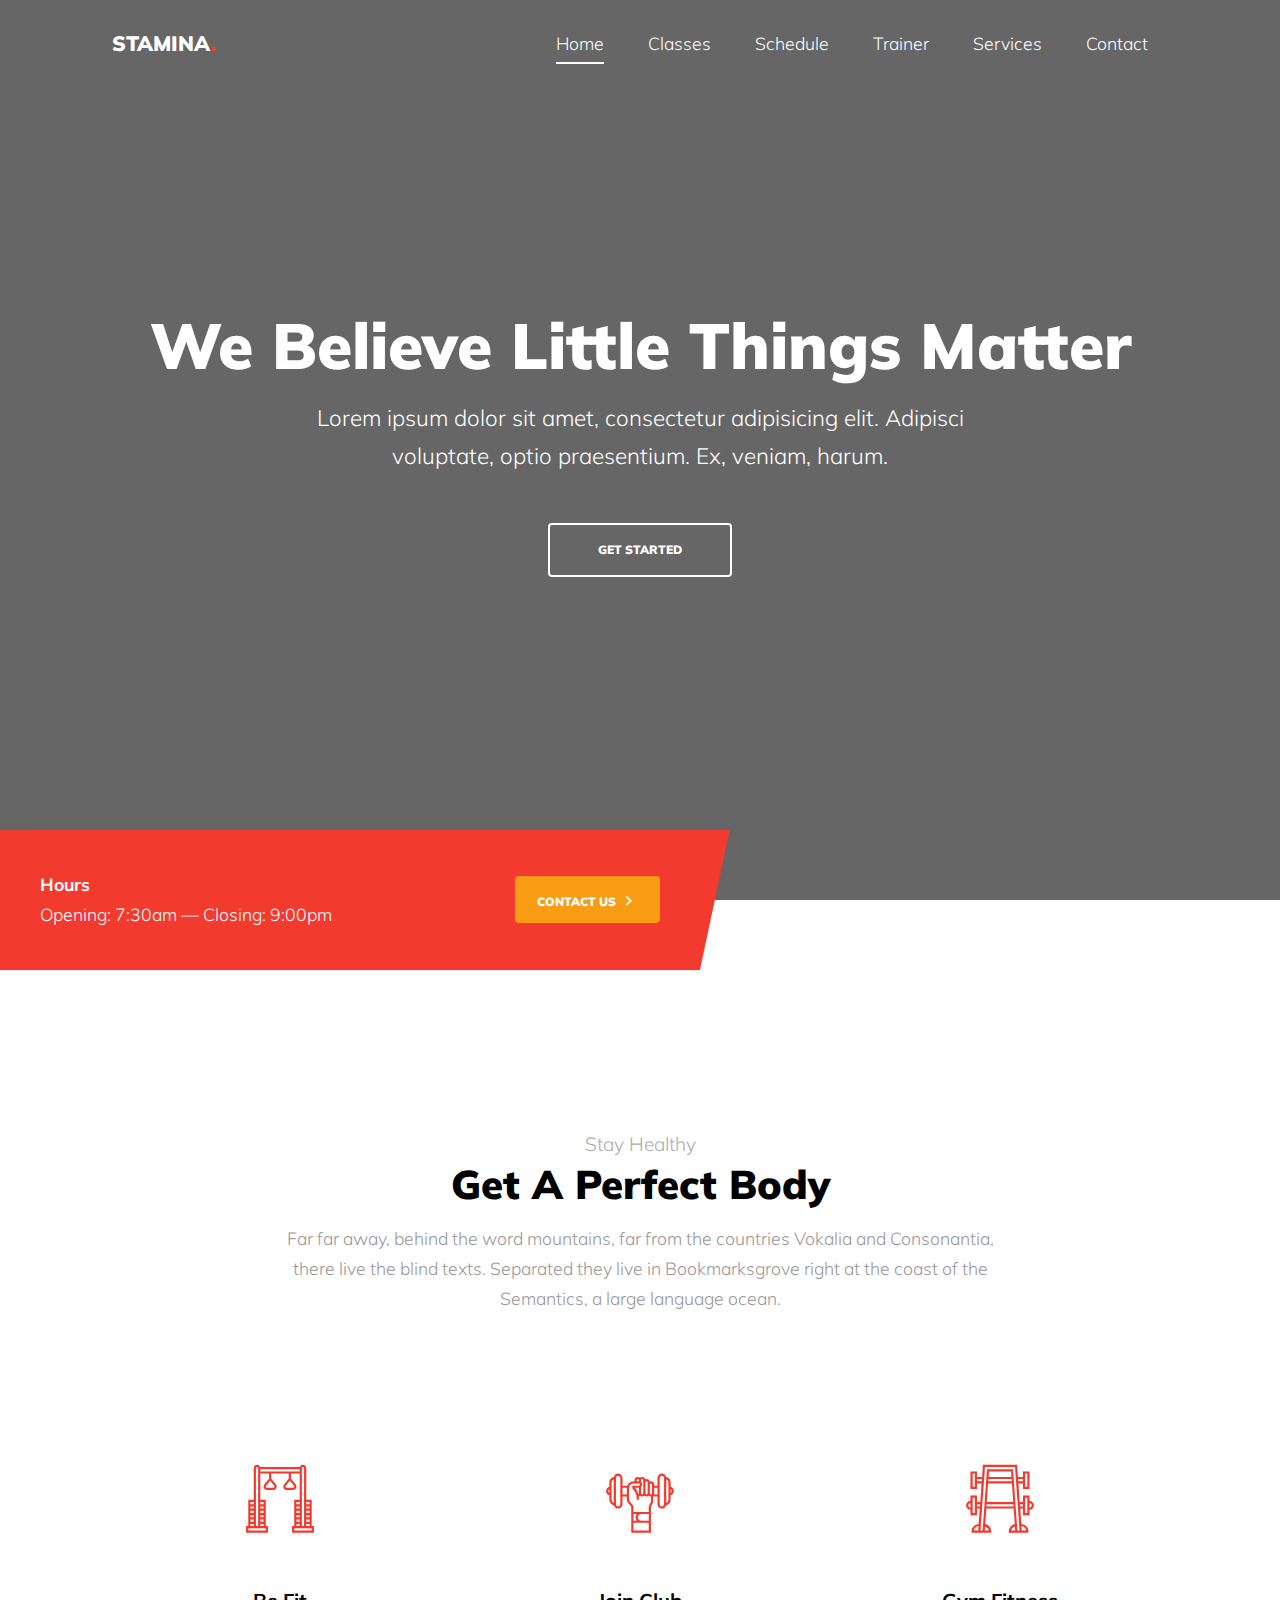
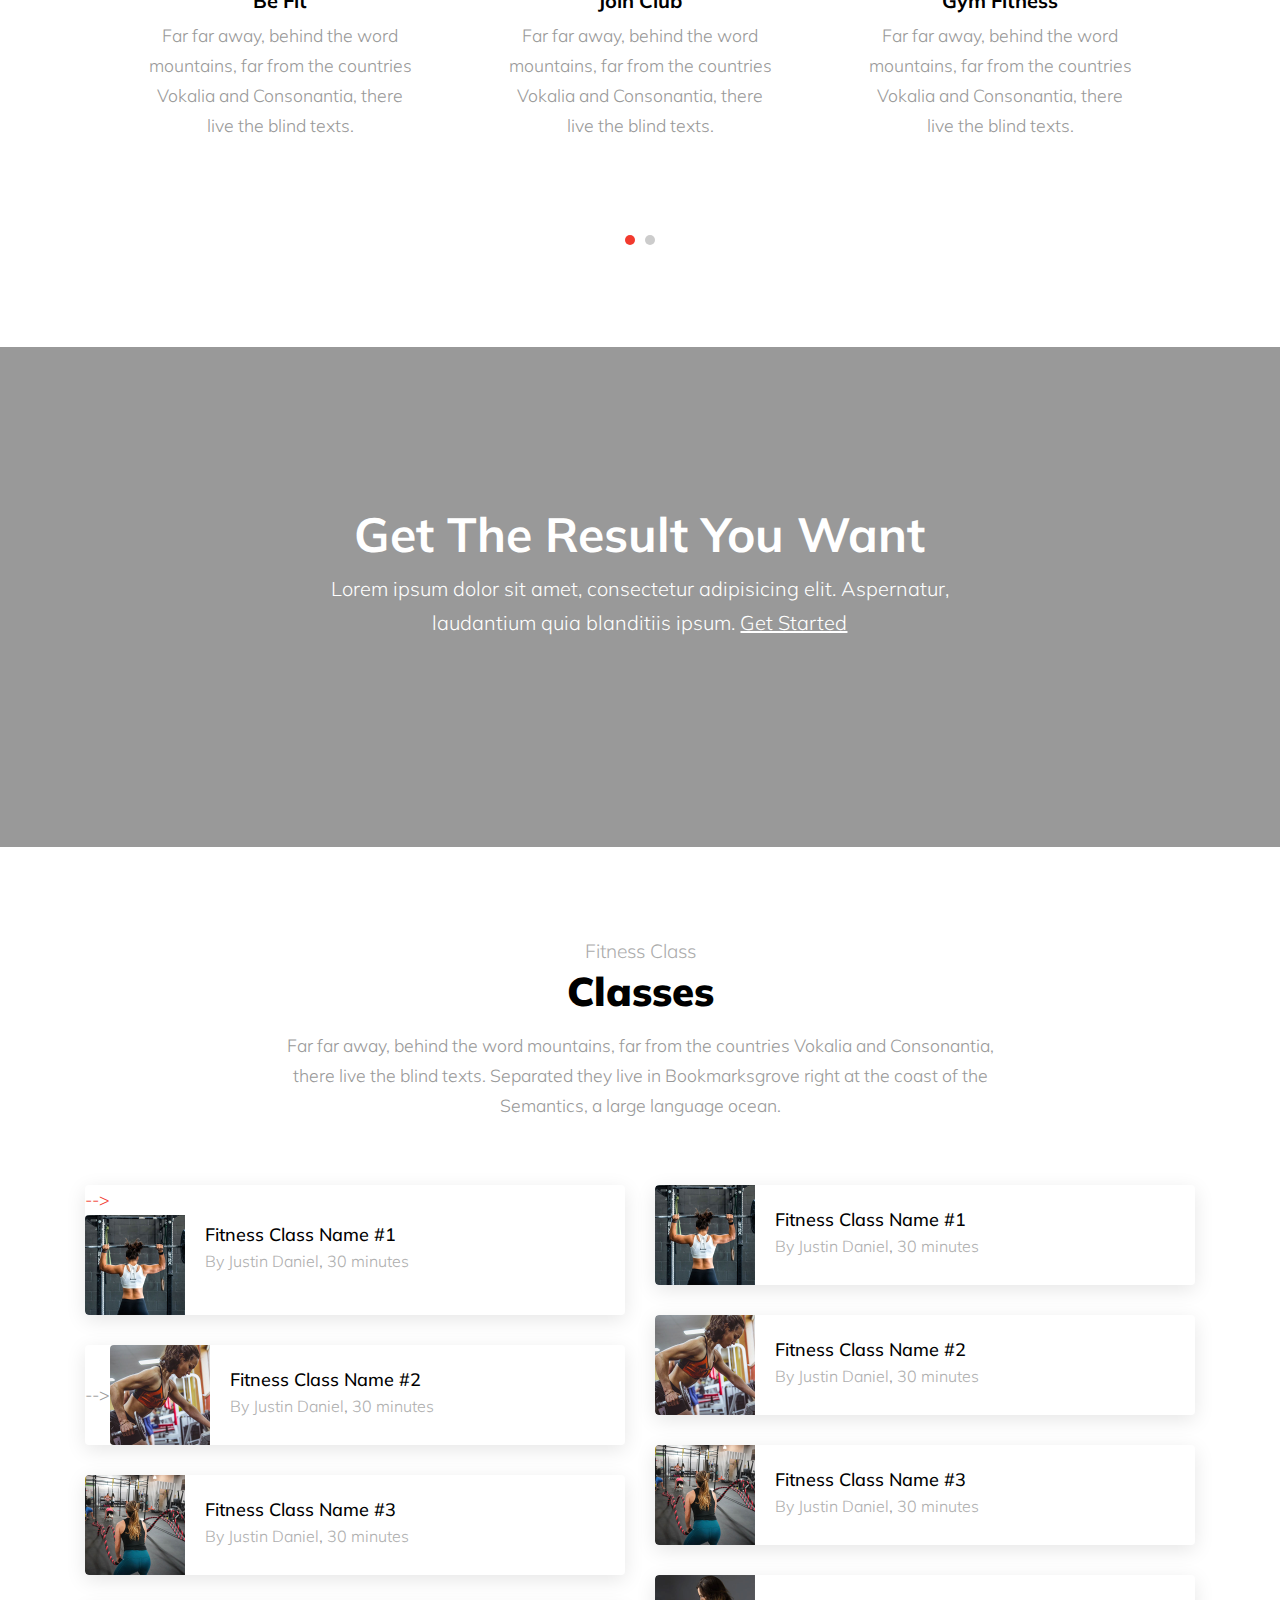
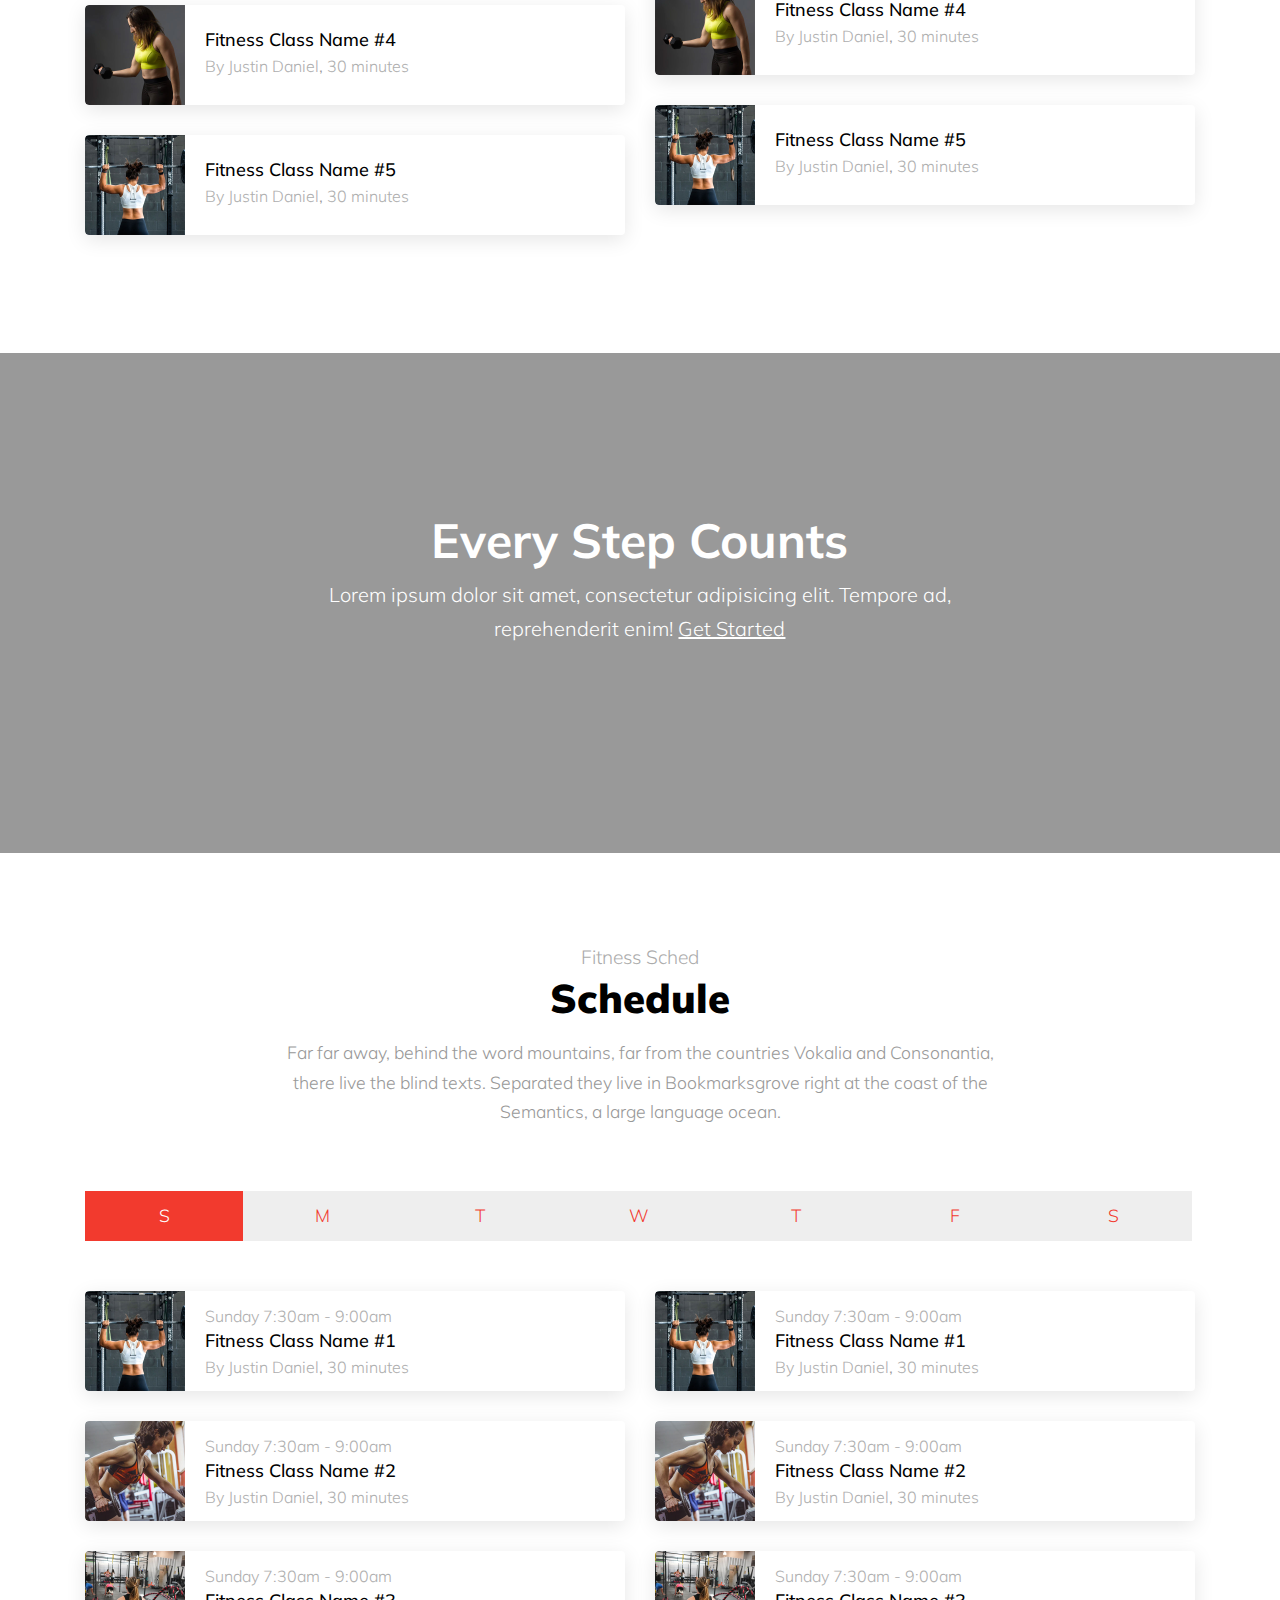
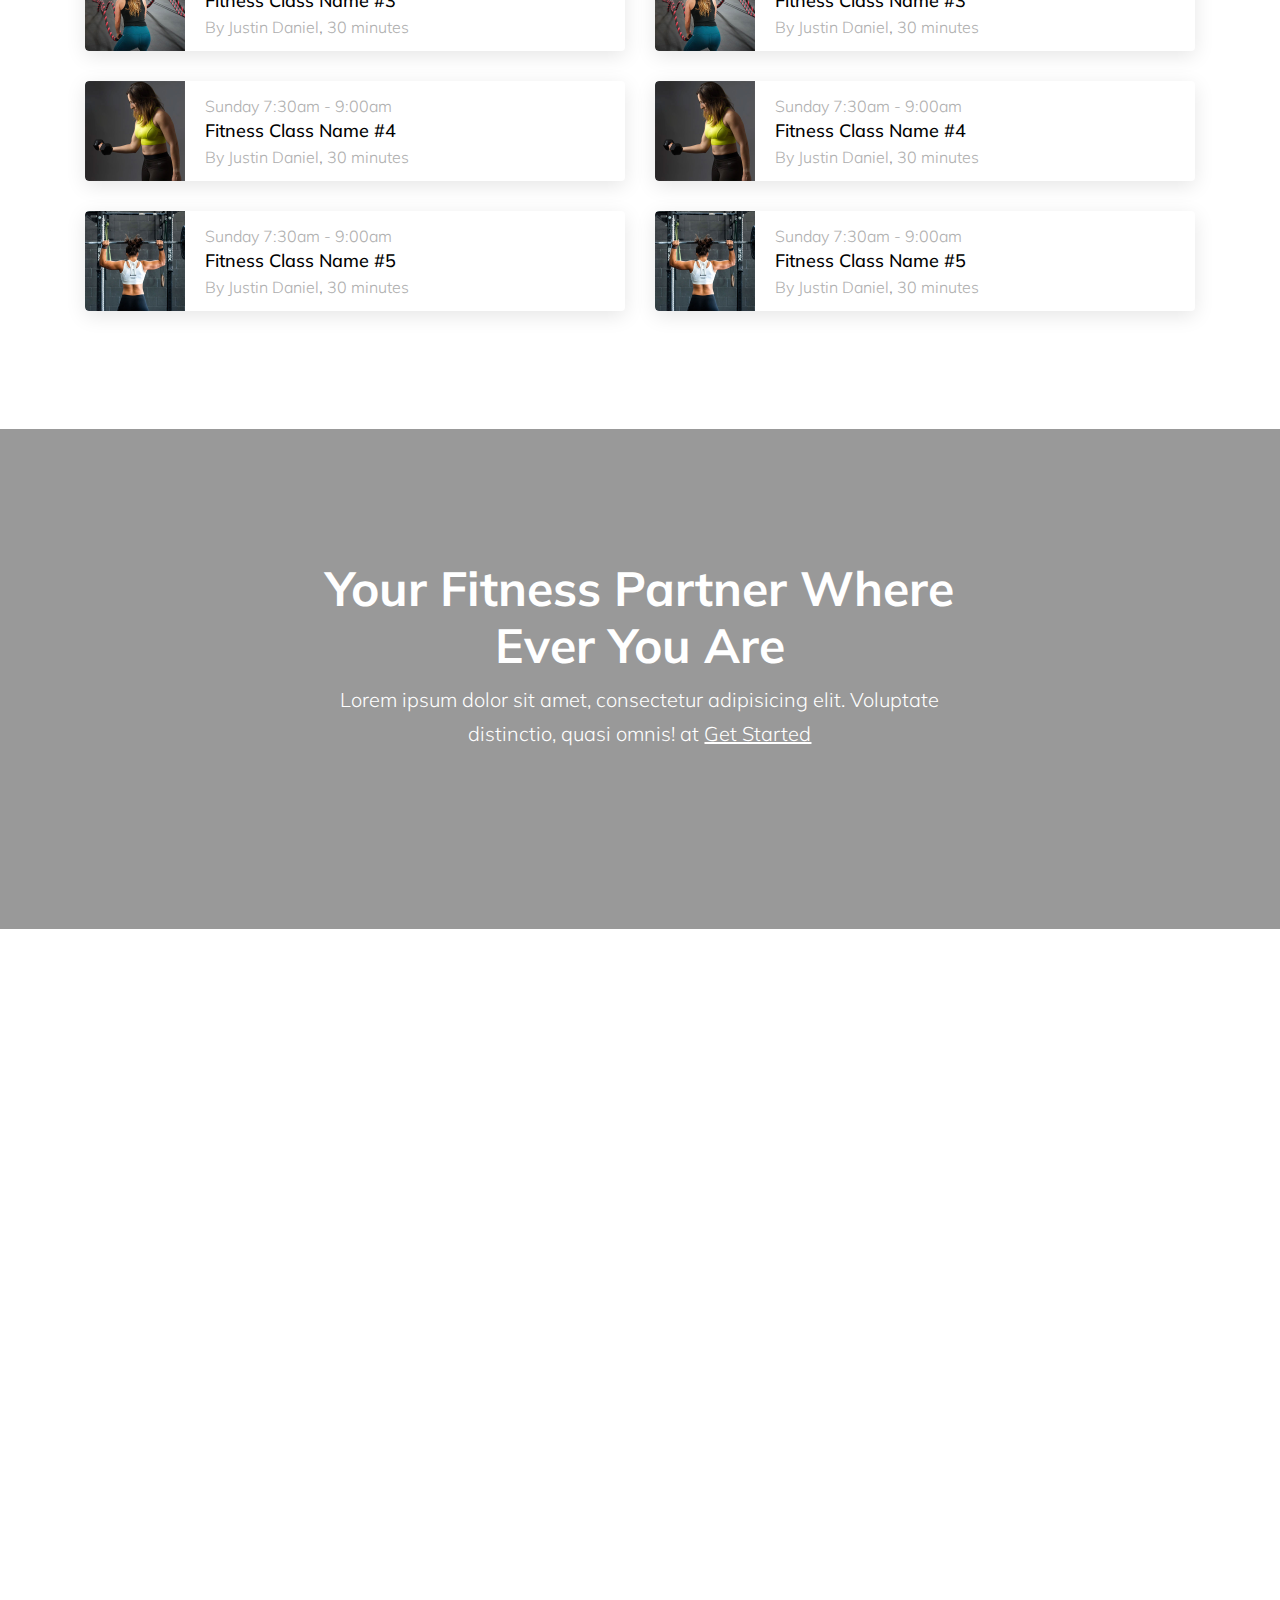
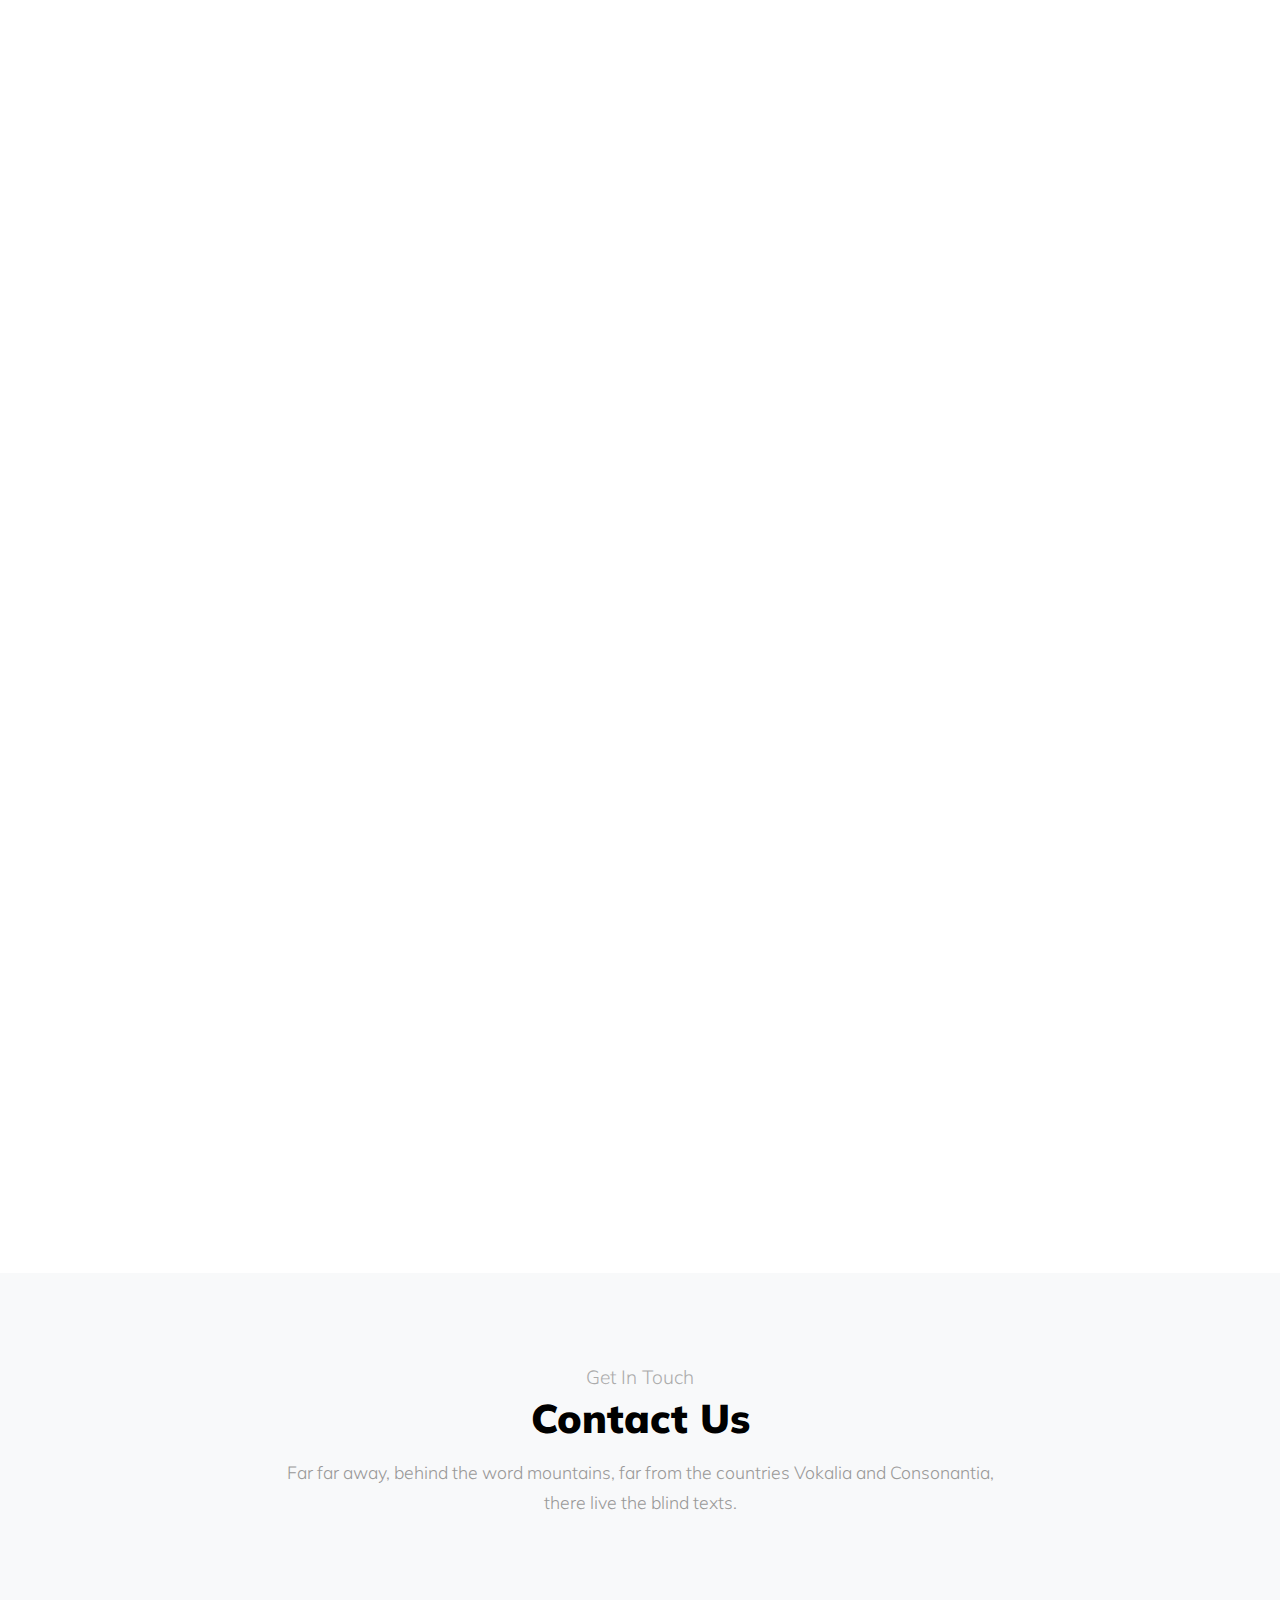
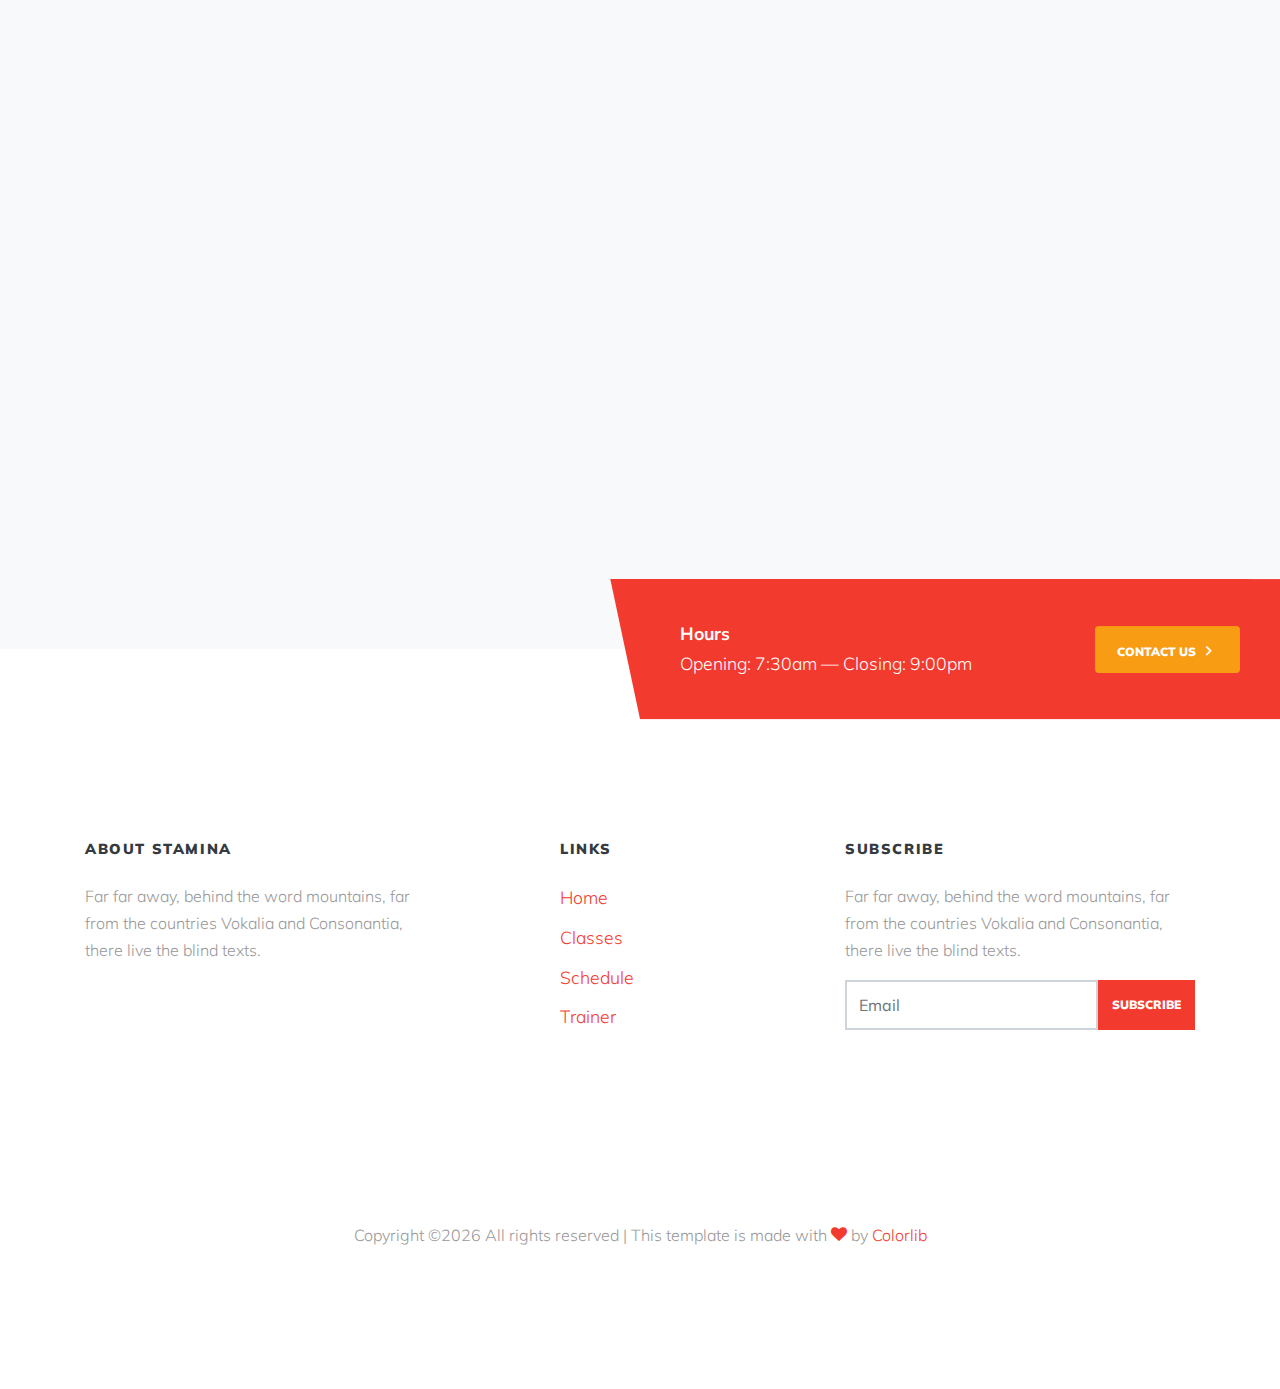
==== site/index.html @ a5b4591b "сайт" ====
<!DOCTYPE html>
<html lang="en">

<head>
  <title>Stamina &mdash; Website Template by Colorlib</title>
  <meta charset="utf-8">
  <meta name="viewport" content="width=device-width, initial-scale=1, shrink-to-fit=no">

  <link href="https://fonts.googleapis.com/css?family=Muli:300,400,700,900" rel="stylesheet">
  <link rel="stylesheet" href="fonts/icomoon/style.css">

  <link rel="stylesheet" href="css/bootstrap.min.css">
  <link rel="stylesheet" href="css/jquery-ui.css">
  <link rel="stylesheet" href="css/owl.carousel.min.css">
  <link rel="stylesheet" href="css/owl.theme.default.min.css">
  <link rel="stylesheet" href="css/owl.theme.default.min.css">

  <link rel="stylesheet" href="css/jquery.fancybox.min.css">

  <link rel="stylesheet" href="css/bootstrap-datepicker.css">

  <link rel="stylesheet" href="fonts/flaticon/font/flaticon.css">

  <link rel="stylesheet" href="css/aos.css">
  <link href="css/jquery.mb.YTPlayer.min.css" media="all" rel="stylesheet" type="text/css">

  <link rel="stylesheet" href="css/style.css">



</head>

<body data-spy="scroll" data-target=".site-navbar-target" data-offset="300">

  <div class="site-wrap">

    <div class="site-mobile-menu site-navbar-target">
      <div class="site-mobile-menu-header">
        <div class="site-mobile-menu-close mt-3">
          <span class="icon-close2 js-menu-toggle"></span>
        </div>
      </div>
      <div class="site-mobile-menu-body"></div>
    </div>


    <header class="site-navbar py-4 js-sticky-header site-navbar-target" role="banner">

      <div class="container-fluid">
        <div class="d-flex align-items-center">
          <div class="site-logo"><a href="index.html">Stamina<span>.</span> </a></div>
          <div class="ml-auto">
            <nav class="site-navigation position-relative text-right" role="navigation">
              <ul class="site-menu main-menu js-clone-nav mr-auto d-none d-lg-block">
                <li><a href="#home-section" class="nav-link">Home</a></li>
                <li><a href="#classes-section" class="nav-link">Classes</a></li>
                <li><a href="#schedule-section" class="nav-link">Schedule</a></li>
                <li><a href="#trainer-section" class="nav-link">Trainer</a></li>
                <li><a href="#services-section" class="nav-link">Services</a></li>
                <li><a href="#contact-section" class="nav-link">Contact</a></li>
              </ul>
            </nav>
            <a href="#" class="d-inline-block d-lg-none site-menu-toggle js-menu-toggle float-right"><span class="icon-menu h3"></span></a>
          </div>

        </div>
      </div>

    </header>

    <a id="bgndVideo" class="player"
      data-property="{videoURL:'https://www.youtube.com/watch?v=w-cRWOjlk8c',showYTLogo:false, showAnnotations: false, showControls: false, cc_load_policy: false, containment:'#home-section',autoPlay:true, mute:true, startAt:255, stopAt: 271, opacity:1}">
    </a>

    <div class="intro-section" id="home-section" style="background-color: #ccc;">
      <div class="container">

        <div class="row align-items-center">
          <div class="col-lg-12 mx-auto text-center" data-aos="fade-up">
            <h1 class="mb-3">We Believe Little Things Matter</h1>
            <p class="lead mx-auto desc mb-5">Lorem ipsum dolor sit amet, consectetur adipisicing elit. Adipisci voluptate, optio praesentium. Ex, veniam, harum.</p>
            <p class="text-center">
              <a href="#" class="btn btn-outline-white py-3 px-5">Get Started</a>
            </p>
          </div>
        </div>

      </div>
    </div>

    <div class="schedule-wrap">



      <div class="d-md-flex align-items-center">
        <div class="hours mr-md-4 mb-4 mb-lg-0">
          <strong class="d-block">Hours</strong>
          Opening: 7:30am &mdash;
          Closing: 9:00pm
        </div>
        <div class="cta ml-auto">
          <a href="#contact-section" class="smoothscroll d-flex d-md-flex align-items-center btn">
            <span class="mx-auto">  <span>Contact us</span> <span class="arrow icon-keyboard_arrow_right"></span></span>
          </a>
        </div>
      </div>
    </div>

    <div class="site-section">
      <div class="container">

        <div class="row justify-content-center text-center mb-5">
          <div class="col-md-8 section-heading">
            <span class="subheading">Stay Healthy</span>
            <h2 class="heading mb-3">Get A Perfect Body</h2>
            <p>Far far away, behind the word mountains, far from the countries Vokalia and Consonantia, there live the blind texts.
            Separated they live in Bookmarksgrove right at the coast of the Semantics, a large language ocean.</p>
          </div>
        </div>

        <!-- Slider -->
        <div class="owl-carousel nonloop-block-14 block-14" data-aos="fade">
          <div class="slide">
            <div class="ftco-feature-1">
              <span class="icon flaticon-fit"></span>
              <div class="ftco-feature-1-text">
                <h2>Be Fit</h2>
                <p>Far far away, behind the word mountains, far from the countries Vokalia and Consonantia, there live the blind texts.</p>
              </div>
            </div>
          </div>

          <div class="slide">
            <div class="ftco-feature-1">
              <span class="icon flaticon-gym-1"></span>
              <div class="ftco-feature-1-text">
                <h2>Join Club</h2>
                <p>Far far away, behind the word mountains, far from the countries Vokalia and Consonantia, there live the blind
                  texts.</p>
              </div>
            </div>
          </div>

          <div class="slide">
            <div class="ftco-feature-1">
              <span class="icon flaticon-gym"></span>
              <div class="ftco-feature-1-text">
                <h2>Gym Fitness</h2>
                <p>Far far away, behind the word mountains, far from the countries Vokalia and Consonantia, there live the blind
                  texts.</p>
              </div>
            </div>
          </div>

          <div class="slide">
            <div class="ftco-feature-1">
              <span class="icon flaticon-vegetables"></span>
              <div class="ftco-feature-1-text">
                <h2>Eat Vegie</h2>
                <p>Far far away, behind the word mountains, far from the countries Vokalia and Consonantia, there live the blind
                  texts.</p>
              </div>
            </div>
          </div>

          <div class="slide">
            <div class="ftco-feature-1">
              <span class="icon flaticon-fruit-juice"></span>
              <div class="ftco-feature-1-text">
                <h2>Fruit Juices</h2>
                <p>Far far away, behind the word mountains, far from the countries Vokalia and Consonantia, there live the blind
                  texts.</p>
              </div>
            </div>
          </div>
          
          <div class="slide">
            <div class="ftco-feature-1">
              <span class="icon flaticon-stationary-bike"></span>
              <div class="ftco-feature-1-text">
                <h2>Body Warmup</h2>
                <p>Far far away, behind the word mountains, far from the countries Vokalia and Consonantia, there live the blind
                  texts.</p>
              </div>
            </div>
          </div>

        </div>

      </div>
    </div>

    <div class="bgimg" style="background-image: url('images/bg_2.jpg');"  data-stellar-background-ratio="0.5">

      <div class="container">
        <div class="row align-items-center justify-content-center text-center">
          <div class="col-md-7">
            <h2 class="">Get The Result You Want</h2>
            <p class="lead mx-auto desc mb-5">Lorem ipsum dolor sit amet, consectetur adipisicing elit. Aspernatur, laudantium quia blanditiis ipsum. <a href="#" target="_blank">Get Started</a></p>
          </div>
        </div>
      </div>

    </div>

    <div class="site-section" id="classes-section">
      <div class="container">
        <div class="row justify-content-center text-center mb-5">
          <div class="col-md-8  section-heading">
            <span class="subheading">Fitness Class</span>
            <h2 class="heading mb-3">Classes</h2>
            <p>Far far away, behind the word mountains, far from the countries Vokalia and Consonantia, there live the blind texts.
            Separated they live in Bookmarksgrove right at the coast of the Semantics, a large language ocean.</p>
          </div>
        </div>
        <div class="row">
          <div class="col-lg-6">
            <div class="class-item d-flex align-items-center">
             <a href="single.html" class="class-item-thumbnail">-->
                <img src="images/img_1.jpg" alt="Image">
              </a>
              <div class="class-item-text">
                
                <h2><a href="single.html">Fitness Class Name #1</a></h2>
                <span>By Justin Daniel</span>,
                <span>30 minutes</span>
              </div>
            </div>
            <div class="class-item d-flex align-items-center">-->
              <a href="single.html" class="class-item-thumbnail">
                <img src="images/img_2.jpg" alt="Image">
              </a>
              <div class="class-item-text">
                
                <h2><a href="single.html">Fitness Class Name #2</a></h2>
                <span>By Justin Daniel</span>,
                <span>30 minutes</span>
              </div>
            </div>

            <div class="class-item d-flex align-items-center">
              <a href="single.html" class="class-item-thumbnail">
                <img src="images/img_3.jpg" alt="Image">
              </a>
              <div class="class-item-text">
                
                <h2><a href="single.html">Fitness Class Name #3</a></h2>
                <span>By Justin Daniel</span>,
                <span>30 minutes</span>
              </div>
            </div>
            
            <div class="class-item d-flex align-items-center">
              <a href="single.html" class="class-item-thumbnail">
                <img src="images/img_4.jpg" alt="Image">
              </a>
              <div class="class-item-text">
                
                <h2><a href="single.html">Fitness Class Name #4</a></h2>
                <span>By Justin Daniel</span>,
                <span>30 minutes</span>
              </div>
            </div>

            <div class="class-item d-flex align-items-center">
              <a href="single.html" class="class-item-thumbnail">
                <img src="images/img_1.jpg" alt="Image">
              </a>
              <div class="class-item-text">
                
                <h2><a href="single.html">Fitness Class Name #5</a></h2>
                <span>By Justin Daniel</span>,
                <span>30 minutes</span>
              </div>
            </div>
            
           
          </div>
          <div class="col-lg-6">
            <div class="class-item d-flex align-items-center">
              <a href="single.html" class="class-item-thumbnail">
                <img src="images/img_1.jpg" alt="Image">
              </a>
              <div class="class-item-text">
                
                <h2><a href="single.html">Fitness Class Name #1</a></h2>
                <span>By Justin Daniel</span>,
                <span>30 minutes</span>
              </div>
            </div>
            
            <div class="class-item d-flex align-items-center">
              <a href="single.html" class="class-item-thumbnail">
                <img src="images/img_2.jpg" alt="Image">
              </a>
              <div class="class-item-text">
                
                <h2><a href="single.html">Fitness Class Name #2</a></h2>
                <span>By Justin Daniel</span>,
                <span>30 minutes</span>
              </div>
            </div>
            
            <div class="class-item d-flex align-items-center">
              <a href="single.html" class="class-item-thumbnail">
                <img src="images/img_3.jpg" alt="Image">
              </a>
              <div class="class-item-text">
                
                <h2><a href="single.html">Fitness Class Name #3</a></h2>
                <span>By Justin Daniel</span>,
                <span>30 minutes</span>
              </div>
            </div>
            
            <div class="class-item d-flex align-items-center">
              <a href="single.html" class="class-item-thumbnail">
                <img src="images/img_4.jpg" alt="Image">
              </a>
              <div class="class-item-text">
                
                <h2><a href="single.html">Fitness Class Name #4</a></h2>
                <span>By Justin Daniel</span>,
                <span>30 minutes</span>
              </div>
            </div>
            
            <div class="class-item d-flex align-items-center">
              <a href="single.html" class="class-item-thumbnail">
                <img src="images/img_1.jpg" alt="Image">
              </a>
              <div class="class-item-text">
                
                <h2><a href="single.html">Fitness Class Name #5</a></h2>
                <span>By Justin Daniel</span>,
                <span>30 minutes</span>
              </div>
            </div>
          </div>
        </div>
      </div>
    </div>

    <div class="bgimg" style="background-image: url('images/bg_3.jpg');"  data-stellar-background-ratio="0.5">
      <div class="container">
        <div class="row align-items-center justify-content-center text-center">
          <div class="col-md-7">
            <h2 class="">Every Step Counts</h2>
            <p class="lead mx-auto desc mb-5">Lorem ipsum dolor sit amet, consectetur adipisicing elit. Tempore ad, reprehenderit enim!
               <a href="#" target="_blank">Get Started</a></p>
          </div>
        </div>
      </div>
    </div>

    <div class="site-section" id="schedule-section">
      <div class="container">
        <div class="row justify-content-center text-center mb-5">
          <div class="col-md-8  section-heading">
            <span class="subheading">Fitness Sched</span>
            <h2 class="heading mb-3">Schedule</h2>
            <p>Far far away, behind the word mountains, far from the countries Vokalia and Consonantia, there live the blind
              texts.
              Separated they live in Bookmarksgrove right at the coast of the Semantics, a large language ocean.</p>
          </div>
        </div>

        
        <div class="row">
          <div class="col-12">
            <ul class="nav days d-flex" role="tablist">
              <li class="nav-item">
                <a class="nav-link active" id="sunday-tab" data-toggle="tab" href="#nav-sunday" role="tab" aria-controls="sunday"
                  aria-selected="true">S</a>
              </li>
              <li class="nav-item">
                <a class="nav-link" id="monday-tab" data-toggle="tab" href="#nav-monday" role="tab" aria-controls="monday"
                  aria-selected="false">M</a>
              </li>
              <li class="nav-item">
                <a class="nav-link" id="tuesday-tab" data-toggle="tab" href="#nav-tuesday" role="tab" aria-controls="tuesday"
                  aria-selected="false">T</a>
              </li>
              <li class="nav-item">
                <a class="nav-link" id="wednesday-tab" data-toggle="tab" href="#nav-wednesday" role="tab" aria-controls="wednesday"
                  aria-selected="false">W</a>
              </li>

              <li class="nav-item">
                <a class="nav-link" id="thursday-tab" data-toggle="tab" href="#nav-thursday" role="tab" aria-controls="thursday"
                  aria-selected="false">T</a>
              </li><li class="nav-item">
                <a class="nav-link" id="friday-tab" data-toggle="tab" href="#nav-friday" role="tab" aria-controls="friday"
                  aria-selected="false">F</a>
              </li>
              <li class="nav-item">
                <a class="nav-link" id="saturday-tab" data-toggle="tab" href="#nav-saturday" role="tab" aria-controls="saturday"
                  aria-selected="false">S</a>
              </li>
            </ul>
          </div>
        </div>

        <div class="tab-content">
          <div class="tab-pane fade show active" id="nav-sunday" role="tabpanel" aria-labelledby="nav-sunday-tab">
            <div class="row">
              <div class="col-lg-6">
                <div class="class-item d-flex align-items-center">
                  <a href="single.html" class="class-item-thumbnail">
                    <img src="images/img_1.jpg" alt="Image">
                  </a>
                  <div class="class-item-text">
                    <span>Sunday 7:30am - 9:00am</span>
                    <h2><a href="single.html">Fitness Class Name #1</a></h2>
                    <span>By Justin Daniel</span>,
                    <span>30 minutes</span>
                  </div>
                </div>
            
                <div class="class-item d-flex align-items-center">
                  <a href="single.html" class="class-item-thumbnail">
                    <img src="images/img_2.jpg" alt="Image">
                  </a>
                  <div class="class-item-text">
                    <span>Sunday 7:30am - 9:00am</span>
                    <h2><a href="single.html">Fitness Class Name #2</a></h2>
                    <span>By Justin Daniel</span>,
                    <span>30 minutes</span>
                  </div>
                </div>
            
                <div class="class-item d-flex align-items-center">
                  <a href="single.html" class="class-item-thumbnail">
                    <img src="images/img_3.jpg" alt="Image">
                  </a>
                  <div class="class-item-text">
                    <span>Sunday 7:30am - 9:00am</span>
                    <h2><a href="single.html">Fitness Class Name #3</a></h2>
                    <span>By Justin Daniel</span>,
                    <span>30 minutes</span>
                  </div>
                </div>
            
                <div class="class-item d-flex align-items-center">
                  <a href="single.html" class="class-item-thumbnail">
                    <img src="images/img_4.jpg" alt="Image">
                  </a>
                  <div class="class-item-text">
                    <span>Sunday 7:30am - 9:00am</span>
                    <h2><a href="single.html">Fitness Class Name #4</a></h2>
                    <span>By Justin Daniel</span>,
                    <span>30 minutes</span>
                  </div>
                </div>
            
                <div class="class-item d-flex align-items-center">
                  <a href="single.html" class="class-item-thumbnail">
                    <img src="images/img_1.jpg" alt="Image">
                  </a>
                  <div class="class-item-text">
                    <span>Sunday 7:30am - 9:00am</span>
                    <h2><a href="single.html">Fitness Class Name #5</a></h2>
                    <span>By Justin Daniel</span>,
                    <span>30 minutes</span>
                  </div>
                </div>
            
            
              </div>
              <div class="col-lg-6">
                <div class="class-item d-flex align-items-center">
                  <a href="single.html" class="class-item-thumbnail">
                    <img src="images/img_1.jpg" alt="Image">
                  </a>
                  <div class="class-item-text">
                    <span>Sunday 7:30am - 9:00am</span>
                    <h2><a href="single.html">Fitness Class Name #1</a></h2>
                    <span>By Justin Daniel</span>,
                    <span>30 minutes</span>
                  </div>
                </div>
            
                <div class="class-item d-flex align-items-center">
                  <a href="single.html" class="class-item-thumbnail">
                    <img src="images/img_2.jpg" alt="Image">
                  </a>
                  <div class="class-item-text">
                    <span>Sunday 7:30am - 9:00am</span>
                    <h2><a href="single.html">Fitness Class Name #2</a></h2>
                    <span>By Justin Daniel</span>,
                    <span>30 minutes</span>
                  </div>
                </div>
            
                <div class="class-item d-flex align-items-center">
                  <a href="single.html" class="class-item-thumbnail">
                    <img src="images/img_3.jpg" alt="Image">
                  </a>
                  <div class="class-item-text">
                    <span>Sunday 7:30am - 9:00am</span>
                    <h2><a href="single.html">Fitness Class Name #3</a></h2>
                    <span>By Justin Daniel</span>,
                    <span>30 minutes</span>
                  </div>
                </div>
            
                <div class="class-item d-flex align-items-center">
                  <a href="single.html" class="class-item-thumbnail">
                    <img src="images/img_4.jpg" alt="Image">
                  </a>
                  <div class="class-item-text">
                    <span>Sunday 7:30am - 9:00am</span>
                    <h2><a href="single.html">Fitness Class Name #4</a></h2>
                    <span>By Justin Daniel</span>,
                    <span>30 minutes</span>
                  </div>
                </div>
            
                <div class="class-item d-flex align-items-center">
                  <a href="single.html" class="class-item-thumbnail">
                    <img src="images/img_1.jpg" alt="Image">
                  </a>
                  <div class="class-item-text">
                    <span>Sunday 7:30am - 9:00am</span>
                    <h2><a href="single.html">Fitness Class Name #5</a></h2>
                    <span>By Justin Daniel</span>,
                    <span>30 minutes</span>
                  </div>
                </div>
              </div>
            </div>
          </div>
          <div class="tab-pane fade" id="nav-monday" role="tabpanel" aria-labelledby="nav-monday-tab">
            <div class="row">
              <div class="col-lg-6">
                <div class="class-item d-flex align-items-center">
                  <a href="single.html" class="class-item-thumbnail">
                    <img src="images/img_4.jpg" alt="Image">
                  </a>
                  <div class="class-item-text">
                    <span>Monday 7:30am - 9:00am</span>
                    <h2><a href="single.html">Fitness Class Name #4</a></h2>
                    <span>By Justin Daniel</span>,
                    <span>30 minutes</span>
                  </div>
                </div>
                <div class="class-item d-flex align-items-center">
                  <a href="single.html" class="class-item-thumbnail">
                    <img src="images/img_1.jpg" alt="Image">
                  </a>
                  <div class="class-item-text">
                    <span>Monday 7:30am - 9:00am</span>
                    <h2><a href="single.html">Fitness Class Name #1</a></h2>
                    <span>By Justin Daniel</span>,
                    <span>30 minutes</span>
                  </div>
                </div>
          
                <div class="class-item d-flex align-items-center">
                  <a href="single.html" class="class-item-thumbnail">
                    <img src="images/img_2.jpg" alt="Image">
                  </a>
                  <div class="class-item-text">
                    <span>Monday 7:30am - 9:00am</span>
                    <h2><a href="single.html">Fitness Class Name #2</a></h2>
                    <span>By Justin Daniel</span>,
                    <span>30 minutes</span>
                  </div>
                </div>
          
                <div class="class-item d-flex align-items-center">
                  <a href="single.html" class="class-item-thumbnail">
                    <img src="images/img_3.jpg" alt="Image">
                  </a>
                  <div class="class-item-text">
                    <span>Monday 7:30am - 9:00am</span>
                    <h2><a href="single.html">Fitness Class Name #3</a></h2>
                    <span>By Justin Daniel</span>,
                    <span>30 minutes</span>
                  </div>
                </div>
          
                
          
                <div class="class-item d-flex align-items-center">
                  <a href="single.html" class="class-item-thumbnail">
                    <img src="images/img_1.jpg" alt="Image">
                  </a>
                  <div class="class-item-text">
                    <span>Monday 7:30am - 9:00am</span>
                    <h2><a href="single.html">Fitness Class Name #5</a></h2>
                    <span>By Justin Daniel</span>,
                    <span>30 minutes</span>
                  </div>
                </div>
          
          
              </div>
              <div class="col-lg-6">
                <div class="class-item d-flex align-items-center">
                  <a href="single.html" class="class-item-thumbnail">
                    <img src="images/img_1.jpg" alt="Image">
                  </a>
                  <div class="class-item-text">
                    <span>Monday 7:30am - 9:00am</span>
                    <h2><a href="single.html">Fitness Class Name #1</a></h2>
                    <span>By Justin Daniel</span>,
                    <span>30 minutes</span>
                  </div>
                </div>
          
                <div class="class-item d-flex align-items-center">
                  <a href="single.html" class="class-item-thumbnail">
                    <img src="images/img_2.jpg" alt="Image">
                  </a>
                  <div class="class-item-text">
                    <span>Monday 7:30am - 9:00am</span>
                    <h2><a href="single.html">Fitness Class Name #2</a></h2>
                    <span>By Justin Daniel</span>,
                    <span>30 minutes</span>
                  </div>
                </div>
          
                <div class="class-item d-flex align-items-center">
                  <a href="single.html" class="class-item-thumbnail">
                    <img src="images/img_3.jpg" alt="Image">
                  </a>
                  <div class="class-item-text">
                    <span>Monday 7:30am - 9:00am</span>
                    <h2><a href="single.html">Fitness Class Name #3</a></h2>
                    <span>By Justin Daniel</span>,
                    <span>30 minutes</span>
                  </div>
                </div>
          
                <div class="class-item d-flex align-items-center">
                  <a href="single.html" class="class-item-thumbnail">
                    <img src="images/img_4.jpg" alt="Image">
                  </a>
                  <div class="class-item-text">
                    <span>Monday 7:30am - 9:00am</span>
                    <h2><a href="single.html">Fitness Class Name #4</a></h2>
                    <span>By Justin Daniel</span>,
                    <span>30 minutes</span>
                  </div>
                </div>
          
                <div class="class-item d-flex align-items-center">
                  <a href="single.html" class="class-item-thumbnail">
                    <img src="images/img_1.jpg" alt="Image">
                  </a>
                  <div class="class-item-text">
                    <span>Monday 7:30am - 9:00am</span>
                    <h2><a href="single.html">Fitness Class Name #5</a></h2>
                    <span>By Justin Daniel</span>,
                    <span>30 minutes</span>
                  </div>
                </div>
              </div>
            </div>
          </div>
          <div class="tab-pane fade" id="nav-tuesday" role="tabpanel" aria-labelledby="nav-tuesday-tab">
            <div class="row">
              <div class="col-lg-6">
                <div class="class-item d-flex align-items-center">
                  <a href="single.html" class="class-item-thumbnail">
                    <img src="images/img_2.jpg" alt="Image">
                  </a>
                  <div class="class-item-text">
                    <span>Tuesday 7:30am - 9:00am</span>
                    <h2><a href="single.html">Fitness Class Name #2</a></h2>
                    <span>By Justin Daniel</span>,
                    <span>30 minutes</span>
                  </div>
                </div>
                <div class="class-item d-flex align-items-center">
                  <a href="single.html" class="class-item-thumbnail">
                    <img src="images/img_1.jpg" alt="Image">
                  </a>
                  <div class="class-item-text">
                    <span>Tuesday 7:30am - 9:00am</span>
                    <h2><a href="single.html">Fitness Class Name #1</a></h2>
                    <span>By Justin Daniel</span>,
                    <span>30 minutes</span>
                  </div>
                </div>
          
                
          
                <div class="class-item d-flex align-items-center">
                  <a href="single.html" class="class-item-thumbnail">
                    <img src="images/img_3.jpg" alt="Image">
                  </a>
                  <div class="class-item-text">
                    <span>Tuesday 7:30am - 9:00am</span>
                    <h2><a href="single.html">Fitness Class Name #3</a></h2>
                    <span>By Justin Daniel</span>,
                    <span>30 minutes</span>
                  </div>
                </div>
          
                <div class="class-item d-flex align-items-center">
                  <a href="single.html" class="class-item-thumbnail">
                    <img src="images/img_4.jpg" alt="Image">
                  </a>
                  <div class="class-item-text">
                    <span>Tuesday 7:30am - 9:00am</span>
                    <h2><a href="single.html">Fitness Class Name #4</a></h2>
                    <span>By Justin Daniel</span>,
                    <span>30 minutes</span>
                  </div>
                </div>
          
                <div class="class-item d-flex align-items-center">
                  <a href="single.html" class="class-item-thumbnail">
                    <img src="images/img_1.jpg" alt="Image">
                  </a>
                  <div class="class-item-text">
                    <span>Tuesday 7:30am - 9:00am</span>
                    <h2><a href="single.html">Fitness Class Name #5</a></h2>
                    <span>By Justin Daniel</span>,
                    <span>30 minutes</span>
                  </div>
                </div>
          
          
              </div>
              <div class="col-lg-6">
                <div class="class-item d-flex align-items-center">
                  <a href="single.html" class="class-item-thumbnail">
                    <img src="images/img_3.jpg" alt="Image">
                  </a>
                  <div class="class-item-text">
                    <span>Tuesday 7:30am - 9:00am</span>
                    <h2><a href="single.html">Fitness Class Name #3</a></h2>
                    <span>By Justin Daniel</span>,
                    <span>30 minutes</span>
                  </div>
                </div>
                <div class="class-item d-flex align-items-center">
                  <a href="single.html" class="class-item-thumbnail">
                    <img src="images/img_1.jpg" alt="Image">
                  </a>
                  <div class="class-item-text">
                    <span>Tuesday 7:30am - 9:00am</span>
                    <h2><a href="single.html">Fitness Class Name #1</a></h2>
                    <span>By Justin Daniel</span>,
                    <span>30 minutes</span>
                  </div>
                </div>
          
                <div class="class-item d-flex align-items-center">
                  <a href="single.html" class="class-item-thumbnail">
                    <img src="images/img_2.jpg" alt="Image">
                  </a>
                  <div class="class-item-text">
                    <span>Tuesday 7:30am - 9:00am</span>
                    <h2><a href="single.html">Fitness Class Name #2</a></h2>
                    <span>By Justin Daniel</span>,
                    <span>30 minutes</span>
                  </div>
                </div>
          
                
          
                <div class="class-item d-flex align-items-center">
                  <a href="single.html" class="class-item-thumbnail">
                    <img src="images/img_4.jpg" alt="Image">
                  </a>
                  <div class="class-item-text">
                    <span>Tuesday 7:30am - 9:00am</span>
                    <h2><a href="single.html">Fitness Class Name #4</a></h2>
                    <span>By Justin Daniel</span>,
                    <span>30 minutes</span>
                  </div>
                </div>
          
                <div class="class-item d-flex align-items-center">
                  <a href="single.html" class="class-item-thumbnail">
                    <img src="images/img_1.jpg" alt="Image">
                  </a>
                  <div class="class-item-text">
                    <span>Tuesday 7:30am - 9:00am</span>
                    <h2><a href="single.html">Fitness Class Name #5</a></h2>
                    <span>By Justin Daniel</span>,
                    <span>30 minutes</span>
                  </div>
                </div>
              </div>
            </div>
          </div>
          <div class="tab-pane fade" id="nav-wednesday" role="tabpanel" aria-labelledby="nav-wednesday-tab">
            <div class="row">
              <div class="col-lg-6">
                <div class="class-item d-flex align-items-center">
                  <a href="single.html" class="class-item-thumbnail">
                    <img src="images/img_2.jpg" alt="Image">
                  </a>
                  <div class="class-item-text">
                    <span>Wednesday 7:30am - 9:00am</span>
                    <h2><a href="single.html">Fitness Class Name #2</a></h2>
                    <span>By Justin Daniel</span>,
                    <span>30 minutes</span>
                  </div>
                </div>
                <div class="class-item d-flex align-items-center">
                  <a href="single.html" class="class-item-thumbnail">
                    <img src="images/img_1.jpg" alt="Image">
                  </a>
                  <div class="class-item-text">
                    <span>Wednesday 7:30am - 9:00am</span>
                    <h2><a href="single.html">Fitness Class Name #1</a></h2>
                    <span>By Justin Daniel</span>,
                    <span>30 minutes</span>
                  </div>
                </div>
          
          
          
                <div class="class-item d-flex align-items-center">
                  <a href="single.html" class="class-item-thumbnail">
                    <img src="images/img_3.jpg" alt="Image">
                  </a>
                  <div class="class-item-text">
                    <span>Wednesday 7:30am - 9:00am</span>
                    <h2><a href="single.html">Fitness Class Name #3</a></h2>
                    <span>By Justin Daniel</span>,
                    <span>30 minutes</span>
                  </div>
                </div>
          
                <div class="class-item d-flex align-items-center">
                  <a href="single.html" class="class-item-thumbnail">
                    <img src="images/img_4.jpg" alt="Image">
                  </a>
                  <div class="class-item-text">
                    <span>Wednesday 7:30am - 9:00am</span>
                    <h2><a href="single.html">Fitness Class Name #4</a></h2>
                    <span>By Justin Daniel</span>,
                    <span>30 minutes</span>
                  </div>
                </div>
          
                <div class="class-item d-flex align-items-center">
                  <a href="single.html" class="class-item-thumbnail">
                    <img src="images/img_1.jpg" alt="Image">
                  </a>
                  <div class="class-item-text">
                    <span>Wednesday 7:30am - 9:00am</span>
                    <h2><a href="single.html">Fitness Class Name #5</a></h2>
                    <span>By Justin Daniel</span>,
                    <span>30 minutes</span>
                  </div>
                </div>
          
          
              </div>
              <div class="col-lg-6">
                <div class="class-item d-flex align-items-center">
                  <a href="single.html" class="class-item-thumbnail">
                    <img src="images/img_3.jpg" alt="Image">
                  </a>
                  <div class="class-item-text">
                    <span>Wednesday 7:30am - 9:00am</span>
                    <h2><a href="single.html">Fitness Class Name #3</a></h2>
                    <span>By Justin Daniel</span>,
                    <span>30 minutes</span>
                  </div>
                </div>
                <div class="class-item d-flex align-items-center">
                  <a href="single.html" class="class-item-thumbnail">
                    <img src="images/img_1.jpg" alt="Image">
                  </a>
                  <div class="class-item-text">
                    <span>Wednesday 7:30am - 9:00am</span>
                    <h2><a href="single.html">Fitness Class Name #1</a></h2>
                    <span>By Justin Daniel</span>,
                    <span>30 minutes</span>
                  </div>
                </div>
          
                <div class="class-item d-flex align-items-center">
                  <a href="single.html" class="class-item-thumbnail">
                    <img src="images/img_2.jpg" alt="Image">
                  </a>
                  <div class="class-item-text">
                    <span>Wednesday 7:30am - 9:00am</span>
                    <h2><a href="single.html">Fitness Class Name #2</a></h2>
                    <span>By Justin Daniel</span>,
                    <span>30 minutes</span>
                  </div>
                </div>
          
          
          
                <div class="class-item d-flex align-items-center">
                  <a href="single.html" class="class-item-thumbnail">
                    <img src="images/img_4.jpg" alt="Image">
                  </a>
                  <div class="class-item-text">
                    <span>Wednesday 7:30am - 9:00am</span>
                    <h2><a href="single.html">Fitness Class Name #4</a></h2>
                    <span>By Justin Daniel</span>,
                    <span>30 minutes</span>
                  </div>
                </div>
          
                <div class="class-item d-flex align-items-center">
                  <a href="single.html" class="class-item-thumbnail">
                    <img src="images/img_1.jpg" alt="Image">
                  </a>
                  <div class="class-item-text">
                    <span>Wednesday 7:30am - 9:00am</span>
                    <h2><a href="single.html">Fitness Class Name #5</a></h2>
                    <span>By Justin Daniel</span>,
                    <span>30 minutes</span>
                  </div>
                </div>
              </div>
            </div>
          </div>

          <div class="tab-pane fade" id="nav-thursday" role="tabpanel" aria-labelledby="nav-thursday-tab">
            <div class="row">
              <div class="col-lg-6">
                <div class="class-item d-flex align-items-center">
                  <a href="single.html" class="class-item-thumbnail">
                    <img src="images/img_4.jpg" alt="Image">
                  </a>
                  <div class="class-item-text">
                    <span>Thursday 7:30am - 9:00am</span>
                    <h2><a href="single.html">Fitness Class Name #4</a></h2>
                    <span>By Justin Daniel</span>,
                    <span>30 minutes</span>
                  </div>
                </div>
                <div class="class-item d-flex align-items-center">
                  <a href="single.html" class="class-item-thumbnail">
                    <img src="images/img_1.jpg" alt="Image">
                  </a>
                  <div class="class-item-text">
                    <span>Thursday 7:30am - 9:00am</span>
                    <h2><a href="single.html">Fitness Class Name #1</a></h2>
                    <span>By Justin Daniel</span>,
                    <span>30 minutes</span>
                  </div>
                </div>
          
                <div class="class-item d-flex align-items-center">
                  <a href="single.html" class="class-item-thumbnail">
                    <img src="images/img_2.jpg" alt="Image">
                  </a>
                  <div class="class-item-text">
                    <span>Thursday 7:30am - 9:00am</span>
                    <h2><a href="single.html">Fitness Class Name #2</a></h2>
                    <span>By Justin Daniel</span>,
                    <span>30 minutes</span>
                  </div>
                </div>
          
                <div class="class-item d-flex align-items-center">
                  <a href="single.html" class="class-item-thumbnail">
                    <img src="images/img_3.jpg" alt="Image">
                  </a>
                  <div class="class-item-text">
                    <span>Thursday 7:30am - 9:00am</span>
                    <h2><a href="single.html">Fitness Class Name #3</a></h2>
                    <span>By Justin Daniel</span>,
                    <span>30 minutes</span>
                  </div>
                </div>
          
          
          
                <div class="class-item d-flex align-items-center">
                  <a href="single.html" class="class-item-thumbnail">
                    <img src="images/img_1.jpg" alt="Image">
                  </a>
                  <div class="class-item-text">
                    <span>Thursday 7:30am - 9:00am</span>
                    <h2><a href="single.html">Fitness Class Name #5</a></h2>
                    <span>By Justin Daniel</span>,
                    <span>30 minutes</span>
                  </div>
                </div>
          
          
              </div>
              <div class="col-lg-6">
                <div class="class-item d-flex align-items-center">
                  <a href="single.html" class="class-item-thumbnail">
                    <img src="images/img_1.jpg" alt="Image">
                  </a>
                  <div class="class-item-text">
                    <span>Thursday 7:30am - 9:00am</span>
                    <h2><a href="single.html">Fitness Class Name #1</a></h2>
                    <span>By Justin Daniel</span>,
                    <span>30 minutes</span>
                  </div>
                </div>
          
                <div class="class-item d-flex align-items-center">
                  <a href="single.html" class="class-item-thumbnail">
                    <img src="images/img_2.jpg" alt="Image">
                  </a>
                  <div class="class-item-text">
                    <span>Thursday 7:30am - 9:00am</span>
                    <h2><a href="single.html">Fitness Class Name #2</a></h2>
                    <span>By Justin Daniel</span>,
                    <span>30 minutes</span>
                  </div>
                </div>
          
                <div class="class-item d-flex align-items-center">
                  <a href="single.html" class="class-item-thumbnail">
                    <img src="images/img_3.jpg" alt="Image">
                  </a>
                  <div class="class-item-text">
                    <span>Thursday 7:30am - 9:00am</span>
                    <h2><a href="single.html">Fitness Class Name #3</a></h2>
                    <span>By Justin Daniel</span>,
                    <span>30 minutes</span>
                  </div>
                </div>
          
                <div class="class-item d-flex align-items-center">
                  <a href="single.html" class="class-item-thumbnail">
                    <img src="images/img_4.jpg" alt="Image">
                  </a>
                  <div class="class-item-text">
                    <span>Thursday 7:30am - 9:00am</span>
                    <h2><a href="single.html">Fitness Class Name #4</a></h2>
                    <span>By Justin Daniel</span>,
                    <span>30 minutes</span>
                  </div>
                </div>
          
                <div class="class-item d-flex align-items-center">
                  <a href="single.html" class="class-item-thumbnail">
                    <img src="images/img_1.jpg" alt="Image">
                  </a>
                  <div class="class-item-text">
                    <span>Thursday 7:30am - 9:00am</span>
                    <h2><a href="single.html">Fitness Class Name #5</a></h2>
                    <span>By Justin Daniel</span>,
                    <span>30 minutes</span>
                  </div>
                </div>
              </div>
            </div>
          </div>
          <div class="tab-pane fade" id="nav-friday" role="tabpanel" aria-labelledby="nav-friday-tab">
            <div class="row">
              <div class="col-lg-6">
                <div class="class-item d-flex align-items-center">
                  <a href="single.html" class="class-item-thumbnail">
                    <img src="images/img_2.jpg" alt="Image">
                  </a>
                  <div class="class-item-text">
                    <span>Friday 7:30am - 9:00am</span>
                    <h2><a href="single.html">Fitness Class Name #2</a></h2>
                    <span>By Justin Daniel</span>,
                    <span>30 minutes</span>
                  </div>
                </div>
                <div class="class-item d-flex align-items-center">
                  <a href="single.html" class="class-item-thumbnail">
                    <img src="images/img_1.jpg" alt="Image">
                  </a>
                  <div class="class-item-text">
                    <span>Friday 7:30am - 9:00am</span>
                    <h2><a href="single.html">Fitness Class Name #1</a></h2>
                    <span>By Justin Daniel</span>,
                    <span>30 minutes</span>
                  </div>
                </div>
          
          
          
                <div class="class-item d-flex align-items-center">
                  <a href="single.html" class="class-item-thumbnail">
                    <img src="images/img_3.jpg" alt="Image">
                  </a>
                  <div class="class-item-text">
                    <span>Friday 7:30am - 9:00am</span>
                    <h2><a href="single.html">Fitness Class Name #3</a></h2>
                    <span>By Justin Daniel</span>,
                    <span>30 minutes</span>
                  </div>
                </div>
          
                <div class="class-item d-flex align-items-center">
                  <a href="single.html" class="class-item-thumbnail">
                    <img src="images/img_4.jpg" alt="Image">
                  </a>
                  <div class="class-item-text">
                    <span>Friday 7:30am - 9:00am</span>
                    <h2><a href="single.html">Fitness Class Name #4</a></h2>
                    <span>By Justin Daniel</span>,
                    <span>30 minutes</span>
                  </div>
                </div>
          
                <div class="class-item d-flex align-items-center">
                  <a href="single.html" class="class-item-thumbnail">
                    <img src="images/img_1.jpg" alt="Image">
                  </a>
                  <div class="class-item-text">
                    <span>Friday 7:30am - 9:00am</span>
                    <h2><a href="single.html">Fitness Class Name #5</a></h2>
                    <span>By Justin Daniel</span>,
                    <span>30 minutes</span>
                  </div>
                </div>
          
          
              </div>
              <div class="col-lg-6">
                <div class="class-item d-flex align-items-center">
                  <a href="single.html" class="class-item-thumbnail">
                    <img src="images/img_3.jpg" alt="Image">
                  </a>
                  <div class="class-item-text">
                    <span>Friday 7:30am - 9:00am</span>
                    <h2><a href="single.html">Fitness Class Name #3</a></h2>
                    <span>By Justin Daniel</span>,
                    <span>30 minutes</span>
                  </div>
                </div>
                <div class="class-item d-flex align-items-center">
                  <a href="single.html" class="class-item-thumbnail">
                    <img src="images/img_1.jpg" alt="Image">
                  </a>
                  <div class="class-item-text">
                    <span>Friday 7:30am - 9:00am</span>
                    <h2><a href="single.html">Fitness Class Name #1</a></h2>
                    <span>By Justin Daniel</span>,
                    <span>30 minutes</span>
                  </div>
                </div>
          
                <div class="class-item d-flex align-items-center">
                  <a href="single.html" class="class-item-thumbnail">
                    <img src="images/img_2.jpg" alt="Image">
                  </a>
                  <div class="class-item-text">
                    <span>Friday 7:30am - 9:00am</span>
                    <h2><a href="single.html">Fitness Class Name #2</a></h2>
                    <span>By Justin Daniel</span>,
                    <span>30 minutes</span>
                  </div>
                </div>
          
          
          
                <div class="class-item d-flex align-items-center">
                  <a href="single.html" class="class-item-thumbnail">
                    <img src="images/img_4.jpg" alt="Image">
                  </a>
                  <div class="class-item-text">
                    <span>Friday 7:30am - 9:00am</span>
                    <h2><a href="single.html">Fitness Class Name #4</a></h2>
                    <span>By Justin Daniel</span>,
                    <span>30 minutes</span>
                  </div>
                </div>
          
                <div class="class-item d-flex align-items-center">
                  <a href="single.html" class="class-item-thumbnail">
                    <img src="images/img_1.jpg" alt="Image">
                  </a>
                  <div class="class-item-text">
                    <span>Friday 7:30am - 9:00am</span>
                    <h2><a href="single.html">Fitness Class Name #5</a></h2>
                    <span>By Justin Daniel</span>,
                    <span>30 minutes</span>
                  </div>
                </div>
              </div>
            </div>
          </div>
          <div class="tab-pane fade" id="nav-saturday" role="tabpanel" aria-labelledby="nav-saturday-tab">
            <div class="row">
              <div class="col-lg-6">
                <div class="class-item d-flex align-items-center">
                  <a href="single.html" class="class-item-thumbnail">
                    <img src="images/img_1.jpg" alt="Image">
                  </a>
                  <div class="class-item-text">
                    <span>Saturday 7:30am - 9:00am</span>
                    <h2><a href="single.html">Fitness Class Name #1</a></h2>
                    <span>By Justin Daniel</span>,
                    <span>30 minutes</span>
                  </div>
                </div>
                <div class="class-item d-flex align-items-center">
                  <a href="single.html" class="class-item-thumbnail">
                    <img src="images/img_2.jpg" alt="Image">
                  </a>
                  <div class="class-item-text">
                    <span>Saturday 7:30am - 9:00am</span>
                    <h2><a href="single.html">Fitness Class Name #2</a></h2>
                    <span>By Justin Daniel</span>,
                    <span>30 minutes</span>
                  </div>
                </div>
                
          
          
          
                <div class="class-item d-flex align-items-center">
                  <a href="single.html" class="class-item-thumbnail">
                    <img src="images/img_3.jpg" alt="Image">
                  </a>
                  <div class="class-item-text">
                    <span>Saturday 7:30am - 9:00am</span>
                    <h2><a href="single.html">Fitness Class Name #3</a></h2>
                    <span>By Justin Daniel</span>,
                    <span>30 minutes</span>
                  </div>
                </div>
          
                <div class="class-item d-flex align-items-center">
                  <a href="single.html" class="class-item-thumbnail">
                    <img src="images/img_4.jpg" alt="Image">
                  </a>
                  <div class="class-item-text">
                    <span>Saturday 7:30am - 9:00am</span>
                    <h2><a href="single.html">Fitness Class Name #4</a></h2>
                    <span>By Justin Daniel</span>,
                    <span>30 minutes</span>
                  </div>
                </div>
          
                <div class="class-item d-flex align-items-center">
                  <a href="single.html" class="class-item-thumbnail">
                    <img src="images/img_1.jpg" alt="Image">
                  </a>
                  <div class="class-item-text">
                    <span>Saturday 7:30am - 9:00am</span>
                    <h2><a href="single.html">Fitness Class Name #5</a></h2>
                    <span>By Justin Daniel</span>,
                    <span>30 minutes</span>
                  </div>
                </div>
          
          
              </div>
              <div class="col-lg-6">
                <div class="class-item d-flex align-items-center">
                  <a href="single.html" class="class-item-thumbnail">
                    <img src="images/img_3.jpg" alt="Image">
                  </a>
                  <div class="class-item-text">
                    <span>Saturday 7:30am - 9:00am</span>
                    <h2><a href="single.html">Fitness Class Name #3</a></h2>
                    <span>By Justin Daniel</span>,
                    <span>30 minutes</span>
                  </div>
                </div>
                <div class="class-item d-flex align-items-center">
                  <a href="single.html" class="class-item-thumbnail">
                    <img src="images/img_1.jpg" alt="Image">
                  </a>
                  <div class="class-item-text">
                    <span>Saturday 7:30am - 9:00am</span>
                    <h2><a href="single.html">Fitness Class Name #1</a></h2>
                    <span>By Justin Daniel</span>,
                    <span>30 minutes</span>
                  </div>
                </div>
          
                <div class="class-item d-flex align-items-center">
                  <a href="single.html" class="class-item-thumbnail">
                    <img src="images/img_2.jpg" alt="Image">
                  </a>
                  <div class="class-item-text">
                    <span>Saturday 7:30am - 9:00am</span>
                    <h2><a href="single.html">Fitness Class Name #2</a></h2>
                    <span>By Justin Daniel</span>,
                    <span>30 minutes</span>
                  </div>
                </div>
          
          
          
                <div class="class-item d-flex align-items-center">
                  <a href="single.html" class="class-item-thumbnail">
                    <img src="images/img_4.jpg" alt="Image">
                  </a>
                  <div class="class-item-text">
                    <span>Saturday 7:30am - 9:00am</span>
                    <h2><a href="single.html">Fitness Class Name #4</a></h2>
                    <span>By Justin Daniel</span>,
                    <span>30 minutes</span>
                  </div>
                </div>
          
                <div class="class-item d-flex align-items-center">
                  <a href="single.html" class="class-item-thumbnail">
                    <img src="images/img_1.jpg" alt="Image">
                  </a>
                  <div class="class-item-text">
                    <span>Saturday 7:30am - 9:00am</span>
                    <h2><a href="single.html">Fitness Class Name #5</a></h2>
                    <span>By Justin Daniel</span>,
                    <span>30 minutes</span>
                  </div>
                </div>
              </div>
            </div>
          </div>
        </div>
        
      </div>
    </div>


    <div class="bgimg" style="background-image: url('images/bg_1.jpg');" data-stellar-background-ratio="0.5">
      <div class="container">
        <div class="row align-items-center justify-content-center text-center">
          <div class="col-md-7">
            <h2 class="">Your Fitness Partner Where Ever You Are</h2>
            <p class="lead mx-auto desc mb-5">Lorem ipsum dolor sit amet, consectetur adipisicing elit. Voluptate distinctio, quasi omnis!
              at <a href="#" target="_blank">Get Started</a></p>
          </div>
        </div>
      </div>
    </div>


    
    
    <div class="site-section" id="trainer-section">
      <div class="container">
        <div class="row justify-content-center text-center mb-5" data-aos="fade-up">
          <div class="col-md-8  section-heading">
            <span class="subheading">Trainer</span>
            <h2 class="heading mb-3">Our Trainers</h2>
            <p>Far far away, behind the word mountains, far from the countries Vokalia and Consonantia, there live the blind
              texts.
              Separated they live in Bookmarksgrove right at the coast of the Semantics, a large language ocean.</p>
          </div>
        </div>

        <div class="row">
          <div class="col-lg-3 mb-4 mb-lg-0 col-md-6 text-center" data-aos="fade-up" data-aos-delay="">
            <div class="person">
              <img src="images/person_1.jpg" alt="Image" class="img-fluid">
              <h3>Justin Daniel</h3>
              <p class="position">Trainer</p>
              <p>Far far away, behind the word mountains, far from the countries Vokalia and Consonantia, there live the blind
              texts.</p>
            </div>
          </div>
          <div class="col-lg-3 mb-4 mb-lg-0 col-md-6 text-center" data-aos="fade-up" data-aos-delay="100">
            <div class="person">
              <img src="images/person_3.jpg" alt="Image" class="img-fluid">
              <h3>Matthew Davidson</h3>
              <p class="position">Trainer</p>
              <p>Far far away, behind the word mountains, far from the countries Vokalia and Consonantia, there live the blind
                texts.</p>
            </div>
          </div>
          <div class="col-lg-3 mb-4 mb-lg-0 col-md-6 text-center" data-aos="fade-up" data-aos-delay="200">
            <div class="person">
              <img src="images/person_2.jpg" alt="Image" class="img-fluid">
              <h3>Matthew Davidson</h3>
              <p class="position">Trainer</p>
              <p>Far far away, behind the word mountains, far from the countries Vokalia and Consonantia, there live the blind
                texts.</p>
            </div>
          </div>
          <div class="col-lg-3 mb-4 mb-lg-0 col-md-6 text-center" data-aos="fade-up" data-aos-delay="300">
            <div class="person">
              <img src="images/person_4.jpg" alt="Image" class="img-fluid">
              <h3>Matthew Davidson</h3>
              <p class="position">Trainer</p>
              <p>Far far away, behind the word mountains, far from the countries Vokalia and Consonantia, there live the blind
                texts.</p>
            </div>
          </div>
        
        </div>
      </div>
    </div>

    <div class="site-section" id="services-section">
      <div class="container">
        <div class="row justify-content-center text-center mb-5" data-aos="fade-up">
          <div class="col-md-8  section-heading">
            <span class="subheading">Fitness Services</span>
            <h2 class="heading mb-3">Services</h2>
            <p>Far far away, behind the word mountains, far from the countries Vokalia and Consonantia, there live the blind
              texts.
              </p>
          </div>
        </div>

        <div class="row">
          <div class="col-lg-4 mb-4 col-md-6" data-aos="fade-up" data-aos-delay="">
            <div class="ftco-feature-1">
              <span class="icon flaticon-fit"></span>
              <div class="ftco-feature-1-text">
                <h2>Be Fit</h2>
                <p>Far far away, behind the word mountains, far from the countries Vokalia and Consonantia, there live the blind
                  texts.</p>
              </div>
            </div>
          </div>
          <div class="col-lg-4 mb-4 col-md-6" data-aos="fade-up" data-aos-delay="100">
            <div class="ftco-feature-1">
              <span class="icon flaticon-gym-1"></span>
              <div class="ftco-feature-1-text">
                <h2>Join Club</h2>
                <p>Far far away, behind the word mountains, far from the countries Vokalia and Consonantia, there live the blind
                  texts.</p>
              </div>
            </div>
          </div>
          <div class="col-lg-4 mb-4 col-md-6" data-aos="fade-up" data-aos-delay="200">
            <div class="ftco-feature-1">
              <span class="icon flaticon-gym"></span>
              <div class="ftco-feature-1-text">
                <h2>Gym Fitness</h2>
                <p>Far far away, behind the word mountains, far from the countries Vokalia and Consonantia, there live the blind
                  texts.</p>
              </div>
            </div>
          </div>

          <div class="col-lg-4 mb-4 col-md-6" data-aos="fade-up" data-aos-delay="">
            <div class="ftco-feature-1">
              <span class="icon flaticon-vegetables"></span>
              <div class="ftco-feature-1-text">
                <h2>Eat Vegie</h2>
                <p>Far far away, behind the word mountains, far from the countries Vokalia and Consonantia, there live the blind
                  texts.</p>
              </div>
            </div>
          </div>

          <div class="col-lg-4 mb-4 col-md-6" data-aos="fade-up" data-aos-delay="100">
            <div class="ftco-feature-1">
              <span class="icon flaticon-fruit-juice"></span>
              <div class="ftco-feature-1-text">
                <h2>Fruit Juices</h2>
                <p>Far far away, behind the word mountains, far from the countries Vokalia and Consonantia, there live the blind
                  texts.</p>
              </div>
            </div>
          </div>

          <div class="col-lg-4 mb-4 col-md-6" data-aos="fade-up" data-aos-delay="200">
            <div class="ftco-feature-1">
              <span class="icon flaticon-stationary-bike"></span>
              <div class="ftco-feature-1-text">
                <h2>Body Warmup</h2>
                <p>Far far away, behind the word mountains, far from the countries Vokalia and Consonantia, there live the blind
                  texts.</p>
              </div>
            </div>
          </div>

        </div>
      </div>
    </div>

    <div class="site-section bg-light contact-wrap" id="contact-section">
      <div class="container">
        
        <div class="row justify-content-center text-center mb-5">
          <div class="col-md-8  section-heading">
            <span class="subheading">Get In Touch</span>
            <h2 class="heading mb-3">Contact Us</h2>
            <p>Far far away, behind the word mountains, far from the countries Vokalia and Consonantia, there live the blind
              texts.
            </p>
          </div>
        </div>

        <div class="row justify-content-center">
          <div class="col-md-7">
            <form method="post" data-aos="fade">
              <div class="form-group row">
                <div class="col-md-6 mb-3 mb-lg-0">
                  <input type="text" class="form-control" placeholder="First name">
                </div>
                <div class="col-md-6">
                  <input type="text" class="form-control" placeholder="Last name">
                </div>
              </div>
    
              <div class="form-group row">
                <div class="col-md-12">
                  <input type="text" class="form-control" placeholder="Subject">
                </div>
              </div>
    
              <div class="form-group row">
                <div class="col-md-12">
                  <input type="email" class="form-control" placeholder="Email">
                </div>
              </div>
              <div class="form-group row">
                <div class="col-md-12">
                  <textarea class="form-control" id="" cols="30" rows="10"
                    placeholder="Write your message here."></textarea>
                </div>
              </div>
    
              <div class="form-group row">
                <div class="col-md-6">
    
                  <input type="submit" class="btn btn-primary py-3 px-5 btn-block" value="Send Message">
                </div>
              </div>
    
            </form>
          </div>
        </div>
      </div>
    </div>

    <div class="schedule-wrap2 clearfix">
      <div class="d-md-flex align-items-center">
        <div class="hours mr-md-4 mb-4 mb-lg-0">
          <strong class="d-block">Hours</strong>
          Opening: 7:30am &mdash;
          Closing: 9:00pm
        </div>
        <div class="cta ml-auto">
          <a href="#" class="d-flex d-md-flex align-items-center btn">
            <span class="mx-auto"> <span>Contact us</span> <span class="arrow icon-keyboard_arrow_right"></span></span>
          </a>
        </div>
      </div>
    </div>

    <footer class="footer-section">
      <div class="container">
        <div class="row">
          <div class="col-md-4">
            <h3 class="text-dark">About Stamina</h3>
            <p>Far far away, behind the word mountains, far from the countries Vokalia and Consonantia, there live the blind texts.</p>
          </div>

          <div class="col-md-3 ml-auto">
            <h3 class="text-dark">Links</h3>
            <ul class="list-unstyled footer-links">
              <li><a href="#">Home</a></li>
              <li><a href="#">Classes</a></li>
              <li><a href="#">Schedule</a></li>
              <li><a href="#">Trainer</a></li>
            </ul>
          </div>

          <div class="col-md-4">
            <h3 class="text-dark">Subscribe</h3>
            <p>Far far away, behind the word mountains, far from the countries Vokalia and Consonantia, there live the blind texts.
            </p>
            <form action="#">
              <div class="d-flex mb-5">
                <input type="text" class="form-control rounded-0" placeholder="Email">
                <input type="submit" class="btn btn-primary rounded-0" value="Subscribe">
              </div>
            </form>
          </div>

        </div>

        <div class="row pt-5 mt-5 text-center">
          <div class="col-md-12">
            <div class=" pt-5">
              <p class="copyright">
            <!-- Link back to Colorlib can't be removed. Template is licensed under CC BY 3.0. -->
            Copyright &copy;<script>document.write(new Date().getFullYear());</script> All rights reserved | This template is made with <i class="icon-heart text-danger" aria-hidden="true"></i> by <a href="https://colorlib.com" target="_blank" >Colorlib</a>
            <!-- Link back to Colorlib can't be removed. Template is licensed under CC BY 3.0. -->
            </p>
            </div>
          </div>

        </div>
      </div>
    </footer>



  </div>
  <!-- .site-wrap -->

  <script src="js/jquery-3.3.1.min.js"></script>
  <script src="js/jquery-migrate-3.0.1.min.js"></script>
  <script src="js/jquery-ui.js"></script>
  <script src="js/popper.min.js"></script>
  <script src="js/bootstrap.min.js"></script>
  <script src="js/owl.carousel.min.js"></script>
  <script src="js/jquery.stellar.min.js"></script>
  <script src="js/jquery.countdown.min.js"></script>
  <script src="js/bootstrap-datepicker.min.js"></script>
  <script src="js/jquery.easing.1.3.js"></script>
  <script src="js/aos.js"></script>
  <script src="js/jquery.fancybox.min.js"></script>
  <script src="js/jquery.sticky.js"></script>
  <script src="js/jquery.mb.YTPlayer.min.js"></script>




  <script src="js/main.js"></script>

</body>

</html>
---- site/fonts/icomoon/style.css ----
@font-face {
  font-family: 'icomoon';
  src:  url('fonts/icomoon.eot?10si43');
  src:  url('fonts/icomoon.eot?10si43#iefix') format('embedded-opentype'),
    url('fonts/icomoon.ttf?10si43') format('truetype'),
    url('fonts/icomoon.woff?10si43') format('woff'),
    url('fonts/icomoon.svg?10si43#icomoon') format('svg');
  font-weight: normal;
  font-style: normal;
}

[class^="icon-"], [class*=" icon-"] {
  /* use !important to prevent issues with browser extensions that change fonts */
  font-family: 'icomoon' !important;
  speak: none;
  font-style: normal;
  font-weight: normal;
  font-variant: normal;
  text-transform: none;
  line-height: 1;

  /* Better Font Rendering =========== */
  -webkit-font-smoothing: antialiased;
  -moz-osx-font-smoothing: grayscale;
}

.icon-asterisk:before {
  content: "\f069";
}
.icon-plus:before {
  content: "\f067";
}
.icon-question:before {
  content: "\f128";
}
.icon-minus:before {
  content: "\f068";
}
.icon-glass:before {
  content: "\f000";
}
.icon-music:before {
  content: "\f001";
}
.icon-search:before {
  content: "\f002";
}
.icon-envelope-o:before {
  content: "\f003";
}
.icon-heart:before {
  content: "\f004";
}
.icon-star:before {
  content: "\f005";
}
.icon-star-o:before {
  content: "\f006";
}
.icon-user:before {
  content: "\f007";
}
.icon-film:before {
  content: "\f008";
}
.icon-th-large:before {
  content: "\f009";
}
.icon-th:before {
  content: "\f00a";
}
.icon-th-list:before {
  content: "\f00b";
}
.icon-check:before {
  content: "\f00c";
}
.icon-close:before {
  content: "\f00d";
}
.icon-remove:before {
  content: "\f00d";
}
.icon-times:before {
  content: "\f00d";
}
.icon-search-plus:before {
  content: "\f00e";
}
.icon-search-minus:before {
  content: "\f010";
}
.icon-power-off:before {
  content: "\f011";
}
.icon-signal:before {
  content: "\f012";
}
.icon-cog:before {
  content: "\f013";
}
.icon-gear:before {
  content: "\f013";
}
.icon-trash-o:before {
  content: "\f014";
}
.icon-home:before {
  content: "\f015";
}
.icon-file-o:before {
  content: "\f016";
}
.icon-clock-o:before {
  content: "\f017";
}
.icon-road:before {
  content: "\f018";
}
.icon-download:before {
  content: "\f019";
}
.icon-arrow-circle-o-down:before {
  content: "\f01a";
}
.icon-arrow-circle-o-up:before {
  content: "\f01b";
}
.icon-inbox:before {
  content: "\f01c";
}
.icon-play-circle-o:before {
  content: "\f01d";
}
.icon-repeat:before {
  content: "\f01e";
}
.icon-rotate-right:before {
  content: "\f01e";
}
.icon-refresh:before {
  content: "\f021";
}
.icon-list-alt:before {
  content: "\f022";
}
.icon-lock:before {
  content: "\f023";
}
.icon-flag:before {
  content: "\f024";
}
.icon-headphones:before {
  content: "\f025";
}
.icon-volume-off:before {
  content: "\f026";
}
.icon-volume-down:before {
  content: "\f027";
}
.icon-volume-up:before {
  content: "\f028";
}
.icon-qrcode:before {
  content: "\f029";
}
.icon-barcode:before {
  content: "\f02a";
}
.icon-tag:before {
  content: "\f02b";
}
.icon-tags:before {
  content: "\f02c";
}
.icon-book:before {
  content: "\f02d";
}
.icon-bookmark:before {
  content: "\f02e";
}
.icon-print:before {
  content: "\f02f";
}
.icon-camera:before {
  content: "\f030";
}
.icon-font:before {
  content: "\f031";
}
.icon-bold:before {
  content: "\f032";
}
.icon-italic:before {
  content: "\f033";
}
.icon-text-height:before {
  content: "\f034";
}
.icon-text-width:before {
  content: "\f035";
}
.icon-align-left:before {
  content: "\f036";
}
.icon-align-center:before {
  content: "\f037";
}
.icon-align-right:before {
  content: "\f038";
}
.icon-align-justify:before {
  content: "\f039";
}
.icon-list:before {
  content: "\f03a";
}
.icon-dedent:before {
  content: "\f03b";
}
.icon-outdent:before {
  content: "\f03b";
}
.icon-indent:before {
  content: "\f03c";
}
.icon-video-camera:before {
  content: "\f03d";
}
.icon-image:before {
  content: "\f03e";
}
.icon-photo:before {
  content: "\f03e";
}
.icon-picture-o:before {
  content: "\f03e";
}
.icon-pencil:before {
  content: "\f040";
}
.icon-map-marker:before {
  content: "\f041";
}
.icon-adjust:before {
  content: "\f042";
}
.icon-tint:before {
  content: "\f043";
}
.icon-edit:before {
  content: "\f044";
}
.icon-pencil-square-o:before {
  content: "\f044";
}
.icon-share-square-o:before {
  content: "\f045";
}
.icon-check-square-o:before {
  content: "\f046";
}
.icon-arrows:before {
  content: "\f047";
}
.icon-step-backward:before {
  content: "\f048";
}
.icon-fast-backward:before {
  content: "\f049";
}
.icon-backward:before {
  content: "\f04a";
}
.icon-play:before {
  content: "\f04b";
}
.icon-pause:before {
  content: "\f04c";
}
.icon-stop:before {
  content: "\f04d";
}
.icon-forward:before {
  content: "\f04e";
}
.icon-fast-forward:before {
  content: "\f050";
}
.icon-step-forward:before {
  content: "\f051";
}
.icon-eject:before {
  content: "\f052";
}
.icon-chevron-left:before {
  content: "\f053";
}
.icon-chevron-right:before {
  content: "\f054";
}
.icon-plus-circle:before {
  content: "\f055";
}
.icon-minus-circle:before {
  content: "\f056";
}
.icon-times-circle:before {
  content: "\f057";
}
.icon-check-circle:before {
  content: "\f058";
}
.icon-question-circle:before {
  content: "\f059";
}
.icon-info-circle:before {
  content: "\f05a";
}
.icon-crosshairs:before {
  content: "\f05b";
}
.icon-times-circle-o:before {
  content: "\f05c";
}
.icon-check-circle-o:before {
  content: "\f05d";
}
.icon-ban:before {
  content: "\f05e";
}
.icon-arrow-left:before {
  content: "\f060";
}
.icon-arrow-right:before {
  content: "\f061";
}
.icon-arrow-up:before {
  content: "\f062";
}
.icon-arrow-down:before {
  content: "\f063";
}
.icon-mail-forward:before {
  content: "\f064";
}
.icon-share:before {
  content: "\f064";
}
.icon-expand:before {
  content: "\f065";
}
.icon-compress:before {
  content: "\f066";
}
.icon-exclamation-circle:before {
  content: "\f06a";
}
.icon-gift:before {
  content: "\f06b";
}
.icon-leaf:before {
  content: "\f06c";
}
.icon-fire:before {
  content: "\f06d";
}
.icon-eye:before {
  content: "\f06e";
}
.icon-eye-slash:before {
  content: "\f070";
}
.icon-exclamation-triangle:before {
  content: "\f071";
}
.icon-warning:before {
  content: "\f071";
}
.icon-plane:before {
  content: "\f072";
}
.icon-calendar:before {
  content: "\f073";
}
.icon-random:before {
  content: "\f074";
}
.icon-comment:before {
  content: "\f075";
}
.icon-magnet:before {
  content: "\f076";
}
.icon-chevron-up:before {
  content: "\f077";
}
.icon-chevron-down:before {
  content: "\f078";
}
.icon-retweet:before {
  content: "\f079";
}
.icon-shopping-cart:before {
  content: "\f07a";
}
.icon-folder:before {
  content: "\f07b";
}
.icon-folder-open:before {
  content: "\f07c";
}
.icon-arrows-v:before {
  content: "\f07d";
}
.icon-arrows-h:before {
  content: "\f07e";
}
.icon-bar-chart:before {
  content: "\f080";
}
.icon-bar-chart-o:before {
  content: "\f080";
}
.icon-twitter-square:before {
  content: "\f081";
}
.icon-facebook-square:before {
  content: "\f082";
}
.icon-camera-retro:before {
  content: "\f083";
}
.icon-key:before {
  content: "\f084";
}
.icon-cogs:before {
  content: "\f085";
}
.icon-gears:before {
  content: "\f085";
}
.icon-comments:before {
  content: "\f086";
}
.icon-thumbs-o-up:before {
  content: "\f087";
}
.icon-thumbs-o-down:before {
  content: "\f088";
}
.icon-star-half:before {
  content: "\f089";
}
.icon-heart-o:before {
  content: "\f08a";
}
.icon-sign-out:before {
  content: "\f08b";
}
.icon-linkedin-square:before {
  content: "\f08c";
}
.icon-thumb-tack:before {
  content: "\f08d";
}
.icon-external-link:before {
  content: "\f08e";
}
.icon-sign-in:before {
  content: "\f090";
}
.icon-trophy:before {
  content: "\f091";
}
.icon-github-square:before {
  content: "\f092";
}
.icon-upload:before {
  content: "\f093";
}
.icon-lemon-o:before {
  content: "\f094";
}
.icon-phone:before {
  content: "\f095";
}
.icon-square-o:before {
  content: "\f096";
}
.icon-bookmark-o:before {
  content: "\f097";
}
.icon-phone-square:before {
  content: "\f098";
}
.icon-twitter:before {
  content: "\f099";
}
.icon-facebook:before {
  content: "\f09a";
}
.icon-facebook-f:before {
  content: "\f09a";
}
.icon-github:before {
  content: "\f09b";
}
.icon-unlock:before {
  content: "\f09c";
}
.icon-credit-card:before {
  content: "\f09d";
}
.icon-feed:before {
  content: "\f09e";
}
.icon-rss:before {
  content: "\f09e";
}
.icon-hdd-o:before {
  content: "\f0a0";
}
.icon-bullhorn:before {
  content: "\f0a1";
}
.icon-bell-o:before {
  content: "\f0a2";
}
.icon-certificate:before {
  content: "\f0a3";
}
.icon-hand-o-right:before {
  content: "\f0a4";
}
.icon-hand-o-left:before {
  content: "\f0a5";
}
.icon-hand-o-up:before {
  content: "\f0a6";
}
.icon-hand-o-down:before {
  content: "\f0a7";
}
.icon-arrow-circle-left:before {
  content: "\f0a8";
}
.icon-arrow-circle-right:before {
  content: "\f0a9";
}
.icon-arrow-circle-up:before {
  content: "\f0aa";
}
.icon-arrow-circle-down:before {
  content: "\f0ab";
}
.icon-globe:before {
  content: "\f0ac";
}
.icon-wrench:before {
  content: "\f0ad";
}
.icon-tasks:before {
  content: "\f0ae";
}
.icon-filter:before {
  content: "\f0b0";
}
.icon-briefcase:before {
  content: "\f0b1";
}
.icon-arrows-alt:before {
  content: "\f0b2";
}
.icon-group:before {
  content: "\f0c0";
}
.icon-users:before {
  content: "\f0c0";
}
.icon-chain:before {
  content: "\f0c1";
}
.icon-link:before {
  content: "\f0c1";
}
.icon-cloud:before {
  content: "\f0c2";
}
.icon-flask:before {
  content: "\f0c3";
}
.icon-cut:before {
  content: "\f0c4";
}
.icon-scissors:before {
  content: "\f0c4";
}
.icon-copy:before {
  content: "\f0c5";
}
.icon-files-o:before {
  content: "\f0c5";
}
.icon-paperclip:before {
  content: "\f0c6";
}
.icon-floppy-o:before {
  content: "\f0c7";
}
.icon-save:before {
  content: "\f0c7";
}
.icon-square:before {
  content: "\f0c8";
}
.icon-bars:before {
  content: "\f0c9";
}
.icon-navicon:before {
  content: "\f0c9";
}
.icon-reorder:before {
  content: "\f0c9";
}
.icon-list-ul:before {
  content: "\f0ca";
}
.icon-list-ol:before {
  content: "\f0cb";
}
.icon-strikethrough:before {
  content: "\f0cc";
}
.icon-underline:before {
  content: "\f0cd";
}
.icon-table:before {
  content: "\f0ce";
}
.icon-magic:before {
  content: "\f0d0";
}
.icon-truck:before {
  content: "\f0d1";
}
.icon-pinterest:before {
  content: "\f0d2";
}
.icon-pinterest-square:before {
  content: "\f0d3";
}
.icon-google-plus-square:before {
  content: "\f0d4";
}
.icon-google-plus:before {
  content: "\f0d5";
}
.icon-money:before {
  content: "\f0d6";
}
.icon-caret-down:before {
  content: "\f0d7";
}
.icon-caret-up:before {
  content: "\f0d8";
}
.icon-caret-left:before {
  content: "\f0d9";
}
.icon-caret-right:before {
  content: "\f0da";
}
.icon-columns:before {
  content: "\f0db";
}
.icon-sort:before {
  content: "\f0dc";
}
.icon-unsorted:before {
  content: "\f0dc";
}
.icon-sort-desc:before {
  content: "\f0dd";
}
.icon-sort-down:before {
  content: "\f0dd";
}
.icon-sort-asc:before {
  content: "\f0de";
}
.icon-sort-up:before {
  content: "\f0de";
}
.icon-envelope:before {
  content: "\f0e0";
}
.icon-linkedin:before {
  content: "\f0e1";
}
.icon-rotate-left:before {
  content: "\f0e2";
}
.icon-undo:before {
  content: "\f0e2";
}
.icon-gavel:before {
  content: "\f0e3";
}
.icon-legal:before {
  content: "\f0e3";
}
.icon-dashboard:before {
  content: "\f0e4";
}
.icon-tachometer:before {
  content: "\f0e4";
}
.icon-comment-o:before {
  content: "\f0e5";
}
.icon-comments-o:before {
  content: "\f0e6";
}
.icon-bolt:before {
  content: "\f0e7";
}
.icon-flash:before {
  content: "\f0e7";
}
.icon-sitemap:before {
  content: "\f0e8";
}
.icon-umbrella:before {
  content: "\f0e9";
}
.icon-clipboard:before {
  content: "\f0ea";
}
.icon-paste:before {
  content: "\f0ea";
}
.icon-lightbulb-o:before {
  content: "\f0eb";
}
.icon-exchange:before {
  content: "\f0ec";
}
.icon-cloud-download:before {
  content: "\f0ed";
}
.icon-cloud-upload:before {
  content: "\f0ee";
}
.icon-user-md:before {
  content: "\f0f0";
}
.icon-stethoscope:before {
  content: "\f0f1";
}
.icon-suitcase:before {
  content: "\f0f2";
}
.icon-bell:before {
  content: "\f0f3";
}
.icon-coffee:before {
  content: "\f0f4";
}
.icon-cutlery:before {
  content: "\f0f5";
}
.icon-file-text-o:before {
  content: "\f0f6";
}
.icon-building-o:before {
  content: "\f0f7";
}
.icon-hospital-o:before {
  content: "\f0f8";
}
.icon-ambulance:before {
  content: "\f0f9";
}
.icon-medkit:before {
  content: "\f0fa";
}
.icon-fighter-jet:before {
  content: "\f0fb";
}
.icon-beer:before {
  content: "\f0fc";
}
.icon-h-square:before {
  content: "\f0fd";
}
.icon-plus-square:before {
  content: "\f0fe";
}
.icon-angle-double-left:before {
  content: "\f100";
}
.icon-angle-double-right:before {
  content: "\f101";
}
.icon-angle-double-up:before {
  content: "\f102";
}
.icon-angle-double-down:before {
  content: "\f103";
}
.icon-angle-left:before {
  content: "\f104";
}
.icon-angle-right:before {
  content: "\f105";
}
.icon-angle-up:before {
  content: "\f106";
}
.icon-angle-down:before {
  content: "\f107";
}
.icon-desktop:before {
  content: "\f108";
}
.icon-laptop:before {
  content: "\f109";
}
.icon-tablet:before {
  content: "\f10a";
}
.icon-mobile:before {
  content: "\f10b";
}
.icon-mobile-phone:before {
  content: "\f10b";
}
.icon-circle-o:before {
  content: "\f10c";
}
.icon-quote-left:before {
  content: "\f10d";
}
.icon-quote-right:before {
  content: "\f10e";
}
.icon-spinner:before {
  content: "\f110";
}
.icon-circle:before {
  content: "\f111";
}
.icon-mail-reply:before {
  content: "\f112";
}
.icon-reply:before {
  content: "\f112";
}
.icon-github-alt:before {
  content: "\f113";
}
.icon-folder-o:before {
  content: "\f114";
}
.icon-folder-open-o:before {
  content: "\f115";
}
.icon-smile-o:before {
  content: "\f118";
}
.icon-frown-o:before {
  content: "\f119";
}
.icon-meh-o:before {
  content: "\f11a";
}
.icon-gamepad:before {
  content: "\f11b";
}
.icon-keyboard-o:before {
  content: "\f11c";
}
.icon-flag-o:before {
  content: "\f11d";
}
.icon-flag-checkered:before {
  content: "\f11e";
}
.icon-terminal:before {
  content: "\f120";
}
.icon-code:before {
  content: "\f121";
}
.icon-mail-reply-all:before {
  content: "\f122";
}
.icon-reply-all:before {
  content: "\f122";
}
.icon-star-half-empty:before {
  content: "\f123";
}
.icon-star-half-full:before {
  content: "\f123";
}
.icon-star-half-o:before {
  content: "\f123";
}
.icon-location-arrow:before {
  content: "\f124";
}
.icon-crop:before {
  content: "\f125";
}
.icon-code-fork:before {
  content: "\f126";
}
.icon-chain-broken:before {
  content: "\f127";
}
.icon-unlink:before {
  content: "\f127";
}
.icon-info:before {
  content: "\f129";
}
.icon-exclamation:before {
  content: "\f12a";
}
.icon-superscript:before {
  content: "\f12b";
}
.icon-subscript:before {
  content: "\f12c";
}
.icon-eraser:before {
  content: "\f12d";
}
.icon-puzzle-piece:before {
  content: "\f12e";
}
.icon-microphone:before {
  content: "\f130";
}
.icon-microphone-slash:before {
  content: "\f131";
}
.icon-shield:before {
  content: "\f132";
}
.icon-calendar-o:before {
  content: "\f133";
}
.icon-fire-extinguisher:before {
  content: "\f134";
}
.icon-rocket:before {
  content: "\f135";
}
.icon-maxcdn:before {
  content: "\f136";
}
.icon-chevron-circle-left:before {
  content: "\f137";
}
.icon-chevron-circle-right:before {
  content: "\f138";
}
.icon-chevron-circle-up:before {
  content: "\f139";
}
.icon-chevron-circle-down:before {
  content: "\f13a";
}
.icon-html5:before {
  content: "\f13b";
}
.icon-css3:before {
  content: "\f13c";
}
.icon-anchor:before {
  content: "\f13d";
}
.icon-unlock-alt:before {
  content: "\f13e";
}
.icon-bullseye:before {
  content: "\f140";
}
.icon-ellipsis-h:before {
  content: "\f141";
}
.icon-ellipsis-v:before {
  content: "\f142";
}
.icon-rss-square:before {
  content: "\f143";
}
.icon-play-circle:before {
  content: "\f144";
}
.icon-ticket:before {
  content: "\f145";
}
.icon-minus-square:before {
  content: "\f146";
}
.icon-minus-square-o:before {
  content: "\f147";
}
.icon-level-up:before {
  content: "\f148";
}
.icon-level-down:before {
  content: "\f149";
}
.icon-check-square:before {
  content: "\f14a";
}
.icon-pencil-square:before {
  content: "\f14b";
}
.icon-external-link-square:before {
  content: "\f14c";
}
.icon-share-square:before {
  content: "\f14d";
}
.icon-compass:before {
  content: "\f14e";
}
.icon-caret-square-o-down:before {
  content: "\f150";
}
.icon-toggle-down:before {
  content: "\f150";
}
.icon-caret-square-o-up:before {
  content: "\f151";
}
.icon-toggle-up:before {
  content: "\f151";
}
.icon-caret-square-o-right:before {
  content: "\f152";
}
.icon-toggle-right:before {
  content: "\f152";
}
.icon-eur:before {
  content: "\f153";
}
.icon-euro:before {
  content: "\f153";
}
.icon-gbp:before {
  content: "\f154";
}
.icon-dollar:before {
  content: "\f155";
}
.icon-usd:before {
  content: "\f155";
}
.icon-inr:before {
  content: "\f156";
}
.icon-rupee:before {
  content: "\f156";
}
.icon-cny:before {
  content: "\f157";
}
.icon-jpy:before {
  content: "\f157";
}
.icon-rmb:before {
  content: "\f157";
}
.icon-yen:before {
  content: "\f157";
}
.icon-rouble:before {
  content: "\f158";
}
.icon-rub:before {
  content: "\f158";
}
.icon-ruble:before {
  content: "\f158";
}
.icon-krw:before {
  content: "\f159";
}
.icon-won:before {
  content: "\f159";
}
.icon-bitcoin:before {
  content: "\f15a";
}
.icon-btc:before {
  content: "\f15a";
}
.icon-file:before {
  content: "\f15b";
}
.icon-file-text:before {
  content: "\f15c";
}
.icon-sort-alpha-asc:before {
  content: "\f15d";
}
.icon-sort-alpha-desc:before {
  content: "\f15e";
}
.icon-sort-amount-asc:before {
  content: "\f160";
}
.icon-sort-amount-desc:before {
  content: "\f161";
}
.icon-sort-numeric-asc:before {
  content: "\f162";
}
.icon-sort-numeric-desc:before {
  content: "\f163";
}
.icon-thumbs-up:before {
  content: "\f164";
}
.icon-thumbs-down:before {
  content: "\f165";
}
.icon-youtube-square:before {
  content: "\f166";
}
.icon-youtube:before {
  content: "\f167";
}
.icon-xing:before {
  content: "\f168";
}
.icon-xing-square:before {
  content: "\f169";
}
.icon-youtube-play:before {
  content: "\f16a";
}
.icon-dropbox:before {
  content: "\f16b";
}
.icon-stack-overflow:before {
  content: "\f16c";
}
.icon-instagram:before {
  content: "\f16d";
}
.icon-flickr:before {
  content: "\f16e";
}
.icon-adn:before {
  content: "\f170";
}
.icon-bitbucket:before {
  content: "\f171";
}
.icon-bitbucket-square:before {
  content: "\f172";
}
.icon-tumblr:before {
  content: "\f173";
}
.icon-tumblr-square:before {
  content: "\f174";
}
.icon-long-arrow-down:before {
  content: "\f175";
}
.icon-long-arrow-up:before {
  content: "\f176";
}
.icon-long-arrow-left:before {
  content: "\f177";
}
.icon-long-arrow-right:before {
  content: "\f178";
}
.icon-apple:before {
  content: "\f179";
}
.icon-windows:before {
  content: "\f17a";
}
.icon-android:before {
  content: "\f17b";
}
.icon-linux:before {
  content: "\f17c";
}
.icon-dribbble:before {
  content: "\f17d";
}
.icon-skype:before {
  content: "\f17e";
}
.icon-foursquare:before {
  content: "\f180";
}
.icon-trello:before {
  content: "\f181";
}
.icon-female:before {
  content: "\f182";
}
.icon-male:before {
  content: "\f183";
}
.icon-gittip:before {
  content: "\f184";
}
.icon-gratipay:before {
  content: "\f184";
}
.icon-sun-o:before {
  content: "\f185";
}
.icon-moon-o:before {
  content: "\f186";
}
.icon-archive:before {
  content: "\f187";
}
.icon-bug:before {
  content: "\f188";
}
.icon-vk:before {
  content: "\f189";
}
.icon-weibo:before {
  content: "\f18a";
}
.icon-renren:before {
  content: "\f18b";
}
.icon-pagelines:before {
  content: "\f18c";
}
.icon-stack-exchange:before {
  content: "\f18d";
}
.icon-arrow-circle-o-right:before {
  content: "\f18e";
}
.icon-arrow-circle-o-left:before {
  content: "\f190";
}
.icon-caret-square-o-left:before {
  content: "\f191";
}
.icon-toggle-left:before {
  content: "\f191";
}
.icon-dot-circle-o:before {
  content: "\f192";
}
.icon-wheelchair:before {
  content: "\f193";
}
.icon-vimeo-square:before {
  content: "\f194";
}
.icon-try:before {
  content: "\f195";
}
.icon-turkish-lira:before {
  content: "\f195";
}
.icon-plus-square-o:before {
  content: "\f196";
}
.icon-space-shuttle:before {
  content: "\f197";
}
.icon-slack:before {
  content: "\f198";
}
.icon-envelope-square:before {
  content: "\f199";
}
.icon-wordpress:before {
  content: "\f19a";
}
.icon-openid:before {
  content: "\f19b";
}
.icon-bank:before {
  content: "\f19c";
}
.icon-institution:before {
  content: "\f19c";
}
.icon-university:before {
  content: "\f19c";
}
.icon-graduation-cap:before {
  content: "\f19d";
}
.icon-mortar-board:before {
  content: "\f19d";
}
.icon-yahoo:before {
  content: "\f19e";
}
.icon-google:before {
  content: "\f1a0";
}
.icon-reddit:before {
  content: "\f1a1";
}
.icon-reddit-square:before {
  content: "\f1a2";
}
.icon-stumbleupon-circle:before {
  content: "\f1a3";
}
.icon-stumbleupon:before {
  content: "\f1a4";
}
.icon-delicious:before {
  content: "\f1a5";
}
.icon-digg:before {
  content: "\f1a6";
}
.icon-pied-piper-pp:before {
  content: "\f1a7";
}
.icon-pied-piper-alt:before {
  content: "\f1a8";
}
.icon-drupal:before {
  content: "\f1a9";
}
.icon-joomla:before {
  content: "\f1aa";
}
.icon-language:before {
  content: "\f1ab";
}
.icon-fax:before {
  content: "\f1ac";
}
.icon-building:before {
  content: "\f1ad";
}
.icon-child:before {
  content: "\f1ae";
}
.icon-paw:before {
  content: "\f1b0";
}
.icon-spoon:before {
  content: "\f1b1";
}
.icon-cube:before {
  content: "\f1b2";
}
.icon-cubes:before {
  content: "\f1b3";
}
.icon-behance:before {
  content: "\f1b4";
}
.icon-behance-square:before {
  content: "\f1b5";
}
.icon-steam:before {
  content: "\f1b6";
}
.icon-steam-square:before {
  content: "\f1b7";
}
.icon-recycle:before {
  content: "\f1b8";
}
.icon-automobile:before {
  content: "\f1b9";
}
.icon-car:before {
  content: "\f1b9";
}
.icon-cab:before {
  content: "\f1ba";
}
.icon-taxi:before {
  content: "\f1ba";
}
.icon-tree:before {
  content: "\f1bb";
}
.icon-spotify:before {
  content: "\f1bc";
}
.icon-deviantart:before {
  content: "\f1bd";
}
.icon-soundcloud:before {
  content: "\f1be";
}
.icon-database:before {
  content: "\f1c0";
}
.icon-file-pdf-o:before {
  content: "\f1c1";
}
.icon-file-word-o:before {
  content: "\f1c2";
}
.icon-file-excel-o:before {
  content: "\f1c3";
}
.icon-file-powerpoint-o:before {
  content: "\f1c4";
}
.icon-file-image-o:before {
  content: "\f1c5";
}
.icon-file-photo-o:before {
  content: "\f1c5";
}
.icon-file-picture-o:before {
  content: "\f1c5";
}
.icon-file-archive-o:before {
  content: "\f1c6";
}
.icon-file-zip-o:before {
  content: "\f1c6";
}
.icon-file-audio-o:before {
  content: "\f1c7";
}
.icon-file-sound-o:before {
  content: "\f1c7";
}
.icon-file-movie-o:before {
  content: "\f1c8";
}
.icon-file-video-o:before {
  content: "\f1c8";
}
.icon-file-code-o:before {
  content: "\f1c9";
}
.icon-vine:before {
  content: "\f1ca";
}
.icon-codepen:before {
  content: "\f1cb";
}
.icon-jsfiddle:before {
  content: "\f1cc";
}
.icon-life-bouy:before {
  content: "\f1cd";
}
.icon-life-buoy:before {
  content: "\f1cd";
}
.icon-life-ring:before {
  content: "\f1cd";
}
.icon-life-saver:before {
  content: "\f1cd";
}
.icon-support:before {
  content: "\f1cd";
}
.icon-circle-o-notch:before {
  content: "\f1ce";
}
.icon-ra:before {
  content: "\f1d0";
}
.icon-rebel:before {
  content: "\f1d0";
}
.icon-resistance:before {
  content: "\f1d0";
}
.icon-empire:before {
  content: "\f1d1";
}
.icon-ge:before {
  content: "\f1d1";
}
.icon-git-square:before {
  content: "\f1d2";
}
.icon-git:before {
  content: "\f1d3";
}
.icon-hacker-news:before {
  content: "\f1d4";
}
.icon-y-combinator-square:before {
  content: "\f1d4";
}
.icon-yc-square:before {
  content: "\f1d4";
}
.icon-tencent-weibo:before {
  content: "\f1d5";
}
.icon-qq:before {
  content: "\f1d6";
}
.icon-wechat:before {
  content: "\f1d7";
}
.icon-weixin:before {
  content: "\f1d7";
}
.icon-paper-plane:before {
  content: "\f1d8";
}
.icon-send:before {
  content: "\f1d8";
}
.icon-paper-plane-o:before {
  content: "\f1d9";
}
.icon-send-o:before {
  content: "\f1d9";
}
.icon-history:before {
  content: "\f1da";
}
.icon-circle-thin:before {
  content: "\f1db";
}
.icon-header:before {
  content: "\f1dc";
}
.icon-paragraph:before {
  content: "\f1dd";
}
.icon-sliders:before {
  content: "\f1de";
}
.icon-share-alt:before {
  content: "\f1e0";
}
.icon-share-alt-square:before {
  content: "\f1e1";
}
.icon-bomb:before {
  content: "\f1e2";
}
.icon-futbol-o:before {
  content: "\f1e3";
}
.icon-soccer-ball-o:before {
  content: "\f1e3";
}
.icon-tty:before {
  content: "\f1e4";
}
.icon-binoculars:before {
  content: "\f1e5";
}
.icon-plug:before {
  content: "\f1e6";
}
.icon-slideshare:before {
  content: "\f1e7";
}
.icon-twitch:before {
  content: "\f1e8";
}
.icon-yelp:before {
  content: "\f1e9";
}
.icon-newspaper-o:before {
  content: "\f1ea";
}
.icon-wifi:before {
  content: "\f1eb";
}
.icon-calculator:before {
  content: "\f1ec";
}
.icon-paypal:before {
  content: "\f1ed";
}
.icon-google-wallet:before {
  content: "\f1ee";
}
.icon-cc-visa:before {
  content: "\f1f0";
}
.icon-cc-mastercard:before {
  content: "\f1f1";
}
.icon-cc-discover:before {
  content: "\f1f2";
}
.icon-cc-amex:before {
  content: "\f1f3";
}
.icon-cc-paypal:before {
  content: "\f1f4";
}
.icon-cc-stripe:before {
  content: "\f1f5";
}
.icon-bell-slash:before {
  content: "\f1f6";
}
.icon-bell-slash-o:before {
  content: "\f1f7";
}
.icon-trash:before {
  content: "\f1f8";
}
.icon-copyright:before {
  content: "\f1f9";
}
.icon-at:before {
  content: "\f1fa";
}
.icon-eyedropper:before {
  content: "\f1fb";
}
.icon-paint-brush:before {
  content: "\f1fc";
}
.icon-birthday-cake:before {
  content: "\f1fd";
}
.icon-area-chart:before {
  content: "\f1fe";
}
.icon-pie-chart:before {
  content: "\f200";
}
.icon-line-chart:before {
  content: "\f201";
}
.icon-lastfm:before {
  content: "\f202";
}
.icon-lastfm-square:before {
  content: "\f203";
}
.icon-toggle-off:before {
  content: "\f204";
}
.icon-toggle-on:before {
  content: "\f205";
}
.icon-bicycle:before {
  content: "\f206";
}
.icon-bus:before {
  content: "\f207";
}
.icon-ioxhost:before {
  content: "\f208";
}
.icon-angellist:before {
  content: "\f209";
}
.icon-cc:before {
  content: "\f20a";
}
.icon-ils:before {
  content: "\f20b";
}
.icon-shekel:before {
  content: "\f20b";
}
.icon-sheqel:before {
  content: "\f20b";
}
.icon-meanpath:before {
  content: "\f20c";
}
.icon-buysellads:before {
  content: "\f20d";
}
.icon-connectdevelop:before {
  content: "\f20e";
}
.icon-dashcube:before {
  content: "\f210";
}
.icon-forumbee:before {
  content: "\f211";
}
.icon-leanpub:before {
  content: "\f212";
}
.icon-sellsy:before {
  content: "\f213";
}
.icon-shirtsinbulk:before {
  content: "\f214";
}
.icon-simplybuilt:before {
  content: "\f215";
}
.icon-skyatlas:before {
  content: "\f216";
}
.icon-cart-plus:before {
  content: "\f217";
}
.icon-cart-arrow-down:before {
  content: "\f218";
}
.icon-diamond:before {
  content: "\f219";
}
.icon-ship:before {
  content: "\f21a";
}
.icon-user-secret:before {
  content: "\f21b";
}
.icon-motorcycle:before {
  content: "\f21c";
}
.icon-street-view:before {
  content: "\f21d";
}
.icon-heartbeat:before {
  content: "\f21e";
}
.icon-venus:before {
  content: "\f221";
}
.icon-mars:before {
  content: "\f222";
}
.icon-mercury:before {
  content: "\f223";
}
.icon-intersex:before {
  content: "\f224";
}
.icon-transgender:before {
  content: "\f224";
}
.icon-transgender-alt:before {
  content: "\f225";
}
.icon-venus-double:before {
  content: "\f226";
}
.icon-mars-double:before {
  content: "\f227";
}
.icon-venus-mars:before {
  content: "\f228";
}
.icon-mars-stroke:before {
  content: "\f229";
}
.icon-mars-stroke-v:before {
  content: "\f22a";
}
.icon-mars-stroke-h:before {
  content: "\f22b";
}
.icon-neuter:before {
  content: "\f22c";
}
.icon-genderless:before {
  content: "\f22d";
}
.icon-facebook-official:before {
  content: "\f230";
}
.icon-pinterest-p:before {
  content: "\f231";
}
.icon-whatsapp:before {
  content: "\f232";
}
.icon-server:before {
  content: "\f233";
}
.icon-user-plus:before {
  content: "\f234";
}
.icon-user-times:before {
  content: "\f235";
}
.icon-bed:before {
  content: "\f236";
}
.icon-hotel:before {
  content: "\f236";
}
.icon-viacoin:before {
  content: "\f237";
}
.icon-train:before {
  content: "\f238";
}
.icon-subway:before {
  content: "\f239";
}
.icon-medium:before {
  content: "\f23a";
}
.icon-y-combinator:before {
  content: "\f23b";
}
.icon-yc:before {
  content: "\f23b";
}
.icon-optin-monster:before {
  content: "\f23c";
}
.icon-opencart:before {
  content: "\f23d";
}
.icon-expeditedssl:before {
  content: "\f23e";
}
.icon-battery:before {
  content: "\f240";
}
.icon-battery-4:before {
  content: "\f240";
}
.icon-battery-full:before {
  content: "\f240";
}
.icon-battery-3:before {
  content: "\f241";
}
.icon-battery-three-quarters:before {
  content: "\f241";
}
.icon-battery-2:before {
  content: "\f242";
}
.icon-battery-half:before {
  content: "\f242";
}
.icon-battery-1:before {
  content: "\f243";
}
.icon-battery-quarter:before {
  content: "\f243";
}
.icon-battery-0:before {
  content: "\f244";
}
.icon-battery-empty:before {
  content: "\f244";
}
.icon-mouse-pointer:before {
  content: "\f245";
}
.icon-i-cursor:before {
  content: "\f246";
}
.icon-object-group:before {
  content: "\f247";
}
.icon-object-ungroup:before {
  content: "\f248";
}
.icon-sticky-note:before {
  content: "\f249";
}
.icon-sticky-note-o:before {
  content: "\f24a";
}
.icon-cc-jcb:before {
  content: "\f24b";
}
.icon-cc-diners-club:before {
  content: "\f24c";
}
.icon-clone:before {
  content: "\f24d";
}
.icon-balance-scale:before {
  content: "\f24e";
}
.icon-hourglass-o:before {
  content: "\f250";
}
.icon-hourglass-1:before {
  content: "\f251";
}
.icon-hourglass-start:before {
  content: "\f251";
}
.icon-hourglass-2:before {
  content: "\f252";
}
.icon-hourglass-half:before {
  content: "\f252";
}
.icon-hourglass-3:before {
  content: "\f253";
}
.icon-hourglass-end:before {
  content: "\f253";
}
.icon-hourglass:before {
  content: "\f254";
}
.icon-hand-grab-o:before {
  content: "\f255";
}
.icon-hand-rock-o:before {
  content: "\f255";
}
.icon-hand-paper-o:before {
  content: "\f256";
}
.icon-hand-stop-o:before {
  content: "\f256";
}
.icon-hand-scissors-o:before {
  content: "\f257";
}
.icon-hand-lizard-o:before {
  content: "\f258";
}
.icon-hand-spock-o:before {
  content: "\f259";
}
.icon-hand-pointer-o:before {
  content: "\f25a";
}
.icon-hand-peace-o:before {
  content: "\f25b";
}
.icon-trademark:before {
  content: "\f25c";
}
.icon-registered:before {
  content: "\f25d";
}
.icon-creative-commons:before {
  content: "\f25e";
}
.icon-gg:before {
  content: "\f260";
}
.icon-gg-circle:before {
  content: "\f261";
}
.icon-tripadvisor:before {
  content: "\f262";
}
.icon-odnoklassniki:before {
  content: "\f263";
}
.icon-odnoklassniki-square:before {
  content: "\f264";
}
.icon-get-pocket:before {
  content: "\f265";
}
.icon-wikipedia-w:before {
  content: "\f266";
}
.icon-safari:before {
  content: "\f267";
}
.icon-chrome:before {
  content: "\f268";
}
.icon-firefox:before {
  content: "\f269";
}
.icon-opera:before {
  content: "\f26a";
}
.icon-internet-explorer:before {
  content: "\f26b";
}
.icon-television:before {
  content: "\f26c";
}
.icon-tv:before {
  content: "\f26c";
}
.icon-contao:before {
  content: "\f26d";
}
.icon-500px:before {
  content: "\f26e";
}
.icon-amazon:before {
  content: "\f270";
}
.icon-calendar-plus-o:before {
  content: "\f271";
}
.icon-calendar-minus-o:before {
  content: "\f272";
}
.icon-calendar-times-o:before {
  content: "\f273";
}
.icon-calendar-check-o:before {
  content: "\f274";
}
.icon-industry:before {
  content: "\f275";
}
.icon-map-pin:before {
  content: "\f276";
}
.icon-map-signs:before {
  content: "\f277";
}
.icon-map-o:before {
  content: "\f278";
}
.icon-map:before {
  content: "\f279";
}
.icon-commenting:before {
  content: "\f27a";
}
.icon-commenting-o:before {
  content: "\f27b";
}
.icon-houzz:before {
  content: "\f27c";
}
.icon-vimeo:before {
  content: "\f27d";
}
.icon-black-tie:before {
  content: "\f27e";
}
.icon-fonticons:before {
  content: "\f280";
}
.icon-reddit-alien:before {
  content: "\f281";
}
.icon-edge:before {
  content: "\f282";
}
.icon-credit-card-alt:before {
  content: "\f283";
}
.icon-codiepie:before {
  content: "\f284";
}
.icon-modx:before {
  content: "\f285";
}
.icon-fort-awesome:before {
  content: "\f286";
}
.icon-usb:before {
  content: "\f287";
}
.icon-product-hunt:before {
  content: "\f288";
}
.icon-mixcloud:before {
  content: "\f289";
}
.icon-scribd:before {
  content: "\f28a";
}
.icon-pause-circle:before {
  content: "\f28b";
}
.icon-pause-circle-o:before {
  content: "\f28c";
}
.icon-stop-circle:before {
  content: "\f28d";
}
.icon-stop-circle-o:before {
  content: "\f28e";
}
.icon-shopping-bag:before {
  content: "\f290";
}
.icon-shopping-basket:before {
  content: "\f291";
}
.icon-hashtag:before {
  content: "\f292";
}
.icon-bluetooth:before {
  content: "\f293";
}
.icon-bluetooth-b:before {
  content: "\f294";
}
.icon-percent:before {
  content: "\f295";
}
.icon-gitlab:before {
  content: "\f296";
}
.icon-wpbeginner:before {
  content: "\f297";
}
.icon-wpforms:before {
  content: "\f298";
}
.icon-envira:before {
  content: "\f299";
}
.icon-universal-access:before {
  content: "\f29a";
}
.icon-wheelchair-alt:before {
  content: "\f29b";
}
.icon-question-circle-o:before {
  content: "\f29c";
}
.icon-blind:before {
  content: "\f29d";
}
.icon-audio-description:before {
  content: "\f29e";
}
.icon-volume-control-phone:before {
  content: "\f2a0";
}
.icon-braille:before {
  content: "\f2a1";
}
.icon-assistive-listening-systems:before {
  content: "\f2a2";
}
.icon-american-sign-language-interpreting:before {
  content: "\f2a3";
}
.icon-asl-interpreting:before {
  content: "\f2a3";
}
.icon-deaf:before {
  content: "\f2a4";
}
.icon-deafness:before {
  content: "\f2a4";
}
.icon-hard-of-hearing:before {
  content: "\f2a4";
}
.icon-glide:before {
  content: "\f2a5";
}
.icon-glide-g:before {
  content: "\f2a6";
}
.icon-sign-language:before {
  content: "\f2a7";
}
.icon-signing:before {
  content: "\f2a7";
}
.icon-low-vision:before {
  content: "\f2a8";
}
.icon-viadeo:before {
  content: "\f2a9";
}
.icon-viadeo-square:before {
  content: "\f2aa";
}
.icon-snapchat:before {
  content: "\f2ab";
}
.icon-snapchat-ghost:before {
  content: "\f2ac";
}
.icon-snapchat-square:before {
  content: "\f2ad";
}
.icon-pied-piper:before {
  content: "\f2ae";
}
.icon-first-order:before {
  content: "\f2b0";
}
.icon-yoast:before {
  content: "\f2b1";
}
.icon-themeisle:before {
  content: "\f2b2";
}
.icon-google-plus-circle:before {
  content: "\f2b3";
}
.icon-google-plus-official:before {
  content: "\f2b3";
}
.icon-fa:before {
  content: "\f2b4";
}
.icon-font-awesome:before {
  content: "\f2b4";
}
.icon-handshake-o:before {
  content: "\f2b5";
}
.icon-envelope-open:before {
  content: "\f2b6";
}
.icon-envelope-open-o:before {
  content: "\f2b7";
}
.icon-linode:before {
  content: "\f2b8";
}
.icon-address-book:before {
  content: "\f2b9";
}
.icon-address-book-o:before {
  content: "\f2ba";
}
.icon-address-card:before {
  content: "\f2bb";
}
.icon-vcard:before {
  content: "\f2bb";
}
.icon-address-card-o:before {
  content: "\f2bc";
}
.icon-vcard-o:before {
  content: "\f2bc";
}
.icon-user-circle:before {
  content: "\f2bd";
}
.icon-user-circle-o:before {
  content: "\f2be";
}
.icon-user-o:before {
  content: "\f2c0";
}
.icon-id-badge:before {
  content: "\f2c1";
}
.icon-drivers-license:before {
  content: "\f2c2";
}
.icon-id-card:before {
  content: "\f2c2";
}
.icon-drivers-license-o:before {
  content: "\f2c3";
}
.icon-id-card-o:before {
  content: "\f2c3";
}
.icon-quora:before {
  content: "\f2c4";
}
.icon-free-code-camp:before {
  content: "\f2c5";
}
.icon-telegram:before {
  content: "\f2c6";
}
.icon-thermometer:before {
  content: "\f2c7";
}
.icon-thermometer-4:before {
  content: "\f2c7";
}
.icon-thermometer-full:before {
  content: "\f2c7";
}
.icon-thermometer-3:before {
  content: "\f2c8";
}
.icon-thermometer-three-quarters:before {
  content: "\f2c8";
}
.icon-thermometer-2:before {
  content: "\f2c9";
}
.icon-thermometer-half:before {
  content: "\f2c9";
}
.icon-thermometer-1:before {
  content: "\f2ca";
}
.icon-thermometer-quarter:before {
  content: "\f2ca";
}
.icon-thermometer-0:before {
  content: "\f2cb";
}
.icon-thermometer-empty:before {
  content: "\f2cb";
}
.icon-shower:before {
  content: "\f2cc";
}
.icon-bath:before {
  content: "\f2cd";
}
.icon-bathtub:before {
  content: "\f2cd";
}
.icon-s15:before {
  content: "\f2cd";
}
.icon-podcast:before {
  content: "\f2ce";
}
.icon-window-maximize:before {
  content: "\f2d0";
}
.icon-window-minimize:before {
  content: "\f2d1";
}
.icon-window-restore:before {
  content: "\f2d2";
}
.icon-times-rectangle:before {
  content: "\f2d3";
}
.icon-window-close:before {
  content: "\f2d3";
}
.icon-times-rectangle-o:before {
  content: "\f2d4";
}
.icon-window-close-o:before {
  content: "\f2d4";
}
.icon-bandcamp:before {
  content: "\f2d5";
}
.icon-grav:before {
  content: "\f2d6";
}
.icon-etsy:before {
  content: "\f2d7";
}
.icon-imdb:before {
  content: "\f2d8";
}
.icon-ravelry:before {
  content: "\f2d9";
}
.icon-eercast:before {
  content: "\f2da";
}
.icon-microchip:before {
  content: "\f2db";
}
.icon-snowflake-o:before {
  content: "\f2dc";
}
.icon-superpowers:before {
  content: "\f2dd";
}
.icon-wpexplorer:before {
  content: "\f2de";
}
.icon-meetup:before {
  content: "\f2e0";
}
.icon-3d_rotation:before {
  content: "\e84d";
}
.icon-ac_unit:before {
  content: "\eb3b";
}
.icon-alarm:before {
  content: "\e855";
}
.icon-access_alarms:before {
  content: "\e191";
}
.icon-schedule:before {
  content: "\e8b5";
}
.icon-accessibility:before {
  content: "\e84e";
}
.icon-accessible:before {
  content: "\e914";
}
.icon-account_balance:before {
  content: "\e84f";
}
.icon-account_balance_wallet:before {
  content: "\e850";
}
.icon-account_box:before {
  content: "\e851";
}
.icon-account_circle:before {
  content: "\e853";
}
.icon-adb:before {
  content: "\e60e";
}
.icon-add:before {
  content: "\e145";
}
.icon-add_a_photo:before {
  content: "\e439";
}
.icon-alarm_add:before {
  content: "\e856";
}
.icon-add_alert:before {
  content: "\e003";
}
.icon-add_box:before {
  content: "\e146";
}
.icon-add_circle:before {
  content: "\e147";
}
.icon-control_point:before {
  content: "\e3ba";
}
.icon-add_location:before {
  content: "\e567";
}
.icon-add_shopping_cart:before {
  content: "\e854";
}
.icon-queue:before {
  content: "\e03c";
}
.icon-add_to_queue:before {
  content: "\e05c";
}
.icon-adjust2:before {
  content: "\e39e";
}
.icon-airline_seat_flat:before {
  content: "\e630";
}
.icon-airline_seat_flat_angled:before {
  content: "\e631";
}
.icon-airline_seat_individual_suite:before {
  content: "\e632";
}
.icon-airline_seat_legroom_extra:before {
  content: "\e633";
}
.icon-airline_seat_legroom_normal:before {
  content: "\e634";
}
.icon-airline_seat_legroom_reduced:before {
  content: "\e635";
}
.icon-airline_seat_recline_extra:before {
  content: "\e636";
}
.icon-airline_seat_recline_normal:before {
  content: "\e637";
}
.icon-flight:before {
  content: "\e539";
}
.icon-airplanemode_inactive:before {
  content: "\e194";
}
.icon-airplay:before {
  content: "\e055";
}
.icon-airport_shuttle:before {
  content: "\eb3c";
}
.icon-alarm_off:before {
  content: "\e857";
}
.icon-alarm_on:before {
  content: "\e858";
}
.icon-album:before {
  content: "\e019";
}
.icon-all_inclusive:before {
  content: "\eb3d";
}
.icon-all_out:before {
  content: "\e90b";
}
.icon-android2:before {
  content: "\e859";
}
.icon-announcement:before {
  content: "\e85a";
}
.icon-apps:before {
  content: "\e5c3";
}
.icon-archive2:before {
  content: "\e149";
}
.icon-arrow_back:before {
  content: "\e5c4";
}
.icon-arrow_downward:before {
  content: "\e5db";
}
.icon-arrow_drop_down:before {
  content: "\e5c5";
}
.icon-arrow_drop_down_circle:before {
  content: "\e5c6";
}
.icon-arrow_drop_up:before {
  content: "\e5c7";
}
.icon-arrow_forward:before {
  content: "\e5c8";
}
.icon-arrow_upward:before {
  content: "\e5d8";
}
.icon-art_track:before {
  content: "\e060";
}
.icon-aspect_ratio:before {
  content: "\e85b";
}
.icon-poll:before {
  content: "\e801";
}
.icon-assignment:before {
  content: "\e85d";
}
.icon-assignment_ind:before {
  content: "\e85e";
}
.icon-assignment_late:before {
  content: "\e85f";
}
.icon-assignment_return:before {
  content: "\e860";
}
.icon-assignment_returned:before {
  content: "\e861";
}
.icon-assignment_turned_in:before {
  content: "\e862";
}
.icon-assistant:before {
  content: "\e39f";
}
.icon-flag2:before {
  content: "\e153";
}
.icon-attach_file:before {
  content: "\e226";
}
.icon-attach_money:before {
  content: "\e227";
}
.icon-attachment:before {
  content: "\e2bc";
}
.icon-audiotrack:before {
  content: "\e3a1";
}
.icon-autorenew:before {
  content: "\e863";
}
.icon-av_timer:before {
  content: "\e01b";
}
.icon-backspace:before {
  content: "\e14a";
}
.icon-cloud_upload:before {
  content: "\e2c3";
}
.icon-battery_alert:before {
  content: "\e19c";
}
.icon-battery_charging_full:before {
  content: "\e1a3";
}
.icon-battery_std:before {
  content: "\e1a5";
}
.icon-battery_unknown:before {
  content: "\e1a6";
}
.icon-beach_access:before {
  content: "\eb3e";
}
.icon-beenhere:before {
  content: "\e52d";
}
.icon-block:before {
  content: "\e14b";
}
.icon-bluetooth2:before {
  content: "\e1a7";
}
.icon-bluetooth_searching:before {
  content: "\e1aa";
}
.icon-bluetooth_connected:before {
  content: "\e1a8";
}
.icon-bluetooth_disabled:before {
  content: "\e1a9";
}
.icon-blur_circular:before {
  content: "\e3a2";
}
.icon-blur_linear:before {
  content: "\e3a3";
}
.icon-blur_off:before {
  content: "\e3a4";
}
.icon-blur_on:before {
  content: "\e3a5";
}
.icon-class:before {
  content: "\e86e";
}
.icon-turned_in:before {
  content: "\e8e6";
}
.icon-turned_in_not:before {
  content: "\e8e7";
}
.icon-border_all:before {
  content: "\e228";
}
.icon-border_bottom:before {
  content: "\e229";
}
.icon-border_clear:before {
  content: "\e22a";
}
.icon-border_color:before {
  content: "\e22b";
}
.icon-border_horizontal:before {
  content: "\e22c";
}
.icon-border_inner:before {
  content: "\e22d";
}
.icon-border_left:before {
  content: "\e22e";
}
.icon-border_outer:before {
  content: "\e22f";
}
.icon-border_right:before {
  content: "\e230";
}
.icon-border_style:before {
  content: "\e231";
}
.icon-border_top:before {
  content: "\e232";
}
.icon-border_vertical:before {
  content: "\e233";
}
.icon-branding_watermark:before {
  content: "\e06b";
}
.icon-brightness_1:before {
  content: "\e3a6";
}
.icon-brightness_2:before {
  content: "\e3a7";
}
.icon-brightness_3:before {
  content: "\e3a8";
}
.icon-brightness_4:before {
  content: "\e3a9";
}
.icon-brightness_low:before {
  content: "\e1ad";
}
.icon-brightness_medium:before {
  content: "\e1ae";
}
.icon-brightness_high:before {
  content: "\e1ac";
}
.icon-brightness_auto:before {
  content: "\e1ab";
}
.icon-broken_image:before {
  content: "\e3ad";
}
.icon-brush:before {
  content: "\e3ae";
}
.icon-bubble_chart:before {
  content: "\e6dd";
}
.icon-bug_report:before {
  content: "\e868";
}
.icon-build:before {
  content: "\e869";
}
.icon-burst_mode:before {
  content: "\e43c";
}
.icon-domain:before {
  content: "\e7ee";
}
.icon-business_center:before {
  content: "\eb3f";
}
.icon-cached:before {
  content: "\e86a";
}
.icon-cake:before {
  content: "\e7e9";
}
.icon-phone2:before {
  content: "\e0cd";
}
.icon-call_end:before {
  content: "\e0b1";
}
.icon-call_made:before {
  content: "\e0b2";
}
.icon-merge_type:before {
  content: "\e252";
}
.icon-call_missed:before {
  content: "\e0b4";
}
.icon-call_missed_outgoing:before {
  content: "\e0e4";
}
.icon-call_received:before {
  content: "\e0b5";
}
.icon-call_split:before {
  content: "\e0b6";
}
.icon-call_to_action:before {
  content: "\e06c";
}
.icon-camera2:before {
  content: "\e3af";
}
.icon-photo_camera:before {
  content: "\e412";
}
.icon-camera_enhance:before {
  content: "\e8fc";
}
.icon-camera_front:before {
  content: "\e3b1";
}
.icon-camera_rear:before {
  content: "\e3b2";
}
.icon-camera_roll:before {
  content: "\e3b3";
}
.icon-cancel:before {
  content: "\e5c9";
}
.icon-redeem:before {
  content: "\e8b1";
}
.icon-card_membership:before {
  content: "\e8f7";
}
.icon-card_travel:before {
  content: "\e8f8";
}
.icon-casino:before {
  content: "\eb40";
}
.icon-cast:before {
  content: "\e307";
}
.icon-cast_connected:before {
  content: "\e308";
}
.icon-center_focus_strong:before {
  content: "\e3b4";
}
.icon-center_focus_weak:before {
  content: "\e3b5";
}
.icon-change_history:before {
  content: "\e86b";
}
.icon-chat:before {
  content: "\e0b7";
}
.icon-chat_bubble:before {
  content: "\e0ca";
}
.icon-chat_bubble_outline:before {
  content: "\e0cb";
}
.icon-check2:before {
  content: "\e5ca";
}
.icon-check_box:before {
  content: "\e834";
}
.icon-check_box_outline_blank:before {
  content: "\e835";
}
.icon-check_circle:before {
  content: "\e86c";
}
.icon-navigate_before:before {
  content: "\e408";
}
.icon-navigate_next:before {
  content: "\e409";
}
.icon-child_care:before {
  content: "\eb41";
}
.icon-child_friendly:before {
  content: "\eb42";
}
.icon-chrome_reader_mode:before {
  content: "\e86d";
}
.icon-close2:before {
  content: "\e5cd";
}
.icon-clear_all:before {
  content: "\e0b8";
}
.icon-closed_caption:before {
  content: "\e01c";
}
.icon-wb_cloudy:before {
  content: "\e42d";
}
.icon-cloud_circle:before {
  content: "\e2be";
}
.icon-cloud_done:before {
  content: "\e2bf";
}
.icon-cloud_download:before {
  content: "\e2c0";
}
.icon-cloud_off:before {
  content: "\e2c1";
}
.icon-cloud_queue:before {
  content: "\e2c2";
}
.icon-code2:before {
  content: "\e86f";
}
.icon-photo_library:before {
  content: "\e413";
}
.icon-collections_bookmark:before {
  content: "\e431";
}
.icon-palette:before {
  content: "\e40a";
}
.icon-colorize:before {
  content: "\e3b8";
}
.icon-comment2:before {
  content: "\e0b9";
}
.icon-compare:before {
  content: "\e3b9";
}
.icon-compare_arrows:before {
  content: "\e915";
}
.icon-laptop2:before {
  content: "\e31e";
}
.icon-confirmation_number:before {
  content: "\e638";
}
.icon-contact_mail:before {
  content: "\e0d0";
}
.icon-contact_phone:before {
  content: "\e0cf";
}
.icon-contacts:before {
  content: "\e0ba";
}
.icon-content_copy:before {
  content: "\e14d";
}
.icon-content_cut:before {
  content: "\e14e";
}
.icon-content_paste:before {
  content: "\e14f";
}
.icon-control_point_duplicate:before {
  content: "\e3bb";
}
.icon-copyright2:before {
  content: "\e90c";
}
.icon-mode_edit:before {
  content: "\e254";
}
.icon-create_new_folder:before {
  content: "\e2cc";
}
.icon-payment:before {
  content: "\e8a1";
}
.icon-crop2:before {
  content: "\e3be";
}
.icon-crop_16_9:before {
  content: "\e3bc";
}
.icon-crop_3_2:before {
  content: "\e3bd";
}
.icon-crop_landscape:before {
  content: "\e3c3";
}
.icon-crop_7_5:before {
  content: "\e3c0";
}
.icon-crop_din:before {
  content: "\e3c1";
}
.icon-crop_free:before {
  content: "\e3c2";
}
.icon-crop_original:before {
  content: "\e3c4";
}
.icon-crop_portrait:before {
  content: "\e3c5";
}
.icon-crop_rotate:before {
  content: "\e437";
}
.icon-crop_square:before {
  content: "\e3c6";
}
.icon-dashboard2:before {
  content: "\e871";
}
.icon-data_usage:before {
  content: "\e1af";
}
.icon-date_range:before {
  content: "\e916";
}
.icon-dehaze:before {
  content: "\e3c7";
}
.icon-delete:before {
  content: "\e872";
}
.icon-delete_forever:before {
  content: "\e92b";
}
.icon-delete_sweep:before {
  content: "\e16c";
}
.icon-description:before {
  content: "\e873";
}
.icon-desktop_mac:before {
  content: "\e30b";
}
.icon-desktop_windows:before {
  content: "\e30c";
}
.icon-details:before {
  content: "\e3c8";
}
.icon-developer_board:before {
  content: "\e30d";
}
.icon-developer_mode:before {
  content: "\e1b0";
}
.icon-device_hub:before {
  content: "\e335";
}
.icon-phonelink:before {
  content: "\e326";
}
.icon-devices_other:before {
  content: "\e337";
}
.icon-dialer_sip:before {
  content: "\e0bb";
}
.icon-dialpad:before {
  content: "\e0bc";
}
.icon-directions:before {
  content: "\e52e";
}
.icon-directions_bike:before {
  content: "\e52f";
}
.icon-directions_boat:before {
  content: "\e532";
}
.icon-directions_bus:before {
  content: "\e530";
}
.icon-directions_car:before {
  content: "\e531";
}
.icon-directions_railway:before {
  content: "\e534";
}
.icon-directions_run:before {
  content: "\e566";
}
.icon-directions_transit:before {
  content: "\e535";
}
.icon-directions_walk:before {
  content: "\e536";
}
.icon-disc_full:before {
  content: "\e610";
}
.icon-dns:before {
  content: "\e875";
}
.icon-not_interested:before {
  content: "\e033";
}
.icon-do_not_disturb_alt:before {
  content: "\e611";
}
.icon-do_not_disturb_off:before {
  content: "\e643";
}
.icon-remove_circle:before {
  content: "\e15c";
}
.icon-dock:before {
  content: "\e30e";
}
.icon-done:before {
  content: "\e876";
}
.icon-done_all:before {
  content: "\e877";
}
.icon-donut_large:before {
  content: "\e917";
}
.icon-donut_small:before {
  content: "\e918";
}
.icon-drafts:before {
  content: "\e151";
}
.icon-drag_handle:before {
  content: "\e25d";
}
.icon-time_to_leave:before {
  content: "\e62c";
}
.icon-dvr:before {
  content: "\e1b2";
}
.icon-edit_location:before {
  content: "\e568";
}
.icon-eject2:before {
  content: "\e8fb";
}
.icon-markunread:before {
  content: "\e159";
}
.icon-enhanced_encryption:before {
  content: "\e63f";
}
.icon-equalizer:before {
  content: "\e01d";
}
.icon-error:before {
  content: "\e000";
}
.icon-error_outline:before {
  content: "\e001";
}
.icon-euro_symbol:before {
  content: "\e926";
}
.icon-ev_station:before {
  content: "\e56d";
}
.icon-insert_invitation:before {
  content: "\e24f";
}
.icon-event_available:before {
  content: "\e614";
}
.icon-event_busy:before {
  content: "\e615";
}
.icon-event_note:before {
  content: "\e616";
}
.icon-event_seat:before {
  content: "\e903";
}
.icon-exit_to_app:before {
  content: "\e879";
}
.icon-expand_less:before {
  content: "\e5ce";
}
.icon-expand_more:before {
  content: "\e5cf";
}
.icon-explicit:before {
  content: "\e01e";
}
.icon-explore:before {
  content: "\e87a";
}
.icon-exposure:before {
  content: "\e3ca";
}
.icon-exposure_neg_1:before {
  content: "\e3cb";
}
.icon-exposure_neg_2:before {
  content: "\e3cc";
}
.icon-exposure_plus_1:before {
  content: "\e3cd";
}
.icon-exposure_plus_2:before {
  content: "\e3ce";
}
.icon-exposure_zero:before {
  content: "\e3cf";
}
.icon-extension:before {
  content: "\e87b";
}
.icon-face:before {
  content: "\e87c";
}
.icon-fast_forward:before {
  content: "\e01f";
}
.icon-fast_rewind:before {
  content: "\e020";
}
.icon-favorite:before {
  content: "\e87d";
}
.icon-favorite_border:before {
  content: "\e87e";
}
.icon-featured_play_list:before {
  content: "\e06d";
}
.icon-featured_video:before {
  content: "\e06e";
}
.icon-sms_failed:before {
  content: "\e626";
}
.icon-fiber_dvr:before {
  content: "\e05d";
}
.icon-fiber_manual_record:before {
  content: "\e061";
}
.icon-fiber_new:before {
  content: "\e05e";
}
.icon-fiber_pin:before {
  content: "\e06a";
}
.icon-fiber_smart_record:before {
  content: "\e062";
}
.icon-get_app:before {
  content: "\e884";
}
.icon-file_upload:before {
  content: "\e2c6";
}
.icon-filter2:before {
  content: "\e3d3";
}
.icon-filter_1:before {
  content: "\e3d0";
}
.icon-filter_2:before {
  content: "\e3d1";
}
.icon-filter_3:before {
  content: "\e3d2";
}
.icon-filter_4:before {
  content: "\e3d4";
}
.icon-filter_5:before {
  content: "\e3d5";
}
.icon-filter_6:before {
  content: "\e3d6";
}
.icon-filter_7:before {
  content: "\e3d7";
}
.icon-filter_8:before {
  content: "\e3d8";
}
.icon-filter_9:before {
  content: "\e3d9";
}
.icon-filter_9_plus:before {
  content: "\e3da";
}
.icon-filter_b_and_w:before {
  content: "\e3db";
}
.icon-filter_center_focus:before {
  content: "\e3dc";
}
.icon-filter_drama:before {
  content: "\e3dd";
}
.icon-filter_frames:before {
  content: "\e3de";
}
.icon-terrain:before {
  content: "\e564";
}
.icon-filter_list:before {
  content: "\e152";
}
.icon-filter_none:before {
  content: "\e3e0";
}
.icon-filter_tilt_shift:before {
  content: "\e3e2";
}
.icon-filter_vintage:before {
  content: "\e3e3";
}
.icon-find_in_page:before {
  content: "\e880";
}
.icon-find_replace:before {
  content: "\e881";
}
.icon-fingerprint:before {
  content: "\e90d";
}
.icon-first_page:before {
  content: "\e5dc";
}
.icon-fitness_center:before {
  content: "\eb43";
}
.icon-flare:before {
  content: "\e3e4";
}
.icon-flash_auto:before {
  content: "\e3e5";
}
.icon-flash_off:before {
  content: "\e3e6";
}
.icon-flash_on:before {
  content: "\e3e7";
}
.icon-flight_land:before {
  content: "\e904";
}
.icon-flight_takeoff:before {
  content: "\e905";
}
.icon-flip:before {
  content: "\e3e8";
}
.icon-flip_to_back:before {
  content: "\e882";
}
.icon-flip_to_front:before {
  content: "\e883";
}
.icon-folder2:before {
  content: "\e2c7";
}
.icon-folder_open:before {
  content: "\e2c8";
}
.icon-folder_shared:before {
  content: "\e2c9";
}
.icon-folder_special:before {
  content: "\e617";
}
.icon-font_download:before {
  content: "\e167";
}
.icon-format_align_center:before {
  content: "\e234";
}
.icon-format_align_justify:before {
  content: "\e235";
}
.icon-format_align_left:before {
  content: "\e236";
}
.icon-format_align_right:before {
  content: "\e237";
}
.icon-format_bold:before {
  content: "\e238";
}
.icon-format_clear:before {
  content: "\e239";
}
.icon-format_color_fill:before {
  content: "\e23a";
}
.icon-format_color_reset:before {
  content: "\e23b";
}
.icon-format_color_text:before {
  content: "\e23c";
}
.icon-format_indent_decrease:before {
  content: "\e23d";
}
.icon-format_indent_increase:before {
  content: "\e23e";
}
.icon-format_italic:before {
  content: "\e23f";
}
.icon-format_line_spacing:before {
  content: "\e240";
}
.icon-format_list_bulleted:before {
  content: "\e241";
}
.icon-format_list_numbered:before {
  content: "\e242";
}
.icon-format_paint:before {
  content: "\e243";
}
.icon-format_quote:before {
  content: "\e244";
}
.icon-format_shapes:before {
  content: "\e25e";
}
.icon-format_size:before {
  content: "\e245";
}
.icon-format_strikethrough:before {
  content: "\e246";
}
.icon-format_textdirection_l_to_r:before {
  content: "\e247";
}
.icon-format_textdirection_r_to_l:before {
  content: "\e248";
}
.icon-format_underlined:before {
  content: "\e249";
}
.icon-question_answer:before {
  content: "\e8af";
}
.icon-forward2:before {
  content: "\e154";
}
.icon-forward_10:before {
  content: "\e056";
}
.icon-forward_30:before {
  content: "\e057";
}
.icon-forward_5:before {
  content: "\e058";
}
.icon-free_breakfast:before {
  content: "\eb44";
}
.icon-fullscreen:before {
  content: "\e5d0";
}
.icon-fullscreen_exit:before {
  content: "\e5d1";
}
.icon-functions:before {
  content: "\e24a";
}
.icon-g_translate:before {
  content: "\e927";
}
.icon-games:before {
  content: "\e021";
}
.icon-gavel2:before {
  content: "\e90e";
}
.icon-gesture:before {
  content: "\e155";
}
.icon-gif:before {
  content: "\e908";
}
.icon-goat:before {
  content: "\e900";
}
.icon-golf_course:before {
  content: "\eb45";
}
.icon-my_location:before {
  content: "\e55c";
}
.icon-location_searching:before {
  content: "\e1b7";
}
.icon-location_disabled:before {
  content: "\e1b6";
}
.icon-star2:before {
  content: "\e838";
}
.icon-gradient:before {
  content: "\e3e9";
}
.icon-grain:before {
  content: "\e3ea";
}
.icon-graphic_eq:before {
  content: "\e1b8";
}
.icon-grid_off:before {
  content: "\e3eb";
}
.icon-grid_on:before {
  content: "\e3ec";
}
.icon-people:before {
  content: "\e7fb";
}
.icon-group_add:before {
  content: "\e7f0";
}
.icon-group_work:before {
  content: "\e886";
}
.icon-hd:before {
  content: "\e052";
}
.icon-hdr_off:before {
  content: "\e3ed";
}
.icon-hdr_on:before {
  content: "\e3ee";
}
.icon-hdr_strong:before {
  content: "\e3f1";
}
.icon-hdr_weak:before {
  content: "\e3f2";
}
.icon-headset:before {
  content: "\e310";
}
.icon-headset_mic:before {
  content: "\e311";
}
.icon-healing:before {
  content: "\e3f3";
}
.icon-hearing:before {
  content: "\e023";
}
.icon-help:before {
  content: "\e887";
}
.icon-help_outline:before {
  content: "\e8fd";
}
.icon-high_quality:before {
  content: "\e024";
}
.icon-highlight:before {
  content: "\e25f";
}
.icon-highlight_off:before {
  content: "\e888";
}
.icon-restore:before {
  content: "\e8b3";
}
.icon-home2:before {
  content: "\e88a";
}
.icon-hot_tub:before {
  content: "\eb46";
}
.icon-local_hotel:before {
  content: "\e549";
}
.icon-hourglass_empty:before {
  content: "\e88b";
}
.icon-hourglass_full:before {
  content: "\e88c";
}
.icon-http:before {
  content: "\e902";
}
.icon-lock2:before {
  content: "\e897";
}
.icon-photo2:before {
  content: "\e410";
}
.icon-image_aspect_ratio:before {
  content: "\e3f5";
}
.icon-import_contacts:before {
  content: "\e0e0";
}
.icon-import_export:before {
  content: "\e0c3";
}
.icon-important_devices:before {
  content: "\e912";
}
.icon-inbox2:before {
  content: "\e156";
}
.icon-indeterminate_check_box:before {
  content: "\e909";
}
.icon-info2:before {
  content: "\e88e";
}
.icon-info_outline:before {
  content: "\e88f";
}
.icon-input:before {
  content: "\e890";
}
.icon-insert_comment:before {
  content: "\e24c";
}
.icon-insert_drive_file:before {
  content: "\e24d";
}
.icon-tag_faces:before {
  content: "\e420";
}
.icon-link2:before {
  content: "\e157";
}
.icon-invert_colors:before {
  content: "\e891";
}
.icon-invert_colors_off:before {
  content: "\e0c4";
}
.icon-iso:before {
  content: "\e3f6";
}
.icon-keyboard:before {
  content: "\e312";
}
.icon-keyboard_arrow_down:before {
  content: "\e313";
}
.icon-keyboard_arrow_left:before {
  content: "\e314";
}
.icon-keyboard_arrow_right:before {
  content: "\e315";
}
.icon-keyboard_arrow_up:before {
  content: "\e316";
}
.icon-keyboard_backspace:before {
  content: "\e317";
}
.icon-keyboard_capslock:before {
  content: "\e318";
}
.icon-keyboard_hide:before {
  content: "\e31a";
}
.icon-keyboard_return:before {
  content: "\e31b";
}
.icon-keyboard_tab:before {
  content: "\e31c";
}
.icon-keyboard_voice:before {
  content: "\e31d";
}
.icon-kitchen:before {
  content: "\eb47";
}
.icon-label:before {
  content: "\e892";
}
.icon-label_outline:before {
  content: "\e893";
}
.icon-language2:before {
  content: "\e894";
}
.icon-laptop_chromebook:before {
  content: "\e31f";
}
.icon-laptop_mac:before {
  content: "\e320";
}
.icon-laptop_windows:before {
  content: "\e321";
}
.icon-last_page:before {
  content: "\e5dd";
}
.icon-open_in_new:before {
  content: "\e89e";
}
.icon-layers:before {
  content: "\e53b";
}
.icon-layers_clear:before {
  content: "\e53c";
}
.icon-leak_add:before {
  content: "\e3f8";
}
.icon-leak_remove:before {
  content: "\e3f9";
}
.icon-lens:before {
  content: "\e3fa";
}
.icon-library_books:before {
  content: "\e02f";
}
.icon-library_music:before {
  content: "\e030";
}
.icon-lightbulb_outline:before {
  content: "\e90f";
}
.icon-line_style:before {
  content: "\e919";
}
.icon-line_weight:before {
  content: "\e91a";
}
.icon-linear_scale:before {
  content: "\e260";
}
.icon-linked_camera:before {
  content: "\e438";
}
.icon-list2:before {
  content: "\e896";
}
.icon-live_help:before {
  content: "\e0c6";
}
.icon-live_tv:before {
  content: "\e639";
}
.icon-local_play:before {
  content: "\e553";
}
.icon-local_airport:before {
  content: "\e53d";
}
.icon-local_atm:before {
  content: "\e53e";
}
.icon-local_bar:before {
  content: "\e540";
}
.icon-local_cafe:before {
  content: "\e541";
}
.icon-local_car_wash:before {
  content: "\e542";
}
.icon-local_convenience_store:before {
  content: "\e543";
}
.icon-restaurant_menu:before {
  content: "\e561";
}
.icon-local_drink:before {
  content: "\e544";
}
.icon-local_florist:before {
  content: "\e545";
}
.icon-local_gas_station:before {
  content: "\e546";
}
.icon-shopping_cart:before {
  content: "\e8cc";
}
.icon-local_hospital:before {
  content: "\e548";
}
.icon-local_laundry_service:before {
  content: "\e54a";
}
.icon-local_library:before {
  content: "\e54b";
}
.icon-local_mall:before {
  content: "\e54c";
}
.icon-theaters:before {
  content: "\e8da";
}
.icon-local_offer:before {
  content: "\e54e";
}
.icon-local_parking:before {
  content: "\e54f";
}
.icon-local_pharmacy:before {
  content: "\e550";
}
.icon-local_pizza:before {
  content: "\e552";
}
.icon-print2:before {
  content: "\e8ad";
}
.icon-local_shipping:before {
  content: "\e558";
}
.icon-local_taxi:before {
  content: "\e559";
}
.icon-location_city:before {
  content: "\e7f1";
}
.icon-location_off:before {
  content: "\e0c7";
}
.icon-room:before {
  content: "\e8b4";
}
.icon-lock_open:before {
  content: "\e898";
}
.icon-lock_outline:before {
  content: "\e899";
}
.icon-looks:before {
  content: "\e3fc";
}
.icon-looks_3:before {
  content: "\e3fb";
}
.icon-looks_4:before {
  content: "\e3fd";
}
.icon-looks_5:before {
  content: "\e3fe";
}
.icon-looks_6:before {
  content: "\e3ff";
}
.icon-looks_one:before {
  content: "\e400";
}
.icon-looks_two:before {
  content: "\e401";
}
.icon-sync:before {
  content: "\e627";
}
.icon-loupe:before {
  content: "\e402";
}
.icon-low_priority:before {
  content: "\e16d";
}
.icon-loyalty:before {
  content: "\e89a";
}
.icon-mail_outline:before {
  content: "\e0e1";
}
.icon-map2:before {
  content: "\e55b";
}
.icon-markunread_mailbox:before {
  content: "\e89b";
}
.icon-memory:before {
  content: "\e322";
}
.icon-menu:before {
  content: "\e5d2";
}
.icon-message:before {
  content: "\e0c9";
}
.icon-mic:before {
  content: "\e029";
}
.icon-mic_none:before {
  content: "\e02a";
}
.icon-mic_off:before {
  content: "\e02b";
}
.icon-mms:before {
  content: "\e618";
}
.icon-mode_comment:before {
  content: "\e253";
}
.icon-monetization_on:before {
  content: "\e263";
}
.icon-money_off:before {
  content: "\e25c";
}
.icon-monochrome_photos:before {
  content: "\e403";
}
.icon-mood_bad:before {
  content: "\e7f3";
}
.icon-more:before {
  content: "\e619";
}
.icon-more_horiz:before {
  content: "\e5d3";
}
.icon-more_vert:before {
  content: "\e5d4";
}
.icon-motorcycle2:before {
  content: "\e91b";
}
.icon-mouse:before {
  content: "\e323";
}
.icon-move_to_inbox:before {
  content: "\e168";
}
.icon-movie_creation:before {
  content: "\e404";
}
.icon-movie_filter:before {
  content: "\e43a";
}
.icon-multiline_chart:before {
  content: "\e6df";
}
.icon-music_note:before {
  content: "\e405";
}
.icon-music_video:before {
  content: "\e063";
}
.icon-nature:before {
  content: "\e406";
}
.icon-nature_people:before {
  content: "\e407";
}
.icon-navigation:before {
  content: "\e55d";
}
.icon-near_me:before {
  content: "\e569";
}
.icon-network_cell:before {
  content: "\e1b9";
}
.icon-network_check:before {
  content: "\e640";
}
.icon-network_locked:before {
  content: "\e61a";
}
.icon-network_wifi:before {
  content: "\e1ba";
}
.icon-new_releases:before {
  content: "\e031";
}
.icon-next_week:before {
  content: "\e16a";
}
.icon-nfc:before {
  content: "\e1bb";
}
.icon-no_encryption:before {
  content: "\e641";
}
.icon-signal_cellular_no_sim:before {
  content: "\e1ce";
}
.icon-note:before {
  content: "\e06f";
}
.icon-note_add:before {
  content: "\e89c";
}
.icon-notifications:before {
  content: "\e7f4";
}
.icon-notifications_active:before {
  content: "\e7f7";
}
.icon-notifications_none:before {
  content: "\e7f5";
}
.icon-notifications_off:before {
  content: "\e7f6";
}
.icon-notifications_paused:before {
  content: "\e7f8";
}
.icon-offline_pin:before {
  content: "\e90a";
}
.icon-ondemand_video:before {
  content: "\e63a";
}
.icon-opacity:before {
  content: "\e91c";
}
.icon-open_in_browser:before {
  content: "\e89d";
}
.icon-open_with:before {
  content: "\e89f";
}
.icon-pages:before {
  content: "\e7f9";
}
.icon-pageview:before {
  content: "\e8a0";
}
.icon-pan_tool:before {
  content: "\e925";
}
.icon-panorama:before {
  content: "\e40b";
}
.icon-radio_button_unchecked:before {
  content: "\e836";
}
.icon-panorama_horizontal:before {
  content: "\e40d";
}
.icon-panorama_vertical:before {
  content: "\e40e";
}
.icon-panorama_wide_angle:before {
  content: "\e40f";
}
.icon-party_mode:before {
  content: "\e7fa";
}
.icon-pause2:before {
  content: "\e034";
}
.icon-pause_circle_filled:before {
  content: "\e035";
}
.icon-pause_circle_outline:before {
  content: "\e036";
}
.icon-people_outline:before {
  content: "\e7fc";
}
.icon-perm_camera_mic:before {
  content: "\e8a2";
}
.icon-perm_contact_calendar:before {
  content: "\e8a3";
}
.icon-perm_data_setting:before {
  content: "\e8a4";
}
.icon-perm_device_information:before {
  content: "\e8a5";
}
.icon-person_outline:before {
  content: "\e7ff";
}
.icon-perm_media:before {
  content: "\e8a7";
}
.icon-perm_phone_msg:before {
  content: "\e8a8";
}
.icon-perm_scan_wifi:before {
  content: "\e8a9";
}
.icon-person:before {
  content: "\e7fd";
}
.icon-person_add:before {
  content: "\e7fe";
}
.icon-person_pin:before {
  content: "\e55a";
}
.icon-person_pin_circle:before {
  content: "\e56a";
}
.icon-personal_video:before {
  content: "\e63b";
}
.icon-pets:before {
  content: "\e91d";
}
.icon-phone_android:before {
  content: "\e324";
}
.icon-phone_bluetooth_speaker:before {
  content: "\e61b";
}
.icon-phone_forwarded:before {
  content: "\e61c";
}
.icon-phone_in_talk:before {
  content: "\e61d";
}
.icon-phone_iphone:before {
  content: "\e325";
}
.icon-phone_locked:before {
  content: "\e61e";
}
.icon-phone_missed:before {
  content: "\e61f";
}
.icon-phone_paused:before {
  content: "\e620";
}
.icon-phonelink_erase:before {
  content: "\e0db";
}
.icon-phonelink_lock:before {
  content: "\e0dc";
}
.icon-phonelink_off:before {
  content: "\e327";
}
.icon-phonelink_ring:before {
  content: "\e0dd";
}
.icon-phonelink_setup:before {
  content: "\e0de";
}
.icon-photo_album:before {
  content: "\e411";
}
.icon-photo_filter:before {
  content: "\e43b";
}
.icon-photo_size_select_actual:before {
  content: "\e432";
}
.icon-photo_size_select_large:before {
  content: "\e433";
}
.icon-photo_size_select_small:before {
  content: "\e434";
}
.icon-picture_as_pdf:before {
  content: "\e415";
}
.icon-picture_in_picture:before {
  content: "\e8aa";
}
.icon-picture_in_picture_alt:before {
  content: "\e911";
}
.icon-pie_chart:before {
  content: "\e6c4";
}
.icon-pie_chart_outlined:before {
  content: "\e6c5";
}
.icon-pin_drop:before {
  content: "\e55e";
}
.icon-play_arrow:before {
  content: "\e037";
}
.icon-play_circle_filled:before {
  content: "\e038";
}
.icon-play_circle_outline:before {
  content: "\e039";
}
.icon-play_for_work:before {
  content: "\e906";
}
.icon-playlist_add:before {
  content: "\e03b";
}
.icon-playlist_add_check:before {
  content: "\e065";
}
.icon-playlist_play:before {
  content: "\e05f";
}
.icon-plus_one:before {
  content: "\e800";
}
.icon-polymer:before {
  content: "\e8ab";
}
.icon-pool:before {
  content: "\eb48";
}
.icon-portable_wifi_off:before {
  content: "\e0ce";
}
.icon-portrait:before {
  content: "\e416";
}
.icon-power:before {
  content: "\e63c";
}
.icon-power_input:before {
  content: "\e336";
}
.icon-power_settings_new:before {
  content: "\e8ac";
}
.icon-pregnant_woman:before {
  content: "\e91e";
}
.icon-present_to_all:before {
  content: "\e0df";
}
.icon-priority_high:before {
  content: "\e645";
}
.icon-public:before {
  content: "\e80b";
}
.icon-publish:before {
  content: "\e255";
}
.icon-queue_music:before {
  content: "\e03d";
}
.icon-queue_play_next:before {
  content: "\e066";
}
.icon-radio:before {
  content: "\e03e";
}
.icon-radio_button_checked:before {
  content: "\e837";
}
.icon-rate_review:before {
  content: "\e560";
}
.icon-receipt:before {
  content: "\e8b0";
}
.icon-recent_actors:before {
  content: "\e03f";
}
.icon-record_voice_over:before {
  content: "\e91f";
}
.icon-redo:before {
  content: "\e15a";
}
.icon-refresh2:before {
  content: "\e5d5";
}
.icon-remove2:before {
  content: "\e15b";
}
.icon-remove_circle_outline:before {
  content: "\e15d";
}
.icon-remove_from_queue:before {
  content: "\e067";
}
.icon-visibility:before {
  content: "\e8f4";
}
.icon-remove_shopping_cart:before {
  content: "\e928";
}
.icon-reorder2:before {
  content: "\e8fe";
}
.icon-repeat2:before {
  content: "\e040";
}
.icon-repeat_one:before {
  content: "\e041";
}
.icon-replay:before {
  content: "\e042";
}
.icon-replay_10:before {
  content: "\e059";
}
.icon-replay_30:before {
  content: "\e05a";
}
.icon-replay_5:before {
  content: "\e05b";
}
.icon-reply2:before {
  content: "\e15e";
}
.icon-reply_all:before {
  content: "\e15f";
}
.icon-report:before {
  content: "\e160";
}
.icon-warning2:before {
  content: "\e002";
}
.icon-restaurant:before {
  content: "\e56c";
}
.icon-restore_page:before {
  content: "\e929";
}
.icon-ring_volume:before {
  content: "\e0d1";
}
.icon-room_service:before {
  content: "\eb49";
}
.icon-rotate_90_degrees_ccw:before {
  content: "\e418";
}
.icon-rotate_left:before {
  content: "\e419";
}
.icon-rotate_right:before {
  content: "\e41a";
}
.icon-rounded_corner:before {
  content: "\e920";
}
.icon-router:before {
  content: "\e328";
}
.icon-rowing:before {
  content: "\e921";
}
.icon-rss_feed:before {
  content: "\e0e5";
}
.icon-rv_hookup:before {
  content: "\e642";
}
.icon-satellite:before {
  content: "\e562";
}
.icon-save2:before {
  content: "\e161";
}
.icon-scanner:before {
  content: "\e329";
}
.icon-school:before {
  content: "\e80c";
}
.icon-screen_lock_landscape:before {
  content: "\e1be";
}
.icon-screen_lock_portrait:before {
  content: "\e1bf";
}
.icon-screen_lock_rotation:before {
  content: "\e1c0";
}
.icon-screen_rotation:before {
  content: "\e1c1";
}
.icon-screen_share:before {
  content: "\e0e2";
}
.icon-sd_storage:before {
  content: "\e1c2";
}
.icon-search2:before {
  content: "\e8b6";
}
.icon-security:before {
  content: "\e32a";
}
.icon-select_all:before {
  content: "\e162";
}
.icon-send2:before {
  content: "\e163";
}
.icon-sentiment_dissatisfied:before {
  content: "\e811";
}
.icon-sentiment_neutral:before {
  content: "\e812";
}
.icon-sentiment_satisfied:before {
  content: "\e813";
}
.icon-sentiment_very_dissatisfied:before {
  content: "\e814";
}
.icon-sentiment_very_satisfied:before {
  content: "\e815";
}
.icon-settings:before {
  content: "\e8b8";
}
.icon-settings_applications:before {
  content: "\e8b9";
}
.icon-settings_backup_restore:before {
  content: "\e8ba";
}
.icon-settings_bluetooth:before {
  content: "\e8bb";
}
.icon-settings_brightness:before {
  content: "\e8bd";
}
.icon-settings_cell:before {
  content: "\e8bc";
}
.icon-settings_ethernet:before {
  content: "\e8be";
}
.icon-settings_input_antenna:before {
  content: "\e8bf";
}
.icon-settings_input_composite:before {
  content: "\e8c1";
}
.icon-settings_input_hdmi:before {
  content: "\e8c2";
}
.icon-settings_input_svideo:before {
  content: "\e8c3";
}
.icon-settings_overscan:before {
  content: "\e8c4";
}
.icon-settings_phone:before {
  content: "\e8c5";
}
.icon-settings_power:before {
  content: "\e8c6";
}
.icon-settings_remote:before {
  content: "\e8c7";
}
.icon-settings_system_daydream:before {
  content: "\e1c3";
}
.icon-settings_voice:before {
  content: "\e8c8";
}
.icon-share2:before {
  content: "\e80d";
}
.icon-shop:before {
  content: "\e8c9";
}
.icon-shop_two:before {
  content: "\e8ca";
}
.icon-shopping_basket:before {
  content: "\e8cb";
}
.icon-short_text:before {
  content: "\e261";
}
.icon-show_chart:before {
  content: "\e6e1";
}
.icon-shuffle:before {
  content: "\e043";
}
.icon-signal_cellular_4_bar:before {
  content: "\e1c8";
}
.icon-signal_cellular_connected_no_internet_4_bar:before {
  content: "\e1cd";
}
.icon-signal_cellular_null:before {
  content: "\e1cf";
}
.icon-signal_cellular_off:before {
  content: "\e1d0";
}
.icon-signal_wifi_4_bar:before {
  content: "\e1d8";
}
.icon-signal_wifi_4_bar_lock:before {
  content: "\e1d9";
}
.icon-signal_wifi_off:before {
  content: "\e1da";
}
.icon-sim_card:before {
  content: "\e32b";
}
.icon-sim_card_alert:before {
  content: "\e624";
}
.icon-skip_next:before {
  content: "\e044";
}
.icon-skip_previous:before {
  content: "\e045";
}
.icon-slideshow:before {
  content: "\e41b";
}
.icon-slow_motion_video:before {
  content: "\e068";
}
.icon-stay_primary_portrait:before {
  content: "\e0d6";
}
.icon-smoke_free:before {
  content: "\eb4a";
}
.icon-smoking_rooms:before {
  content: "\eb4b";
}
.icon-textsms:before {
  content: "\e0d8";
}
.icon-snooze:before {
  content: "\e046";
}
.icon-sort2:before {
  content: "\e164";
}
.icon-sort_by_alpha:before {
  content: "\e053";
}
.icon-spa:before {
  content: "\eb4c";
}
.icon-space_bar:before {
  content: "\e256";
}
.icon-speaker:before {
  content: "\e32d";
}
.icon-speaker_group:before {
  content: "\e32e";
}
.icon-speaker_notes:before {
  content: "\e8cd";
}
.icon-speaker_notes_off:before {
  content: "\e92a";
}
.icon-speaker_phone:before {
  content: "\e0d2";
}
.icon-spellcheck:before {
  content: "\e8ce";
}
.icon-star_border:before {
  content: "\e83a";
}
.icon-star_half:before {
  content: "\e839";
}
.icon-stars:before {
  content: "\e8d0";
}
.icon-stay_primary_landscape:before {
  content: "\e0d5";
}
.icon-stop2:before {
  content: "\e047";
}
.icon-stop_screen_share:before {
  content: "\e0e3";
}
.icon-storage:before {
  content: "\e1db";
}
.icon-store_mall_directory:before {
  content: "\e563";
}
.icon-straighten:before {
  content: "\e41c";
}
.icon-streetview:before {
  content: "\e56e";
}
.icon-strikethrough_s:before {
  content: "\e257";
}
.icon-style:before {
  content: "\e41d";
}
.icon-subdirectory_arrow_left:before {
  content: "\e5d9";
}
.icon-subdirectory_arrow_right:before {
  content: "\e5da";
}
.icon-subject:before {
  content: "\e8d2";
}
.icon-subscriptions:before {
  content: "\e064";
}
.icon-subtitles:before {
  content: "\e048";
}
.icon-subway2:before {
  content: "\e56f";
}
.icon-supervisor_account:before {
  content: "\e8d3";
}
.icon-surround_sound:before {
  content: "\e049";
}
.icon-swap_calls:before {
  content: "\e0d7";
}
.icon-swap_horiz:before {
  content: "\e8d4";
}
.icon-swap_vert:before {
  content: "\e8d5";
}
.icon-swap_vertical_circle:before {
  content: "\e8d6";
}
.icon-switch_camera:before {
  content: "\e41e";
}
.icon-switch_video:before {
  content: "\e41f";
}
.icon-sync_disabled:before {
  content: "\e628";
}
.icon-sync_problem:before {
  content: "\e629";
}
.icon-system_update:before {
  content: "\e62a";
}
.icon-system_update_alt:before {
  content: "\e8d7";
}
.icon-tab:before {
  content: "\e8d8";
}
.icon-tab_unselected:before {
  content: "\e8d9";
}
.icon-tablet2:before {
  content: "\e32f";
}
.icon-tablet_android:before {
  content: "\e330";
}
.icon-tablet_mac:before {
  content: "\e331";
}
.icon-tap_and_play:before {
  content: "\e62b";
}
.icon-text_fields:before {
  content: "\e262";
}
.icon-text_format:before {
  content: "\e165";
}
.icon-texture:before {
  content: "\e421";
}
.icon-thumb_down:before {
  content: "\e8db";
}
.icon-thumb_up:before {
  content: "\e8dc";
}
.icon-thumbs_up_down:before {
  content: "\e8dd";
}
.icon-timelapse:before {
  content: "\e422";
}
.icon-timeline:before {
  content: "\e922";
}
.icon-timer:before {
  content: "\e425";
}
.icon-timer_10:before {
  content: "\e423";
}
.icon-timer_3:before {
  content: "\e424";
}
.icon-timer_off:before {
  content: "\e426";
}
.icon-title:before {
  content: "\e264";
}
.icon-toc:before {
  content: "\e8de";
}
.icon-today:before {
  content: "\e8df";
}
.icon-toll:before {
  content: "\e8e0";
}
.icon-tonality:before {
  content: "\e427";
}
.icon-touch_app:before {
  content: "\e913";
}
.icon-toys:before {
  content: "\e332";
}
.icon-track_changes:before {
  content: "\e8e1";
}
.icon-traffic:before {
  content: "\e565";
}
.icon-train2:before {
  content: "\e570";
}
.icon-tram:before {
  content: "\e571";
}
.icon-transfer_within_a_station:before {
  content: "\e572";
}
.icon-transform:before {
  content: "\e428";
}
.icon-translate:before {
  content: "\e8e2";
}
.icon-trending_down:before {
  content: "\e8e3";
}
.icon-trending_flat:before {
  content: "\e8e4";
}
.icon-trending_up:before {
  content: "\e8e5";
}
.icon-tune:before {
  content: "\e429";
}
.icon-tv2:before {
  content: "\e333";
}
.icon-unarchive:before {
  content: "\e169";
}
.icon-undo2:before {
  content: "\e166";
}
.icon-unfold_less:before {
  content: "\e5d6";
}
.icon-unfold_more:before {
  content: "\e5d7";
}
.icon-update:before {
  content: "\e923";
}
.icon-usb2:before {
  content: "\e1e0";
}
.icon-verified_user:before {
  content: "\e8e8";
}
.icon-vertical_align_bottom:before {
  content: "\e258";
}
.icon-vertical_align_center:before {
  content: "\e259";
}
.icon-vertical_align_top:before {
  content: "\e25a";
}
.icon-vibration:before {
  content: "\e62d";
}
.icon-video_call:before {
  content: "\e070";
}
.icon-video_label:before {
  content: "\e071";
}
.icon-video_library:before {
  content: "\e04a";
}
.icon-videocam:before {
  content: "\e04b";
}
.icon-videocam_off:before {
  content: "\e04c";
}
.icon-videogame_asset:before {
  content: "\e338";
}
.icon-view_agenda:before {
  content: "\e8e9";
}
.icon-view_array:before {
  content: "\e8ea";
}
.icon-view_carousel:before {
  content: "\e8eb";
}
.icon-view_column:before {
  content: "\e8ec";
}
.icon-view_comfy:before {
  content: "\e42a";
}
.icon-view_compact:before {
  content: "\e42b";
}
.icon-view_day:before {
  content: "\e8ed";
}
.icon-view_headline:before {
  content: "\e8ee";
}
.icon-view_list:before {
  content: "\e8ef";
}
.icon-view_module:before {
  content: "\e8f0";
}
.icon-view_quilt:before {
  content: "\e8f1";
}
.icon-view_stream:before {
  content: "\e8f2";
}
.icon-view_week:before {
  content: "\e8f3";
}
.icon-vignette:before {
  content: "\e435";
}
.icon-visibility_off:before {
  content: "\e8f5";
}
.icon-voice_chat:before {
  content: "\e62e";
}
.icon-voicemail:before {
  content: "\e0d9";
}
.icon-volume_down:before {
  content: "\e04d";
}
.icon-volume_mute:before {
  content: "\e04e";
}
.icon-volume_off:before {
  content: "\e04f";
}
.icon-volume_up:before {
  content: "\e050";
}
.icon-vpn_key:before {
  content: "\e0da";
}
.icon-vpn_lock:before {
  content: "\e62f";
}
.icon-wallpaper:before {
  content: "\e1bc";
}
.icon-watch:before {
  content: "\e334";
}
.icon-watch_later:before {
  content: "\e924";
}
.icon-wb_auto:before {
  content: "\e42c";
}
.icon-wb_incandescent:before {
  content: "\e42e";
}
.icon-wb_iridescent:before {
  content: "\e436";
}
.icon-wb_sunny:before {
  content: "\e430";
}
.icon-wc:before {
  content: "\e63d";
}
.icon-web:before {
  content: "\e051";
}
.icon-web_asset:before {
  content: "\e069";
}
.icon-weekend:before {
  content: "\e16b";
}
.icon-whatshot:before {
  content: "\e80e";
}
.icon-widgets:before {
  content: "\e1bd";
}
.icon-wifi2:before {
  content: "\e63e";
}
.icon-wifi_lock:before {
  content: "\e1e1";
}
.icon-wifi_tethering:before {
  content: "\e1e2";
}
.icon-work:before {
  content: "\e8f9";
}
.icon-wrap_text:before {
  content: "\e25b";
}
.icon-youtube_searched_for:before {
  content: "\e8fa";
}
.icon-zoom_in:before {
  content: "\e8ff";
}
.icon-zoom_out:before {
  content: "\e901";
}
.icon-zoom_out_map:before {
  content: "\e56b";
}
---- site/fonts/flaticon/font/flaticon.css ----
/*
  	Flaticon icon font: Flaticon
  	Creation date: 11/06/2019 12:44
  	*/

@font-face {
  font-family: "Flaticon";
  src: url("./Flaticon.eot");
  src: url("./Flaticon.eot?#iefix") format("embedded-opentype"),
       url("./Flaticon.woff2") format("woff2"),
       url("./Flaticon.woff") format("woff"),
       url("./Flaticon.ttf") format("truetype"),
       url("./Flaticon.svg#Flaticon") format("svg");
  font-weight: normal;
  font-style: normal;
}

@media screen and (-webkit-min-device-pixel-ratio:0) {
  @font-face {
    font-family: "Flaticon";
    src: url("./Flaticon.svg#Flaticon") format("svg");
  }
}

[class^="flaticon-"]:before, [class*=" flaticon-"]:before,
[class^="flaticon-"]:after, [class*=" flaticon-"]:after {   
  font-family: Flaticon;
        font-style: normal;
  font-weight: normal;
  font-variant: normal;
  line-height: 1;
  text-decoration: inherit;
  text-rendering: optimizeLegibility;
  text-transform: none;
  -moz-osx-font-smoothing: grayscale;
  -webkit-font-smoothing: antialiased;
  font-smoothing: antialiased;
}

.flaticon-fit:before { content: "\f100"; }
.flaticon-gym-1:before { content: "\f101"; }
.flaticon-gym:before { content: "\f102"; }
.flaticon-vegetables:before { content: "\f103"; }
.flaticon-fruit-juice:before { content: "\f104"; }
.flaticon-stationary-bike:before { content: "\f105"; }
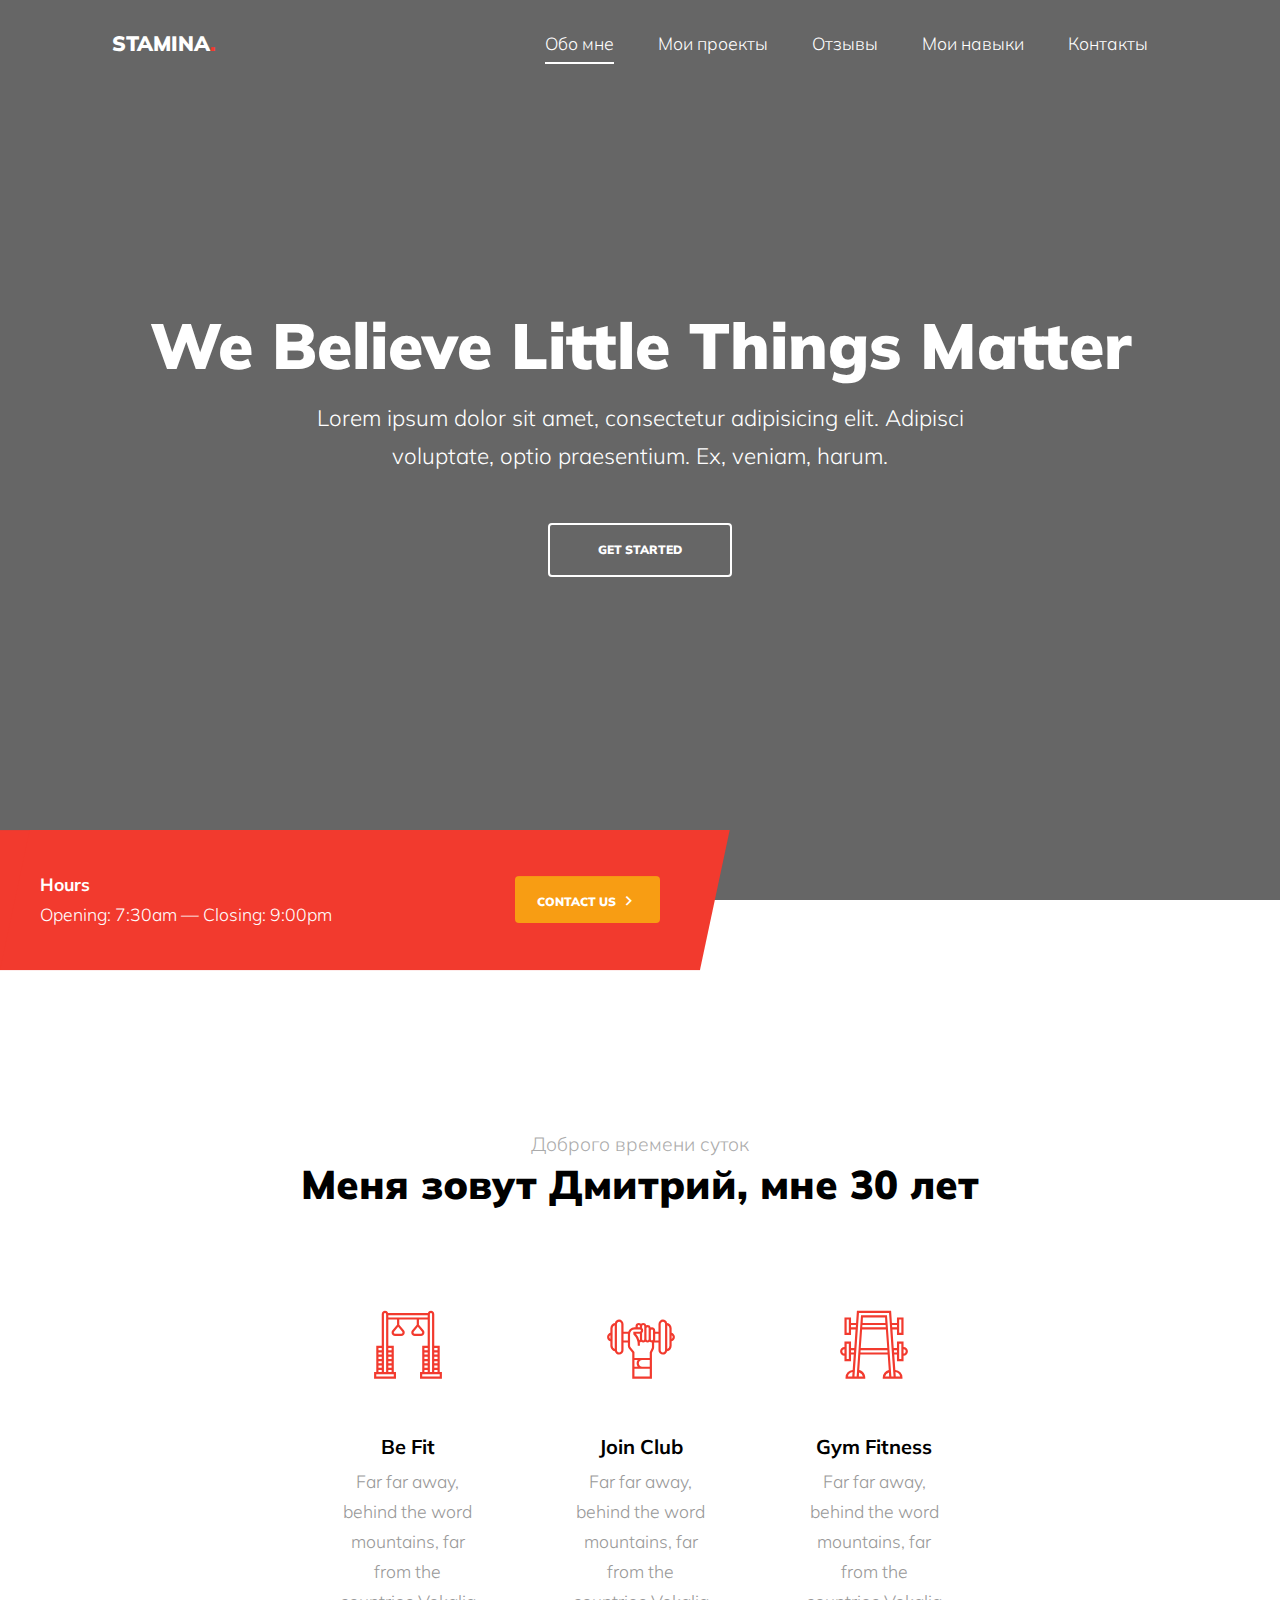
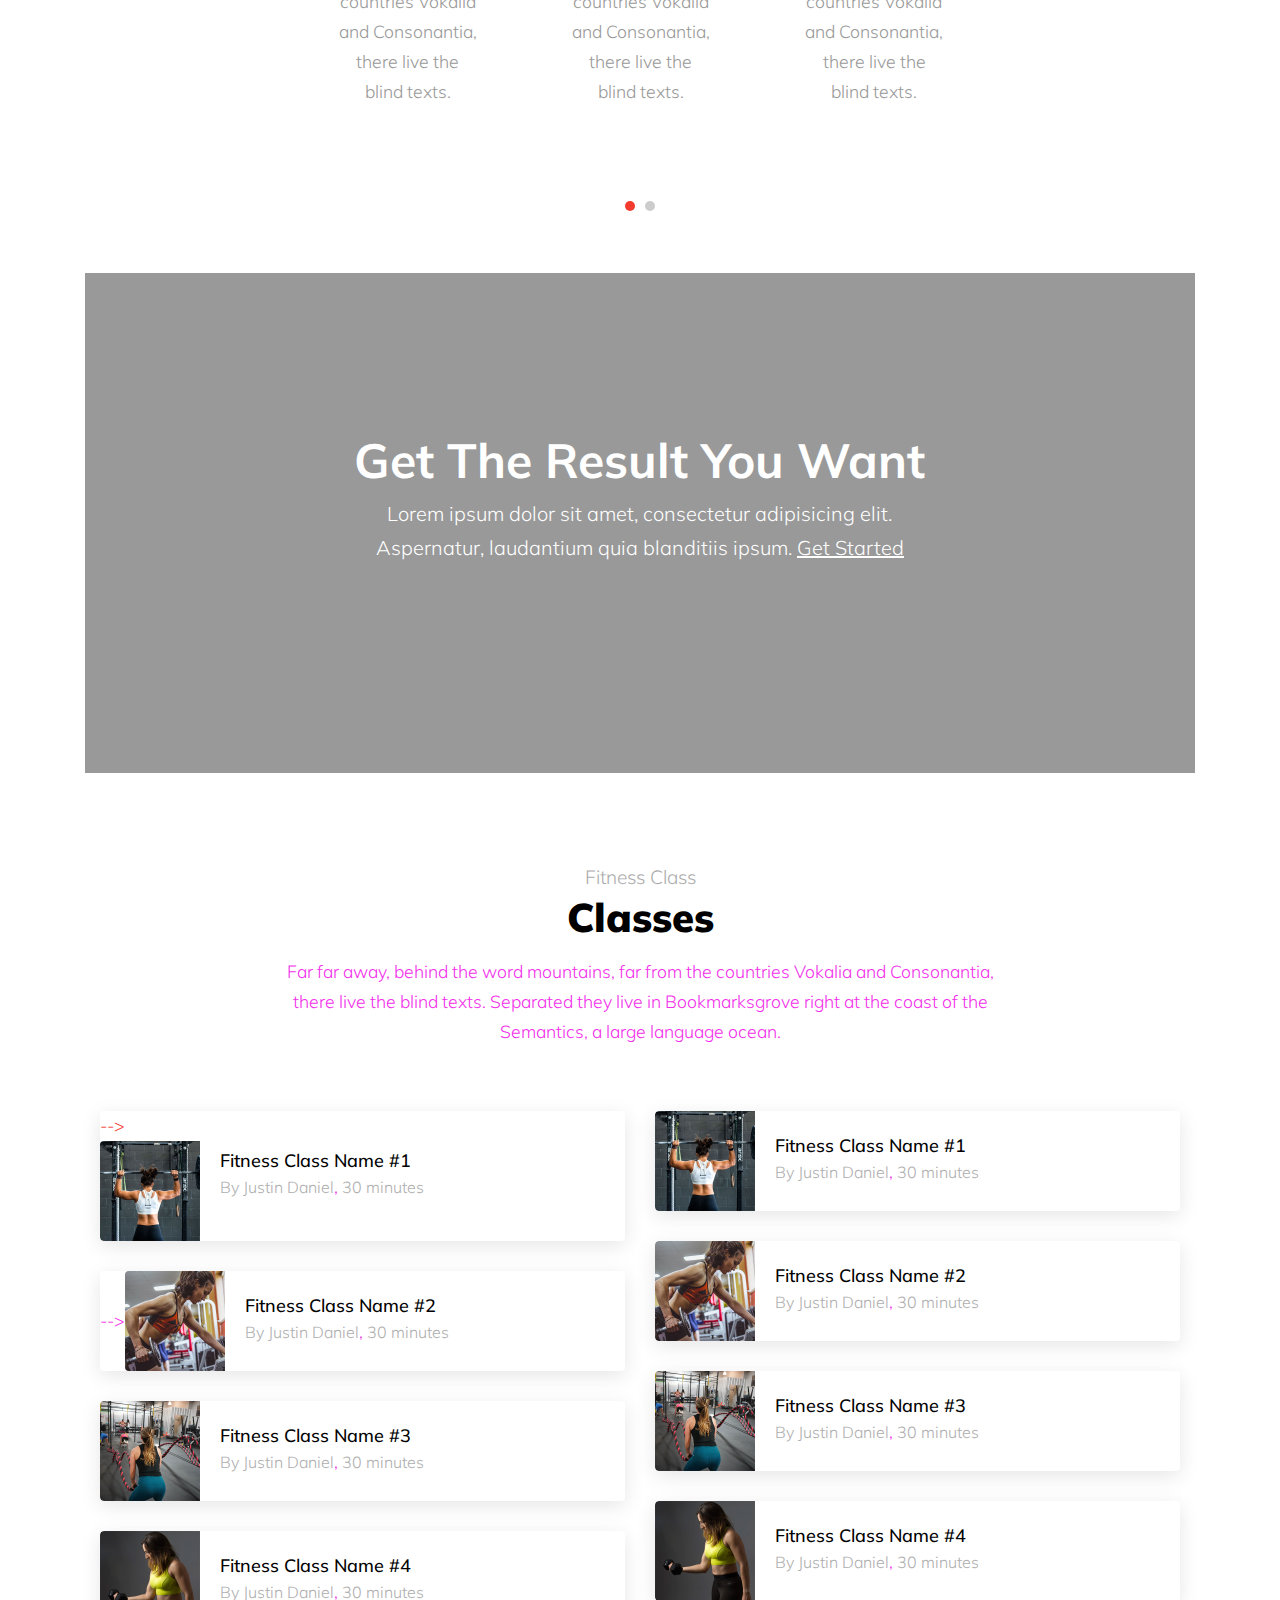
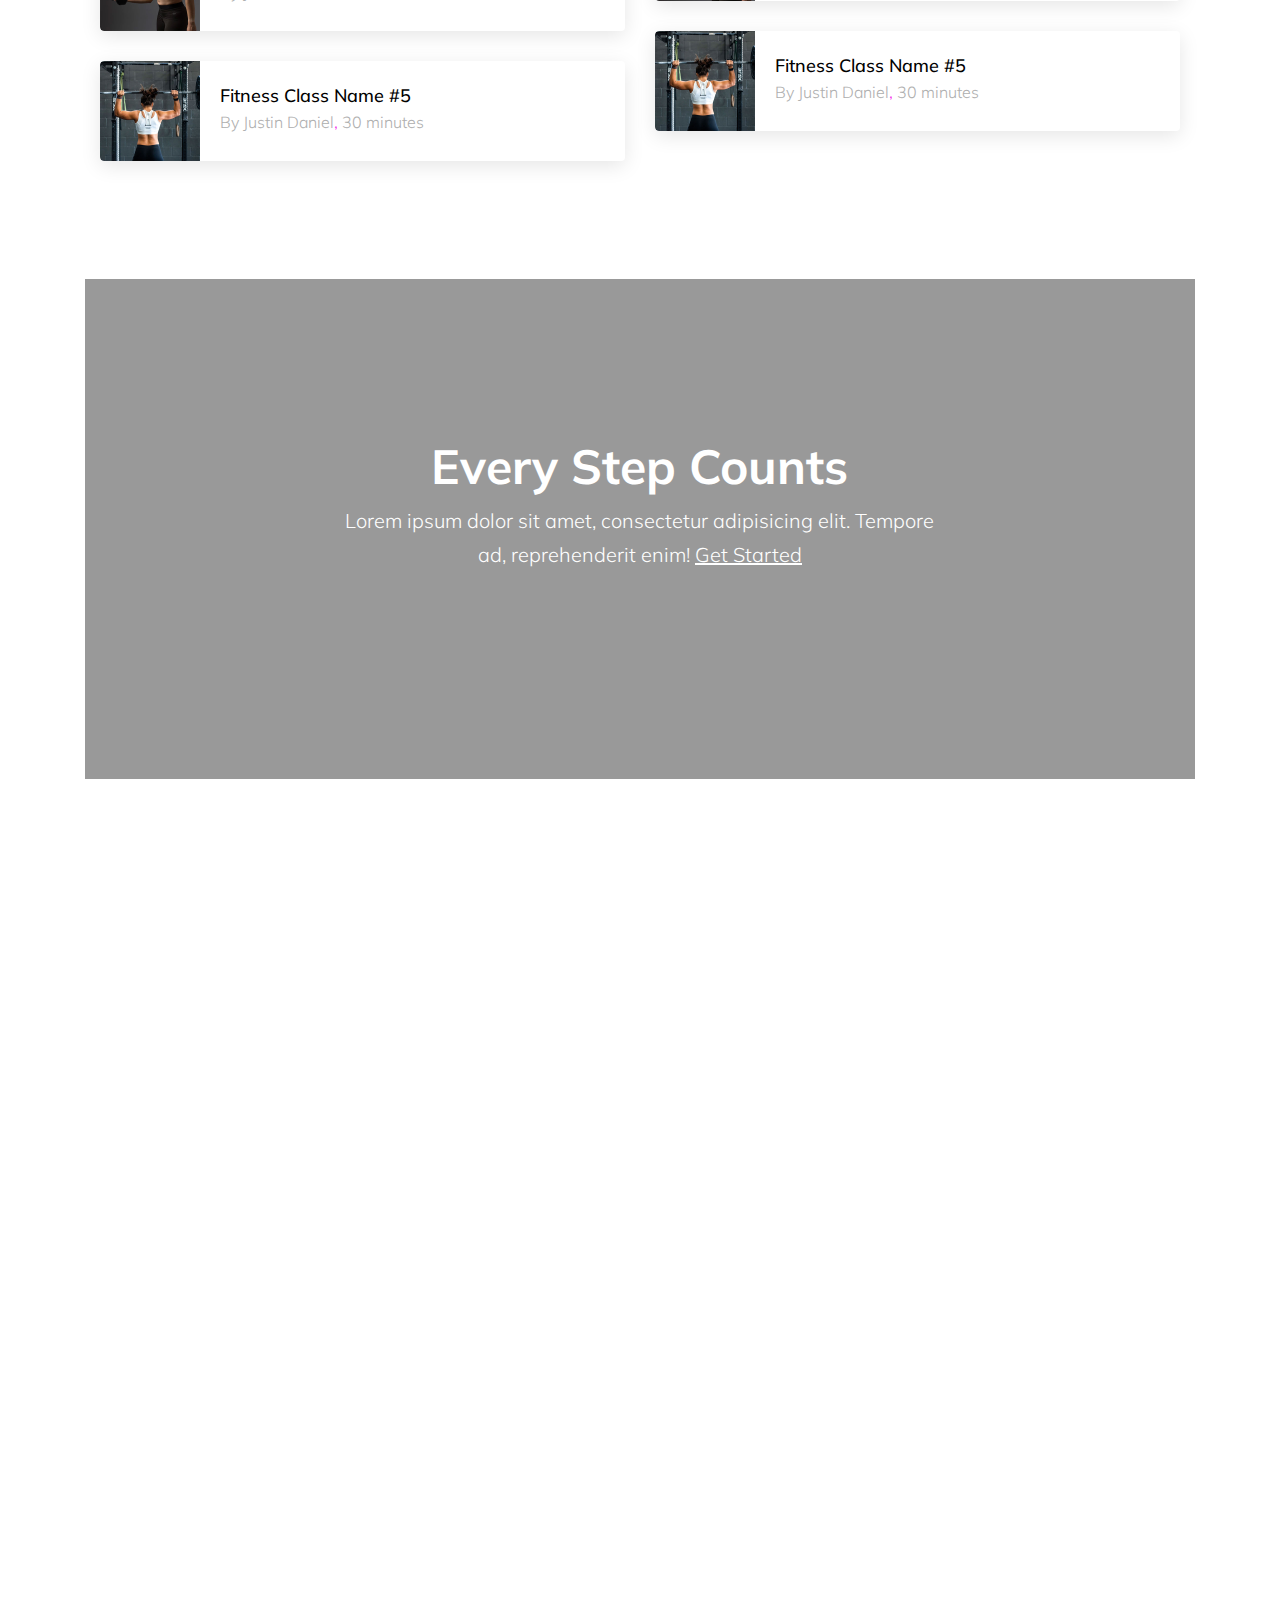
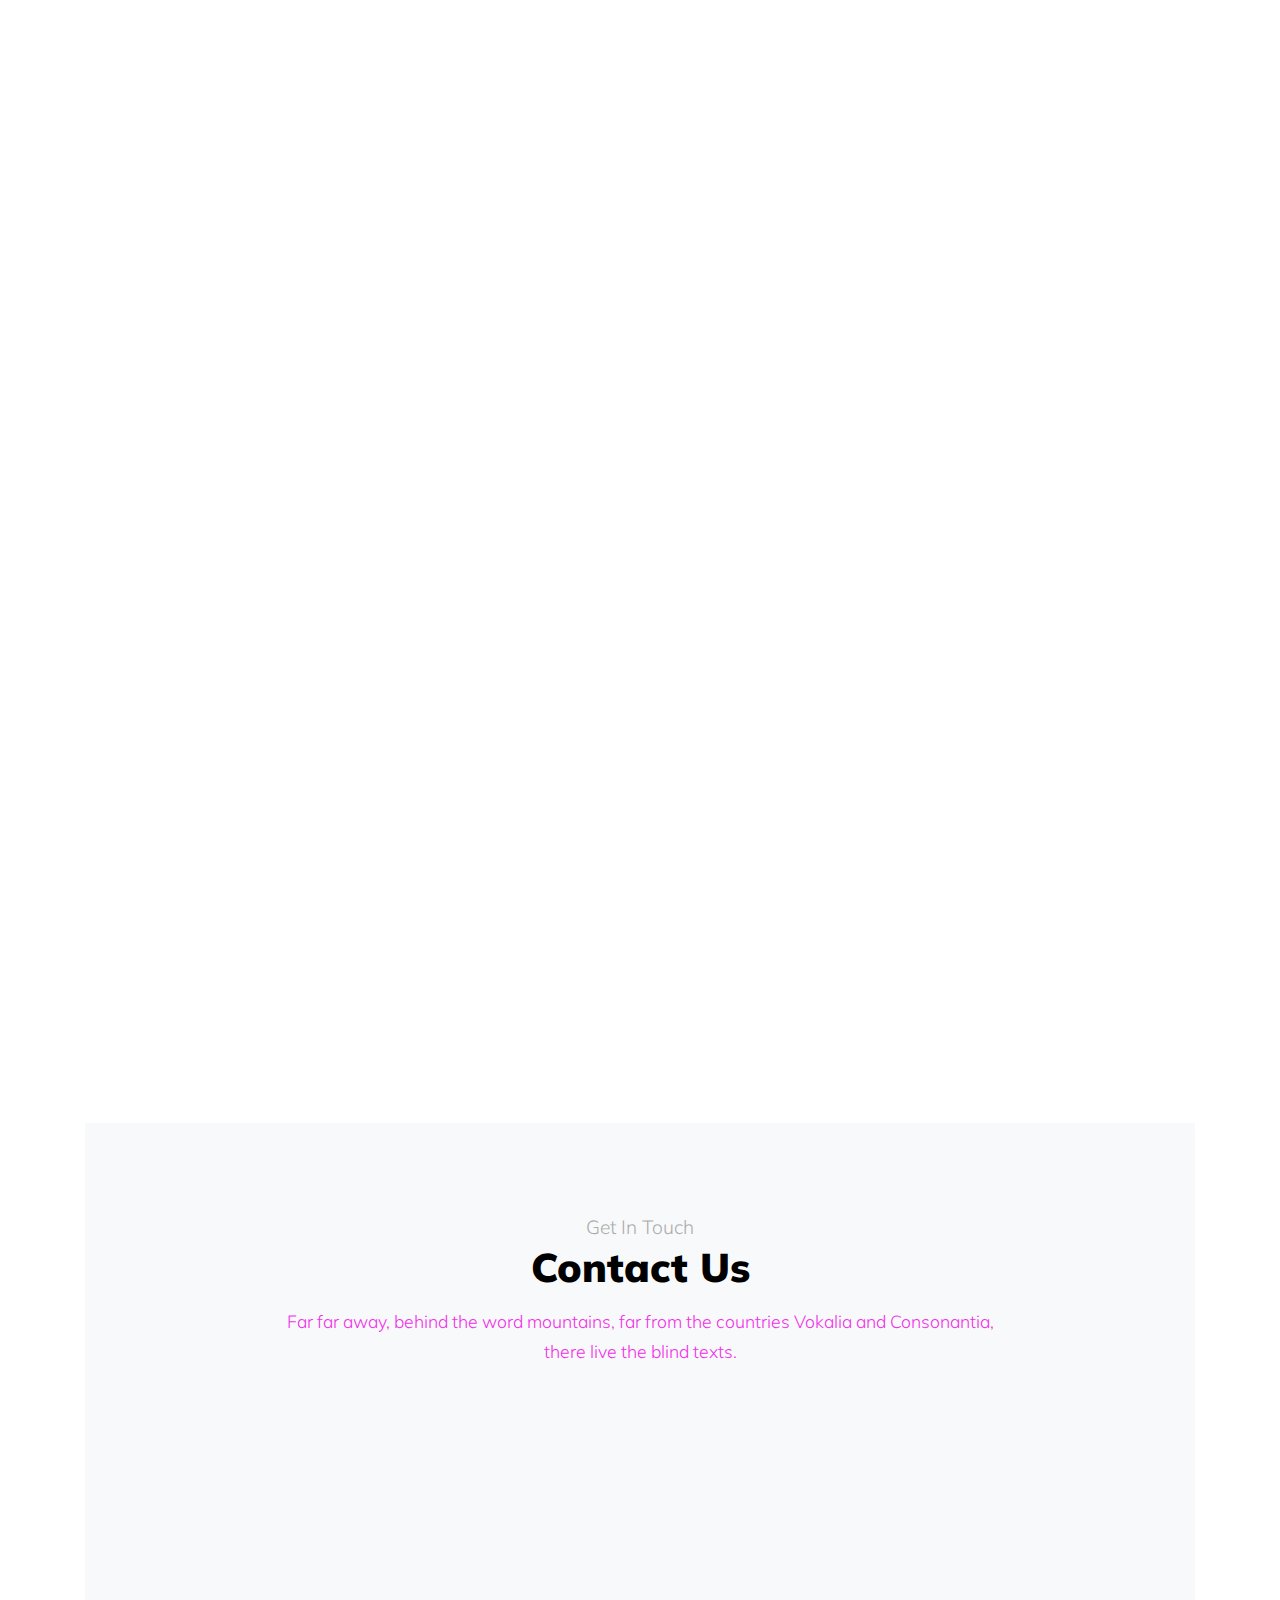
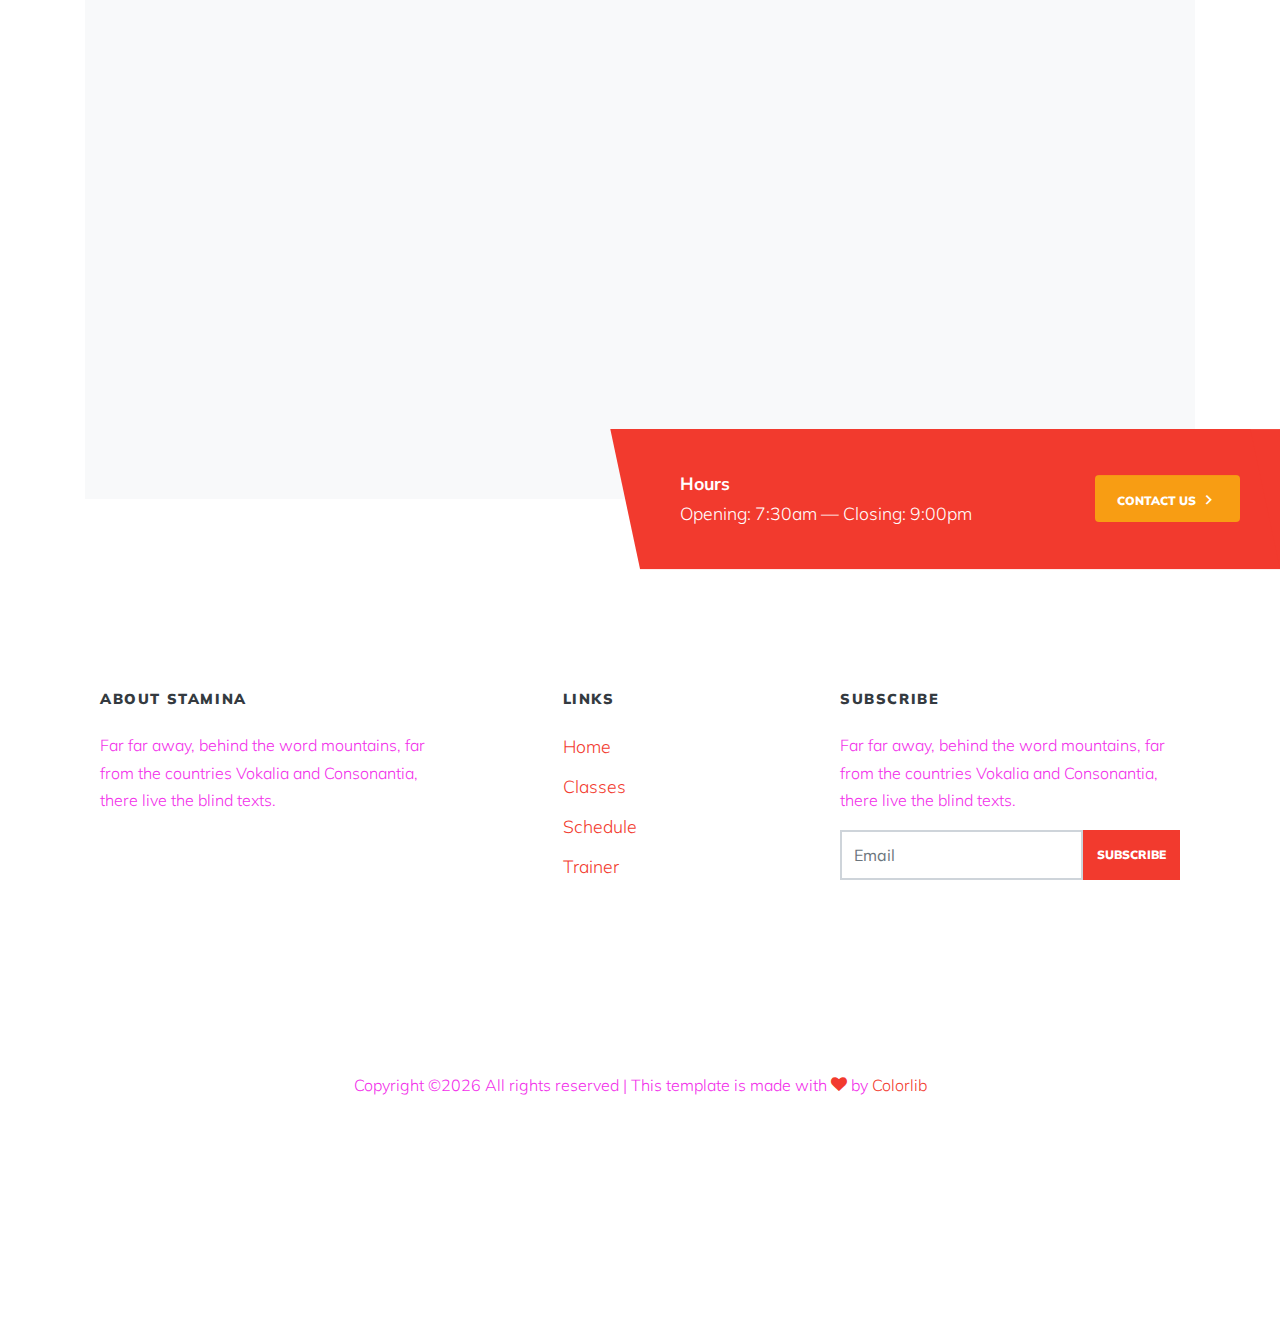
==== commit 1600e7e6: "сайт" ====
--- a/site/index.html
+++ b/site/index.html
@@ -52,12 +52,12 @@
           <div class="ml-auto">
             <nav class="site-navigation position-relative text-right" role="navigation">
               <ul class="site-menu main-menu js-clone-nav mr-auto d-none d-lg-block">
-                <li><a href="#home-section" class="nav-link">Home</a></li>
-                <li><a href="#classes-section" class="nav-link">Classes</a></li>
-                <li><a href="#schedule-section" class="nav-link">Schedule</a></li>
-                <li><a href="#trainer-section" class="nav-link">Trainer</a></li>
-                <li><a href="#services-section" class="nav-link">Services</a></li>
-                <li><a href="#contact-section" class="nav-link">Contact</a></li>
+                <li><a href="#home-section" class="nav-link">Обо мне</a></li>
+                <li><a href="#classes-section" class="nav-link">Мои проекты</a></li>
+<!--                <li><a href="#schedule-section" class="nav-link">Schedule</a></li>-->
+                <li><a href="#trainer-section" class="nav-link">Отзывы</a></li>
+                <li><a href="#services-section" class="nav-link">Мои навыки</a></li>
+                <li><a href="#contact-section" class="nav-link">Контакты</a></li>
               </ul>
             </nav>
             <a href="#" class="d-inline-block d-lg-none site-menu-toggle js-menu-toggle float-right"><span class="icon-menu h3"></span></a>
@@ -111,12 +111,12 @@
 
         <div class="row justify-content-center text-center mb-5">
           <div class="col-md-8 section-heading">
-            <span class="subheading">Stay Healthy</span>
-            <h2 class="heading mb-3">Get A Perfect Body</h2>
-            <p>Far far away, behind the word mountains, far from the countries Vokalia and Consonantia, there live the blind texts.
-            Separated they live in Bookmarksgrove right at the coast of the Semantics, a large language ocean.</p>
-          </div>
-        </div>
+            <span class="subheading">Доброго времени суток</span>
+            <h2 class="heading mb-3">Меня зовут Дмитрий, мне 30 лет</h2>
+<!--            <p>Far far away, behind the word mountains, far from the countries Vokalia and Consonantia, there live the blind texts.-->
+<!--            Separated they live in Bookmarksgrove right at the coast of the Semantics, a large language ocean.</p>-->
+<!--          </div>-->
+<!--        </div>-->
 
         <!-- Slider -->
         <div class="owl-carousel nonloop-block-14 block-14" data-aos="fade">
@@ -353,984 +353,7 @@
       </div>
     </div>
 
-    <div class="site-section" id="schedule-section">
-      <div class="container">
-        <div class="row justify-content-center text-center mb-5">
-          <div class="col-md-8  section-heading">
-            <span class="subheading">Fitness Sched</span>
-            <h2 class="heading mb-3">Schedule</h2>
-            <p>Far far away, behind the word mountains, far from the countries Vokalia and Consonantia, there live the blind
-              texts.
-              Separated they live in Bookmarksgrove right at the coast of the Semantics, a large language ocean.</p>
-          </div>
-        </div>
-
-        
-        <div class="row">
-          <div class="col-12">
-            <ul class="nav days d-flex" role="tablist">
-              <li class="nav-item">
-                <a class="nav-link active" id="sunday-tab" data-toggle="tab" href="#nav-sunday" role="tab" aria-controls="sunday"
-                  aria-selected="true">S</a>
-              </li>
-              <li class="nav-item">
-                <a class="nav-link" id="monday-tab" data-toggle="tab" href="#nav-monday" role="tab" aria-controls="monday"
-                  aria-selected="false">M</a>
-              </li>
-              <li class="nav-item">
-                <a class="nav-link" id="tuesday-tab" data-toggle="tab" href="#nav-tuesday" role="tab" aria-controls="tuesday"
-                  aria-selected="false">T</a>
-              </li>
-              <li class="nav-item">
-                <a class="nav-link" id="wednesday-tab" data-toggle="tab" href="#nav-wednesday" role="tab" aria-controls="wednesday"
-                  aria-selected="false">W</a>
-              </li>
-
-              <li class="nav-item">
-                <a class="nav-link" id="thursday-tab" data-toggle="tab" href="#nav-thursday" role="tab" aria-controls="thursday"
-                  aria-selected="false">T</a>
-              </li><li class="nav-item">
-                <a class="nav-link" id="friday-tab" data-toggle="tab" href="#nav-friday" role="tab" aria-controls="friday"
-                  aria-selected="false">F</a>
-              </li>
-              <li class="nav-item">
-                <a class="nav-link" id="saturday-tab" data-toggle="tab" href="#nav-saturday" role="tab" aria-controls="saturday"
-                  aria-selected="false">S</a>
-              </li>
-            </ul>
-          </div>
-        </div>
-
-        <div class="tab-content">
-          <div class="tab-pane fade show active" id="nav-sunday" role="tabpanel" aria-labelledby="nav-sunday-tab">
-            <div class="row">
-              <div class="col-lg-6">
-                <div class="class-item d-flex align-items-center">
-                  <a href="single.html" class="class-item-thumbnail">
-                    <img src="images/img_1.jpg" alt="Image">
-                  </a>
-                  <div class="class-item-text">
-                    <span>Sunday 7:30am - 9:00am</span>
-                    <h2><a href="single.html">Fitness Class Name #1</a></h2>
-                    <span>By Justin Daniel</span>,
-                    <span>30 minutes</span>
-                  </div>
-                </div>
-            
-                <div class="class-item d-flex align-items-center">
-                  <a href="single.html" class="class-item-thumbnail">
-                    <img src="images/img_2.jpg" alt="Image">
-                  </a>
-                  <div class="class-item-text">
-                    <span>Sunday 7:30am - 9:00am</span>
-                    <h2><a href="single.html">Fitness Class Name #2</a></h2>
-                    <span>By Justin Daniel</span>,
-                    <span>30 minutes</span>
-                  </div>
-                </div>
-            
-                <div class="class-item d-flex align-items-center">
-                  <a href="single.html" class="class-item-thumbnail">
-                    <img src="images/img_3.jpg" alt="Image">
-                  </a>
-                  <div class="class-item-text">
-                    <span>Sunday 7:30am - 9:00am</span>
-                    <h2><a href="single.html">Fitness Class Name #3</a></h2>
-                    <span>By Justin Daniel</span>,
-                    <span>30 minutes</span>
-                  </div>
-                </div>
-            
-                <div class="class-item d-flex align-items-center">
-                  <a href="single.html" class="class-item-thumbnail">
-                    <img src="images/img_4.jpg" alt="Image">
-                  </a>
-                  <div class="class-item-text">
-                    <span>Sunday 7:30am - 9:00am</span>
-                    <h2><a href="single.html">Fitness Class Name #4</a></h2>
-                    <span>By Justin Daniel</span>,
-                    <span>30 minutes</span>
-                  </div>
-                </div>
-            
-                <div class="class-item d-flex align-items-center">
-                  <a href="single.html" class="class-item-thumbnail">
-                    <img src="images/img_1.jpg" alt="Image">
-                  </a>
-                  <div class="class-item-text">
-                    <span>Sunday 7:30am - 9:00am</span>
-                    <h2><a href="single.html">Fitness Class Name #5</a></h2>
-                    <span>By Justin Daniel</span>,
-                    <span>30 minutes</span>
-                  </div>
-                </div>
-            
-            
-              </div>
-              <div class="col-lg-6">
-                <div class="class-item d-flex align-items-center">
-                  <a href="single.html" class="class-item-thumbnail">
-                    <img src="images/img_1.jpg" alt="Image">
-                  </a>
-                  <div class="class-item-text">
-                    <span>Sunday 7:30am - 9:00am</span>
-                    <h2><a href="single.html">Fitness Class Name #1</a></h2>
-                    <span>By Justin Daniel</span>,
-                    <span>30 minutes</span>
-                  </div>
-                </div>
-            
-                <div class="class-item d-flex align-items-center">
-                  <a href="single.html" class="class-item-thumbnail">
-                    <img src="images/img_2.jpg" alt="Image">
-                  </a>
-                  <div class="class-item-text">
-                    <span>Sunday 7:30am - 9:00am</span>
-                    <h2><a href="single.html">Fitness Class Name #2</a></h2>
-                    <span>By Justin Daniel</span>,
-                    <span>30 minutes</span>
-                  </div>
-                </div>
-            
-                <div class="class-item d-flex align-items-center">
-                  <a href="single.html" class="class-item-thumbnail">
-                    <img src="images/img_3.jpg" alt="Image">
-                  </a>
-                  <div class="class-item-text">
-                    <span>Sunday 7:30am - 9:00am</span>
-                    <h2><a href="single.html">Fitness Class Name #3</a></h2>
-                    <span>By Justin Daniel</span>,
-                    <span>30 minutes</span>
-                  </div>
-                </div>
-            
-                <div class="class-item d-flex align-items-center">
-                  <a href="single.html" class="class-item-thumbnail">
-                    <img src="images/img_4.jpg" alt="Image">
-                  </a>
-                  <div class="class-item-text">
-                    <span>Sunday 7:30am - 9:00am</span>
-                    <h2><a href="single.html">Fitness Class Name #4</a></h2>
-                    <span>By Justin Daniel</span>,
-                    <span>30 minutes</span>
-                  </div>
-                </div>
-            
-                <div class="class-item d-flex align-items-center">
-                  <a href="single.html" class="class-item-thumbnail">
-                    <img src="images/img_1.jpg" alt="Image">
-                  </a>
-                  <div class="class-item-text">
-                    <span>Sunday 7:30am - 9:00am</span>
-                    <h2><a href="single.html">Fitness Class Name #5</a></h2>
-                    <span>By Justin Daniel</span>,
-                    <span>30 minutes</span>
-                  </div>
-                </div>
-              </div>
-            </div>
-          </div>
-          <div class="tab-pane fade" id="nav-monday" role="tabpanel" aria-labelledby="nav-monday-tab">
-            <div class="row">
-              <div class="col-lg-6">
-                <div class="class-item d-flex align-items-center">
-                  <a href="single.html" class="class-item-thumbnail">
-                    <img src="images/img_4.jpg" alt="Image">
-                  </a>
-                  <div class="class-item-text">
-                    <span>Monday 7:30am - 9:00am</span>
-                    <h2><a href="single.html">Fitness Class Name #4</a></h2>
-                    <span>By Justin Daniel</span>,
-                    <span>30 minutes</span>
-                  </div>
-                </div>
-                <div class="class-item d-flex align-items-center">
-                  <a href="single.html" class="class-item-thumbnail">
-                    <img src="images/img_1.jpg" alt="Image">
-                  </a>
-                  <div class="class-item-text">
-                    <span>Monday 7:30am - 9:00am</span>
-                    <h2><a href="single.html">Fitness Class Name #1</a></h2>
-                    <span>By Justin Daniel</span>,
-                    <span>30 minutes</span>
-                  </div>
-                </div>
-          
-                <div class="class-item d-flex align-items-center">
-                  <a href="single.html" class="class-item-thumbnail">
-                    <img src="images/img_2.jpg" alt="Image">
-                  </a>
-                  <div class="class-item-text">
-                    <span>Monday 7:30am - 9:00am</span>
-                    <h2><a href="single.html">Fitness Class Name #2</a></h2>
-                    <span>By Justin Daniel</span>,
-                    <span>30 minutes</span>
-                  </div>
-                </div>
-          
-                <div class="class-item d-flex align-items-center">
-                  <a href="single.html" class="class-item-thumbnail">
-                    <img src="images/img_3.jpg" alt="Image">
-                  </a>
-                  <div class="class-item-text">
-                    <span>Monday 7:30am - 9:00am</span>
-                    <h2><a href="single.html">Fitness Class Name #3</a></h2>
-                    <span>By Justin Daniel</span>,
-                    <span>30 minutes</span>
-                  </div>
-                </div>
-          
-                
-          
-                <div class="class-item d-flex align-items-center">
-                  <a href="single.html" class="class-item-thumbnail">
-                    <img src="images/img_1.jpg" alt="Image">
-                  </a>
-                  <div class="class-item-text">
-                    <span>Monday 7:30am - 9:00am</span>
-                    <h2><a href="single.html">Fitness Class Name #5</a></h2>
-                    <span>By Justin Daniel</span>,
-                    <span>30 minutes</span>
-                  </div>
-                </div>
-          
-          
-              </div>
-              <div class="col-lg-6">
-                <div class="class-item d-flex align-items-center">
-                  <a href="single.html" class="class-item-thumbnail">
-                    <img src="images/img_1.jpg" alt="Image">
-                  </a>
-                  <div class="class-item-text">
-                    <span>Monday 7:30am - 9:00am</span>
-                    <h2><a href="single.html">Fitness Class Name #1</a></h2>
-                    <span>By Justin Daniel</span>,
-                    <span>30 minutes</span>
-                  </div>
-                </div>
-          
-                <div class="class-item d-flex align-items-center">
-                  <a href="single.html" class="class-item-thumbnail">
-                    <img src="images/img_2.jpg" alt="Image">
-                  </a>
-                  <div class="class-item-text">
-                    <span>Monday 7:30am - 9:00am</span>
-                    <h2><a href="single.html">Fitness Class Name #2</a></h2>
-                    <span>By Justin Daniel</span>,
-                    <span>30 minutes</span>
-                  </div>
-                </div>
-          
-                <div class="class-item d-flex align-items-center">
-                  <a href="single.html" class="class-item-thumbnail">
-                    <img src="images/img_3.jpg" alt="Image">
-                  </a>
-                  <div class="class-item-text">
-                    <span>Monday 7:30am - 9:00am</span>
-                    <h2><a href="single.html">Fitness Class Name #3</a></h2>
-                    <span>By Justin Daniel</span>,
-                    <span>30 minutes</span>
-                  </div>
-                </div>
-          
-                <div class="class-item d-flex align-items-center">
-                  <a href="single.html" class="class-item-thumbnail">
-                    <img src="images/img_4.jpg" alt="Image">
-                  </a>
-                  <div class="class-item-text">
-                    <span>Monday 7:30am - 9:00am</span>
-                    <h2><a href="single.html">Fitness Class Name #4</a></h2>
-                    <span>By Justin Daniel</span>,
-                    <span>30 minutes</span>
-                  </div>
-                </div>
-          
-                <div class="class-item d-flex align-items-center">
-                  <a href="single.html" class="class-item-thumbnail">
-                    <img src="images/img_1.jpg" alt="Image">
-                  </a>
-                  <div class="class-item-text">
-                    <span>Monday 7:30am - 9:00am</span>
-                    <h2><a href="single.html">Fitness Class Name #5</a></h2>
-                    <span>By Justin Daniel</span>,
-                    <span>30 minutes</span>
-                  </div>
-                </div>
-              </div>
-            </div>
-          </div>
-          <div class="tab-pane fade" id="nav-tuesday" role="tabpanel" aria-labelledby="nav-tuesday-tab">
-            <div class="row">
-              <div class="col-lg-6">
-                <div class="class-item d-flex align-items-center">
-                  <a href="single.html" class="class-item-thumbnail">
-                    <img src="images/img_2.jpg" alt="Image">
-                  </a>
-                  <div class="class-item-text">
-                    <span>Tuesday 7:30am - 9:00am</span>
-                    <h2><a href="single.html">Fitness Class Name #2</a></h2>
-                    <span>By Justin Daniel</span>,
-                    <span>30 minutes</span>
-                  </div>
-                </div>
-                <div class="class-item d-flex align-items-center">
-                  <a href="single.html" class="class-item-thumbnail">
-                    <img src="images/img_1.jpg" alt="Image">
-                  </a>
-                  <div class="class-item-text">
-                    <span>Tuesday 7:30am - 9:00am</span>
-                    <h2><a href="single.html">Fitness Class Name #1</a></h2>
-                    <span>By Justin Daniel</span>,
-                    <span>30 minutes</span>
-                  </div>
-                </div>
-          
-                
-          
-                <div class="class-item d-flex align-items-center">
-                  <a href="single.html" class="class-item-thumbnail">
-                    <img src="images/img_3.jpg" alt="Image">
-                  </a>
-                  <div class="class-item-text">
-                    <span>Tuesday 7:30am - 9:00am</span>
-                    <h2><a href="single.html">Fitness Class Name #3</a></h2>
-                    <span>By Justin Daniel</span>,
-                    <span>30 minutes</span>
-                  </div>
-                </div>
-          
-                <div class="class-item d-flex align-items-center">
-                  <a href="single.html" class="class-item-thumbnail">
-                    <img src="images/img_4.jpg" alt="Image">
-                  </a>
-                  <div class="class-item-text">
-                    <span>Tuesday 7:30am - 9:00am</span>
-                    <h2><a href="single.html">Fitness Class Name #4</a></h2>
-                    <span>By Justin Daniel</span>,
-                    <span>30 minutes</span>
-                  </div>
-                </div>
-          
-                <div class="class-item d-flex align-items-center">
-                  <a href="single.html" class="class-item-thumbnail">
-                    <img src="images/img_1.jpg" alt="Image">
-                  </a>
-                  <div class="class-item-text">
-                    <span>Tuesday 7:30am - 9:00am</span>
-                    <h2><a href="single.html">Fitness Class Name #5</a></h2>
-                    <span>By Justin Daniel</span>,
-                    <span>30 minutes</span>
-                  </div>
-                </div>
-          
-          
-              </div>
-              <div class="col-lg-6">
-                <div class="class-item d-flex align-items-center">
-                  <a href="single.html" class="class-item-thumbnail">
-                    <img src="images/img_3.jpg" alt="Image">
-                  </a>
-                  <div class="class-item-text">
-                    <span>Tuesday 7:30am - 9:00am</span>
-                    <h2><a href="single.html">Fitness Class Name #3</a></h2>
-                    <span>By Justin Daniel</span>,
-                    <span>30 minutes</span>
-                  </div>
-                </div>
-                <div class="class-item d-flex align-items-center">
-                  <a href="single.html" class="class-item-thumbnail">
-                    <img src="images/img_1.jpg" alt="Image">
-                  </a>
-                  <div class="class-item-text">
-                    <span>Tuesday 7:30am - 9:00am</span>
-                    <h2><a href="single.html">Fitness Class Name #1</a></h2>
-                    <span>By Justin Daniel</span>,
-                    <span>30 minutes</span>
-                  </div>
-                </div>
-          
-                <div class="class-item d-flex align-items-center">
-                  <a href="single.html" class="class-item-thumbnail">
-                    <img src="images/img_2.jpg" alt="Image">
-                  </a>
-                  <div class="class-item-text">
-                    <span>Tuesday 7:30am - 9:00am</span>
-                    <h2><a href="single.html">Fitness Class Name #2</a></h2>
-                    <span>By Justin Daniel</span>,
-                    <span>30 minutes</span>
-                  </div>
-                </div>
-          
-                
-          
-                <div class="class-item d-flex align-items-center">
-                  <a href="single.html" class="class-item-thumbnail">
-                    <img src="images/img_4.jpg" alt="Image">
-                  </a>
-                  <div class="class-item-text">
-                    <span>Tuesday 7:30am - 9:00am</span>
-                    <h2><a href="single.html">Fitness Class Name #4</a></h2>
-                    <span>By Justin Daniel</span>,
-                    <span>30 minutes</span>
-                  </div>
-                </div>
-          
-                <div class="class-item d-flex align-items-center">
-                  <a href="single.html" class="class-item-thumbnail">
-                    <img src="images/img_1.jpg" alt="Image">
-                  </a>
-                  <div class="class-item-text">
-                    <span>Tuesday 7:30am - 9:00am</span>
-                    <h2><a href="single.html">Fitness Class Name #5</a></h2>
-                    <span>By Justin Daniel</span>,
-                    <span>30 minutes</span>
-                  </div>
-                </div>
-              </div>
-            </div>
-          </div>
-          <div class="tab-pane fade" id="nav-wednesday" role="tabpanel" aria-labelledby="nav-wednesday-tab">
-            <div class="row">
-              <div class="col-lg-6">
-                <div class="class-item d-flex align-items-center">
-                  <a href="single.html" class="class-item-thumbnail">
-                    <img src="images/img_2.jpg" alt="Image">
-                  </a>
-                  <div class="class-item-text">
-                    <span>Wednesday 7:30am - 9:00am</span>
-                    <h2><a href="single.html">Fitness Class Name #2</a></h2>
-                    <span>By Justin Daniel</span>,
-                    <span>30 minutes</span>
-                  </div>
-                </div>
-                <div class="class-item d-flex align-items-center">
-                  <a href="single.html" class="class-item-thumbnail">
-                    <img src="images/img_1.jpg" alt="Image">
-                  </a>
-                  <div class="class-item-text">
-                    <span>Wednesday 7:30am - 9:00am</span>
-                    <h2><a href="single.html">Fitness Class Name #1</a></h2>
-                    <span>By Justin Daniel</span>,
-                    <span>30 minutes</span>
-                  </div>
-                </div>
-          
-          
-          
-                <div class="class-item d-flex align-items-center">
-                  <a href="single.html" class="class-item-thumbnail">
-                    <img src="images/img_3.jpg" alt="Image">
-                  </a>
-                  <div class="class-item-text">
-                    <span>Wednesday 7:30am - 9:00am</span>
-                    <h2><a href="single.html">Fitness Class Name #3</a></h2>
-                    <span>By Justin Daniel</span>,
-                    <span>30 minutes</span>
-                  </div>
-                </div>
-          
-                <div class="class-item d-flex align-items-center">
-                  <a href="single.html" class="class-item-thumbnail">
-                    <img src="images/img_4.jpg" alt="Image">
-                  </a>
-                  <div class="class-item-text">
-                    <span>Wednesday 7:30am - 9:00am</span>
-                    <h2><a href="single.html">Fitness Class Name #4</a></h2>
-                    <span>By Justin Daniel</span>,
-                    <span>30 minutes</span>
-                  </div>
-                </div>
-          
-                <div class="class-item d-flex align-items-center">
-                  <a href="single.html" class="class-item-thumbnail">
-                    <img src="images/img_1.jpg" alt="Image">
-                  </a>
-                  <div class="class-item-text">
-                    <span>Wednesday 7:30am - 9:00am</span>
-                    <h2><a href="single.html">Fitness Class Name #5</a></h2>
-                    <span>By Justin Daniel</span>,
-                    <span>30 minutes</span>
-                  </div>
-                </div>
-          
-          
-              </div>
-              <div class="col-lg-6">
-                <div class="class-item d-flex align-items-center">
-                  <a href="single.html" class="class-item-thumbnail">
-                    <img src="images/img_3.jpg" alt="Image">
-                  </a>
-                  <div class="class-item-text">
-                    <span>Wednesday 7:30am - 9:00am</span>
-                    <h2><a href="single.html">Fitness Class Name #3</a></h2>
-                    <span>By Justin Daniel</span>,
-                    <span>30 minutes</span>
-                  </div>
-                </div>
-                <div class="class-item d-flex align-items-center">
-                  <a href="single.html" class="class-item-thumbnail">
-                    <img src="images/img_1.jpg" alt="Image">
-                  </a>
-                  <div class="class-item-text">
-                    <span>Wednesday 7:30am - 9:00am</span>
-                    <h2><a href="single.html">Fitness Class Name #1</a></h2>
-                    <span>By Justin Daniel</span>,
-                    <span>30 minutes</span>
-                  </div>
-                </div>
-          
-                <div class="class-item d-flex align-items-center">
-                  <a href="single.html" class="class-item-thumbnail">
-                    <img src="images/img_2.jpg" alt="Image">
-                  </a>
-                  <div class="class-item-text">
-                    <span>Wednesday 7:30am - 9:00am</span>
-                    <h2><a href="single.html">Fitness Class Name #2</a></h2>
-                    <span>By Justin Daniel</span>,
-                    <span>30 minutes</span>
-                  </div>
-                </div>
-          
-          
-          
-                <div class="class-item d-flex align-items-center">
-                  <a href="single.html" class="class-item-thumbnail">
-                    <img src="images/img_4.jpg" alt="Image">
-                  </a>
-                  <div class="class-item-text">
-                    <span>Wednesday 7:30am - 9:00am</span>
-                    <h2><a href="single.html">Fitness Class Name #4</a></h2>
-                    <span>By Justin Daniel</span>,
-                    <span>30 minutes</span>
-                  </div>
-                </div>
-          
-                <div class="class-item d-flex align-items-center">
-                  <a href="single.html" class="class-item-thumbnail">
-                    <img src="images/img_1.jpg" alt="Image">
-                  </a>
-                  <div class="class-item-text">
-                    <span>Wednesday 7:30am - 9:00am</span>
-                    <h2><a href="single.html">Fitness Class Name #5</a></h2>
-                    <span>By Justin Daniel</span>,
-                    <span>30 minutes</span>
-                  </div>
-                </div>
-              </div>
-            </div>
-          </div>
-
-          <div class="tab-pane fade" id="nav-thursday" role="tabpanel" aria-labelledby="nav-thursday-tab">
-            <div class="row">
-              <div class="col-lg-6">
-                <div class="class-item d-flex align-items-center">
-                  <a href="single.html" class="class-item-thumbnail">
-                    <img src="images/img_4.jpg" alt="Image">
-                  </a>
-                  <div class="class-item-text">
-                    <span>Thursday 7:30am - 9:00am</span>
-                    <h2><a href="single.html">Fitness Class Name #4</a></h2>
-                    <span>By Justin Daniel</span>,
-                    <span>30 minutes</span>
-                  </div>
-                </div>
-                <div class="class-item d-flex align-items-center">
-                  <a href="single.html" class="class-item-thumbnail">
-                    <img src="images/img_1.jpg" alt="Image">
-                  </a>
-                  <div class="class-item-text">
-                    <span>Thursday 7:30am - 9:00am</span>
-                    <h2><a href="single.html">Fitness Class Name #1</a></h2>
-                    <span>By Justin Daniel</span>,
-                    <span>30 minutes</span>
-                  </div>
-                </div>
-          
-                <div class="class-item d-flex align-items-center">
-                  <a href="single.html" class="class-item-thumbnail">
-                    <img src="images/img_2.jpg" alt="Image">
-                  </a>
-                  <div class="class-item-text">
-                    <span>Thursday 7:30am - 9:00am</span>
-                    <h2><a href="single.html">Fitness Class Name #2</a></h2>
-                    <span>By Justin Daniel</span>,
-                    <span>30 minutes</span>
-                  </div>
-                </div>
-          
-                <div class="class-item d-flex align-items-center">
-                  <a href="single.html" class="class-item-thumbnail">
-                    <img src="images/img_3.jpg" alt="Image">
-                  </a>
-                  <div class="class-item-text">
-                    <span>Thursday 7:30am - 9:00am</span>
-                    <h2><a href="single.html">Fitness Class Name #3</a></h2>
-                    <span>By Justin Daniel</span>,
-                    <span>30 minutes</span>
-                  </div>
-                </div>
-          
-          
-          
-                <div class="class-item d-flex align-items-center">
-                  <a href="single.html" class="class-item-thumbnail">
-                    <img src="images/img_1.jpg" alt="Image">
-                  </a>
-                  <div class="class-item-text">
-                    <span>Thursday 7:30am - 9:00am</span>
-                    <h2><a href="single.html">Fitness Class Name #5</a></h2>
-                    <span>By Justin Daniel</span>,
-                    <span>30 minutes</span>
-                  </div>
-                </div>
-          
-          
-              </div>
-              <div class="col-lg-6">
-                <div class="class-item d-flex align-items-center">
-                  <a href="single.html" class="class-item-thumbnail">
-                    <img src="images/img_1.jpg" alt="Image">
-                  </a>
-                  <div class="class-item-text">
-                    <span>Thursday 7:30am - 9:00am</span>
-                    <h2><a href="single.html">Fitness Class Name #1</a></h2>
-                    <span>By Justin Daniel</span>,
-                    <span>30 minutes</span>
-                  </div>
-                </div>
-          
-                <div class="class-item d-flex align-items-center">
-                  <a href="single.html" class="class-item-thumbnail">
-                    <img src="images/img_2.jpg" alt="Image">
-                  </a>
-                  <div class="class-item-text">
-                    <span>Thursday 7:30am - 9:00am</span>
-                    <h2><a href="single.html">Fitness Class Name #2</a></h2>
-                    <span>By Justin Daniel</span>,
-                    <span>30 minutes</span>
-                  </div>
-                </div>
-          
-                <div class="class-item d-flex align-items-center">
-                  <a href="single.html" class="class-item-thumbnail">
-                    <img src="images/img_3.jpg" alt="Image">
-                  </a>
-                  <div class="class-item-text">
-                    <span>Thursday 7:30am - 9:00am</span>
-                    <h2><a href="single.html">Fitness Class Name #3</a></h2>
-                    <span>By Justin Daniel</span>,
-                    <span>30 minutes</span>
-                  </div>
-                </div>
-          
-                <div class="class-item d-flex align-items-center">
-                  <a href="single.html" class="class-item-thumbnail">
-                    <img src="images/img_4.jpg" alt="Image">
-                  </a>
-                  <div class="class-item-text">
-                    <span>Thursday 7:30am - 9:00am</span>
-                    <h2><a href="single.html">Fitness Class Name #4</a></h2>
-                    <span>By Justin Daniel</span>,
-                    <span>30 minutes</span>
-                  </div>
-                </div>
-          
-                <div class="class-item d-flex align-items-center">
-                  <a href="single.html" class="class-item-thumbnail">
-                    <img src="images/img_1.jpg" alt="Image">
-                  </a>
-                  <div class="class-item-text">
-                    <span>Thursday 7:30am - 9:00am</span>
-                    <h2><a href="single.html">Fitness Class Name #5</a></h2>
-                    <span>By Justin Daniel</span>,
-                    <span>30 minutes</span>
-                  </div>
-                </div>
-              </div>
-            </div>
-          </div>
-          <div class="tab-pane fade" id="nav-friday" role="tabpanel" aria-labelledby="nav-friday-tab">
-            <div class="row">
-              <div class="col-lg-6">
-                <div class="class-item d-flex align-items-center">
-                  <a href="single.html" class="class-item-thumbnail">
-                    <img src="images/img_2.jpg" alt="Image">
-                  </a>
-                  <div class="class-item-text">
-                    <span>Friday 7:30am - 9:00am</span>
-                    <h2><a href="single.html">Fitness Class Name #2</a></h2>
-                    <span>By Justin Daniel</span>,
-                    <span>30 minutes</span>
-                  </div>
-                </div>
-                <div class="class-item d-flex align-items-center">
-                  <a href="single.html" class="class-item-thumbnail">
-                    <img src="images/img_1.jpg" alt="Image">
-                  </a>
-                  <div class="class-item-text">
-                    <span>Friday 7:30am - 9:00am</span>
-                    <h2><a href="single.html">Fitness Class Name #1</a></h2>
-                    <span>By Justin Daniel</span>,
-                    <span>30 minutes</span>
-                  </div>
-                </div>
-          
-          
-          
-                <div class="class-item d-flex align-items-center">
-                  <a href="single.html" class="class-item-thumbnail">
-                    <img src="images/img_3.jpg" alt="Image">
-                  </a>
-                  <div class="class-item-text">
-                    <span>Friday 7:30am - 9:00am</span>
-                    <h2><a href="single.html">Fitness Class Name #3</a></h2>
-                    <span>By Justin Daniel</span>,
-                    <span>30 minutes</span>
-                  </div>
-                </div>
-          
-                <div class="class-item d-flex align-items-center">
-                  <a href="single.html" class="class-item-thumbnail">
-                    <img src="images/img_4.jpg" alt="Image">
-                  </a>
-                  <div class="class-item-text">
-                    <span>Friday 7:30am - 9:00am</span>
-                    <h2><a href="single.html">Fitness Class Name #4</a></h2>
-                    <span>By Justin Daniel</span>,
-                    <span>30 minutes</span>
-                  </div>
-                </div>
-          
-                <div class="class-item d-flex align-items-center">
-                  <a href="single.html" class="class-item-thumbnail">
-                    <img src="images/img_1.jpg" alt="Image">
-                  </a>
-                  <div class="class-item-text">
-                    <span>Friday 7:30am - 9:00am</span>
-                    <h2><a href="single.html">Fitness Class Name #5</a></h2>
-                    <span>By Justin Daniel</span>,
-                    <span>30 minutes</span>
-                  </div>
-                </div>
-          
-          
-              </div>
-              <div class="col-lg-6">
-                <div class="class-item d-flex align-items-center">
-                  <a href="single.html" class="class-item-thumbnail">
-                    <img src="images/img_3.jpg" alt="Image">
-                  </a>
-                  <div class="class-item-text">
-                    <span>Friday 7:30am - 9:00am</span>
-                    <h2><a href="single.html">Fitness Class Name #3</a></h2>
-                    <span>By Justin Daniel</span>,
-                    <span>30 minutes</span>
-                  </div>
-                </div>
-                <div class="class-item d-flex align-items-center">
-                  <a href="single.html" class="class-item-thumbnail">
-                    <img src="images/img_1.jpg" alt="Image">
-                  </a>
-                  <div class="class-item-text">
-                    <span>Friday 7:30am - 9:00am</span>
-                    <h2><a href="single.html">Fitness Class Name #1</a></h2>
-                    <span>By Justin Daniel</span>,
-                    <span>30 minutes</span>
-                  </div>
-                </div>
-          
-                <div class="class-item d-flex align-items-center">
-                  <a href="single.html" class="class-item-thumbnail">
-                    <img src="images/img_2.jpg" alt="Image">
-                  </a>
-                  <div class="class-item-text">
-                    <span>Friday 7:30am - 9:00am</span>
-                    <h2><a href="single.html">Fitness Class Name #2</a></h2>
-                    <span>By Justin Daniel</span>,
-                    <span>30 minutes</span>
-                  </div>
-                </div>
-          
-          
-          
-                <div class="class-item d-flex align-items-center">
-                  <a href="single.html" class="class-item-thumbnail">
-                    <img src="images/img_4.jpg" alt="Image">
-                  </a>
-                  <div class="class-item-text">
-                    <span>Friday 7:30am - 9:00am</span>
-                    <h2><a href="single.html">Fitness Class Name #4</a></h2>
-                    <span>By Justin Daniel</span>,
-                    <span>30 minutes</span>
-                  </div>
-                </div>
-          
-                <div class="class-item d-flex align-items-center">
-                  <a href="single.html" class="class-item-thumbnail">
-                    <img src="images/img_1.jpg" alt="Image">
-                  </a>
-                  <div class="class-item-text">
-                    <span>Friday 7:30am - 9:00am</span>
-                    <h2><a href="single.html">Fitness Class Name #5</a></h2>
-                    <span>By Justin Daniel</span>,
-                    <span>30 minutes</span>
-                  </div>
-                </div>
-              </div>
-            </div>
-          </div>
-          <div class="tab-pane fade" id="nav-saturday" role="tabpanel" aria-labelledby="nav-saturday-tab">
-            <div class="row">
-              <div class="col-lg-6">
-                <div class="class-item d-flex align-items-center">
-                  <a href="single.html" class="class-item-thumbnail">
-                    <img src="images/img_1.jpg" alt="Image">
-                  </a>
-                  <div class="class-item-text">
-                    <span>Saturday 7:30am - 9:00am</span>
-                    <h2><a href="single.html">Fitness Class Name #1</a></h2>
-                    <span>By Justin Daniel</span>,
-                    <span>30 minutes</span>
-                  </div>
-                </div>
-                <div class="class-item d-flex align-items-center">
-                  <a href="single.html" class="class-item-thumbnail">
-                    <img src="images/img_2.jpg" alt="Image">
-                  </a>
-                  <div class="class-item-text">
-                    <span>Saturday 7:30am - 9:00am</span>
-                    <h2><a href="single.html">Fitness Class Name #2</a></h2>
-                    <span>By Justin Daniel</span>,
-                    <span>30 minutes</span>
-                  </div>
-                </div>
-                
-          
-          
-          
-                <div class="class-item d-flex align-items-center">
-                  <a href="single.html" class="class-item-thumbnail">
-                    <img src="images/img_3.jpg" alt="Image">
-                  </a>
-                  <div class="class-item-text">
-                    <span>Saturday 7:30am - 9:00am</span>
-                    <h2><a href="single.html">Fitness Class Name #3</a></h2>
-                    <span>By Justin Daniel</span>,
-                    <span>30 minutes</span>
-                  </div>
-                </div>
-          
-                <div class="class-item d-flex align-items-center">
-                  <a href="single.html" class="class-item-thumbnail">
-                    <img src="images/img_4.jpg" alt="Image">
-                  </a>
-                  <div class="class-item-text">
-                    <span>Saturday 7:30am - 9:00am</span>
-                    <h2><a href="single.html">Fitness Class Name #4</a></h2>
-                    <span>By Justin Daniel</span>,
-                    <span>30 minutes</span>
-                  </div>
-                </div>
-          
-                <div class="class-item d-flex align-items-center">
-                  <a href="single.html" class="class-item-thumbnail">
-                    <img src="images/img_1.jpg" alt="Image">
-                  </a>
-                  <div class="class-item-text">
-                    <span>Saturday 7:30am - 9:00am</span>
-                    <h2><a href="single.html">Fitness Class Name #5</a></h2>
-                    <span>By Justin Daniel</span>,
-                    <span>30 minutes</span>
-                  </div>
-                </div>
-          
-          
-              </div>
-              <div class="col-lg-6">
-                <div class="class-item d-flex align-items-center">
-                  <a href="single.html" class="class-item-thumbnail">
-                    <img src="images/img_3.jpg" alt="Image">
-                  </a>
-                  <div class="class-item-text">
-                    <span>Saturday 7:30am - 9:00am</span>
-                    <h2><a href="single.html">Fitness Class Name #3</a></h2>
-                    <span>By Justin Daniel</span>,
-                    <span>30 minutes</span>
-                  </div>
-                </div>
-                <div class="class-item d-flex align-items-center">
-                  <a href="single.html" class="class-item-thumbnail">
-                    <img src="images/img_1.jpg" alt="Image">
-                  </a>
-                  <div class="class-item-text">
-                    <span>Saturday 7:30am - 9:00am</span>
-                    <h2><a href="single.html">Fitness Class Name #1</a></h2>
-                    <span>By Justin Daniel</span>,
-                    <span>30 minutes</span>
-                  </div>
-                </div>
-          
-                <div class="class-item d-flex align-items-center">
-                  <a href="single.html" class="class-item-thumbnail">
-                    <img src="images/img_2.jpg" alt="Image">
-                  </a>
-                  <div class="class-item-text">
-                    <span>Saturday 7:30am - 9:00am</span>
-                    <h2><a href="single.html">Fitness Class Name #2</a></h2>
-                    <span>By Justin Daniel</span>,
-                    <span>30 minutes</span>
-                  </div>
-                </div>
-          
-          
-          
-                <div class="class-item d-flex align-items-center">
-                  <a href="single.html" class="class-item-thumbnail">
-                    <img src="images/img_4.jpg" alt="Image">
-                  </a>
-                  <div class="class-item-text">
-                    <span>Saturday 7:30am - 9:00am</span>
-                    <h2><a href="single.html">Fitness Class Name #4</a></h2>
-                    <span>By Justin Daniel</span>,
-                    <span>30 minutes</span>
-                  </div>
-                </div>
-          
-                <div class="class-item d-flex align-items-center">
-                  <a href="single.html" class="class-item-thumbnail">
-                    <img src="images/img_1.jpg" alt="Image">
-                  </a>
-                  <div class="class-item-text">
-                    <span>Saturday 7:30am - 9:00am</span>
-                    <h2><a href="single.html">Fitness Class Name #5</a></h2>
-                    <span>By Justin Daniel</span>,
-                    <span>30 minutes</span>
-                  </div>
-                </div>
-              </div>
-            </div>
-          </div>
-        </div>
-        
-      </div>
-    </div>
-
-
-    <div class="bgimg" style="background-image: url('images/bg_1.jpg');" data-stellar-background-ratio="0.5">
-      <div class="container">
-        <div class="row align-items-center justify-content-center text-center">
-          <div class="col-md-7">
-            <h2 class="">Your Fitness Partner Where Ever You Are</h2>
-            <p class="lead mx-auto desc mb-5">Lorem ipsum dolor sit amet, consectetur adipisicing elit. Voluptate distinctio, quasi omnis!
-              at <a href="#" target="_blank">Get Started</a></p>
-          </div>
-        </div>
-      </div>
-    </div>
-
-
-    
-    
+
     <div class="site-section" id="trainer-section">
       <div class="container">
         <div class="row justify-content-center text-center mb-5" data-aos="fade-up">
--- a/site/css/style.css
+++ b/site/css/style.css
@@ -6,11 +6,11 @@
   line-height: 1.7;
   font-weight: 300;
   font-size: 1.1rem;
-  color: #989898; }
+  color: #f22eea; }
 
 ::-moz-selection {
   background: #000;
-  color: #fff; }
+  color: #0d0cb5; }
 
 ::selection {
   background: #000;
@@ -32,7 +32,7 @@
   border-width: 2px; }
 
 .text-black {
-  color: #000 !important; }
+  color: #343a40!important; }
 
 .bg-black {
   background: #000 !important; }
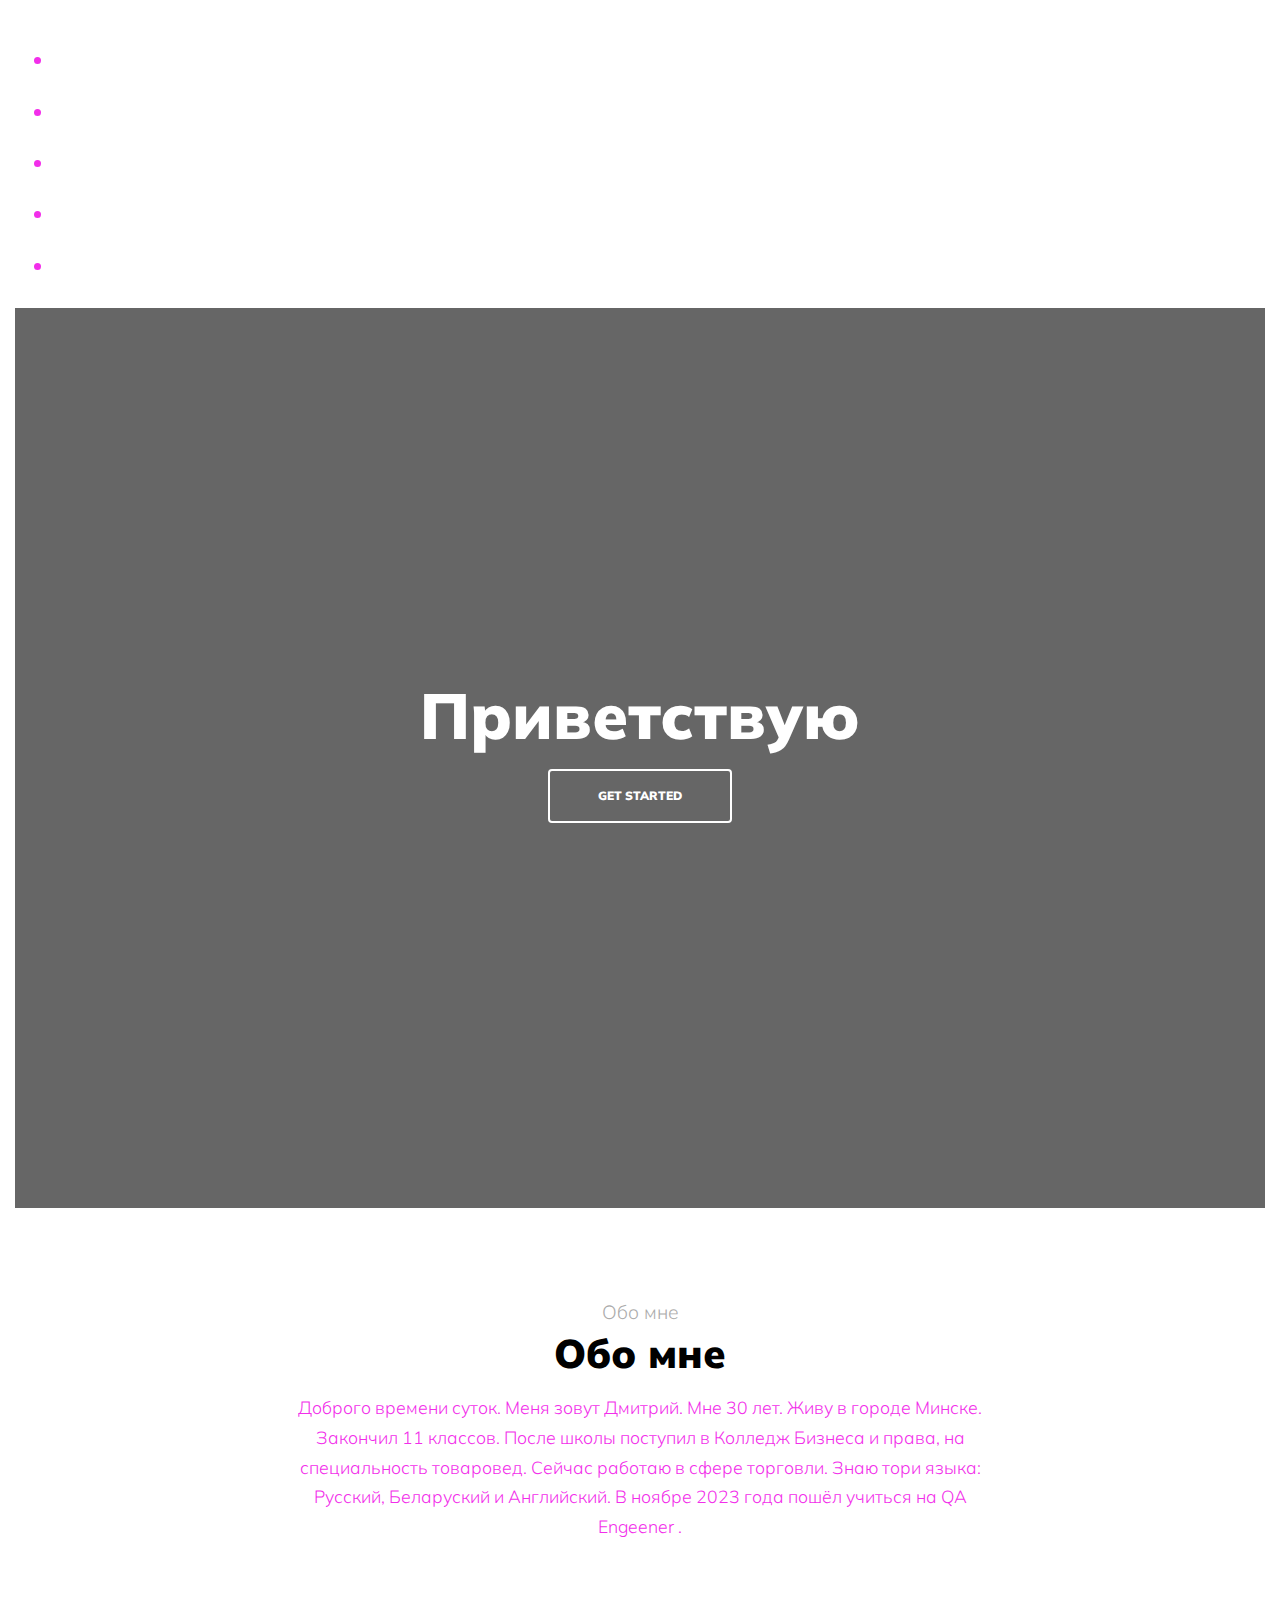
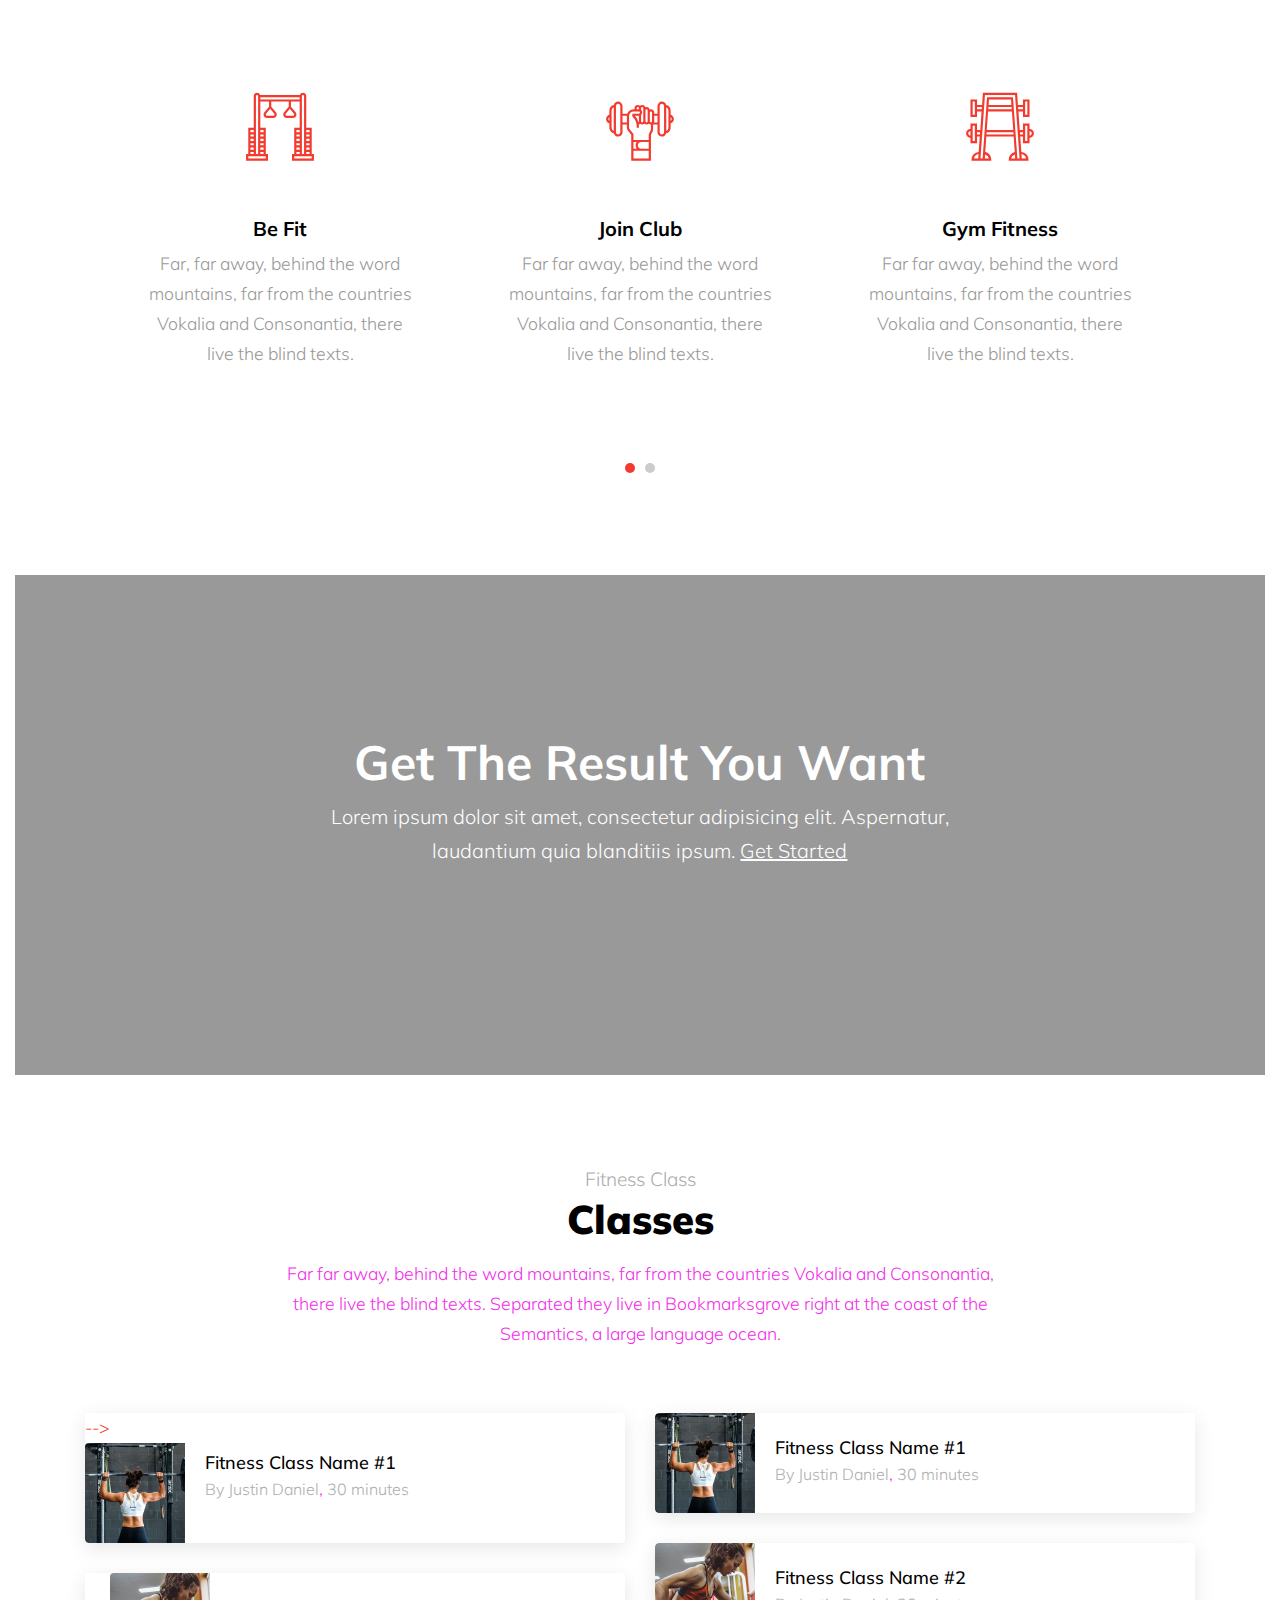
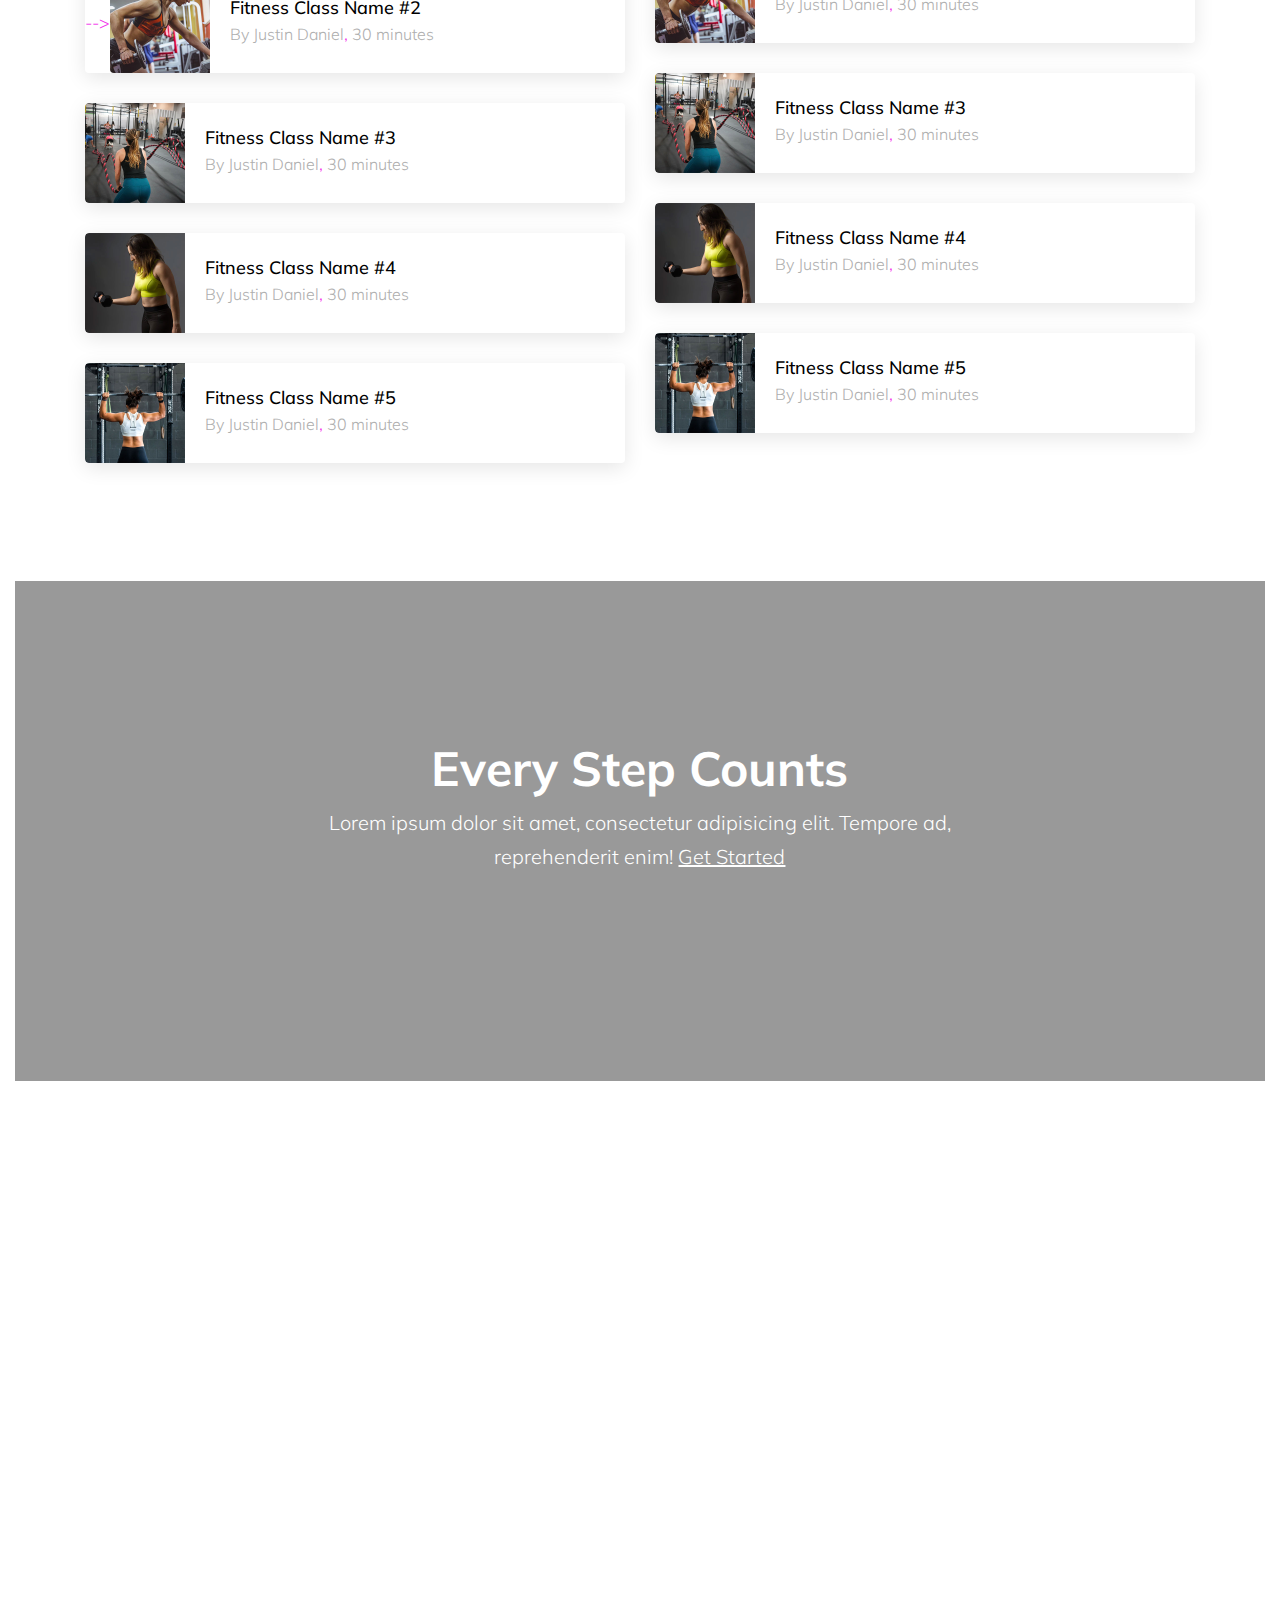
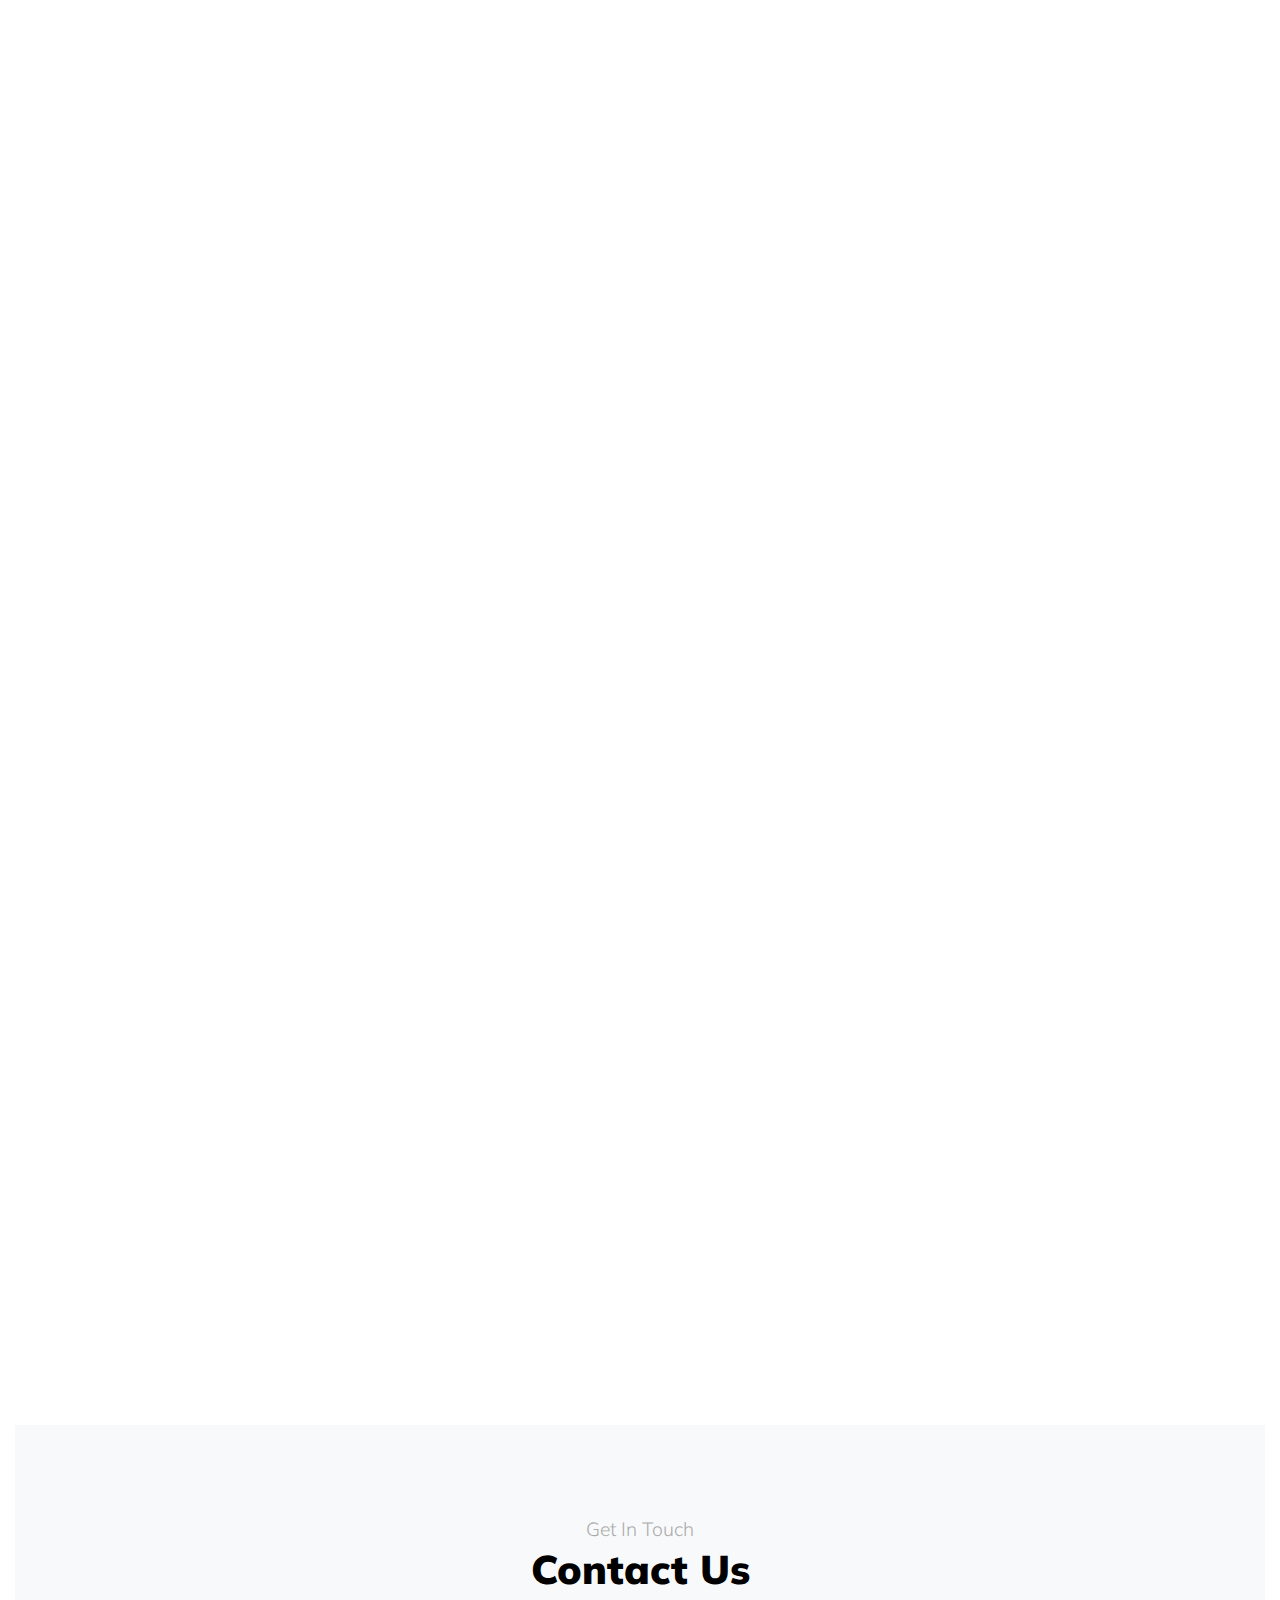
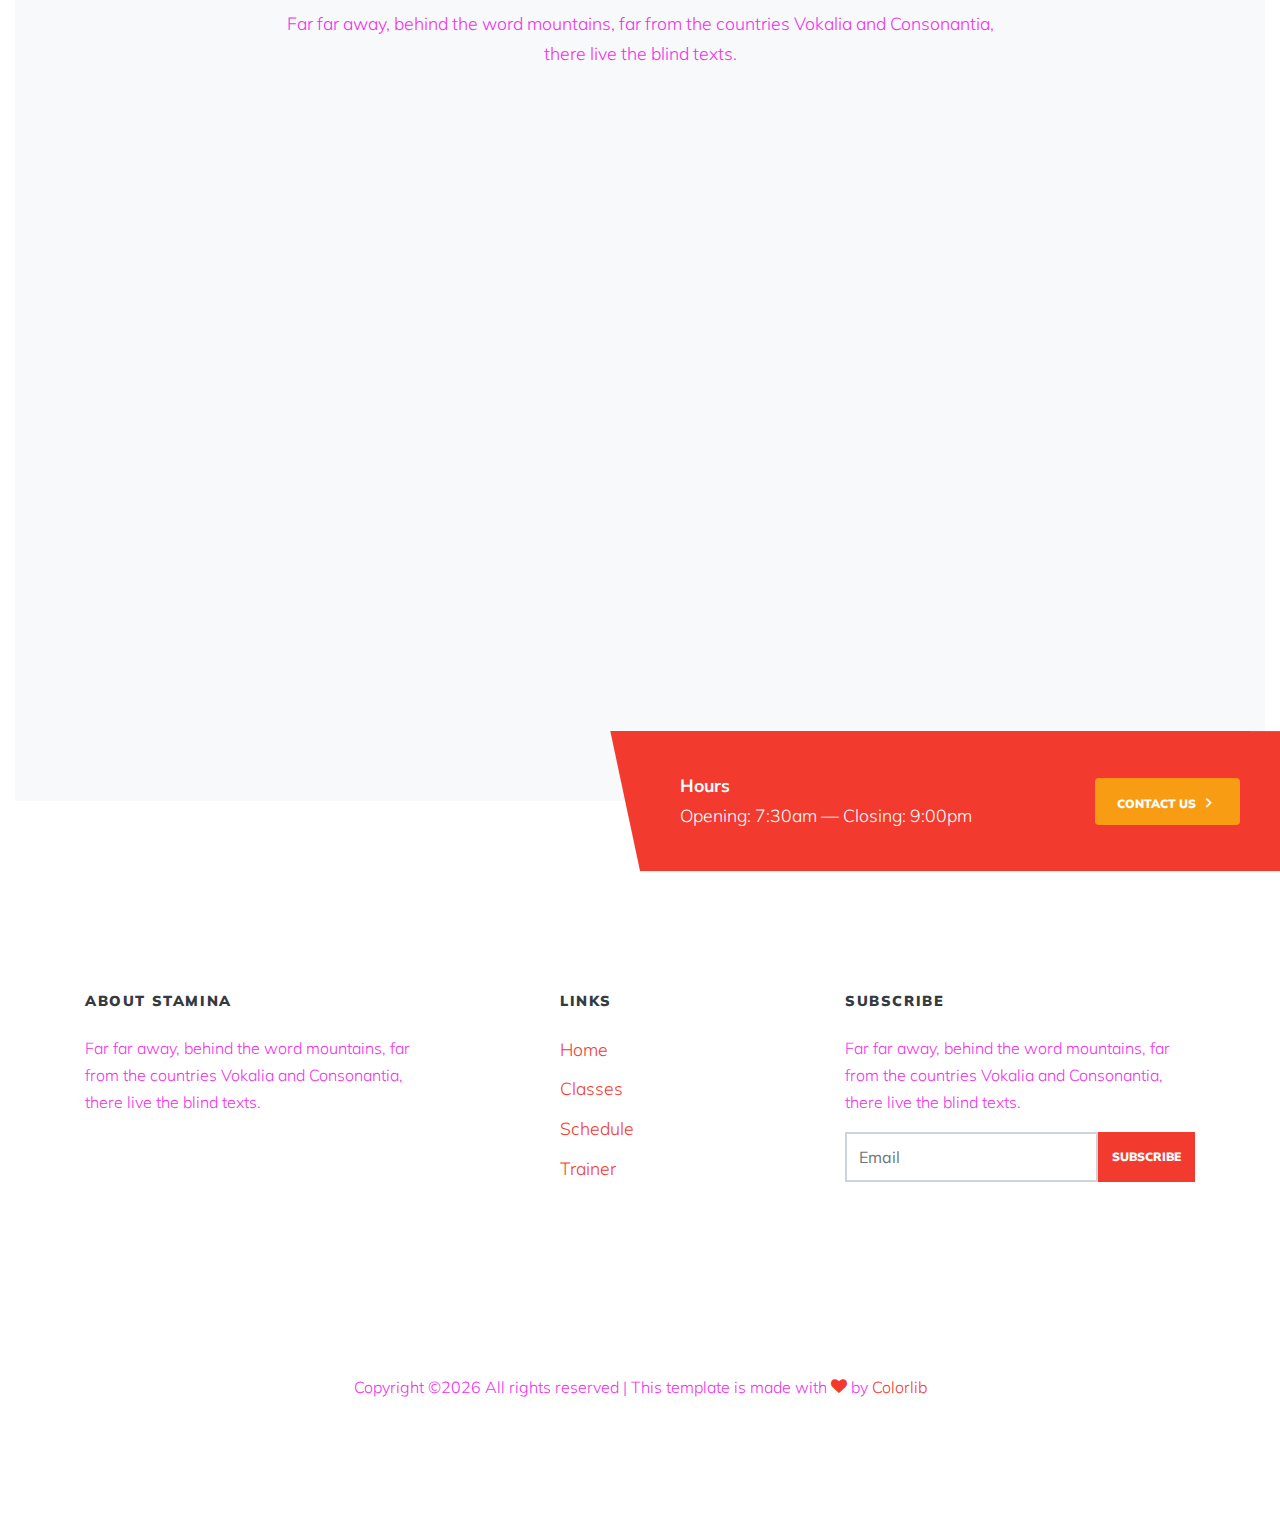
==== commit 20722297: "сайт" ====
--- a/site/index.html
+++ b/site/index.html
@@ -44,17 +44,17 @@
     </div>
 
 
-    <header class="site-navbar py-4 js-sticky-header site-navbar-target" role="banner">
-
-      <div class="container-fluid">
-        <div class="d-flex align-items-center">
-          <div class="site-logo"><a href="index.html">Stamina<span>.</span> </a></div>
+
+    <div class="container-fluid">
+      <div class="d-flex align-items-center">
+        <div class="site-logo"><a href="index.html">Дмитрий Буханов
+          <!--            <span>.</span> </a></div>-->
           <div class="ml-auto">
             <nav class="site-navigation position-relative text-right" role="navigation">
               <ul class="site-menu main-menu js-clone-nav mr-auto d-none d-lg-block">
                 <li><a href="#home-section" class="nav-link">Обо мне</a></li>
                 <li><a href="#classes-section" class="nav-link">Мои проекты</a></li>
-<!--                <li><a href="#schedule-section" class="nav-link">Schedule</a></li>-->
+                <!--                <li><a href="#schedule-section" class="nav-link">Schedule</a></li>-->
                 <li><a href="#trainer-section" class="nav-link">Отзывы</a></li>
                 <li><a href="#services-section" class="nav-link">Мои навыки</a></li>
                 <li><a href="#contact-section" class="nav-link">Контакты</a></li>
@@ -66,9 +66,8 @@
         </div>
       </div>
 
-    </header>
-
-    <a id="bgndVideo" class="player"
+
+      <a id="bgndVideo" class="player"
       data-property="{videoURL:'https://www.youtube.com/watch?v=w-cRWOjlk8c',showYTLogo:false, showAnnotations: false, showControls: false, cc_load_policy: false, containment:'#home-section',autoPlay:true, mute:true, startAt:255, stopAt: 271, opacity:1}">
     </a>
 
@@ -77,8 +76,8 @@
 
         <div class="row align-items-center">
           <div class="col-lg-12 mx-auto text-center" data-aos="fade-up">
-            <h1 class="mb-3">We Believe Little Things Matter</h1>
-            <p class="lead mx-auto desc mb-5">Lorem ipsum dolor sit amet, consectetur adipisicing elit. Adipisci voluptate, optio praesentium. Ex, veniam, harum.</p>
+            <h1 class="mb-3">Приветствую</h1>
+<!--            <p class="lead mx-auto desc mb-5">Lorem ipsum dolor sit amet, consectetur adipisicing elit. Adipisci voluptate, optio praesentium. Ex, veniam, harum.</p>-->
             <p class="text-center">
               <a href="#" class="btn btn-outline-white py-3 px-5">Get Started</a>
             </p>
@@ -88,7 +87,7 @@
       </div>
     </div>
 
-    <div class="schedule-wrap">
+<!--    <div class="schedule-wrap">
 
 
 
@@ -104,19 +103,21 @@
           </a>
         </div>
       </div>
-    </div>
+    </div>-->
 
     <div class="site-section">
       <div class="container">
 
         <div class="row justify-content-center text-center mb-5">
           <div class="col-md-8 section-heading">
-            <span class="subheading">Доброго времени суток</span>
-            <h2 class="heading mb-3">Меня зовут Дмитрий, мне 30 лет</h2>
-<!--            <p>Far far away, behind the word mountains, far from the countries Vokalia and Consonantia, there live the blind texts.-->
-<!--            Separated they live in Bookmarksgrove right at the coast of the Semantics, a large language ocean.</p>-->
-<!--          </div>-->
-<!--        </div>-->
+            <span class="subheading">Обо мне</span>
+            <h2 class="heading mb-3">Обо мне</h2>
+            <p>Доброго времени суток. Меня зовут Дмитрий. Мне 30 лет. Живу в городе Минске. Закончил 11 классов.
+                После школы поступил в Колледж Бизнеса и права, на специальность товаровед. Сейчас работаю в сфере торговли.
+                Знаю тори языка: Русский, Беларуский и Английский. В ноябре 2023 года пошёл учиться на QA Engeener
+            .</p>
+         </div>
+        </div>
 
         <!-- Slider -->
         <div class="owl-carousel nonloop-block-14 block-14" data-aos="fade">
@@ -125,7 +126,7 @@
               <span class="icon flaticon-fit"></span>
               <div class="ftco-feature-1-text">
                 <h2>Be Fit</h2>
-                <p>Far far away, behind the word mountains, far from the countries Vokalia and Consonantia, there live the blind texts.</p>
+                <p>Far, far away, behind the word mountains, far from the countries Vokalia and Consonantia, there live the blind texts.</p>
               </div>
             </div>
           </div>
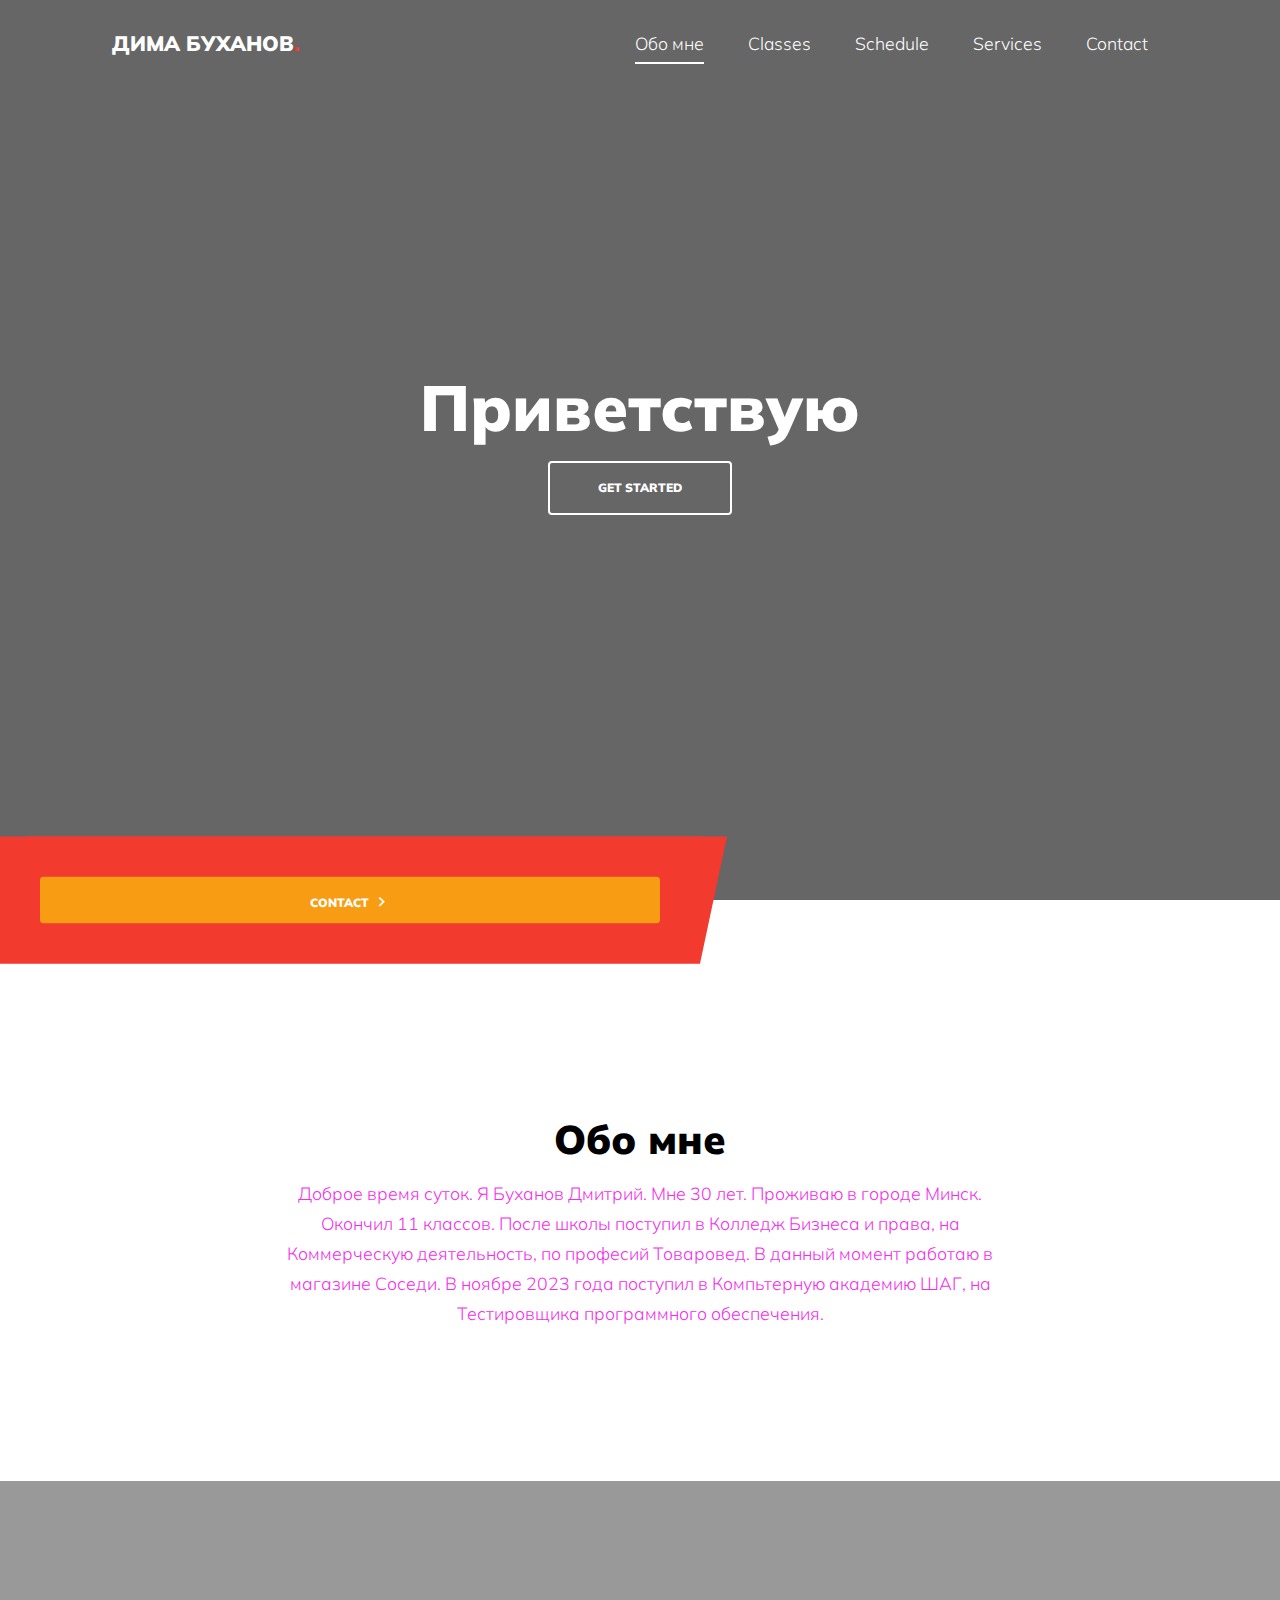
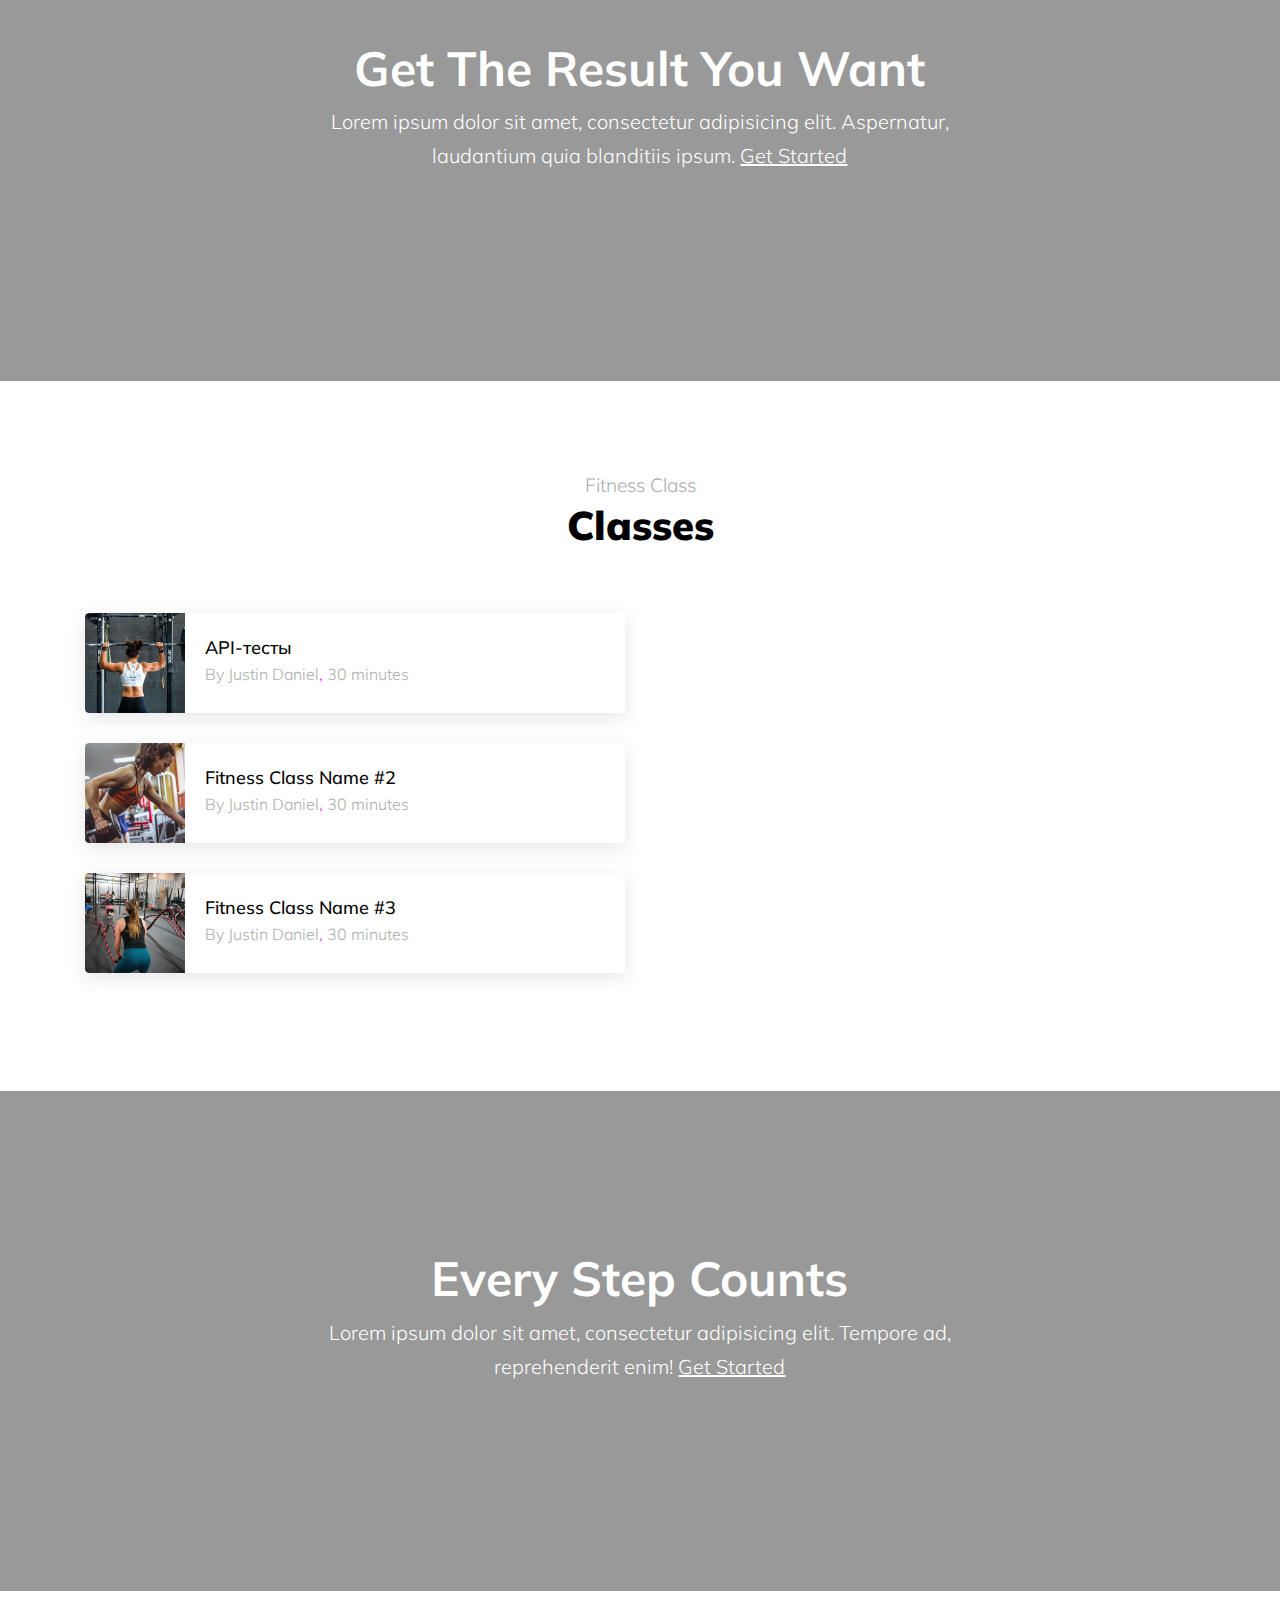
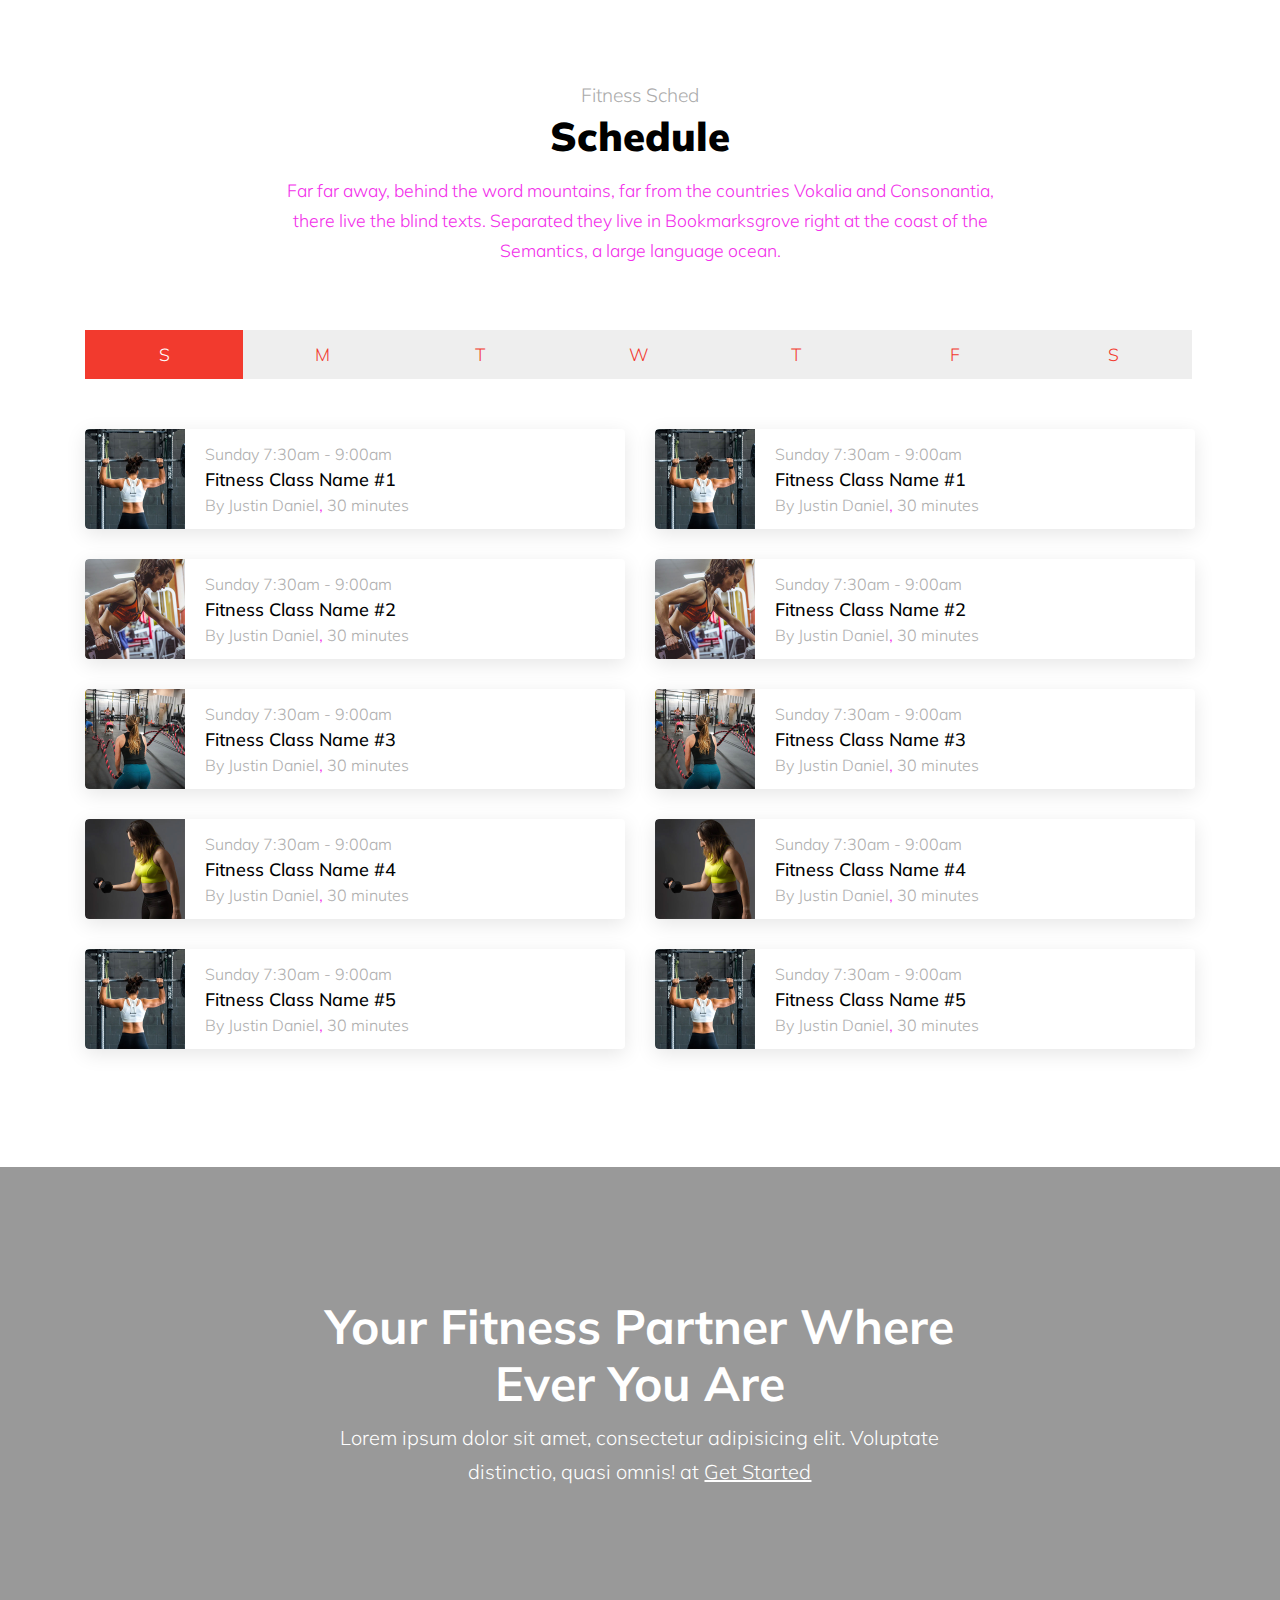
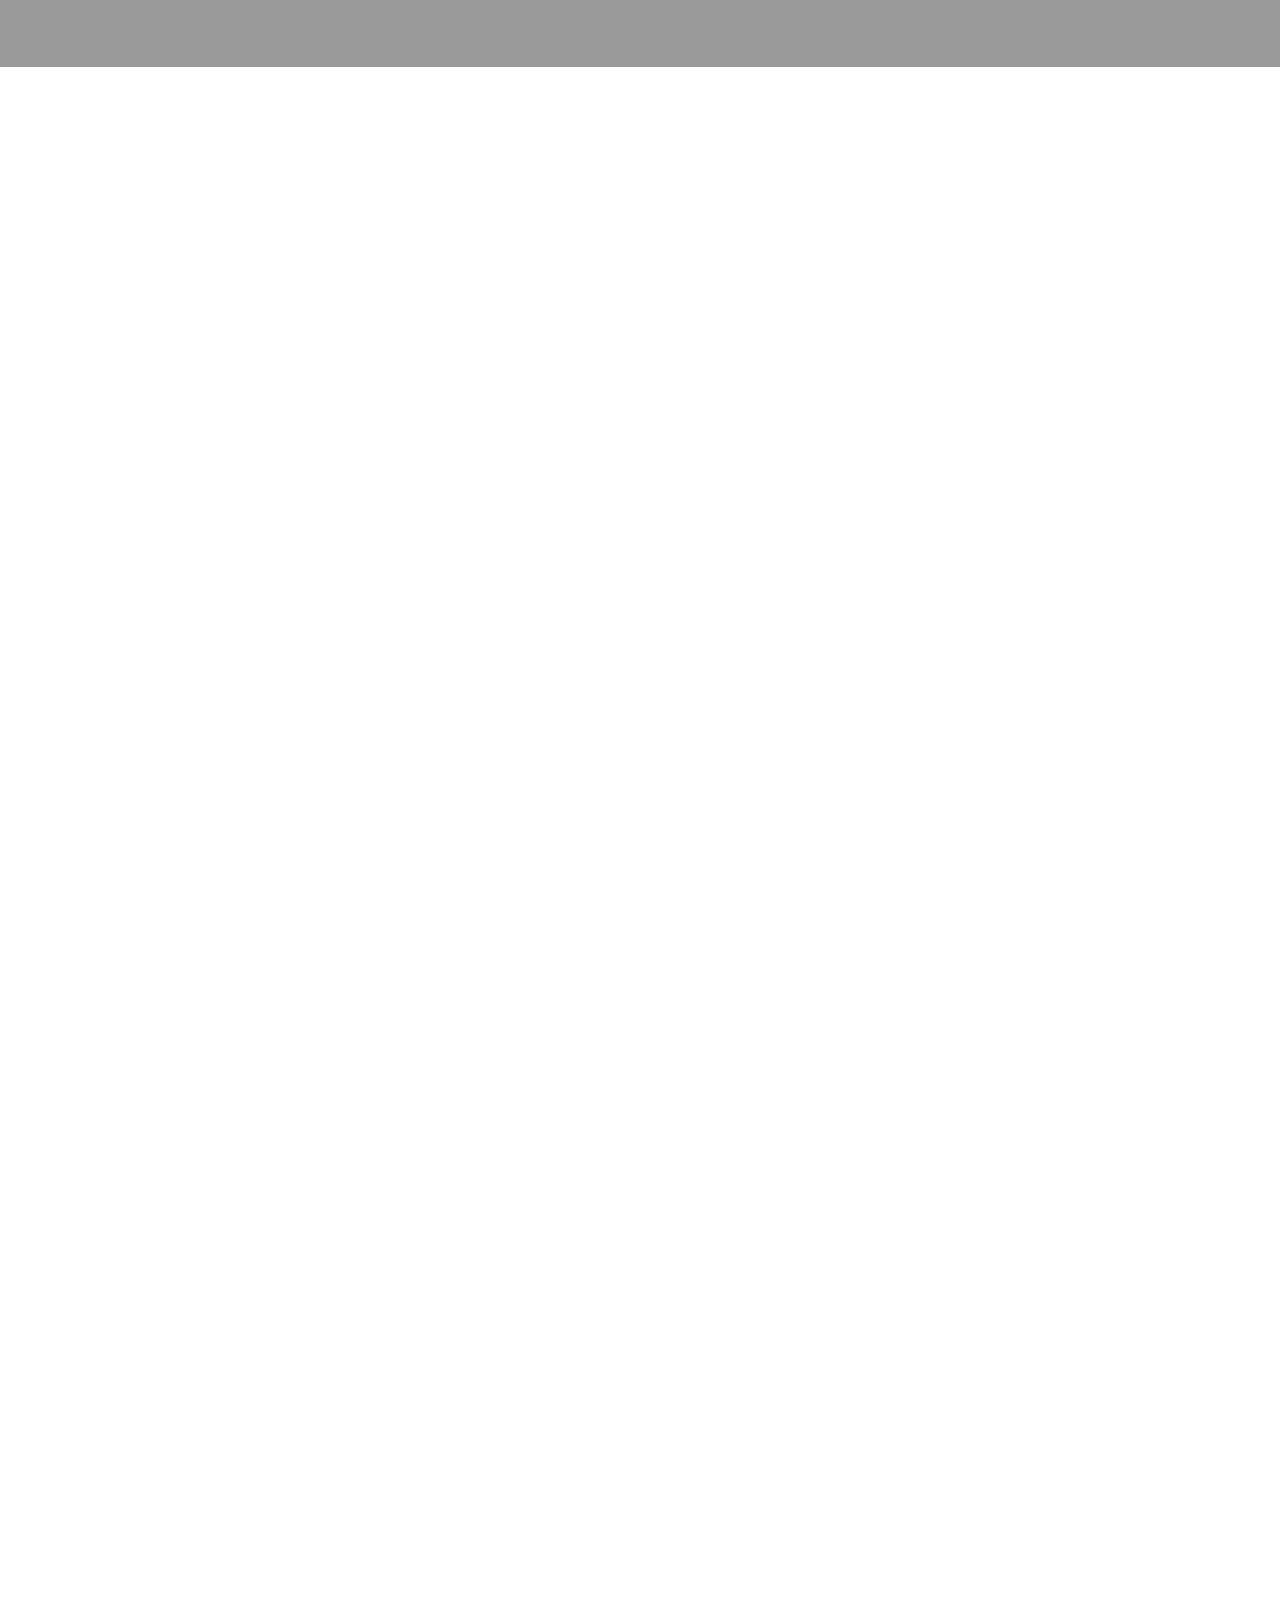
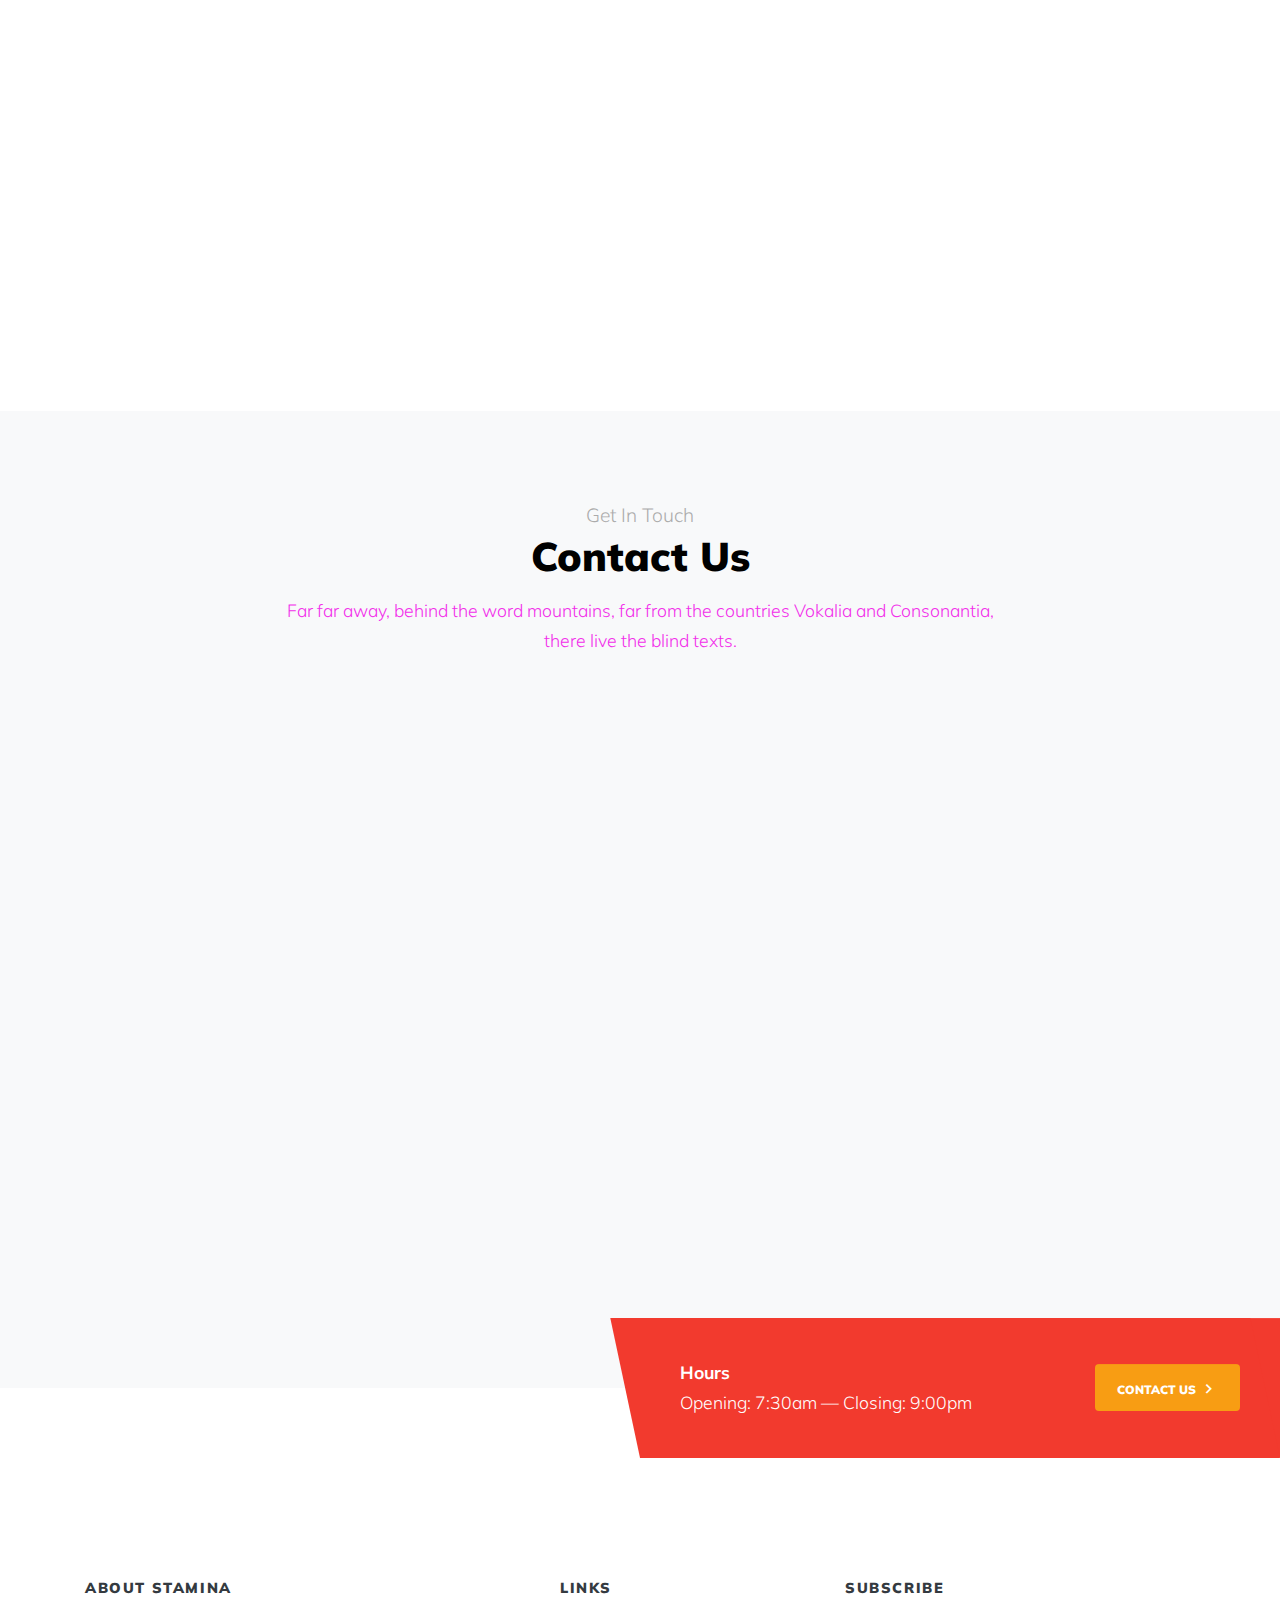
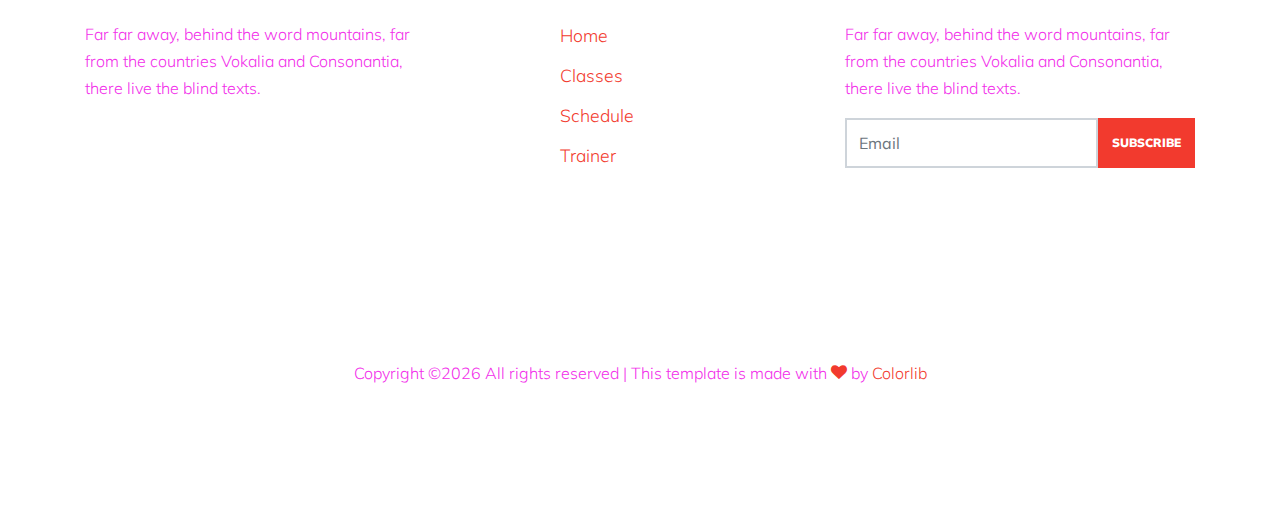
==== commit a4efbef0: "сайт" ====
--- a/site/index.html
+++ b/site/index.html
@@ -44,20 +44,20 @@
     </div>
 
 
-
-    <div class="container-fluid">
-      <div class="d-flex align-items-center">
-        <div class="site-logo"><a href="index.html">Дмитрий Буханов
-          <!--            <span>.</span> </a></div>-->
+    <header class="site-navbar py-4 js-sticky-header site-navbar-target" role="banner">
+
+      <div class="container-fluid">
+        <div class="d-flex align-items-center">
+          <div class="site-logo"><a href="index.html">Дима Буханов<span>.</span> </a></div>
           <div class="ml-auto">
             <nav class="site-navigation position-relative text-right" role="navigation">
               <ul class="site-menu main-menu js-clone-nav mr-auto d-none d-lg-block">
                 <li><a href="#home-section" class="nav-link">Обо мне</a></li>
-                <li><a href="#classes-section" class="nav-link">Мои проекты</a></li>
-                <!--                <li><a href="#schedule-section" class="nav-link">Schedule</a></li>-->
-                <li><a href="#trainer-section" class="nav-link">Отзывы</a></li>
-                <li><a href="#services-section" class="nav-link">Мои навыки</a></li>
-                <li><a href="#contact-section" class="nav-link">Контакты</a></li>
+                <li><a href="#classes-section" class="nav-link">Classes</a></li>
+                <li><a href="#schedule-section" class="nav-link">Schedule</a></li>
+<!--                <li><a href="#trainer-section" class="nav-link">Trainer</a></li>-->
+                <li><a href="#services-section" class="nav-link">Services</a></li>
+                <li><a href="#contact-section" class="nav-link">Contact</a></li>
               </ul>
             </nav>
             <a href="#" class="d-inline-block d-lg-none site-menu-toggle js-menu-toggle float-right"><span class="icon-menu h3"></span></a>
@@ -66,8 +66,9 @@
         </div>
       </div>
 
-
-      <a id="bgndVideo" class="player"
+    </header>
+
+    <a id="bgndVideo" class="player"
       data-property="{videoURL:'https://www.youtube.com/watch?v=w-cRWOjlk8c',showYTLogo:false, showAnnotations: false, showControls: false, cc_load_policy: false, containment:'#home-section',autoPlay:true, mute:true, startAt:255, stopAt: 271, opacity:1}">
     </a>
 
@@ -87,46 +88,46 @@
       </div>
     </div>
 
-<!--    <div class="schedule-wrap">
+    <div class="schedule-wrap">
 
 
 
       <div class="d-md-flex align-items-center">
-        <div class="hours mr-md-4 mb-4 mb-lg-0">
+<!--        <div class="hours mr-md-4 mb-4 mb-lg-0">
           <strong class="d-block">Hours</strong>
           Opening: 7:30am &mdash;
-          Closing: 9:00pm
+          Closing: 9:00pm-->
         </div>
         <div class="cta ml-auto">
           <a href="#contact-section" class="smoothscroll d-flex d-md-flex align-items-center btn">
-            <span class="mx-auto">  <span>Contact us</span> <span class="arrow icon-keyboard_arrow_right"></span></span>
+            <span class="mx-auto">  <span>Contact</span> <span class="arrow icon-keyboard_arrow_right"></span></span>
           </a>
         </div>
       </div>
-    </div>-->
+    </div>
 
     <div class="site-section">
       <div class="container">
 
         <div class="row justify-content-center text-center mb-5">
           <div class="col-md-8 section-heading">
-            <span class="subheading">Обо мне</span>
+<!--            <span class="subheading">Stay Healthy</span>-->
             <h2 class="heading mb-3">Обо мне</h2>
-            <p>Доброго времени суток. Меня зовут Дмитрий. Мне 30 лет. Живу в городе Минске. Закончил 11 классов.
-                После школы поступил в Колледж Бизнеса и права, на специальность товаровед. Сейчас работаю в сфере торговли.
-                Знаю тори языка: Русский, Беларуский и Английский. В ноябре 2023 года пошёл учиться на QA Engeener
-            .</p>
+            <p>Доброе время суток. Я Буханов Дмитрий. Мне 30 лет. Проживаю в городе Минск. Окончил 11 классов. После
+            школы поступил в Колледж Бизнеса и права, на Коммерческую деятельность, по професий Товаровед.
+            В данный момент работаю в магазине Соседи. В ноябре 2023 года поступил в Компьтерную академию ШАГ, на
+            Тестировщика программного обеспечения.</p>
          </div>
         </div>
 
         <!-- Slider -->
-        <div class="owl-carousel nonloop-block-14 block-14" data-aos="fade">
+<!--        <div class="owl-carousel nonloop-block-14 block-14" data-aos="fade">
           <div class="slide">
             <div class="ftco-feature-1">
               <span class="icon flaticon-fit"></span>
               <div class="ftco-feature-1-text">
                 <h2>Be Fit</h2>
-                <p>Far, far away, behind the word mountains, far from the countries Vokalia and Consonantia, there live the blind texts.</p>
+                <p>Far far away, behind the word mountains, far from the countries Vokalia and Consonantia, there live the blind texts.</p>
               </div>
             </div>
           </div>
@@ -181,7 +182,7 @@
               <div class="ftco-feature-1-text">
                 <h2>Body Warmup</h2>
                 <p>Far far away, behind the word mountains, far from the countries Vokalia and Consonantia, there live the blind
-                  texts.</p>
+                  texts.</p>-->
               </div>
             </div>
           </div>
@@ -210,24 +211,25 @@
           <div class="col-md-8  section-heading">
             <span class="subheading">Fitness Class</span>
             <h2 class="heading mb-3">Classes</h2>
-            <p>Far far away, behind the word mountains, far from the countries Vokalia and Consonantia, there live the blind texts.
-            Separated they live in Bookmarksgrove right at the coast of the Semantics, a large language ocean.</p>
+<!--            <p>Far far away, behind the word mountains, far from the countries Vokalia and Consonantia, there live the blind texts.
+            Separated they live in Bookmarksgrove right at the coast of the Semantics, a large language ocean.</p>-->
           </div>
         </div>
         <div class="row">
           <div class="col-lg-6">
             <div class="class-item d-flex align-items-center">
-             <a href="single.html" class="class-item-thumbnail">-->
+              <a href="single.html" class="class-item-thumbnail">
                 <img src="images/img_1.jpg" alt="Image">
               </a>
               <div class="class-item-text">
                 
-                <h2><a href="single.html">Fitness Class Name #1</a></h2>
+                <h2><a href="single.html">API-тесты</a></h2>
                 <span>By Justin Daniel</span>,
                 <span>30 minutes</span>
               </div>
             </div>
-            <div class="class-item d-flex align-items-center">-->
+
+            <div class="class-item d-flex align-items-center">
               <a href="single.html" class="class-item-thumbnail">
                 <img src="images/img_2.jpg" alt="Image">
               </a>
@@ -239,6 +241,69 @@
               </div>
             </div>
 
+            <div class="class-item d-flex align-items-center">
+              <a href="single.html" class="class-item-thumbnail">
+                <img src="images/img_3.jpg" alt="Image">
+              </a>
+              <div class="class-item-text">
+                
+                <h2><a href="single.html">Fitness Class Name #3</a></h2>
+                <span>By Justin Daniel</span>,
+                <span>30 minutes</span>
+              </div>
+            </div>
+            
+<!--            <div class="class-item d-flex align-items-center">
+              <a href="single.html" class="class-item-thumbnail">
+                <img src="images/img_4.jpg" alt="Image">
+              </a>
+              <div class="class-item-text">
+                
+                <h2><a href="single.html">Fitness Class Name #4</a></h2>
+                <span>By Justin Daniel</span>,
+                <span>30 minutes</span>
+              </div>
+            </div>
+
+            <div class="class-item d-flex align-items-center">
+              <a href="single.html" class="class-item-thumbnail">
+                <img src="images/img_1.jpg" alt="Image">
+              </a>
+              <div class="class-item-text">
+                
+                <h2><a href="single.html">Fitness Class Name #5</a></h2>
+                <span>By Justin Daniel</span>,
+                <span>30 minutes</span>-->
+              </div>
+            </div>
+            
+           
+          </div>
+<!--          <div class="col-lg-6">
+            <div class="class-item d-flex align-items-center">
+              <a href="single.html" class="class-item-thumbnail">
+                <img src="images/img_1.jpg" alt="Image">
+              </a>
+              <div class="class-item-text">
+                
+                <h2><a href="single.html">Fitness Class Name #1</a></h2>
+                <span>By Justin Daniel</span>,
+                <span>30 minutes</span>
+              </div>
+            </div>
+            
+            <div class="class-item d-flex align-items-center">
+              <a href="single.html" class="class-item-thumbnail">
+                <img src="images/img_2.jpg" alt="Image">
+              </a>
+              <div class="class-item-text">
+                
+                <h2><a href="single.html">Fitness Class Name #2</a></h2>
+                <span>By Justin Daniel</span>,
+                <span>30 minutes</span>
+              </div>
+            </div>
+            
             <div class="class-item d-flex align-items-center">
               <a href="single.html" class="class-item-thumbnail">
                 <img src="images/img_3.jpg" alt="Image">
@@ -262,69 +327,6 @@
                 <span>30 minutes</span>
               </div>
             </div>
-
-            <div class="class-item d-flex align-items-center">
-              <a href="single.html" class="class-item-thumbnail">
-                <img src="images/img_1.jpg" alt="Image">
-              </a>
-              <div class="class-item-text">
-                
-                <h2><a href="single.html">Fitness Class Name #5</a></h2>
-                <span>By Justin Daniel</span>,
-                <span>30 minutes</span>
-              </div>
-            </div>
-            
-           
-          </div>
-          <div class="col-lg-6">
-            <div class="class-item d-flex align-items-center">
-              <a href="single.html" class="class-item-thumbnail">
-                <img src="images/img_1.jpg" alt="Image">
-              </a>
-              <div class="class-item-text">
-                
-                <h2><a href="single.html">Fitness Class Name #1</a></h2>
-                <span>By Justin Daniel</span>,
-                <span>30 minutes</span>
-              </div>
-            </div>
-            
-            <div class="class-item d-flex align-items-center">
-              <a href="single.html" class="class-item-thumbnail">
-                <img src="images/img_2.jpg" alt="Image">
-              </a>
-              <div class="class-item-text">
-                
-                <h2><a href="single.html">Fitness Class Name #2</a></h2>
-                <span>By Justin Daniel</span>,
-                <span>30 minutes</span>
-              </div>
-            </div>
-            
-            <div class="class-item d-flex align-items-center">
-              <a href="single.html" class="class-item-thumbnail">
-                <img src="images/img_3.jpg" alt="Image">
-              </a>
-              <div class="class-item-text">
-                
-                <h2><a href="single.html">Fitness Class Name #3</a></h2>
-                <span>By Justin Daniel</span>,
-                <span>30 minutes</span>
-              </div>
-            </div>
-            
-            <div class="class-item d-flex align-items-center">
-              <a href="single.html" class="class-item-thumbnail">
-                <img src="images/img_4.jpg" alt="Image">
-              </a>
-              <div class="class-item-text">
-                
-                <h2><a href="single.html">Fitness Class Name #4</a></h2>
-                <span>By Justin Daniel</span>,
-                <span>30 minutes</span>
-              </div>
-            </div>
             
             <div class="class-item d-flex align-items-center">
               <a href="single.html" class="class-item-thumbnail">
@@ -334,7 +336,7 @@
                 
                 <h2><a href="single.html">Fitness Class Name #5</a></h2>
                 <span>By Justin Daniel</span>,
-                <span>30 minutes</span>
+                <span>30 minutes</span>-->
               </div>
             </div>
           </div>
@@ -354,7 +356,984 @@
       </div>
     </div>
 
-
+    <div class="site-section" id="schedule-section">
+      <div class="container">
+        <div class="row justify-content-center text-center mb-5">
+          <div class="col-md-8  section-heading">
+            <span class="subheading">Fitness Sched</span>
+            <h2 class="heading mb-3">Schedule</h2>
+            <p>Far far away, behind the word mountains, far from the countries Vokalia and Consonantia, there live the blind
+              texts.
+              Separated they live in Bookmarksgrove right at the coast of the Semantics, a large language ocean.</p>
+          </div>
+        </div>
+
+        
+        <div class="row">
+          <div class="col-12">
+            <ul class="nav days d-flex" role="tablist">
+              <li class="nav-item">
+                <a class="nav-link active" id="sunday-tab" data-toggle="tab" href="#nav-sunday" role="tab" aria-controls="sunday"
+                  aria-selected="true">S</a>
+              </li>
+              <li class="nav-item">
+                <a class="nav-link" id="monday-tab" data-toggle="tab" href="#nav-monday" role="tab" aria-controls="monday"
+                  aria-selected="false">M</a>
+              </li>
+              <li class="nav-item">
+                <a class="nav-link" id="tuesday-tab" data-toggle="tab" href="#nav-tuesday" role="tab" aria-controls="tuesday"
+                  aria-selected="false">T</a>
+              </li>
+              <li class="nav-item">
+                <a class="nav-link" id="wednesday-tab" data-toggle="tab" href="#nav-wednesday" role="tab" aria-controls="wednesday"
+                  aria-selected="false">W</a>
+              </li>
+
+              <li class="nav-item">
+                <a class="nav-link" id="thursday-tab" data-toggle="tab" href="#nav-thursday" role="tab" aria-controls="thursday"
+                  aria-selected="false">T</a>
+              </li><li class="nav-item">
+                <a class="nav-link" id="friday-tab" data-toggle="tab" href="#nav-friday" role="tab" aria-controls="friday"
+                  aria-selected="false">F</a>
+              </li>
+              <li class="nav-item">
+                <a class="nav-link" id="saturday-tab" data-toggle="tab" href="#nav-saturday" role="tab" aria-controls="saturday"
+                  aria-selected="false">S</a>
+              </li>
+            </ul>
+          </div>
+        </div>
+
+        <div class="tab-content">
+          <div class="tab-pane fade show active" id="nav-sunday" role="tabpanel" aria-labelledby="nav-sunday-tab">
+            <div class="row">
+              <div class="col-lg-6">
+                <div class="class-item d-flex align-items-center">
+                  <a href="single.html" class="class-item-thumbnail">
+                    <img src="images/img_1.jpg" alt="Image">
+                  </a>
+                  <div class="class-item-text">
+                    <span>Sunday 7:30am - 9:00am</span>
+                    <h2><a href="single.html">Fitness Class Name #1</a></h2>
+                    <span>By Justin Daniel</span>,
+                    <span>30 minutes</span>
+                  </div>
+                </div>
+            
+                <div class="class-item d-flex align-items-center">
+                  <a href="single.html" class="class-item-thumbnail">
+                    <img src="images/img_2.jpg" alt="Image">
+                  </a>
+                  <div class="class-item-text">
+                    <span>Sunday 7:30am - 9:00am</span>
+                    <h2><a href="single.html">Fitness Class Name #2</a></h2>
+                    <span>By Justin Daniel</span>,
+                    <span>30 minutes</span>
+                  </div>
+                </div>
+            
+                <div class="class-item d-flex align-items-center">
+                  <a href="single.html" class="class-item-thumbnail">
+                    <img src="images/img_3.jpg" alt="Image">
+                  </a>
+                  <div class="class-item-text">
+                    <span>Sunday 7:30am - 9:00am</span>
+                    <h2><a href="single.html">Fitness Class Name #3</a></h2>
+                    <span>By Justin Daniel</span>,
+                    <span>30 minutes</span>
+                  </div>
+                </div>
+            
+                <div class="class-item d-flex align-items-center">
+                  <a href="single.html" class="class-item-thumbnail">
+                    <img src="images/img_4.jpg" alt="Image">
+                  </a>
+                  <div class="class-item-text">
+                    <span>Sunday 7:30am - 9:00am</span>
+                    <h2><a href="single.html">Fitness Class Name #4</a></h2>
+                    <span>By Justin Daniel</span>,
+                    <span>30 minutes</span>
+                  </div>
+                </div>
+            
+                <div class="class-item d-flex align-items-center">
+                  <a href="single.html" class="class-item-thumbnail">
+                    <img src="images/img_1.jpg" alt="Image">
+                  </a>
+                  <div class="class-item-text">
+                    <span>Sunday 7:30am - 9:00am</span>
+                    <h2><a href="single.html">Fitness Class Name #5</a></h2>
+                    <span>By Justin Daniel</span>,
+                    <span>30 minutes</span>
+                  </div>
+                </div>
+            
+            
+              </div>
+              <div class="col-lg-6">
+                <div class="class-item d-flex align-items-center">
+                  <a href="single.html" class="class-item-thumbnail">
+                    <img src="images/img_1.jpg" alt="Image">
+                  </a>
+                  <div class="class-item-text">
+                    <span>Sunday 7:30am - 9:00am</span>
+                    <h2><a href="single.html">Fitness Class Name #1</a></h2>
+                    <span>By Justin Daniel</span>,
+                    <span>30 minutes</span>
+                  </div>
+                </div>
+            
+                <div class="class-item d-flex align-items-center">
+                  <a href="single.html" class="class-item-thumbnail">
+                    <img src="images/img_2.jpg" alt="Image">
+                  </a>
+                  <div class="class-item-text">
+                    <span>Sunday 7:30am - 9:00am</span>
+                    <h2><a href="single.html">Fitness Class Name #2</a></h2>
+                    <span>By Justin Daniel</span>,
+                    <span>30 minutes</span>
+                  </div>
+                </div>
+            
+                <div class="class-item d-flex align-items-center">
+                  <a href="single.html" class="class-item-thumbnail">
+                    <img src="images/img_3.jpg" alt="Image">
+                  </a>
+                  <div class="class-item-text">
+                    <span>Sunday 7:30am - 9:00am</span>
+                    <h2><a href="single.html">Fitness Class Name #3</a></h2>
+                    <span>By Justin Daniel</span>,
+                    <span>30 minutes</span>
+                  </div>
+                </div>
+            
+                <div class="class-item d-flex align-items-center">
+                  <a href="single.html" class="class-item-thumbnail">
+                    <img src="images/img_4.jpg" alt="Image">
+                  </a>
+                  <div class="class-item-text">
+                    <span>Sunday 7:30am - 9:00am</span>
+                    <h2><a href="single.html">Fitness Class Name #4</a></h2>
+                    <span>By Justin Daniel</span>,
+                    <span>30 minutes</span>
+                  </div>
+                </div>
+            
+                <div class="class-item d-flex align-items-center">
+                  <a href="single.html" class="class-item-thumbnail">
+                    <img src="images/img_1.jpg" alt="Image">
+                  </a>
+                  <div class="class-item-text">
+                    <span>Sunday 7:30am - 9:00am</span>
+                    <h2><a href="single.html">Fitness Class Name #5</a></h2>
+                    <span>By Justin Daniel</span>,
+                    <span>30 minutes</span>
+                  </div>
+                </div>
+              </div>
+            </div>
+          </div>
+          <div class="tab-pane fade" id="nav-monday" role="tabpanel" aria-labelledby="nav-monday-tab">
+            <div class="row">
+              <div class="col-lg-6">
+                <div class="class-item d-flex align-items-center">
+                  <a href="single.html" class="class-item-thumbnail">
+                    <img src="images/img_4.jpg" alt="Image">
+                  </a>
+                  <div class="class-item-text">
+                    <span>Monday 7:30am - 9:00am</span>
+                    <h2><a href="single.html">Fitness Class Name #4</a></h2>
+                    <span>By Justin Daniel</span>,
+                    <span>30 minutes</span>
+                  </div>
+                </div>
+                <div class="class-item d-flex align-items-center">
+                  <a href="single.html" class="class-item-thumbnail">
+                    <img src="images/img_1.jpg" alt="Image">
+                  </a>
+                  <div class="class-item-text">
+                    <span>Monday 7:30am - 9:00am</span>
+                    <h2><a href="single.html">Fitness Class Name #1</a></h2>
+                    <span>By Justin Daniel</span>,
+                    <span>30 minutes</span>
+                  </div>
+                </div>
+          
+                <div class="class-item d-flex align-items-center">
+                  <a href="single.html" class="class-item-thumbnail">
+                    <img src="images/img_2.jpg" alt="Image">
+                  </a>
+                  <div class="class-item-text">
+                    <span>Monday 7:30am - 9:00am</span>
+                    <h2><a href="single.html">Fitness Class Name #2</a></h2>
+                    <span>By Justin Daniel</span>,
+                    <span>30 minutes</span>
+                  </div>
+                </div>
+          
+                <div class="class-item d-flex align-items-center">
+                  <a href="single.html" class="class-item-thumbnail">
+                    <img src="images/img_3.jpg" alt="Image">
+                  </a>
+                  <div class="class-item-text">
+                    <span>Monday 7:30am - 9:00am</span>
+                    <h2><a href="single.html">Fitness Class Name #3</a></h2>
+                    <span>By Justin Daniel</span>,
+                    <span>30 minutes</span>
+                  </div>
+                </div>
+          
+                
+          
+                <div class="class-item d-flex align-items-center">
+                  <a href="single.html" class="class-item-thumbnail">
+                    <img src="images/img_1.jpg" alt="Image">
+                  </a>
+                  <div class="class-item-text">
+                    <span>Monday 7:30am - 9:00am</span>
+                    <h2><a href="single.html">Fitness Class Name #5</a></h2>
+                    <span>By Justin Daniel</span>,
+                    <span>30 minutes</span>
+                  </div>
+                </div>
+          
+          
+              </div>
+              <div class="col-lg-6">
+                <div class="class-item d-flex align-items-center">
+                  <a href="single.html" class="class-item-thumbnail">
+                    <img src="images/img_1.jpg" alt="Image">
+                  </a>
+                  <div class="class-item-text">
+                    <span>Monday 7:30am - 9:00am</span>
+                    <h2><a href="single.html">Fitness Class Name #1</a></h2>
+                    <span>By Justin Daniel</span>,
+                    <span>30 minutes</span>
+                  </div>
+                </div>
+          
+                <div class="class-item d-flex align-items-center">
+                  <a href="single.html" class="class-item-thumbnail">
+                    <img src="images/img_2.jpg" alt="Image">
+                  </a>
+                  <div class="class-item-text">
+                    <span>Monday 7:30am - 9:00am</span>
+                    <h2><a href="single.html">Fitness Class Name #2</a></h2>
+                    <span>By Justin Daniel</span>,
+                    <span>30 minutes</span>
+                  </div>
+                </div>
+          
+                <div class="class-item d-flex align-items-center">
+                  <a href="single.html" class="class-item-thumbnail">
+                    <img src="images/img_3.jpg" alt="Image">
+                  </a>
+                  <div class="class-item-text">
+                    <span>Monday 7:30am - 9:00am</span>
+                    <h2><a href="single.html">Fitness Class Name #3</a></h2>
+                    <span>By Justin Daniel</span>,
+                    <span>30 minutes</span>
+                  </div>
+                </div>
+          
+                <div class="class-item d-flex align-items-center">
+                  <a href="single.html" class="class-item-thumbnail">
+                    <img src="images/img_4.jpg" alt="Image">
+                  </a>
+                  <div class="class-item-text">
+                    <span>Monday 7:30am - 9:00am</span>
+                    <h2><a href="single.html">Fitness Class Name #4</a></h2>
+                    <span>By Justin Daniel</span>,
+                    <span>30 minutes</span>
+                  </div>
+                </div>
+          
+                <div class="class-item d-flex align-items-center">
+                  <a href="single.html" class="class-item-thumbnail">
+                    <img src="images/img_1.jpg" alt="Image">
+                  </a>
+                  <div class="class-item-text">
+                    <span>Monday 7:30am - 9:00am</span>
+                    <h2><a href="single.html">Fitness Class Name #5</a></h2>
+                    <span>By Justin Daniel</span>,
+                    <span>30 minutes</span>
+                  </div>
+                </div>
+              </div>
+            </div>
+          </div>
+          <div class="tab-pane fade" id="nav-tuesday" role="tabpanel" aria-labelledby="nav-tuesday-tab">
+            <div class="row">
+              <div class="col-lg-6">
+                <div class="class-item d-flex align-items-center">
+                  <a href="single.html" class="class-item-thumbnail">
+                    <img src="images/img_2.jpg" alt="Image">
+                  </a>
+                  <div class="class-item-text">
+                    <span>Tuesday 7:30am - 9:00am</span>
+                    <h2><a href="single.html">Fitness Class Name #2</a></h2>
+                    <span>By Justin Daniel</span>,
+                    <span>30 minutes</span>
+                  </div>
+                </div>
+                <div class="class-item d-flex align-items-center">
+                  <a href="single.html" class="class-item-thumbnail">
+                    <img src="images/img_1.jpg" alt="Image">
+                  </a>
+                  <div class="class-item-text">
+                    <span>Tuesday 7:30am - 9:00am</span>
+                    <h2><a href="single.html">Fitness Class Name #1</a></h2>
+                    <span>By Justin Daniel</span>,
+                    <span>30 minutes</span>
+                  </div>
+                </div>
+          
+                
+          
+                <div class="class-item d-flex align-items-center">
+                  <a href="single.html" class="class-item-thumbnail">
+                    <img src="images/img_3.jpg" alt="Image">
+                  </a>
+                  <div class="class-item-text">
+                    <span>Tuesday 7:30am - 9:00am</span>
+                    <h2><a href="single.html">Fitness Class Name #3</a></h2>
+                    <span>By Justin Daniel</span>,
+                    <span>30 minutes</span>
+                  </div>
+                </div>
+          
+                <div class="class-item d-flex align-items-center">
+                  <a href="single.html" class="class-item-thumbnail">
+                    <img src="images/img_4.jpg" alt="Image">
+                  </a>
+                  <div class="class-item-text">
+                    <span>Tuesday 7:30am - 9:00am</span>
+                    <h2><a href="single.html">Fitness Class Name #4</a></h2>
+                    <span>By Justin Daniel</span>,
+                    <span>30 minutes</span>
+                  </div>
+                </div>
+          
+                <div class="class-item d-flex align-items-center">
+                  <a href="single.html" class="class-item-thumbnail">
+                    <img src="images/img_1.jpg" alt="Image">
+                  </a>
+                  <div class="class-item-text">
+                    <span>Tuesday 7:30am - 9:00am</span>
+                    <h2><a href="single.html">Fitness Class Name #5</a></h2>
+                    <span>By Justin Daniel</span>,
+                    <span>30 minutes</span>
+                  </div>
+                </div>
+          
+          
+              </div>
+              <div class="col-lg-6">
+                <div class="class-item d-flex align-items-center">
+                  <a href="single.html" class="class-item-thumbnail">
+                    <img src="images/img_3.jpg" alt="Image">
+                  </a>
+                  <div class="class-item-text">
+                    <span>Tuesday 7:30am - 9:00am</span>
+                    <h2><a href="single.html">Fitness Class Name #3</a></h2>
+                    <span>By Justin Daniel</span>,
+                    <span>30 minutes</span>
+                  </div>
+                </div>
+                <div class="class-item d-flex align-items-center">
+                  <a href="single.html" class="class-item-thumbnail">
+                    <img src="images/img_1.jpg" alt="Image">
+                  </a>
+                  <div class="class-item-text">
+                    <span>Tuesday 7:30am - 9:00am</span>
+                    <h2><a href="single.html">Fitness Class Name #1</a></h2>
+                    <span>By Justin Daniel</span>,
+                    <span>30 minutes</span>
+                  </div>
+                </div>
+          
+                <div class="class-item d-flex align-items-center">
+                  <a href="single.html" class="class-item-thumbnail">
+                    <img src="images/img_2.jpg" alt="Image">
+                  </a>
+                  <div class="class-item-text">
+                    <span>Tuesday 7:30am - 9:00am</span>
+                    <h2><a href="single.html">Fitness Class Name #2</a></h2>
+                    <span>By Justin Daniel</span>,
+                    <span>30 minutes</span>
+                  </div>
+                </div>
+          
+                
+          
+                <div class="class-item d-flex align-items-center">
+                  <a href="single.html" class="class-item-thumbnail">
+                    <img src="images/img_4.jpg" alt="Image">
+                  </a>
+                  <div class="class-item-text">
+                    <span>Tuesday 7:30am - 9:00am</span>
+                    <h2><a href="single.html">Fitness Class Name #4</a></h2>
+                    <span>By Justin Daniel</span>,
+                    <span>30 minutes</span>
+                  </div>
+                </div>
+          
+                <div class="class-item d-flex align-items-center">
+                  <a href="single.html" class="class-item-thumbnail">
+                    <img src="images/img_1.jpg" alt="Image">
+                  </a>
+                  <div class="class-item-text">
+                    <span>Tuesday 7:30am - 9:00am</span>
+                    <h2><a href="single.html">Fitness Class Name #5</a></h2>
+                    <span>By Justin Daniel</span>,
+                    <span>30 minutes</span>
+                  </div>
+                </div>
+              </div>
+            </div>
+          </div>
+          <div class="tab-pane fade" id="nav-wednesday" role="tabpanel" aria-labelledby="nav-wednesday-tab">
+            <div class="row">
+              <div class="col-lg-6">
+                <div class="class-item d-flex align-items-center">
+                  <a href="single.html" class="class-item-thumbnail">
+                    <img src="images/img_2.jpg" alt="Image">
+                  </a>
+                  <div class="class-item-text">
+                    <span>Wednesday 7:30am - 9:00am</span>
+                    <h2><a href="single.html">Fitness Class Name #2</a></h2>
+                    <span>By Justin Daniel</span>,
+                    <span>30 minutes</span>
+                  </div>
+                </div>
+                <div class="class-item d-flex align-items-center">
+                  <a href="single.html" class="class-item-thumbnail">
+                    <img src="images/img_1.jpg" alt="Image">
+                  </a>
+                  <div class="class-item-text">
+                    <span>Wednesday 7:30am - 9:00am</span>
+                    <h2><a href="single.html">Fitness Class Name #1</a></h2>
+                    <span>By Justin Daniel</span>,
+                    <span>30 minutes</span>
+                  </div>
+                </div>
+          
+          
+          
+                <div class="class-item d-flex align-items-center">
+                  <a href="single.html" class="class-item-thumbnail">
+                    <img src="images/img_3.jpg" alt="Image">
+                  </a>
+                  <div class="class-item-text">
+                    <span>Wednesday 7:30am - 9:00am</span>
+                    <h2><a href="single.html">Fitness Class Name #3</a></h2>
+                    <span>By Justin Daniel</span>,
+                    <span>30 minutes</span>
+                  </div>
+                </div>
+          
+                <div class="class-item d-flex align-items-center">
+                  <a href="single.html" class="class-item-thumbnail">
+                    <img src="images/img_4.jpg" alt="Image">
+                  </a>
+                  <div class="class-item-text">
+                    <span>Wednesday 7:30am - 9:00am</span>
+                    <h2><a href="single.html">Fitness Class Name #4</a></h2>
+                    <span>By Justin Daniel</span>,
+                    <span>30 minutes</span>
+                  </div>
+                </div>
+          
+                <div class="class-item d-flex align-items-center">
+                  <a href="single.html" class="class-item-thumbnail">
+                    <img src="images/img_1.jpg" alt="Image">
+                  </a>
+                  <div class="class-item-text">
+                    <span>Wednesday 7:30am - 9:00am</span>
+                    <h2><a href="single.html">Fitness Class Name #5</a></h2>
+                    <span>By Justin Daniel</span>,
+                    <span>30 minutes</span>
+                  </div>
+                </div>
+          
+          
+              </div>
+              <div class="col-lg-6">
+                <div class="class-item d-flex align-items-center">
+                  <a href="single.html" class="class-item-thumbnail">
+                    <img src="images/img_3.jpg" alt="Image">
+                  </a>
+                  <div class="class-item-text">
+                    <span>Wednesday 7:30am - 9:00am</span>
+                    <h2><a href="single.html">Fitness Class Name #3</a></h2>
+                    <span>By Justin Daniel</span>,
+                    <span>30 minutes</span>
+                  </div>
+                </div>
+                <div class="class-item d-flex align-items-center">
+                  <a href="single.html" class="class-item-thumbnail">
+                    <img src="images/img_1.jpg" alt="Image">
+                  </a>
+                  <div class="class-item-text">
+                    <span>Wednesday 7:30am - 9:00am</span>
+                    <h2><a href="single.html">Fitness Class Name #1</a></h2>
+                    <span>By Justin Daniel</span>,
+                    <span>30 minutes</span>
+                  </div>
+                </div>
+          
+                <div class="class-item d-flex align-items-center">
+                  <a href="single.html" class="class-item-thumbnail">
+                    <img src="images/img_2.jpg" alt="Image">
+                  </a>
+                  <div class="class-item-text">
+                    <span>Wednesday 7:30am - 9:00am</span>
+                    <h2><a href="single.html">Fitness Class Name #2</a></h2>
+                    <span>By Justin Daniel</span>,
+                    <span>30 minutes</span>
+                  </div>
+                </div>
+          
+          
+          
+                <div class="class-item d-flex align-items-center">
+                  <a href="single.html" class="class-item-thumbnail">
+                    <img src="images/img_4.jpg" alt="Image">
+                  </a>
+                  <div class="class-item-text">
+                    <span>Wednesday 7:30am - 9:00am</span>
+                    <h2><a href="single.html">Fitness Class Name #4</a></h2>
+                    <span>By Justin Daniel</span>,
+                    <span>30 minutes</span>
+                  </div>
+                </div>
+          
+                <div class="class-item d-flex align-items-center">
+                  <a href="single.html" class="class-item-thumbnail">
+                    <img src="images/img_1.jpg" alt="Image">
+                  </a>
+                  <div class="class-item-text">
+                    <span>Wednesday 7:30am - 9:00am</span>
+                    <h2><a href="single.html">Fitness Class Name #5</a></h2>
+                    <span>By Justin Daniel</span>,
+                    <span>30 minutes</span>
+                  </div>
+                </div>
+              </div>
+            </div>
+          </div>
+
+          <div class="tab-pane fade" id="nav-thursday" role="tabpanel" aria-labelledby="nav-thursday-tab">
+            <div class="row">
+              <div class="col-lg-6">
+                <div class="class-item d-flex align-items-center">
+                  <a href="single.html" class="class-item-thumbnail">
+                    <img src="images/img_4.jpg" alt="Image">
+                  </a>
+                  <div class="class-item-text">
+                    <span>Thursday 7:30am - 9:00am</span>
+                    <h2><a href="single.html">Fitness Class Name #4</a></h2>
+                    <span>By Justin Daniel</span>,
+                    <span>30 minutes</span>
+                  </div>
+                </div>
+                <div class="class-item d-flex align-items-center">
+                  <a href="single.html" class="class-item-thumbnail">
+                    <img src="images/img_1.jpg" alt="Image">
+                  </a>
+                  <div class="class-item-text">
+                    <span>Thursday 7:30am - 9:00am</span>
+                    <h2><a href="single.html">Fitness Class Name #1</a></h2>
+                    <span>By Justin Daniel</span>,
+                    <span>30 minutes</span>
+                  </div>
+                </div>
+          
+                <div class="class-item d-flex align-items-center">
+                  <a href="single.html" class="class-item-thumbnail">
+                    <img src="images/img_2.jpg" alt="Image">
+                  </a>
+                  <div class="class-item-text">
+                    <span>Thursday 7:30am - 9:00am</span>
+                    <h2><a href="single.html">Fitness Class Name #2</a></h2>
+                    <span>By Justin Daniel</span>,
+                    <span>30 minutes</span>
+                  </div>
+                </div>
+          
+                <div class="class-item d-flex align-items-center">
+                  <a href="single.html" class="class-item-thumbnail">
+                    <img src="images/img_3.jpg" alt="Image">
+                  </a>
+                  <div class="class-item-text">
+                    <span>Thursday 7:30am - 9:00am</span>
+                    <h2><a href="single.html">Fitness Class Name #3</a></h2>
+                    <span>By Justin Daniel</span>,
+                    <span>30 minutes</span>
+                  </div>
+                </div>
+          
+          
+          
+                <div class="class-item d-flex align-items-center">
+                  <a href="single.html" class="class-item-thumbnail">
+                    <img src="images/img_1.jpg" alt="Image">
+                  </a>
+                  <div class="class-item-text">
+                    <span>Thursday 7:30am - 9:00am</span>
+                    <h2><a href="single.html">Fitness Class Name #5</a></h2>
+                    <span>By Justin Daniel</span>,
+                    <span>30 minutes</span>
+                  </div>
+                </div>
+          
+          
+              </div>
+              <div class="col-lg-6">
+                <div class="class-item d-flex align-items-center">
+                  <a href="single.html" class="class-item-thumbnail">
+                    <img src="images/img_1.jpg" alt="Image">
+                  </a>
+                  <div class="class-item-text">
+                    <span>Thursday 7:30am - 9:00am</span>
+                    <h2><a href="single.html">Fitness Class Name #1</a></h2>
+                    <span>By Justin Daniel</span>,
+                    <span>30 minutes</span>
+                  </div>
+                </div>
+          
+                <div class="class-item d-flex align-items-center">
+                  <a href="single.html" class="class-item-thumbnail">
+                    <img src="images/img_2.jpg" alt="Image">
+                  </a>
+                  <div class="class-item-text">
+                    <span>Thursday 7:30am - 9:00am</span>
+                    <h2><a href="single.html">Fitness Class Name #2</a></h2>
+                    <span>By Justin Daniel</span>,
+                    <span>30 minutes</span>
+                  </div>
+                </div>
+          
+                <div class="class-item d-flex align-items-center">
+                  <a href="single.html" class="class-item-thumbnail">
+                    <img src="images/img_3.jpg" alt="Image">
+                  </a>
+                  <div class="class-item-text">
+                    <span>Thursday 7:30am - 9:00am</span>
+                    <h2><a href="single.html">Fitness Class Name #3</a></h2>
+                    <span>By Justin Daniel</span>,
+                    <span>30 minutes</span>
+                  </div>
+                </div>
+          
+                <div class="class-item d-flex align-items-center">
+                  <a href="single.html" class="class-item-thumbnail">
+                    <img src="images/img_4.jpg" alt="Image">
+                  </a>
+                  <div class="class-item-text">
+                    <span>Thursday 7:30am - 9:00am</span>
+                    <h2><a href="single.html">Fitness Class Name #4</a></h2>
+                    <span>By Justin Daniel</span>,
+                    <span>30 minutes</span>
+                  </div>
+                </div>
+          
+                <div class="class-item d-flex align-items-center">
+                  <a href="single.html" class="class-item-thumbnail">
+                    <img src="images/img_1.jpg" alt="Image">
+                  </a>
+                  <div class="class-item-text">
+                    <span>Thursday 7:30am - 9:00am</span>
+                    <h2><a href="single.html">Fitness Class Name #5</a></h2>
+                    <span>By Justin Daniel</span>,
+                    <span>30 minutes</span>
+                  </div>
+                </div>
+              </div>
+            </div>
+          </div>
+          <div class="tab-pane fade" id="nav-friday" role="tabpanel" aria-labelledby="nav-friday-tab">
+            <div class="row">
+              <div class="col-lg-6">
+                <div class="class-item d-flex align-items-center">
+                  <a href="single.html" class="class-item-thumbnail">
+                    <img src="images/img_2.jpg" alt="Image">
+                  </a>
+                  <div class="class-item-text">
+                    <span>Friday 7:30am - 9:00am</span>
+                    <h2><a href="single.html">Fitness Class Name #2</a></h2>
+                    <span>By Justin Daniel</span>,
+                    <span>30 minutes</span>
+                  </div>
+                </div>
+                <div class="class-item d-flex align-items-center">
+                  <a href="single.html" class="class-item-thumbnail">
+                    <img src="images/img_1.jpg" alt="Image">
+                  </a>
+                  <div class="class-item-text">
+                    <span>Friday 7:30am - 9:00am</span>
+                    <h2><a href="single.html">Fitness Class Name #1</a></h2>
+                    <span>By Justin Daniel</span>,
+                    <span>30 minutes</span>
+                  </div>
+                </div>
+          
+          
+          
+                <div class="class-item d-flex align-items-center">
+                  <a href="single.html" class="class-item-thumbnail">
+                    <img src="images/img_3.jpg" alt="Image">
+                  </a>
+                  <div class="class-item-text">
+                    <span>Friday 7:30am - 9:00am</span>
+                    <h2><a href="single.html">Fitness Class Name #3</a></h2>
+                    <span>By Justin Daniel</span>,
+                    <span>30 minutes</span>
+                  </div>
+                </div>
+          
+                <div class="class-item d-flex align-items-center">
+                  <a href="single.html" class="class-item-thumbnail">
+                    <img src="images/img_4.jpg" alt="Image">
+                  </a>
+                  <div class="class-item-text">
+                    <span>Friday 7:30am - 9:00am</span>
+                    <h2><a href="single.html">Fitness Class Name #4</a></h2>
+                    <span>By Justin Daniel</span>,
+                    <span>30 minutes</span>
+                  </div>
+                </div>
+          
+                <div class="class-item d-flex align-items-center">
+                  <a href="single.html" class="class-item-thumbnail">
+                    <img src="images/img_1.jpg" alt="Image">
+                  </a>
+                  <div class="class-item-text">
+                    <span>Friday 7:30am - 9:00am</span>
+                    <h2><a href="single.html">Fitness Class Name #5</a></h2>
+                    <span>By Justin Daniel</span>,
+                    <span>30 minutes</span>
+                  </div>
+                </div>
+          
+          
+              </div>
+              <div class="col-lg-6">
+                <div class="class-item d-flex align-items-center">
+                  <a href="single.html" class="class-item-thumbnail">
+                    <img src="images/img_3.jpg" alt="Image">
+                  </a>
+                  <div class="class-item-text">
+                    <span>Friday 7:30am - 9:00am</span>
+                    <h2><a href="single.html">Fitness Class Name #3</a></h2>
+                    <span>By Justin Daniel</span>,
+                    <span>30 minutes</span>
+                  </div>
+                </div>
+                <div class="class-item d-flex align-items-center">
+                  <a href="single.html" class="class-item-thumbnail">
+                    <img src="images/img_1.jpg" alt="Image">
+                  </a>
+                  <div class="class-item-text">
+                    <span>Friday 7:30am - 9:00am</span>
+                    <h2><a href="single.html">Fitness Class Name #1</a></h2>
+                    <span>By Justin Daniel</span>,
+                    <span>30 minutes</span>
+                  </div>
+                </div>
+          
+                <div class="class-item d-flex align-items-center">
+                  <a href="single.html" class="class-item-thumbnail">
+                    <img src="images/img_2.jpg" alt="Image">
+                  </a>
+                  <div class="class-item-text">
+                    <span>Friday 7:30am - 9:00am</span>
+                    <h2><a href="single.html">Fitness Class Name #2</a></h2>
+                    <span>By Justin Daniel</span>,
+                    <span>30 minutes</span>
+                  </div>
+                </div>
+          
+          
+          
+                <div class="class-item d-flex align-items-center">
+                  <a href="single.html" class="class-item-thumbnail">
+                    <img src="images/img_4.jpg" alt="Image">
+                  </a>
+                  <div class="class-item-text">
+                    <span>Friday 7:30am - 9:00am</span>
+                    <h2><a href="single.html">Fitness Class Name #4</a></h2>
+                    <span>By Justin Daniel</span>,
+                    <span>30 minutes</span>
+                  </div>
+                </div>
+          
+                <div class="class-item d-flex align-items-center">
+                  <a href="single.html" class="class-item-thumbnail">
+                    <img src="images/img_1.jpg" alt="Image">
+                  </a>
+                  <div class="class-item-text">
+                    <span>Friday 7:30am - 9:00am</span>
+                    <h2><a href="single.html">Fitness Class Name #5</a></h2>
+                    <span>By Justin Daniel</span>,
+                    <span>30 minutes</span>
+                  </div>
+                </div>
+              </div>
+            </div>
+          </div>
+          <div class="tab-pane fade" id="nav-saturday" role="tabpanel" aria-labelledby="nav-saturday-tab">
+            <div class="row">
+              <div class="col-lg-6">
+                <div class="class-item d-flex align-items-center">
+                  <a href="single.html" class="class-item-thumbnail">
+                    <img src="images/img_1.jpg" alt="Image">
+                  </a>
+                  <div class="class-item-text">
+                    <span>Saturday 7:30am - 9:00am</span>
+                    <h2><a href="single.html">Fitness Class Name #1</a></h2>
+                    <span>By Justin Daniel</span>,
+                    <span>30 minutes</span>
+                  </div>
+                </div>
+                <div class="class-item d-flex align-items-center">
+                  <a href="single.html" class="class-item-thumbnail">
+                    <img src="images/img_2.jpg" alt="Image">
+                  </a>
+                  <div class="class-item-text">
+                    <span>Saturday 7:30am - 9:00am</span>
+                    <h2><a href="single.html">Fitness Class Name #2</a></h2>
+                    <span>By Justin Daniel</span>,
+                    <span>30 minutes</span>
+                  </div>
+                </div>
+                
+          
+          
+          
+                <div class="class-item d-flex align-items-center">
+                  <a href="single.html" class="class-item-thumbnail">
+                    <img src="images/img_3.jpg" alt="Image">
+                  </a>
+                  <div class="class-item-text">
+                    <span>Saturday 7:30am - 9:00am</span>
+                    <h2><a href="single.html">Fitness Class Name #3</a></h2>
+                    <span>By Justin Daniel</span>,
+                    <span>30 minutes</span>
+                  </div>
+                </div>
+          
+                <div class="class-item d-flex align-items-center">
+                  <a href="single.html" class="class-item-thumbnail">
+                    <img src="images/img_4.jpg" alt="Image">
+                  </a>
+                  <div class="class-item-text">
+                    <span>Saturday 7:30am - 9:00am</span>
+                    <h2><a href="single.html">Fitness Class Name #4</a></h2>
+                    <span>By Justin Daniel</span>,
+                    <span>30 minutes</span>
+                  </div>
+                </div>
+          
+                <div class="class-item d-flex align-items-center">
+                  <a href="single.html" class="class-item-thumbnail">
+                    <img src="images/img_1.jpg" alt="Image">
+                  </a>
+                  <div class="class-item-text">
+                    <span>Saturday 7:30am - 9:00am</span>
+                    <h2><a href="single.html">Fitness Class Name #5</a></h2>
+                    <span>By Justin Daniel</span>,
+                    <span>30 minutes</span>
+                  </div>
+                </div>
+          
+          
+              </div>
+              <div class="col-lg-6">
+                <div class="class-item d-flex align-items-center">
+                  <a href="single.html" class="class-item-thumbnail">
+                    <img src="images/img_3.jpg" alt="Image">
+                  </a>
+                  <div class="class-item-text">
+                    <span>Saturday 7:30am - 9:00am</span>
+                    <h2><a href="single.html">Fitness Class Name #3</a></h2>
+                    <span>By Justin Daniel</span>,
+                    <span>30 minutes</span>
+                  </div>
+                </div>
+                <div class="class-item d-flex align-items-center">
+                  <a href="single.html" class="class-item-thumbnail">
+                    <img src="images/img_1.jpg" alt="Image">
+                  </a>
+                  <div class="class-item-text">
+                    <span>Saturday 7:30am - 9:00am</span>
+                    <h2><a href="single.html">Fitness Class Name #1</a></h2>
+                    <span>By Justin Daniel</span>,
+                    <span>30 minutes</span>
+                  </div>
+                </div>
+          
+                <div class="class-item d-flex align-items-center">
+                  <a href="single.html" class="class-item-thumbnail">
+                    <img src="images/img_2.jpg" alt="Image">
+                  </a>
+                  <div class="class-item-text">
+                    <span>Saturday 7:30am - 9:00am</span>
+                    <h2><a href="single.html">Fitness Class Name #2</a></h2>
+                    <span>By Justin Daniel</span>,
+                    <span>30 minutes</span>
+                  </div>
+                </div>
+          
+          
+          
+                <div class="class-item d-flex align-items-center">
+                  <a href="single.html" class="class-item-thumbnail">
+                    <img src="images/img_4.jpg" alt="Image">
+                  </a>
+                  <div class="class-item-text">
+                    <span>Saturday 7:30am - 9:00am</span>
+                    <h2><a href="single.html">Fitness Class Name #4</a></h2>
+                    <span>By Justin Daniel</span>,
+                    <span>30 minutes</span>
+                  </div>
+                </div>
+          
+                <div class="class-item d-flex align-items-center">
+                  <a href="single.html" class="class-item-thumbnail">
+                    <img src="images/img_1.jpg" alt="Image">
+                  </a>
+                  <div class="class-item-text">
+                    <span>Saturday 7:30am - 9:00am</span>
+                    <h2><a href="single.html">Fitness Class Name #5</a></h2>
+                    <span>By Justin Daniel</span>,
+                    <span>30 minutes</span>
+                  </div>
+                </div>
+              </div>
+            </div>
+          </div>
+        </div>
+        
+      </div>
+    </div>
+
+
+    <div class="bgimg" style="background-image: url('images/bg_1.jpg');" data-stellar-background-ratio="0.5">
+      <div class="container">
+        <div class="row align-items-center justify-content-center text-center">
+          <div class="col-md-7">
+            <h2 class="">Your Fitness Partner Where Ever You Are</h2>
+            <p class="lead mx-auto desc mb-5">Lorem ipsum dolor sit amet, consectetur adipisicing elit. Voluptate distinctio, quasi omnis!
+              at <a href="#" target="_blank">Get Started</a></p>
+          </div>
+        </div>
+      </div>
+    </div>
+
+
+    
+    
     <div class="site-section" id="trainer-section">
       <div class="container">
         <div class="row justify-content-center text-center mb-5" data-aos="fade-up">
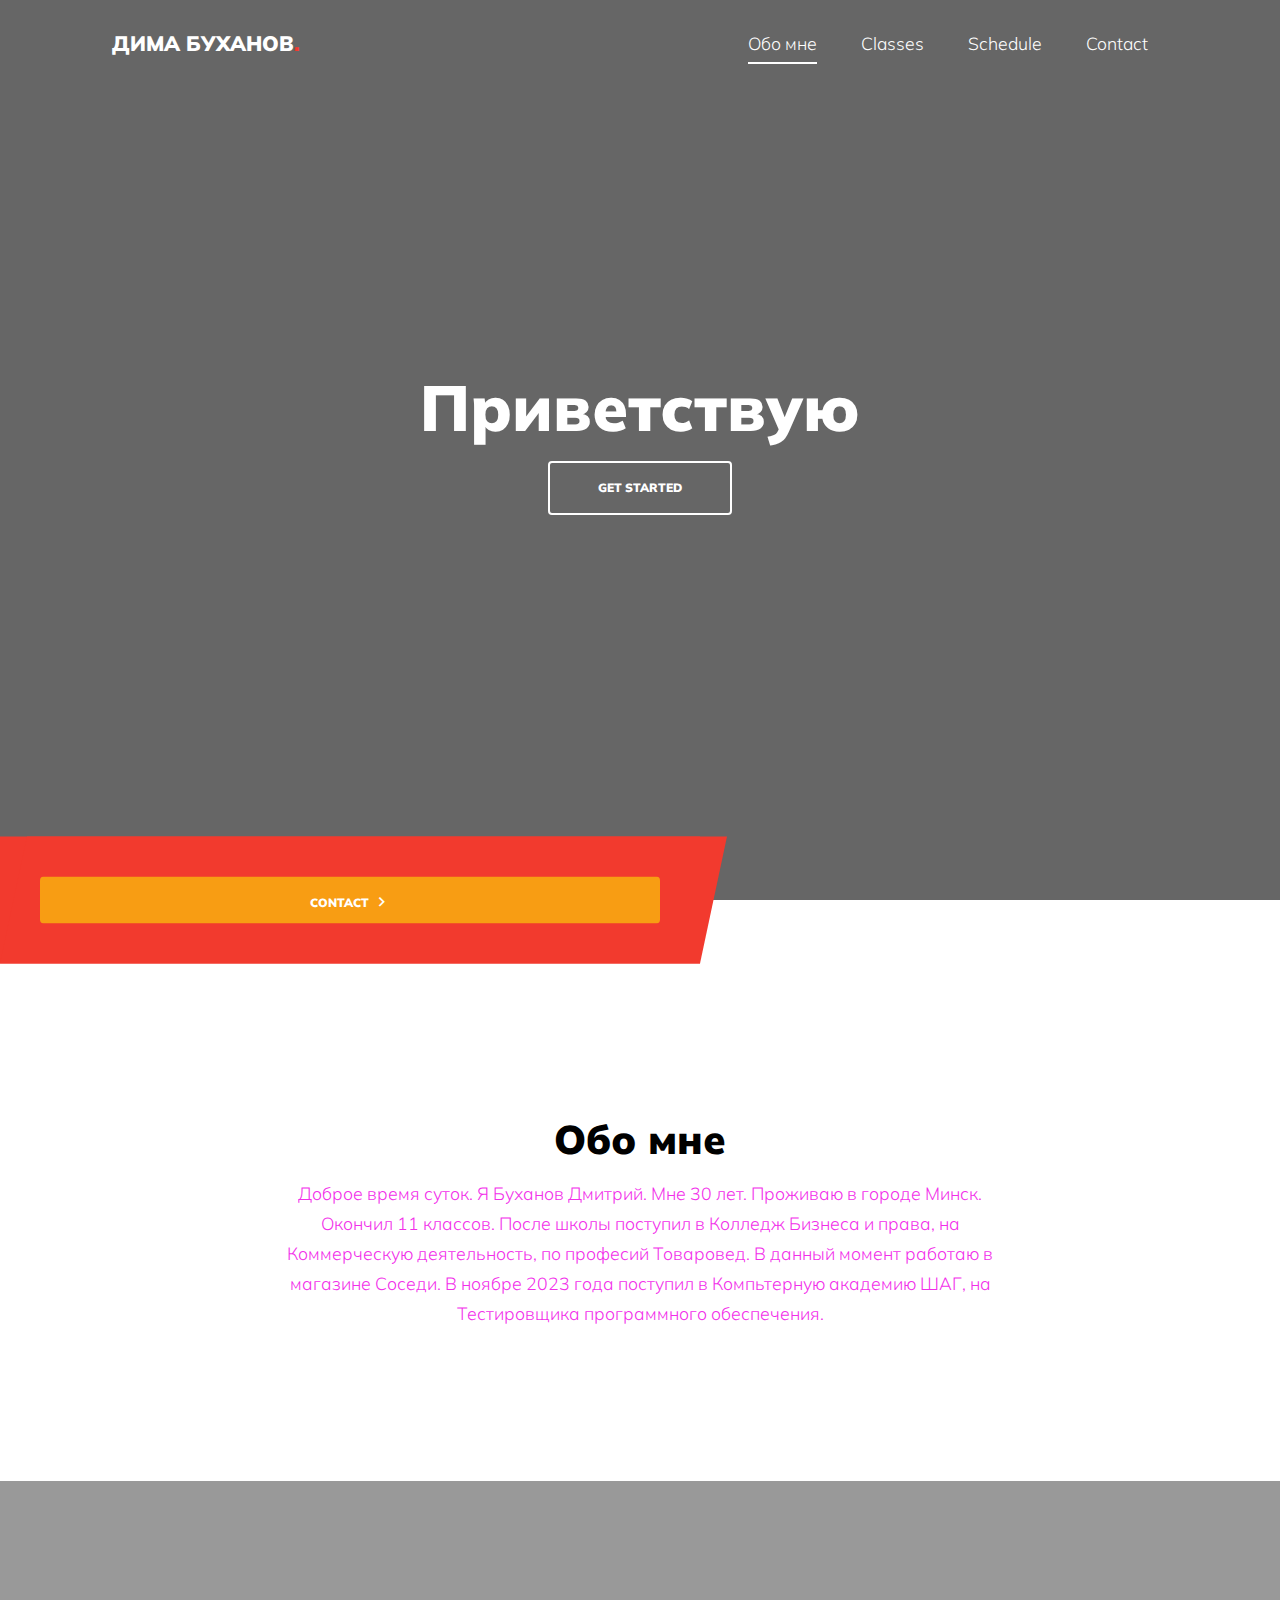
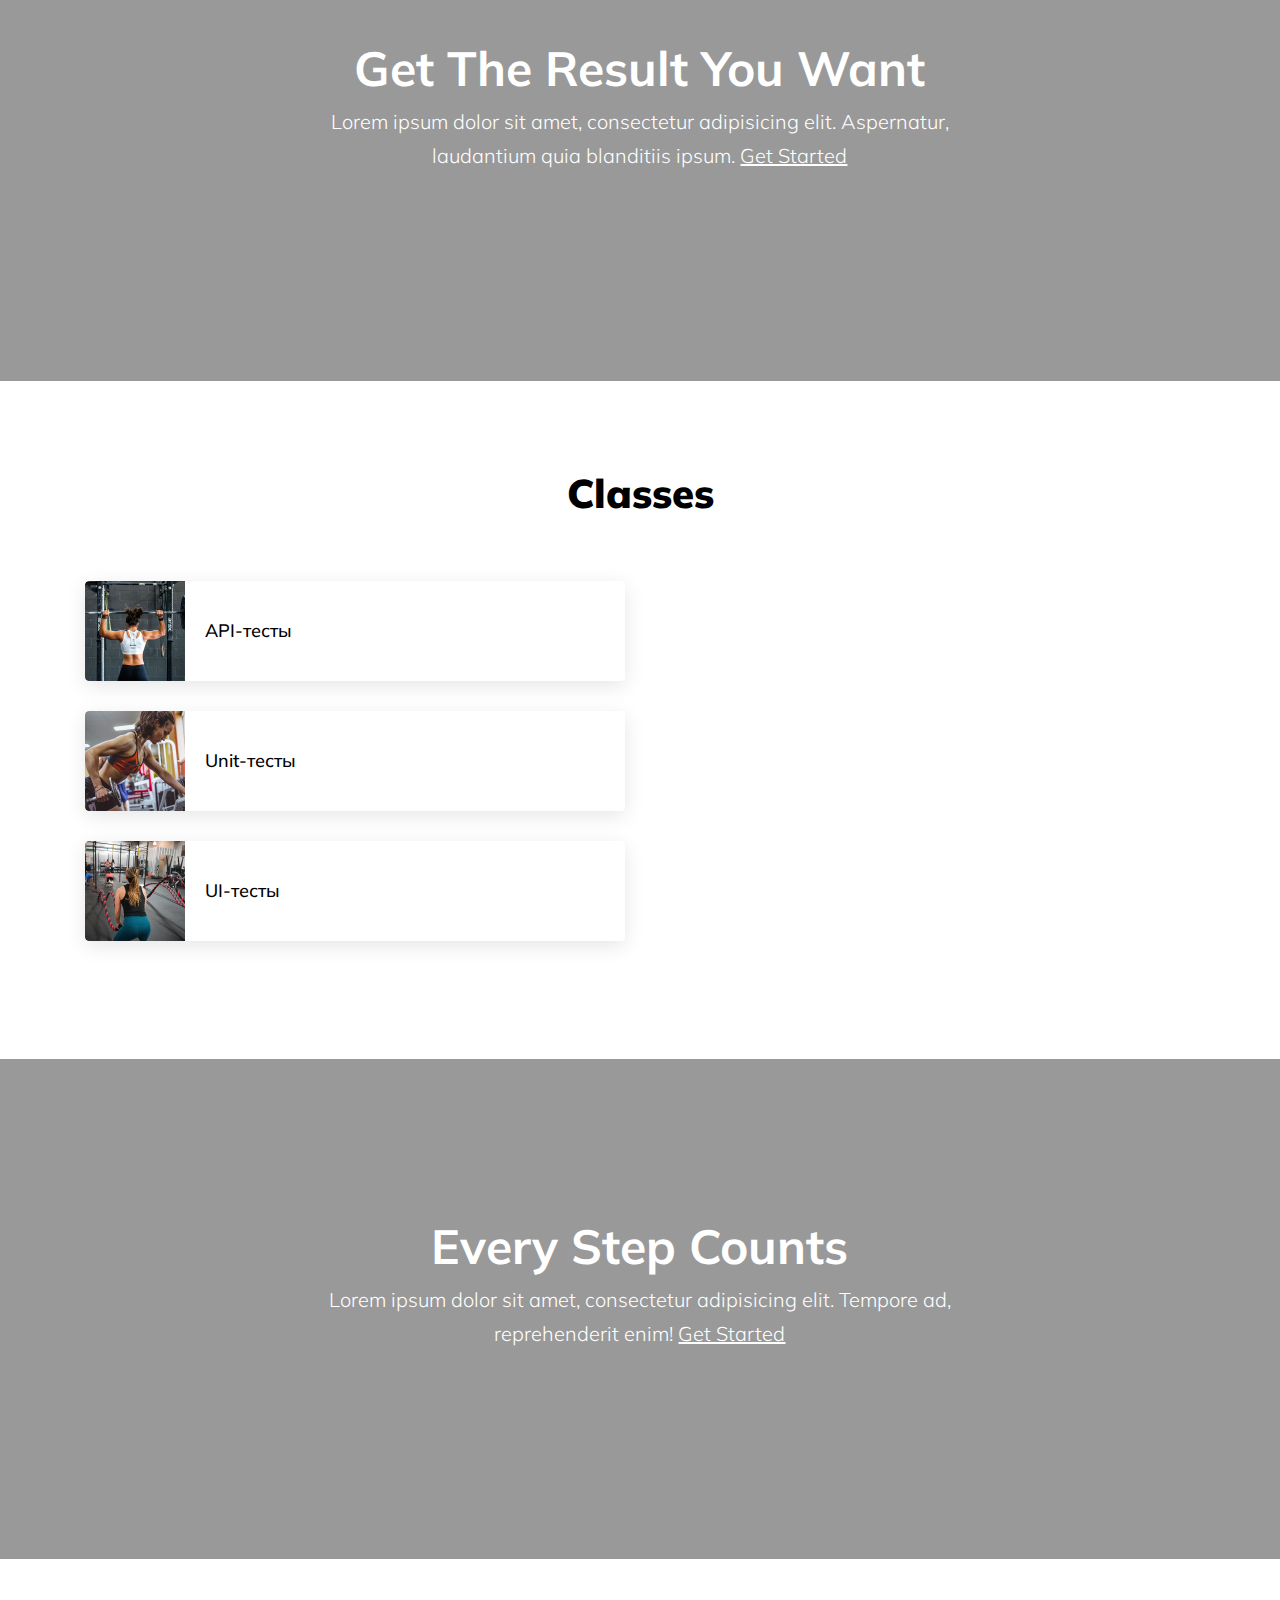
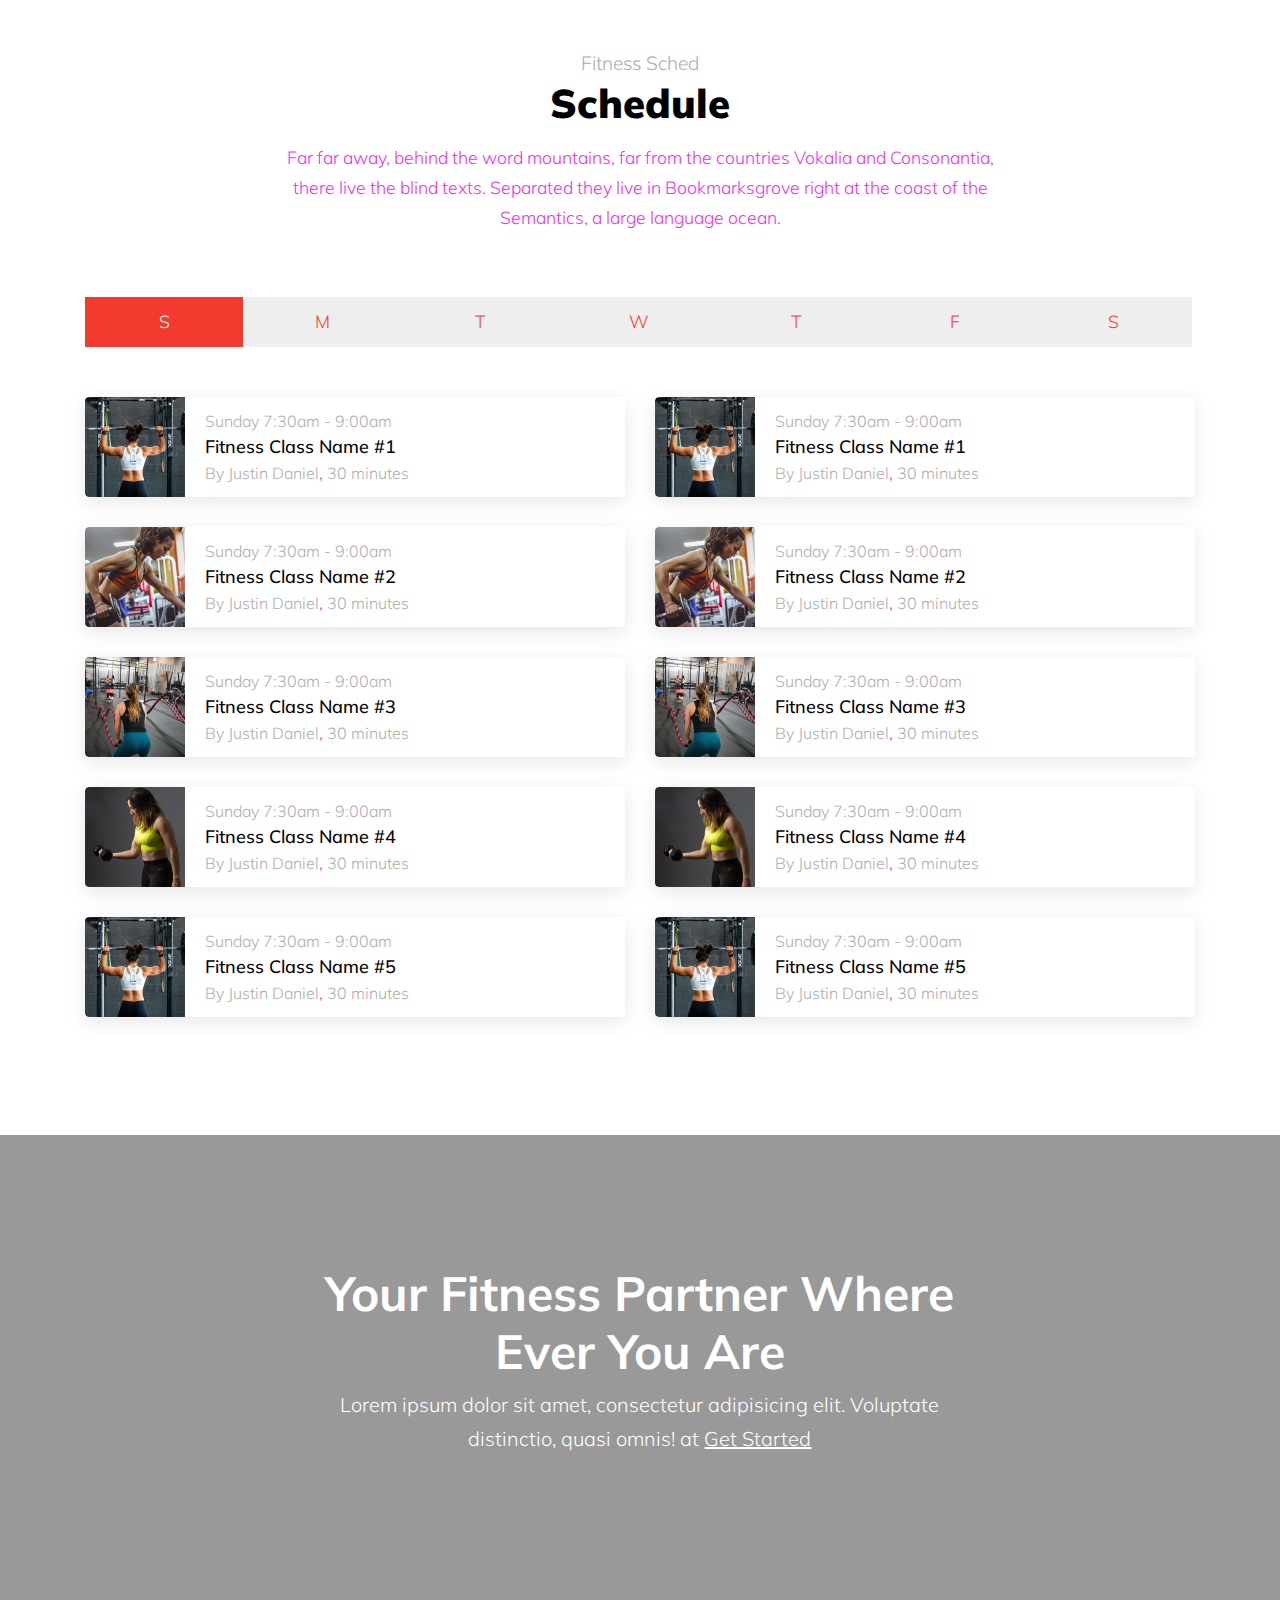
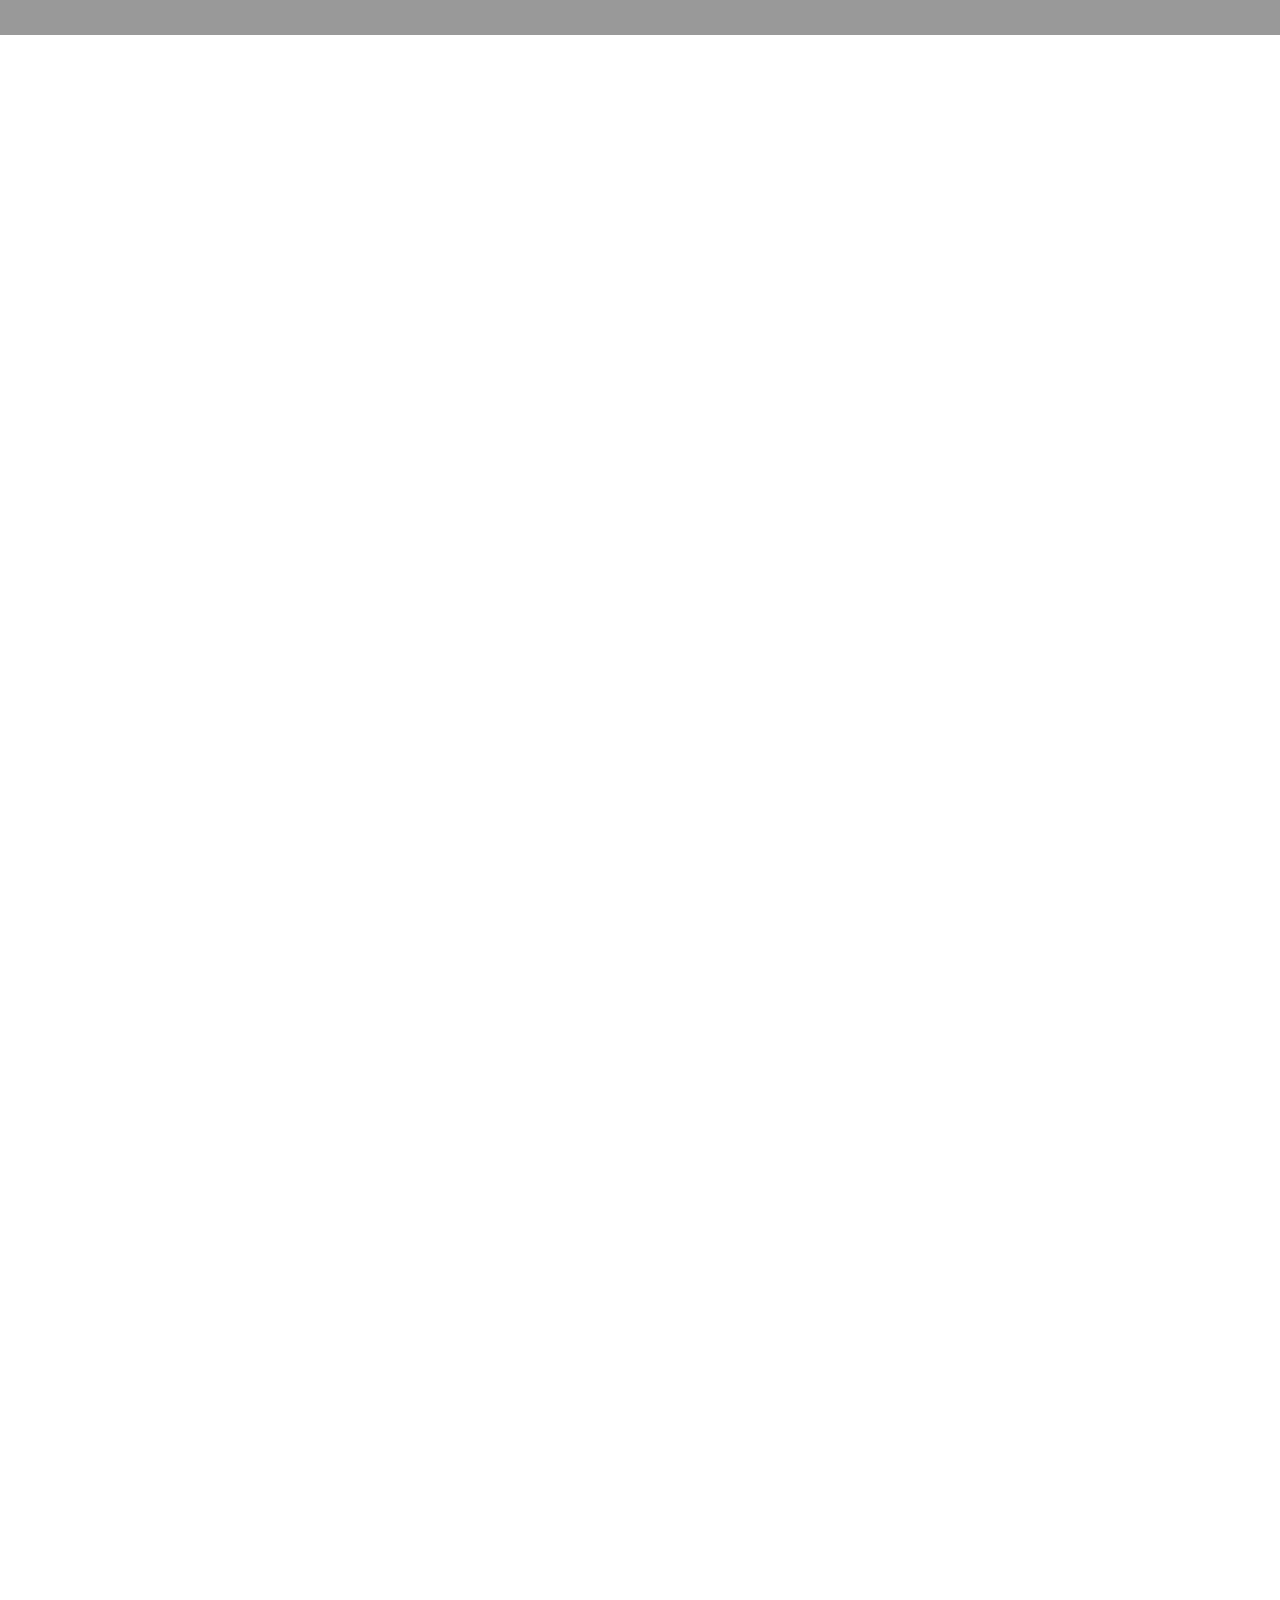
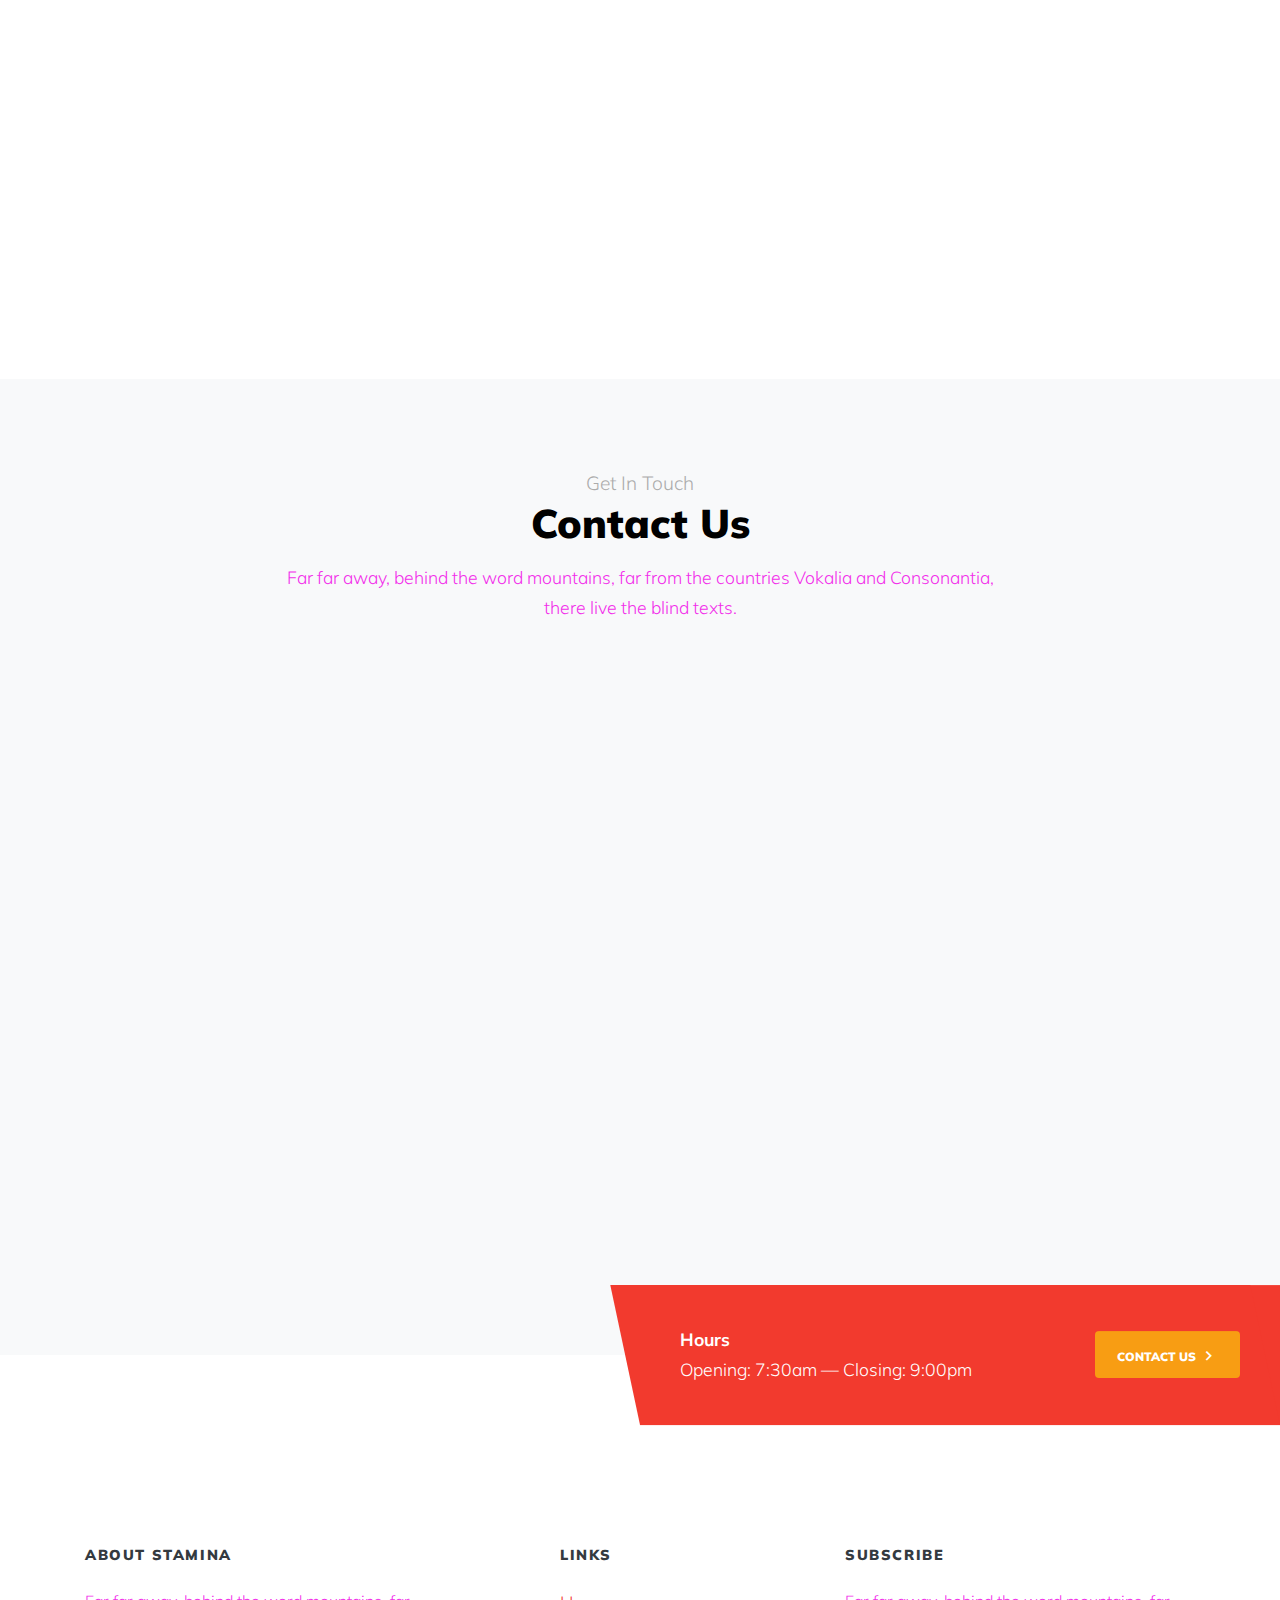
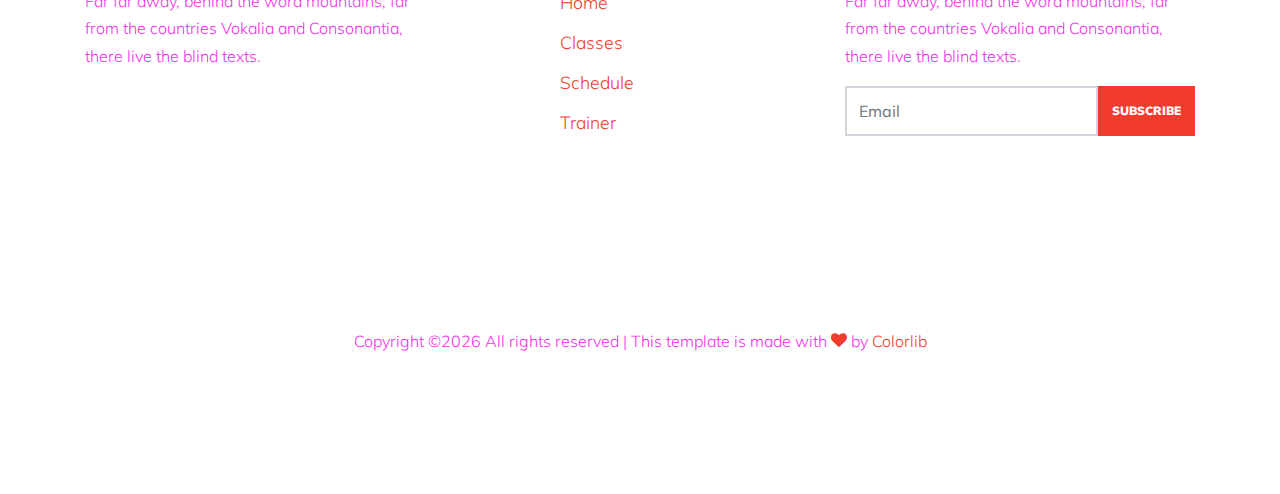
==== commit 40433d18: "сайт" ====
--- a/site/index.html
+++ b/site/index.html
@@ -56,7 +56,7 @@
                 <li><a href="#classes-section" class="nav-link">Classes</a></li>
                 <li><a href="#schedule-section" class="nav-link">Schedule</a></li>
 <!--                <li><a href="#trainer-section" class="nav-link">Trainer</a></li>-->
-                <li><a href="#services-section" class="nav-link">Services</a></li>
+<!--                <li><a href="#services-section" class="nav-link">Services</a></li>-->
                 <li><a href="#contact-section" class="nav-link">Contact</a></li>
               </ul>
             </nav>
@@ -209,7 +209,7 @@
       <div class="container">
         <div class="row justify-content-center text-center mb-5">
           <div class="col-md-8  section-heading">
-            <span class="subheading">Fitness Class</span>
+<!--            <span class="subheading">Fitness Class</span>-->
             <h2 class="heading mb-3">Classes</h2>
 <!--            <p>Far far away, behind the word mountains, far from the countries Vokalia and Consonantia, there live the blind texts.
             Separated they live in Bookmarksgrove right at the coast of the Semantics, a large language ocean.</p>-->
@@ -224,8 +224,8 @@
               <div class="class-item-text">
                 
                 <h2><a href="single.html">API-тесты</a></h2>
-                <span>By Justin Daniel</span>,
-                <span>30 minutes</span>
+<!--                <span>By Justin Daniel</span>,
+                <span>30 minutes</span>-->
               </div>
             </div>
 
@@ -235,9 +235,9 @@
               </a>
               <div class="class-item-text">
                 
-                <h2><a href="single.html">Fitness Class Name #2</a></h2>
-                <span>By Justin Daniel</span>,
-                <span>30 minutes</span>
+                <h2><a href="single.html">Unit-тесты</a></h2>
+<!--                <span>By Justin Daniel</span>,
+                <span>30 minutes</span>-->
               </div>
             </div>
 
@@ -247,9 +247,9 @@
               </a>
               <div class="class-item-text">
                 
-                <h2><a href="single.html">Fitness Class Name #3</a></h2>
-                <span>By Justin Daniel</span>,
-                <span>30 minutes</span>
+                <h2><a href="single.html">UI-тесты</a></h2>
+<!--                <span>By Justin Daniel</span>,
+                <span>30 minutes</span>-->
               </div>
             </div>
             
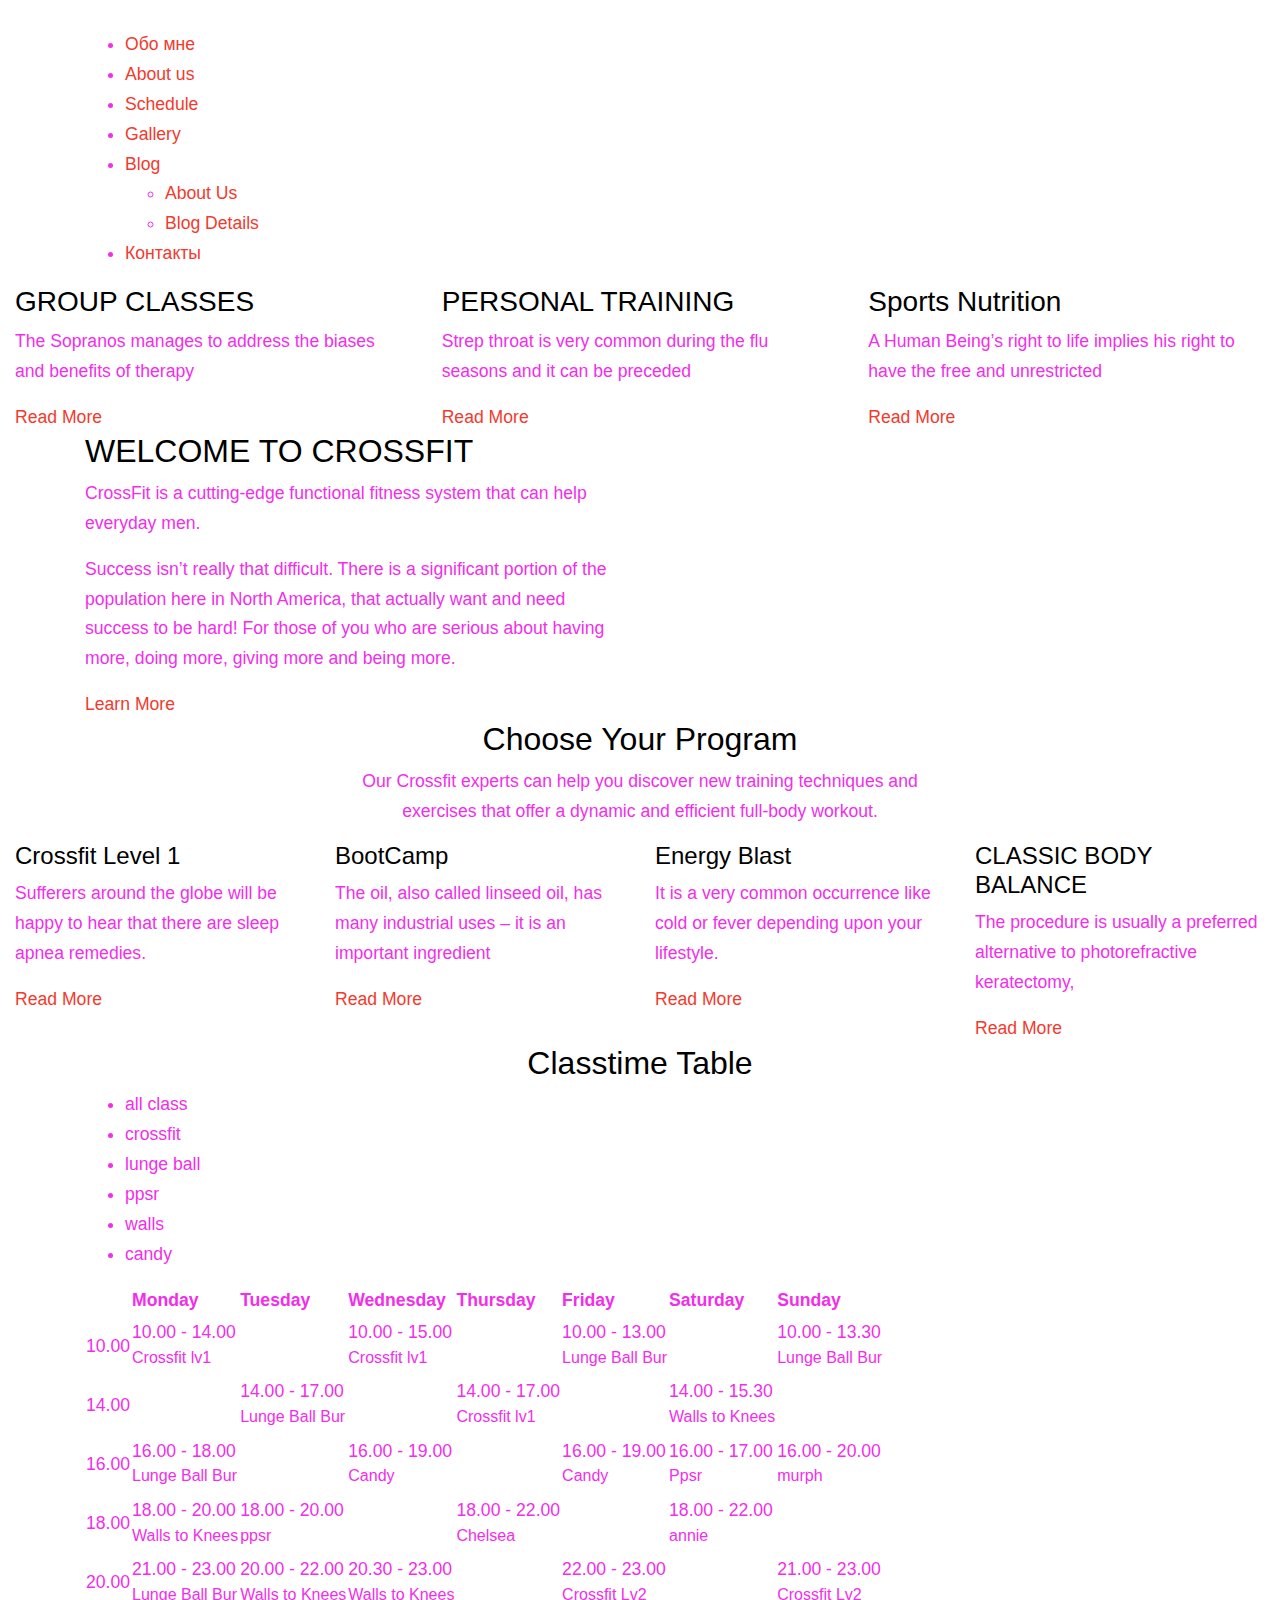
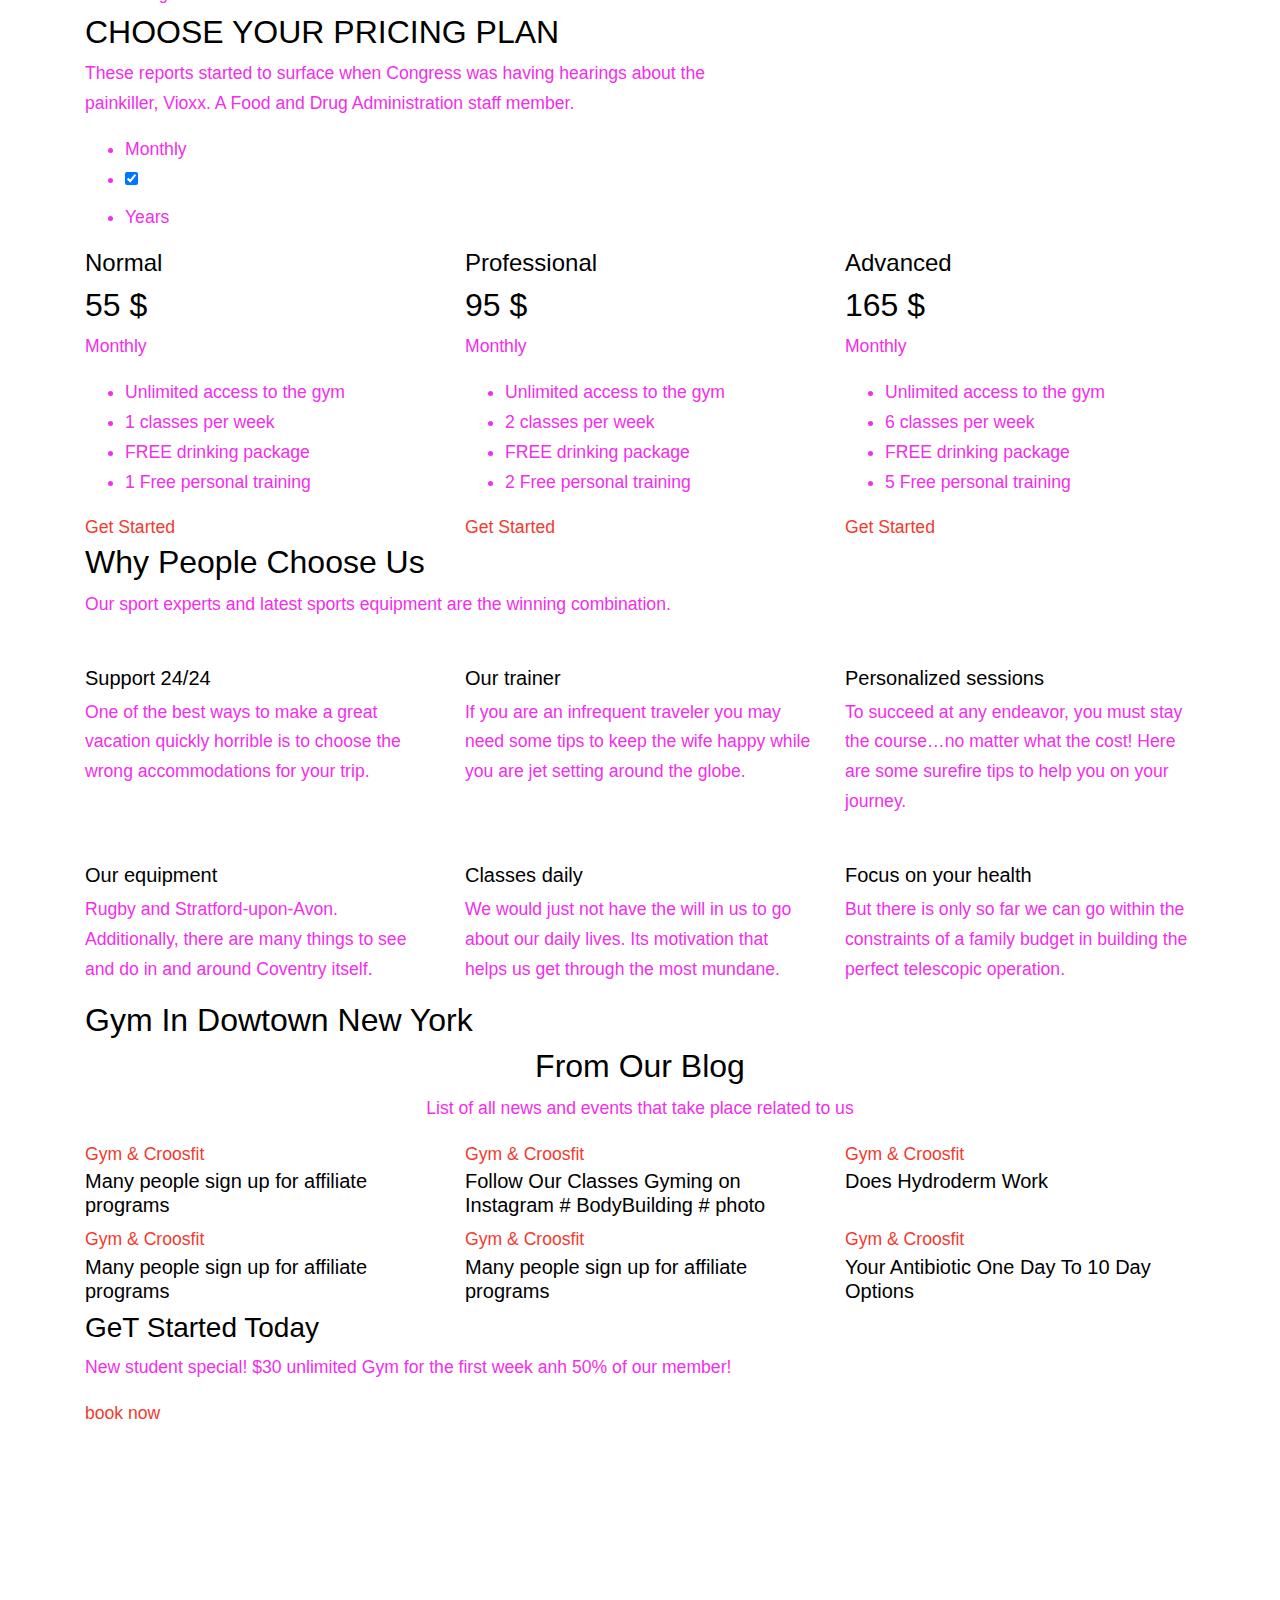
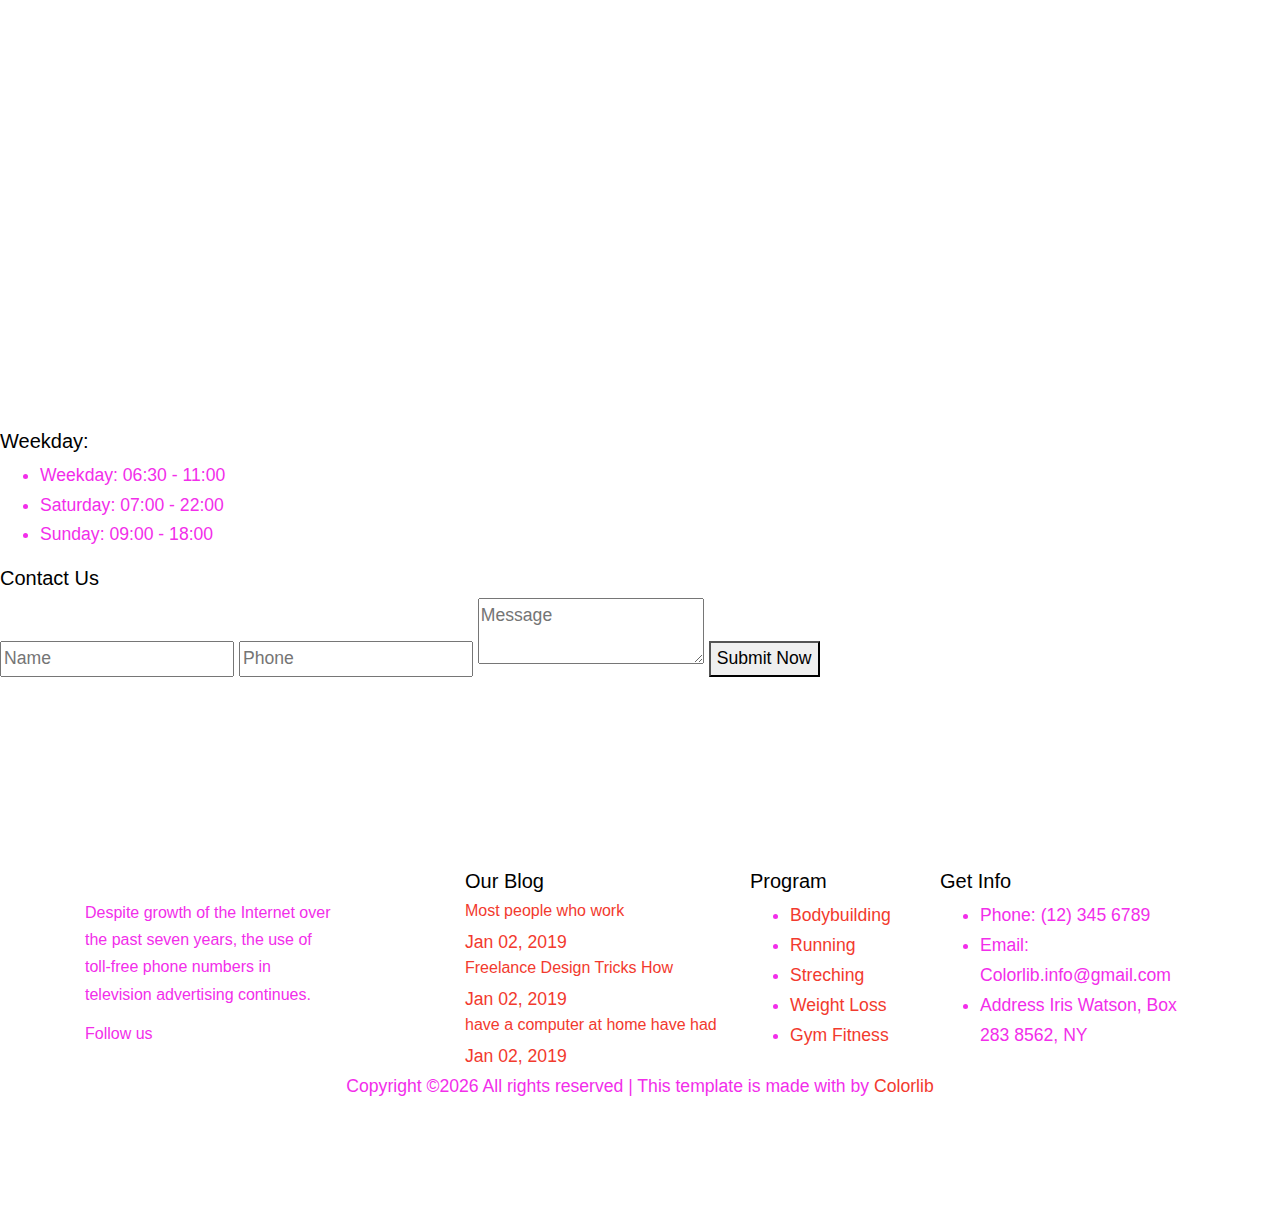
==== commit d29d63e8: "сайт" ====
--- a/site/index.html
+++ b/site/index.html
@@ -1,1617 +1,763 @@
 <!DOCTYPE html>
-<html lang="en">
+<html lang="zxx">
 
 <head>
-  <title>Stamina &mdash; Website Template by Colorlib</title>
-  <meta charset="utf-8">
-  <meta name="viewport" content="width=device-width, initial-scale=1, shrink-to-fit=no">
-
-  <link href="https://fonts.googleapis.com/css?family=Muli:300,400,700,900" rel="stylesheet">
-  <link rel="stylesheet" href="fonts/icomoon/style.css">
-
-  <link rel="stylesheet" href="css/bootstrap.min.css">
-  <link rel="stylesheet" href="css/jquery-ui.css">
-  <link rel="stylesheet" href="css/owl.carousel.min.css">
-  <link rel="stylesheet" href="css/owl.theme.default.min.css">
-  <link rel="stylesheet" href="css/owl.theme.default.min.css">
-
-  <link rel="stylesheet" href="css/jquery.fancybox.min.css">
-
-  <link rel="stylesheet" href="css/bootstrap-datepicker.css">
-
-  <link rel="stylesheet" href="fonts/flaticon/font/flaticon.css">
-
-  <link rel="stylesheet" href="css/aos.css">
-  <link href="css/jquery.mb.YTPlayer.min.css" media="all" rel="stylesheet" type="text/css">
-
-  <link rel="stylesheet" href="css/style.css">
-
-
-
+    <meta charset="UTF-8">
+    <meta name="description" content="Activitar Template">
+    <meta name="keywords" content="Activitar, unica, creative, html">
+    <meta name="viewport" content="width=device-width, initial-scale=1.0">
+    <meta http-equiv="X-UA-Compatible" content="ie=edge">
+    <title>Дима Буханов | Template</title>
+
+    <!-- Google Font -->
+    <link href="https://fonts.googleapis.com/css?family=Nunito+Sans:400,600,700,800,900&display=swap" rel="stylesheet">
+    <link href="https://fonts.googleapis.com/css?family=Oswald:300,400,500,600,700&display=swap" rel="stylesheet">
+
+    <!-- Css Styles -->
+    <link rel="stylesheet" href="css/bootstrap.min.css" type="text/css">
+    <link rel="stylesheet" href="css/font-awesome.min.css" type="text/css">
+    <link rel="stylesheet" href="css/elegant-icons.css" type="text/css">
+    <link rel="stylesheet" href="css/nice-select.css" type="text/css">
+    <link rel="stylesheet" href="css/owl.carousel.min.css" type="text/css">
+    <link rel="stylesheet" href="css/magnific-popup.css" type="text/css">
+    <link rel="stylesheet" href="css/slicknav.min.css" type="text/css">
+    <link rel="stylesheet" href="css/style.css" type="text/css">
 </head>
 
-<body data-spy="scroll" data-target=".site-navbar-target" data-offset="300">
-
-  <div class="site-wrap">
-
-    <div class="site-mobile-menu site-navbar-target">
-      <div class="site-mobile-menu-header">
-        <div class="site-mobile-menu-close mt-3">
-          <span class="icon-close2 js-menu-toggle"></span>
-        </div>
-      </div>
-      <div class="site-mobile-menu-body"></div>
+<body>
+    <!-- Page Preloder -->
+    <div id="preloder">
+        <div class="loader"></div>
     </div>
 
-
-    <header class="site-navbar py-4 js-sticky-header site-navbar-target" role="banner">
-
-      <div class="container-fluid">
-        <div class="d-flex align-items-center">
-          <div class="site-logo"><a href="index.html">Дима Буханов<span>.</span> </a></div>
-          <div class="ml-auto">
-            <nav class="site-navigation position-relative text-right" role="navigation">
-              <ul class="site-menu main-menu js-clone-nav mr-auto d-none d-lg-block">
-                <li><a href="#home-section" class="nav-link">Обо мне</a></li>
-                <li><a href="#classes-section" class="nav-link">Classes</a></li>
-                <li><a href="#schedule-section" class="nav-link">Schedule</a></li>
-<!--                <li><a href="#trainer-section" class="nav-link">Trainer</a></li>-->
-<!--                <li><a href="#services-section" class="nav-link">Services</a></li>-->
-                <li><a href="#contact-section" class="nav-link">Contact</a></li>
-              </ul>
-            </nav>
-            <a href="#" class="d-inline-block d-lg-none site-menu-toggle js-menu-toggle float-right"><span class="icon-menu h3"></span></a>
-          </div>
-
-        </div>
-      </div>
-
+    <!-- Header Section Begin -->
+    <header class="header-section">
+        <div class="container-fluid">
+            <div class="logo">
+                <a href="./index.html">
+<!--                    <img src="img/logo.png" alt="">-->
+                </a>
+            </div>
+            <div class="top-social">
+                <a href="https://www.pinterest.com/dimabukhanov11/" target="_blank">
+                    <img src="" class="fa fa-pinterest-p"></img></a>
+                <a href="#"><i class="fa fa-linkedin"></i></a>
+<!--                <a href="#"><i class="fa fa-pinterest-p"></i></a>-->
+                <a href="https://www.youtube.com/channel/UC9wxnEfnbS6Sr6avF7V68Zw" target="_blank">
+                    <i class="fa fa-youtube-play"></i></a>
+                <a href="https://www.instagram.com/dima_race_drift/" target="_blank">
+                    <i class="fa fa-instagram"></i></a>
+            </div>
+            <div class="container">
+                <div class="nav-menu">
+                    <nav class="mainmenu mobile-menu">
+                        <ul>
+                            <li class="active"><a href="./index.html">Обо мне</a></li>
+                            <li><a href="./about-us.html">About us</a></li>
+                            <li><a href="./schedule.html">Schedule</a></li>
+                            <li><a href="./gallery.html">Gallery</a></li>
+                            <li><a href="./blog.html">Blog</a>
+                                <ul class="dropdown">
+                                    <li><a href="./about-us.html">About Us</a></li>
+                                    <li><a href="./blog-single.html">Blog Details</a></li>
+                                </ul>
+                            </li>
+                            <li><a href="./contact.html">Контакты</a></li>
+                        </ul>
+                    </nav>
+                </div>
+            </div>
+            <div id="mobile-menu-wrap"></div>
+        </div>
     </header>
-
-    <a id="bgndVideo" class="player"
-      data-property="{videoURL:'https://www.youtube.com/watch?v=w-cRWOjlk8c',showYTLogo:false, showAnnotations: false, showControls: false, cc_load_policy: false, containment:'#home-section',autoPlay:true, mute:true, startAt:255, stopAt: 271, opacity:1}">
-    </a>
-
-    <div class="intro-section" id="home-section" style="background-color: #ccc;">
-      <div class="container">
-
-        <div class="row align-items-center">
-          <div class="col-lg-12 mx-auto text-center" data-aos="fade-up">
-            <h1 class="mb-3">Приветствую</h1>
-<!--            <p class="lead mx-auto desc mb-5">Lorem ipsum dolor sit amet, consectetur adipisicing elit. Adipisci voluptate, optio praesentium. Ex, veniam, harum.</p>-->
-            <p class="text-center">
-              <a href="#" class="btn btn-outline-white py-3 px-5">Get Started</a>
-            </p>
-          </div>
-        </div>
-
-      </div>
+    <!-- Header End -->
+
+    <!-- Hero Section Begin -->
+    <section class="hero-section">
+        <div class="hero-items owl-carousel">
+            <div class="single-hero-item set-bg" data-setbg="img/hero-slider/hero-1.jpg">
+                <div class="container">
+                    <div class="row">
+                        <div class="col-lg-12">
+                            <div class="hero-text">
+                                <h2>Дмитрий Буханов</h2>
+                                <h1>QA Engeener</h1>
+                                <a href="#" class="primary-btn">Read More</a>
+                            </div>
+                        </div>
+                    </div>
+                </div>
+            </div>
+            <div class="single-hero-item set-bg" data-setbg="img/hero-slider/hero-2.jpg">
+                <div class="container">
+                    <div class="row">
+                        <div class="col-lg-12">
+                            <div class="hero-text">
+                                <h2>Join Us Now</h2>
+                                <h1>FITNESS & SPORT</h1>
+                                <a href="#" class="primary-btn">Read More</a>
+                            </div>
+                        </div>
+                    </div>
+                </div>
+            </div>
+            <div class="single-hero-item set-bg" data-setbg="img/hero-slider/hero-3.jpg">
+                <div class="container">
+                    <div class="row">
+                        <div class="col-lg-12">
+                            <div class="hero-text">
+                                <h2>Join Us Now</h2>
+                                <h1>FITNESS & SPORT</h1>
+                                <a href="#" class="primary-btn">Read More</a>
+                            </div>
+                        </div>
+                    </div>
+                </div>
+            </div>
+        </div>
+    </section>
+    <!-- Hero End -->
+
+    <!-- Feature Section Begin -->
+    <section class="feature-section">
+        <div class="container-fluid">
+            <div class="row">
+                <div class="col-md-4">
+                    <div class="feature-item set-bg" data-setbg="img/feature/feature-1.jpg">
+                        <h3>GROUP CLASSES</h3>
+                        <p>The Sopranos manages to address the biases<br /> and benefits of therapy</p>
+                        <a href="#" class="primary-btn f-btn">Read More</a>
+                    </div>
+                </div>
+                <div class="col-md-4">
+                    <div class="feature-item set-bg" data-setbg="img/feature/feature-2.jpg">
+                        <h3>PERSONAL TRAINING</h3>
+                        <p>Strep throat is very common during the flu<br /> seasons and it can be preceded</p>
+                        <a href="#" class="primary-btn f-btn">Read More</a>
+                    </div>
+                </div>
+                <div class="col-md-4">
+                    <div class="feature-item set-bg" data-setbg="img/feature/feature-3.jpg">
+                        <h3>Sports Nutrition</h3>
+                        <p>A Human Being’s right to life implies his right to<br /> have the free and unrestricted</p>
+                        <a href="#" class="primary-btn f-btn">Read More</a>
+                    </div>
+                </div>
+            </div>
+        </div>
+    </section>
+    <!-- Feature Section End -->
+
+    <!-- About Section Begin -->
+    <section class="home-about spad">
+        <div class="container">
+            <div class="row">
+                <div class="col-lg-6">
+                    <div class="about-text">
+                        <h2>WELCOME TO CROSSFIT</h2>
+                        <p class="short-details">CrossFit is a cutting-edge functional fitness system that can help
+                            everyday men.</p>
+                        <p class="long-details">Success isn’t really that difficult. There is a significant portion of
+                            the population here in North America, that actually want and need success to be hard! For
+                            those of you who are serious about having more, doing more, giving more and being more.</p>
+                        <a href="#" class="primary-btn about-btn">Learn More</a>
+                    </div>
+                </div>
+                <div class="col-lg-6">
+                    <div class="about-img">
+                        <img src="img/home-about.jpg" alt="">
+                    </div>
+                </div>
+            </div>
+        </div>
+    </section>
+    <!-- About Section End -->
+
+    <!-- Classes Section Begin -->
+    <section class="classes-section">
+        <div class="class-title set-bg" data-setbg="img/classes-title-bg.jpg">
+            <div class="container">
+                <div class="row">
+                    <div class="col-lg-7 m-auto text-center">
+                        <div class="section-title pl-lg-4 pr-lg-4 pl-0 pr-0">
+                            <h2>Choose Your Program</h2>
+                            <p>Our Crossfit experts can help you discover new training techniques and exercises that offer a dynamic and efficient full-body workout.</p>
+                        </div>
+                    </div>
+                </div>
+            </div>
+        </div>
+        <div class="container-fluid">
+            <div class="row">
+                <div class="col-lg-3 col-sm-6">
+                    <div class="classes-item set-bg" data-setbg="img/classes/class-1.jpg">
+                        <h4>Crossfit Level 1</h4>
+                        <p>Sufferers around the globe will be happy to hear that there are sleep apnea remedies.</p>
+                        <a href="#" class="primary-btn class-btn">Read More</a>
+                    </div>
+                </div>
+                <div class="col-lg-3 col-sm-6">
+                    <div class="classes-item set-bg" data-setbg="img/classes/class-2.jpg">
+                        <h4>BootCamp</h4>
+                        <p>The oil, also called linseed oil, has many industrial uses – it is an important ingredient
+                        </p>
+                        <a href="#" class="primary-btn class-btn">Read More</a>
+                    </div>
+                </div>
+                <div class="col-lg-3 col-sm-6">
+                    <div class="classes-item set-bg" data-setbg="img/classes/class-3.jpg">
+                        <h4>Energy Blast</h4>
+                        <p>It is a very common occurrence like cold or fever depending upon your lifestyle. </p>
+                        <a href="#" class="primary-btn class-btn">Read More</a>
+                    </div>
+                </div>
+                <div class="col-lg-3 col-sm-6">
+                    <div class="classes-item set-bg" data-setbg="img/classes/class-4.jpg">
+                        <h4>CLASSIC BODY BALANCE</h4>
+                        <p>The procedure is usually a preferred alternative to photorefractive keratectomy,</p>
+                        <a href="#" class="primary-btn class-btn">Read More</a>
+                    </div>
+                </div>
+            </div>
+        </div>
+    </section>
+    <!-- Classes Section End -->
+
+    <!-- Class Time Section Begin -->
+    <section class="classtime-section class-time-table spad">
+        <div class="container">
+            <div class="row">
+                <div class="col-lg-12 text-center">
+                    <div class="section-title">
+                        <h2>Classtime Table</h2>
+                    </div>
+                </div>
+            </div>
+            <div class="row">
+                <div class="col-lg-12">
+                    <div class="timetable-controls">
+                        <ul>
+                            <li class="active" data-tsfilter="all">all class</li>
+                            <li data-tsfilter="crossfit">crossfit</li>
+                            <li data-tsfilter="lunge">lunge ball</li>
+                            <li data-tsfilter="ppsr">ppsr</li>
+                            <li data-tsfilter="walls">walls</li>
+                            <li data-tsfilter="candy">candy</li>
+                        </ul>
+                    </div>
+                </div>
+            </div>
+            <div class="classtime-table">
+                <table>
+                    <thead>
+                        <tr>
+                            <th></th>
+                            <th>Monday</th>
+                            <th>Tuesday</th>
+                            <th>Wednesday</th>
+                            <th>Thursday</th>
+                            <th>Friday</th>
+                            <th>Saturday</th>
+                            <th>Sunday</th>
+                        </tr>
+                    </thead>
+                    <tbody>
+                        <tr>
+                            <td class="workout-time">10.00</td>
+                            <td class="hover-bg ts-item" data-tsmeta="crossfit">
+                                <span>10.00 - 14.00</span>
+                                <h6>Crossfit lv1</h6>
+                            </td>
+                            <td></td>
+                            <td class="hover-bg ts-item" data-tsmeta="crossfit">
+                                <span>10.00 - 15.00</span>
+                                <h6>Crossfit lv1</h6>
+                            </td>
+                            <td></td>
+                            <td class="hover-bg ts-item" data-tsmeta="lunge">
+                                <span>10.00 - 13.00</span>
+                                <h6>Lunge Ball Bur</h6>
+                            </td>
+                            <td></td>
+                            <td class="hover-bg ts-item" data-tsmeta="lunge">
+                                <span>10.00 - 13.30</span>
+                                <h6>Lunge Ball Bur</h6>
+                            </td>
+                        </tr>
+                        <tr>
+                            <td class="workout-time">14.00</td>
+                            <td></td>
+                            <td class="hover-bg ts-item" data-tsmeta="lunge">
+                                <span>14.00 - 17.00</span>
+                                <h6>Lunge Ball Bur</h6>
+                            </td>
+                            <td></td>
+                            <td class="hover-bg ts-item" data-tsmeta="crossfit">
+                                <span>14.00 - 17.00</span>
+                                <h6>Crossfit lv1</h6>
+                            </td>
+                            <td></td>
+                            <td class="hover-bg ts-item" data-tsmeta="walls">
+                                <span>14.00 - 15.30</span>
+                                <h6>Walls to Knees</h6>
+                            </td>
+                            <td></td>
+                        </tr>
+                        <tr>
+                            <td class="workout-time">16.00</td>
+                            <td class="hover-bg ts-item" data-tsmeta="lunge">
+                                <span>16.00 - 18.00</span>
+                                <h6>Lunge Ball Bur</h6>
+                            </td>
+                            <td></td>
+                            <td class="hover-bg ts-item" data-tsmeta="candy">
+                                <span>16.00 - 19.00</span>
+                                <h6>Candy</h6>
+                            </td>
+                            <td></td>
+                            <td class="hover-bg ts-item" data-tsmeta="candy">
+                                <span>16.00 - 19.00</span>
+                                <h6>Candy</h6>
+                            </td>
+                            <td class="hover-bg ts-item" data-tsmeta="ppsr">
+                                <span>16.00 - 17.00</span>
+                                <h6>Ppsr</h6>
+                            </td>
+                            <td class="hover-bg ts-item" data-tsmeta="murph">
+                                <span>16.00 - 20.00</span>
+                                <h6>murph</h6>
+                            </td>
+                        </tr>
+                        <tr>
+                            <td class="workout-time">18.00</td>
+                            <td class="hover-bg ts-item" data-tsmeta="walls">
+                                <span>18.00 - 20.00</span>
+                                <h6>Walls to Knees</h6>
+                            </td>
+                            <td class="hover-bg ts-item" data-tsmeta="ppsr">
+                                <span>18.00 - 20.00</span>
+                                <h6>ppsr</h6>
+                            </td>
+                            <td></td>
+                            <td class="hover-bg ts-item" data-tsmeta="chelsea">
+                                <span>18.00 - 22.00</span>
+                                <h6>Chelsea</h6>
+                            </td>
+                            <td></td>
+                            <td class="hover-bg ts-item" data-tsmeta="annie">
+                                <span>18.00 - 22.00</span>
+                                <h6>annie</h6>
+                            </td>
+                            <td></td>
+                        </tr>
+                        <tr>
+                            <td class="workout-time">20.00</td>
+                            <td class="hover-bg ts-item" data-tsmeta="lunge">
+                                <span>21.00 - 23.00</span>
+                                <h6>Lunge Ball Bur</h6>
+                            </td>
+                            <td class="hover-bg ts-item" data-tsmeta="walls">
+                                <span>20.00 - 22.00</span>
+                                <h6>Walls to Knees</h6>
+                            </td>
+                            <td class="hover-bg ts-item" data-tsmeta="walls">
+                                <span>20.30 - 23.00</span>
+                                <h6>Walls to Knees</h6>
+                            </td>
+                            <td></td>
+                            <td class="hover-bg ts-item" data-tsmeta="crossfit">
+                                <span>22.00 - 23.00</span>
+                                <h6>Crossfit Lv2</h6>
+                            </td>
+                            <td></td>
+                            <td class="hover-bg ts-item" data-tsmeta="crossfit">
+                                <span>21.00 - 23.00</span>
+                                <h6>Crossfit Lv2</h6>
+                            </td>
+                        </tr>
+                    </tbody>
+                </table>
+            </div>
+        </div>
+    </section>
+    <!-- Class Time Section End -->
+
+    <!-- Price Plan Section Begin -->
+    <section class="price-section spad set-bg" data-setbg="img/price-bg.jpg">
+        <div class="container">
+            <div class="row">
+                <div class="col-lg-12">
+                    <div class="section-title">
+                        <h2>CHOOSE YOUR PRICING PLAN</h2>
+                        <p>These reports started to surface when Congress was having hearings about the<br />
+                            painkiller, Vioxx. A Food and Drug Administration staff member.</p>
+                    </div>
+                    <div class="toggle-option">
+                        <ul>
+                            <li>Monthly</li>
+                            <li>
+                                <label class="switch">
+                                    <input type="checkbox" checked>
+                                    <span class="slider"></span>
+                                </label>
+                            </li>
+                            <li>Years</li>
+                        </ul>
+                    </div>
+                </div>
+            </div>
+            <div class="row">
+                <div class="col-lg-4">
+                    <div class="single-price-plan">
+                        <h4>Normal</h4>
+                        <div class="price-plan">
+                            <h2>55 <span>$</span></h2>
+                            <p>Monthly</p>
+                        </div>
+                        <ul>
+                            <li>Unlimited access to the gym</li>
+                            <li>1 classes per week</li>
+                            <li>FREE drinking package</li>
+                            <li>1 Free personal training</li>
+                        </ul>
+                        <a href="#" class="primary-btn price-btn">Get Started</a>
+                    </div>
+                </div>
+                <div class="col-lg-4">
+                    <div class="single-price-plan">
+                        <h4>Professional</h4>
+                        <div class="price-plan">
+                            <h2>95 <span>$</span></h2>
+                            <p>Monthly</p>
+                        </div>
+                        <ul>
+                            <li>Unlimited access to the gym</li>
+                            <li>2 classes per week</li>
+                            <li>FREE drinking package</li>
+                            <li>2 Free personal training</li>
+                        </ul>
+                        <a href="#" class="primary-btn price-btn">Get Started</a>
+                        <div class="tic-text">
+                            <i class="fa fa-star"></i>
+                        </div>
+                    </div>
+                </div>
+                <div class="col-lg-4">
+                    <div class="single-price-plan">
+                        <h4>Advanced</h4>
+                        <div class="price-plan">
+                            <h2>165 <span>$</span></h2>
+                            <p>Monthly</p>
+                        </div>
+                        <ul>
+                            <li>Unlimited access to the gym</li>
+                            <li>6 classes per week</li>
+                            <li>FREE drinking package</li>
+                            <li>5 Free personal training</li>
+                        </ul>
+                        <a href="#" class="primary-btn price-btn">Get Started</a>
+                    </div>
+                </div>
+            </div>
+        </div>
+    </section>
+    <!-- Price Plan Section End -->
+
+    <!-- Choseus Section Begin -->
+    <section class="chooseus-section spad">
+        <div class="container">
+            <div class="row">
+                <div class="col-lg-12">
+                    <div class="section-title">
+                        <h2>Why People Choose Us</h2>
+                        <p>Our sport experts and latest sports equipment are the winning combination.</p>
+                    </div>
+                </div>
+            </div>
+            <div class="row">
+                <div class="col-lg-4 col-sm-6">
+                    <div class="choose-item">
+                        <img src="img/icons/chose-icon-1.png" alt="">
+                        <h5>Support 24/24</h5>
+                        <p>One of the best ways to make a great vacation quickly horrible is to choose the wrong
+                            accommodations for your trip. </p>
+                    </div>
+                </div>
+                <div class="col-lg-4 col-sm-6">
+                    <div class="choose-item">
+                        <img src="img/icons/chose-icon-2.png" alt="">
+                        <h5>Our trainer</h5>
+                        <p>If you are an infrequent traveler you may need some tips to keep the wife happy while you are
+                            jet setting around the globe.</p>
+                    </div>
+                </div>
+                <div class="col-lg-4 col-sm-6">
+                    <div class="choose-item">
+                        <img src="img/icons/chose-icon-3.png" alt="">
+                        <h5>Personalized sessions</h5>
+                        <p>To succeed at any endeavor, you must stay the course…no matter what the cost! Here are some
+                            surefire tips to help you on your journey.</p>
+                    </div>
+                </div>
+                <div class="col-lg-4 col-sm-6">
+                    <div class="choose-item">
+                        <img src="img/icons/chose-icon-4.png" alt="">
+                        <h5>Our equipment</h5>
+                        <p>Rugby and Stratford-upon-Avon. Additionally, there are many things to see and do in and
+                            around Coventry itself.</p>
+                    </div>
+                </div>
+                <div class="col-lg-4 col-sm-6">
+                    <div class="choose-item">
+                        <img src="img/icons/chose-icon-5.png" alt="">
+                        <h5>Classes daily</h5>
+                        <p>We would just not have the will in us to go about our daily lives. Its motivation that helps
+                            us get through the most mundane.</p>
+                    </div>
+                </div>
+                <div class="col-lg-4 col-sm-6">
+                    <div class="choose-item">
+                        <img src="img/icons/chose-icon-6.png" alt="">
+                        <h5>Focus on your health</h5>
+                        <p>But there is only so far we can go within the constraints of a family budget in building the
+                            perfect telescopic operation.</p>
+                    </div>
+                </div>
+            </div>
+        </div>
+    </section>
+    <!-- Choseus Section End -->
+
+    <!-- Video Section Begin -->
+    <section class="video-section set-bg" data-setbg="img/video-bg.jpg">
+        <div class="container">
+            <div class="row">
+                <div class="col-lg-12">
+                    <div class="video-text">
+                        <h2>Gym In Dowtown New York</h2>
+                        <a href="https://www.youtube.com/watch?v=X_9VoqR5ojM" class="play-btn video-popup">
+                            <i class="fa fa-play"></i>
+                        </a>
+                    </div>
+                </div>
+            </div>
+        </div>
+    </section>
+    <!-- Video Section End -->
+
+    <!-- Blog Section Begin -->
+    <section class="blog-section spad">
+        <div class="container">
+            <div class="row">
+                <div class="col-lg-12 text-center">
+                    <div class="section-title">
+                        <h2>From Our Blog</h2>
+                        <p>List of all news and events that take place related to us</p>
+                    </div>
+                </div>
+            </div>
+            <div class="row blog-gird">
+                <div class="grid-sizer"></div>
+                <div class="col-lg-4 col-md-6 grid-item">
+                    <div class="blog-item large-item set-bg" data-setbg="img/blog/blog-1.jpg">
+                        <a href="#" class="blog-text">
+                            <div class="categories">Gym & Croosfit</div>
+                            <h5>Many people sign up for affiliate programs</h5>
+                        </a>
+                    </div>
+                </div>
+                <div class="col-lg-4 col-md-6 grid-item">
+                    <div class="blog-item instagram-item">
+                        <a href="#" class="instagram-text">
+                            <div class="categories">Gym & Croosfit <i class="fa fa-instagram"></i></div>
+                            <h5>Follow Our Classes Gyming on Instagram # BodyBuilding # photo</h5>
+                        </a>
+                    </div>
+                </div>
+                <div class="col-lg-4 col-md-6 grid-item">
+                    <div class="blog-item small-item set-bg" data-setbg="img/blog/blog-2.jpg">
+                        <a href="#" class="blog-text">
+                            <div class="categories">Gym & Croosfit</div>
+                            <h5>Does Hydroderm Work</h5>
+                        </a>
+                    </div>
+                </div>
+                <div class="col-lg-4 col-md-6 grid-item">
+                    <div class="blog-item large-item xls-large set-bg" data-setbg="img/blog/blog-3.jpg">
+                        <a href="#" class="blog-text">
+                            <div class="categories">Gym & Croosfit</div>
+                            <h5>Many people sign up for affiliate programs</h5>
+                        </a>
+                    </div>
+                </div>
+                <div class="col-lg-4 col-md-6 grid-item">
+                    <div class="blog-item large-item set-bg" data-setbg="img/blog/blog-4.jpg">
+                        <a href="#" class="blog-text">
+                            <div class="categories">Gym & Croosfit</div>
+                            <h5>Many people sign up for affiliate programs</h5>
+                        </a>
+                        <div class="play-btn">
+                            <a href="https://www.youtube.com/watch?v=X_9VoqR5ojM" class="play-in-btn video-popup">
+                                <i class="fa fa-play"></i>
+                            </a>
+                        </div>
+                    </div>
+                </div>
+                <div class="col-lg-4 col-md-6 grid-item">
+                    <div class="blog-item small-item set-bg" data-setbg="img/blog/blog-5.jpg">
+                        <a href="#" class="blog-text">
+                            <div class="categories">Gym & Croosfit</div>
+                            <h5>Your Antibiotic One Day To 10 Day Options</h5>
+                        </a>
+                    </div>
+                </div>
+            </div>
+        </div>
+    </section>
+    <!-- Blog Section End -->
+
+    <!-- Cta Section Begin -->
+    <section class="cta-section">
+        <div class="container">
+            <div class="row">
+                <div class="col-lg-12">
+                    <div class="cta-text">
+                        <h3>GeT Started Today</h3>
+                        <p>New student special! $30 unlimited Gym for the first week anh 50% of our member!</p>
+                    </div>
+                    <a href="#" class="primary-btn cta-btn">book now</a>
+                </div>
+            </div>
+        </div>
+    </section>
+    <!-- Cta Section End -->
+
+    <!-- Map Section Begin -->
+    <div class="map">
+        <iframe
+            src="https://www.google.com/maps/embed?pb=!1m10!1m8!1m3!1d188618.51311104256!2d-71.236572!3d42.381647!3m2!1i1024!2i768!4f13.1!5e0!3m2!1sen!2sbd!4v1576756626784!5m2!1sen!2sbd" height="590" style="border: 0" allowfullscreen=""></iframe>
+        <div class="map-contact-detalis">
+            <div class="open-time">
+                <h5>Weekday:</h5>
+                <ul>
+                    <li>Weekday: <span>06:30 - 11:00</span></li>
+                    <li>Saturday: <span>07:00 - 22:00</span></li>
+                    <li>Sunday: <span>09:00 - 18:00</span></li>
+                </ul>
+            </div>
+            <div class="map-contact-form">
+                <h5>Contact Us</h5>
+                <form action="#">
+                    <input type="text" placeholder="Name">
+                    <input type="text" class="phone" placeholder="Phone">
+                    <textarea placeholder="Message"></textarea>
+                    <button type="submit" class="site-btn">Submit Now</button>
+                </form>
+            </div>
+        </div>
     </div>
-
-    <div class="schedule-wrap">
-
-
-
-      <div class="d-md-flex align-items-center">
-<!--        <div class="hours mr-md-4 mb-4 mb-lg-0">
-          <strong class="d-block">Hours</strong>
-          Opening: 7:30am &mdash;
-          Closing: 9:00pm-->
-        </div>
-        <div class="cta ml-auto">
-          <a href="#contact-section" class="smoothscroll d-flex d-md-flex align-items-center btn">
-            <span class="mx-auto">  <span>Contact</span> <span class="arrow icon-keyboard_arrow_right"></span></span>
-          </a>
-        </div>
-      </div>
-    </div>
-
-    <div class="site-section">
-      <div class="container">
-
-        <div class="row justify-content-center text-center mb-5">
-          <div class="col-md-8 section-heading">
-<!--            <span class="subheading">Stay Healthy</span>-->
-            <h2 class="heading mb-3">Обо мне</h2>
-            <p>Доброе время суток. Я Буханов Дмитрий. Мне 30 лет. Проживаю в городе Минск. Окончил 11 классов. После
-            школы поступил в Колледж Бизнеса и права, на Коммерческую деятельность, по професий Товаровед.
-            В данный момент работаю в магазине Соседи. В ноябре 2023 года поступил в Компьтерную академию ШАГ, на
-            Тестировщика программного обеспечения.</p>
-         </div>
-        </div>
-
-        <!-- Slider -->
-<!--        <div class="owl-carousel nonloop-block-14 block-14" data-aos="fade">
-          <div class="slide">
-            <div class="ftco-feature-1">
-              <span class="icon flaticon-fit"></span>
-              <div class="ftco-feature-1-text">
-                <h2>Be Fit</h2>
-                <p>Far far away, behind the word mountains, far from the countries Vokalia and Consonantia, there live the blind texts.</p>
-              </div>
-            </div>
-          </div>
-
-          <div class="slide">
-            <div class="ftco-feature-1">
-              <span class="icon flaticon-gym-1"></span>
-              <div class="ftco-feature-1-text">
-                <h2>Join Club</h2>
-                <p>Far far away, behind the word mountains, far from the countries Vokalia and Consonantia, there live the blind
-                  texts.</p>
-              </div>
-            </div>
-          </div>
-
-          <div class="slide">
-            <div class="ftco-feature-1">
-              <span class="icon flaticon-gym"></span>
-              <div class="ftco-feature-1-text">
-                <h2>Gym Fitness</h2>
-                <p>Far far away, behind the word mountains, far from the countries Vokalia and Consonantia, there live the blind
-                  texts.</p>
-              </div>
-            </div>
-          </div>
-
-          <div class="slide">
-            <div class="ftco-feature-1">
-              <span class="icon flaticon-vegetables"></span>
-              <div class="ftco-feature-1-text">
-                <h2>Eat Vegie</h2>
-                <p>Far far away, behind the word mountains, far from the countries Vokalia and Consonantia, there live the blind
-                  texts.</p>
-              </div>
-            </div>
-          </div>
-
-          <div class="slide">
-            <div class="ftco-feature-1">
-              <span class="icon flaticon-fruit-juice"></span>
-              <div class="ftco-feature-1-text">
-                <h2>Fruit Juices</h2>
-                <p>Far far away, behind the word mountains, far from the countries Vokalia and Consonantia, there live the blind
-                  texts.</p>
-              </div>
-            </div>
-          </div>
-          
-          <div class="slide">
-            <div class="ftco-feature-1">
-              <span class="icon flaticon-stationary-bike"></span>
-              <div class="ftco-feature-1-text">
-                <h2>Body Warmup</h2>
-                <p>Far far away, behind the word mountains, far from the countries Vokalia and Consonantia, there live the blind
-                  texts.</p>-->
-              </div>
-            </div>
-          </div>
-
-        </div>
-
-      </div>
-    </div>
-
-    <div class="bgimg" style="background-image: url('images/bg_2.jpg');"  data-stellar-background-ratio="0.5">
-
-      <div class="container">
-        <div class="row align-items-center justify-content-center text-center">
-          <div class="col-md-7">
-            <h2 class="">Get The Result You Want</h2>
-            <p class="lead mx-auto desc mb-5">Lorem ipsum dolor sit amet, consectetur adipisicing elit. Aspernatur, laudantium quia blanditiis ipsum. <a href="#" target="_blank">Get Started</a></p>
-          </div>
-        </div>
-      </div>
-
-    </div>
-
-    <div class="site-section" id="classes-section">
-      <div class="container">
-        <div class="row justify-content-center text-center mb-5">
-          <div class="col-md-8  section-heading">
-<!--            <span class="subheading">Fitness Class</span>-->
-            <h2 class="heading mb-3">Classes</h2>
-<!--            <p>Far far away, behind the word mountains, far from the countries Vokalia and Consonantia, there live the blind texts.
-            Separated they live in Bookmarksgrove right at the coast of the Semantics, a large language ocean.</p>-->
-          </div>
-        </div>
-        <div class="row">
-          <div class="col-lg-6">
-            <div class="class-item d-flex align-items-center">
-              <a href="single.html" class="class-item-thumbnail">
-                <img src="images/img_1.jpg" alt="Image">
-              </a>
-              <div class="class-item-text">
-                
-                <h2><a href="single.html">API-тесты</a></h2>
-<!--                <span>By Justin Daniel</span>,
-                <span>30 minutes</span>-->
-              </div>
-            </div>
-
-            <div class="class-item d-flex align-items-center">
-              <a href="single.html" class="class-item-thumbnail">
-                <img src="images/img_2.jpg" alt="Image">
-              </a>
-              <div class="class-item-text">
-                
-                <h2><a href="single.html">Unit-тесты</a></h2>
-<!--                <span>By Justin Daniel</span>,
-                <span>30 minutes</span>-->
-              </div>
-            </div>
-
-            <div class="class-item d-flex align-items-center">
-              <a href="single.html" class="class-item-thumbnail">
-                <img src="images/img_3.jpg" alt="Image">
-              </a>
-              <div class="class-item-text">
-                
-                <h2><a href="single.html">UI-тесты</a></h2>
-<!--                <span>By Justin Daniel</span>,
-                <span>30 minutes</span>-->
-              </div>
-            </div>
-            
-<!--            <div class="class-item d-flex align-items-center">
-              <a href="single.html" class="class-item-thumbnail">
-                <img src="images/img_4.jpg" alt="Image">
-              </a>
-              <div class="class-item-text">
-                
-                <h2><a href="single.html">Fitness Class Name #4</a></h2>
-                <span>By Justin Daniel</span>,
-                <span>30 minutes</span>
-              </div>
-            </div>
-
-            <div class="class-item d-flex align-items-center">
-              <a href="single.html" class="class-item-thumbnail">
-                <img src="images/img_1.jpg" alt="Image">
-              </a>
-              <div class="class-item-text">
-                
-                <h2><a href="single.html">Fitness Class Name #5</a></h2>
-                <span>By Justin Daniel</span>,
-                <span>30 minutes</span>-->
-              </div>
-            </div>
-            
-           
-          </div>
-<!--          <div class="col-lg-6">
-            <div class="class-item d-flex align-items-center">
-              <a href="single.html" class="class-item-thumbnail">
-                <img src="images/img_1.jpg" alt="Image">
-              </a>
-              <div class="class-item-text">
-                
-                <h2><a href="single.html">Fitness Class Name #1</a></h2>
-                <span>By Justin Daniel</span>,
-                <span>30 minutes</span>
-              </div>
-            </div>
-            
-            <div class="class-item d-flex align-items-center">
-              <a href="single.html" class="class-item-thumbnail">
-                <img src="images/img_2.jpg" alt="Image">
-              </a>
-              <div class="class-item-text">
-                
-                <h2><a href="single.html">Fitness Class Name #2</a></h2>
-                <span>By Justin Daniel</span>,
-                <span>30 minutes</span>
-              </div>
-            </div>
-            
-            <div class="class-item d-flex align-items-center">
-              <a href="single.html" class="class-item-thumbnail">
-                <img src="images/img_3.jpg" alt="Image">
-              </a>
-              <div class="class-item-text">
-                
-                <h2><a href="single.html">Fitness Class Name #3</a></h2>
-                <span>By Justin Daniel</span>,
-                <span>30 minutes</span>
-              </div>
-            </div>
-            
-            <div class="class-item d-flex align-items-center">
-              <a href="single.html" class="class-item-thumbnail">
-                <img src="images/img_4.jpg" alt="Image">
-              </a>
-              <div class="class-item-text">
-                
-                <h2><a href="single.html">Fitness Class Name #4</a></h2>
-                <span>By Justin Daniel</span>,
-                <span>30 minutes</span>
-              </div>
-            </div>
-            
-            <div class="class-item d-flex align-items-center">
-              <a href="single.html" class="class-item-thumbnail">
-                <img src="images/img_1.jpg" alt="Image">
-              </a>
-              <div class="class-item-text">
-                
-                <h2><a href="single.html">Fitness Class Name #5</a></h2>
-                <span>By Justin Daniel</span>,
-                <span>30 minutes</span>-->
-              </div>
-            </div>
-          </div>
-        </div>
-      </div>
-    </div>
-
-    <div class="bgimg" style="background-image: url('images/bg_3.jpg');"  data-stellar-background-ratio="0.5">
-      <div class="container">
-        <div class="row align-items-center justify-content-center text-center">
-          <div class="col-md-7">
-            <h2 class="">Every Step Counts</h2>
-            <p class="lead mx-auto desc mb-5">Lorem ipsum dolor sit amet, consectetur adipisicing elit. Tempore ad, reprehenderit enim!
-               <a href="#" target="_blank">Get Started</a></p>
-          </div>
-        </div>
-      </div>
-    </div>
-
-    <div class="site-section" id="schedule-section">
-      <div class="container">
-        <div class="row justify-content-center text-center mb-5">
-          <div class="col-md-8  section-heading">
-            <span class="subheading">Fitness Sched</span>
-            <h2 class="heading mb-3">Schedule</h2>
-            <p>Far far away, behind the word mountains, far from the countries Vokalia and Consonantia, there live the blind
-              texts.
-              Separated they live in Bookmarksgrove right at the coast of the Semantics, a large language ocean.</p>
-          </div>
-        </div>
-
-        
-        <div class="row">
-          <div class="col-12">
-            <ul class="nav days d-flex" role="tablist">
-              <li class="nav-item">
-                <a class="nav-link active" id="sunday-tab" data-toggle="tab" href="#nav-sunday" role="tab" aria-controls="sunday"
-                  aria-selected="true">S</a>
-              </li>
-              <li class="nav-item">
-                <a class="nav-link" id="monday-tab" data-toggle="tab" href="#nav-monday" role="tab" aria-controls="monday"
-                  aria-selected="false">M</a>
-              </li>
-              <li class="nav-item">
-                <a class="nav-link" id="tuesday-tab" data-toggle="tab" href="#nav-tuesday" role="tab" aria-controls="tuesday"
-                  aria-selected="false">T</a>
-              </li>
-              <li class="nav-item">
-                <a class="nav-link" id="wednesday-tab" data-toggle="tab" href="#nav-wednesday" role="tab" aria-controls="wednesday"
-                  aria-selected="false">W</a>
-              </li>
-
-              <li class="nav-item">
-                <a class="nav-link" id="thursday-tab" data-toggle="tab" href="#nav-thursday" role="tab" aria-controls="thursday"
-                  aria-selected="false">T</a>
-              </li><li class="nav-item">
-                <a class="nav-link" id="friday-tab" data-toggle="tab" href="#nav-friday" role="tab" aria-controls="friday"
-                  aria-selected="false">F</a>
-              </li>
-              <li class="nav-item">
-                <a class="nav-link" id="saturday-tab" data-toggle="tab" href="#nav-saturday" role="tab" aria-controls="saturday"
-                  aria-selected="false">S</a>
-              </li>
-            </ul>
-          </div>
-        </div>
-
-        <div class="tab-content">
-          <div class="tab-pane fade show active" id="nav-sunday" role="tabpanel" aria-labelledby="nav-sunday-tab">
-            <div class="row">
-              <div class="col-lg-6">
-                <div class="class-item d-flex align-items-center">
-                  <a href="single.html" class="class-item-thumbnail">
-                    <img src="images/img_1.jpg" alt="Image">
-                  </a>
-                  <div class="class-item-text">
-                    <span>Sunday 7:30am - 9:00am</span>
-                    <h2><a href="single.html">Fitness Class Name #1</a></h2>
-                    <span>By Justin Daniel</span>,
-                    <span>30 minutes</span>
-                  </div>
-                </div>
-            
-                <div class="class-item d-flex align-items-center">
-                  <a href="single.html" class="class-item-thumbnail">
-                    <img src="images/img_2.jpg" alt="Image">
-                  </a>
-                  <div class="class-item-text">
-                    <span>Sunday 7:30am - 9:00am</span>
-                    <h2><a href="single.html">Fitness Class Name #2</a></h2>
-                    <span>By Justin Daniel</span>,
-                    <span>30 minutes</span>
-                  </div>
-                </div>
-            
-                <div class="class-item d-flex align-items-center">
-                  <a href="single.html" class="class-item-thumbnail">
-                    <img src="images/img_3.jpg" alt="Image">
-                  </a>
-                  <div class="class-item-text">
-                    <span>Sunday 7:30am - 9:00am</span>
-                    <h2><a href="single.html">Fitness Class Name #3</a></h2>
-                    <span>By Justin Daniel</span>,
-                    <span>30 minutes</span>
-                  </div>
-                </div>
-            
-                <div class="class-item d-flex align-items-center">
-                  <a href="single.html" class="class-item-thumbnail">
-                    <img src="images/img_4.jpg" alt="Image">
-                  </a>
-                  <div class="class-item-text">
-                    <span>Sunday 7:30am - 9:00am</span>
-                    <h2><a href="single.html">Fitness Class Name #4</a></h2>
-                    <span>By Justin Daniel</span>,
-                    <span>30 minutes</span>
-                  </div>
-                </div>
-            
-                <div class="class-item d-flex align-items-center">
-                  <a href="single.html" class="class-item-thumbnail">
-                    <img src="images/img_1.jpg" alt="Image">
-                  </a>
-                  <div class="class-item-text">
-                    <span>Sunday 7:30am - 9:00am</span>
-                    <h2><a href="single.html">Fitness Class Name #5</a></h2>
-                    <span>By Justin Daniel</span>,
-                    <span>30 minutes</span>
-                  </div>
-                </div>
-            
-            
-              </div>
-              <div class="col-lg-6">
-                <div class="class-item d-flex align-items-center">
-                  <a href="single.html" class="class-item-thumbnail">
-                    <img src="images/img_1.jpg" alt="Image">
-                  </a>
-                  <div class="class-item-text">
-                    <span>Sunday 7:30am - 9:00am</span>
-                    <h2><a href="single.html">Fitness Class Name #1</a></h2>
-                    <span>By Justin Daniel</span>,
-                    <span>30 minutes</span>
-                  </div>
-                </div>
-            
-                <div class="class-item d-flex align-items-center">
-                  <a href="single.html" class="class-item-thumbnail">
-                    <img src="images/img_2.jpg" alt="Image">
-                  </a>
-                  <div class="class-item-text">
-                    <span>Sunday 7:30am - 9:00am</span>
-                    <h2><a href="single.html">Fitness Class Name #2</a></h2>
-                    <span>By Justin Daniel</span>,
-                    <span>30 minutes</span>
-                  </div>
-                </div>
-            
-                <div class="class-item d-flex align-items-center">
-                  <a href="single.html" class="class-item-thumbnail">
-                    <img src="images/img_3.jpg" alt="Image">
-                  </a>
-                  <div class="class-item-text">
-                    <span>Sunday 7:30am - 9:00am</span>
-                    <h2><a href="single.html">Fitness Class Name #3</a></h2>
-                    <span>By Justin Daniel</span>,
-                    <span>30 minutes</span>
-                  </div>
-                </div>
-            
-                <div class="class-item d-flex align-items-center">
-                  <a href="single.html" class="class-item-thumbnail">
-                    <img src="images/img_4.jpg" alt="Image">
-                  </a>
-                  <div class="class-item-text">
-                    <span>Sunday 7:30am - 9:00am</span>
-                    <h2><a href="single.html">Fitness Class Name #4</a></h2>
-                    <span>By Justin Daniel</span>,
-                    <span>30 minutes</span>
-                  </div>
-                </div>
-            
-                <div class="class-item d-flex align-items-center">
-                  <a href="single.html" class="class-item-thumbnail">
-                    <img src="images/img_1.jpg" alt="Image">
-                  </a>
-                  <div class="class-item-text">
-                    <span>Sunday 7:30am - 9:00am</span>
-                    <h2><a href="single.html">Fitness Class Name #5</a></h2>
-                    <span>By Justin Daniel</span>,
-                    <span>30 minutes</span>
-                  </div>
-                </div>
-              </div>
-            </div>
-          </div>
-          <div class="tab-pane fade" id="nav-monday" role="tabpanel" aria-labelledby="nav-monday-tab">
-            <div class="row">
-              <div class="col-lg-6">
-                <div class="class-item d-flex align-items-center">
-                  <a href="single.html" class="class-item-thumbnail">
-                    <img src="images/img_4.jpg" alt="Image">
-                  </a>
-                  <div class="class-item-text">
-                    <span>Monday 7:30am - 9:00am</span>
-                    <h2><a href="single.html">Fitness Class Name #4</a></h2>
-                    <span>By Justin Daniel</span>,
-                    <span>30 minutes</span>
-                  </div>
-                </div>
-                <div class="class-item d-flex align-items-center">
-                  <a href="single.html" class="class-item-thumbnail">
-                    <img src="images/img_1.jpg" alt="Image">
-                  </a>
-                  <div class="class-item-text">
-                    <span>Monday 7:30am - 9:00am</span>
-                    <h2><a href="single.html">Fitness Class Name #1</a></h2>
-                    <span>By Justin Daniel</span>,
-                    <span>30 minutes</span>
-                  </div>
-                </div>
-          
-                <div class="class-item d-flex align-items-center">
-                  <a href="single.html" class="class-item-thumbnail">
-                    <img src="images/img_2.jpg" alt="Image">
-                  </a>
-                  <div class="class-item-text">
-                    <span>Monday 7:30am - 9:00am</span>
-                    <h2><a href="single.html">Fitness Class Name #2</a></h2>
-                    <span>By Justin Daniel</span>,
-                    <span>30 minutes</span>
-                  </div>
-                </div>
-          
-                <div class="class-item d-flex align-items-center">
-                  <a href="single.html" class="class-item-thumbnail">
-                    <img src="images/img_3.jpg" alt="Image">
-                  </a>
-                  <div class="class-item-text">
-                    <span>Monday 7:30am - 9:00am</span>
-                    <h2><a href="single.html">Fitness Class Name #3</a></h2>
-                    <span>By Justin Daniel</span>,
-                    <span>30 minutes</span>
-                  </div>
-                </div>
-          
-                
-          
-                <div class="class-item d-flex align-items-center">
-                  <a href="single.html" class="class-item-thumbnail">
-                    <img src="images/img_1.jpg" alt="Image">
-                  </a>
-                  <div class="class-item-text">
-                    <span>Monday 7:30am - 9:00am</span>
-                    <h2><a href="single.html">Fitness Class Name #5</a></h2>
-                    <span>By Justin Daniel</span>,
-                    <span>30 minutes</span>
-                  </div>
-                </div>
-          
-          
-              </div>
-              <div class="col-lg-6">
-                <div class="class-item d-flex align-items-center">
-                  <a href="single.html" class="class-item-thumbnail">
-                    <img src="images/img_1.jpg" alt="Image">
-                  </a>
-                  <div class="class-item-text">
-                    <span>Monday 7:30am - 9:00am</span>
-                    <h2><a href="single.html">Fitness Class Name #1</a></h2>
-                    <span>By Justin Daniel</span>,
-                    <span>30 minutes</span>
-                  </div>
-                </div>
-          
-                <div class="class-item d-flex align-items-center">
-                  <a href="single.html" class="class-item-thumbnail">
-                    <img src="images/img_2.jpg" alt="Image">
-                  </a>
-                  <div class="class-item-text">
-                    <span>Monday 7:30am - 9:00am</span>
-                    <h2><a href="single.html">Fitness Class Name #2</a></h2>
-                    <span>By Justin Daniel</span>,
-                    <span>30 minutes</span>
-                  </div>
-                </div>
-          
-                <div class="class-item d-flex align-items-center">
-                  <a href="single.html" class="class-item-thumbnail">
-                    <img src="images/img_3.jpg" alt="Image">
-                  </a>
-                  <div class="class-item-text">
-                    <span>Monday 7:30am - 9:00am</span>
-                    <h2><a href="single.html">Fitness Class Name #3</a></h2>
-                    <span>By Justin Daniel</span>,
-                    <span>30 minutes</span>
-                  </div>
-                </div>
-          
-                <div class="class-item d-flex align-items-center">
-                  <a href="single.html" class="class-item-thumbnail">
-                    <img src="images/img_4.jpg" alt="Image">
-                  </a>
-                  <div class="class-item-text">
-                    <span>Monday 7:30am - 9:00am</span>
-                    <h2><a href="single.html">Fitness Class Name #4</a></h2>
-                    <span>By Justin Daniel</span>,
-                    <span>30 minutes</span>
-                  </div>
-                </div>
-          
-                <div class="class-item d-flex align-items-center">
-                  <a href="single.html" class="class-item-thumbnail">
-                    <img src="images/img_1.jpg" alt="Image">
-                  </a>
-                  <div class="class-item-text">
-                    <span>Monday 7:30am - 9:00am</span>
-                    <h2><a href="single.html">Fitness Class Name #5</a></h2>
-                    <span>By Justin Daniel</span>,
-                    <span>30 minutes</span>
-                  </div>
-                </div>
-              </div>
-            </div>
-          </div>
-          <div class="tab-pane fade" id="nav-tuesday" role="tabpanel" aria-labelledby="nav-tuesday-tab">
-            <div class="row">
-              <div class="col-lg-6">
-                <div class="class-item d-flex align-items-center">
-                  <a href="single.html" class="class-item-thumbnail">
-                    <img src="images/img_2.jpg" alt="Image">
-                  </a>
-                  <div class="class-item-text">
-                    <span>Tuesday 7:30am - 9:00am</span>
-                    <h2><a href="single.html">Fitness Class Name #2</a></h2>
-                    <span>By Justin Daniel</span>,
-                    <span>30 minutes</span>
-                  </div>
-                </div>
-                <div class="class-item d-flex align-items-center">
-                  <a href="single.html" class="class-item-thumbnail">
-                    <img src="images/img_1.jpg" alt="Image">
-                  </a>
-                  <div class="class-item-text">
-                    <span>Tuesday 7:30am - 9:00am</span>
-                    <h2><a href="single.html">Fitness Class Name #1</a></h2>
-                    <span>By Justin Daniel</span>,
-                    <span>30 minutes</span>
-                  </div>
-                </div>
-          
-                
-          
-                <div class="class-item d-flex align-items-center">
-                  <a href="single.html" class="class-item-thumbnail">
-                    <img src="images/img_3.jpg" alt="Image">
-                  </a>
-                  <div class="class-item-text">
-                    <span>Tuesday 7:30am - 9:00am</span>
-                    <h2><a href="single.html">Fitness Class Name #3</a></h2>
-                    <span>By Justin Daniel</span>,
-                    <span>30 minutes</span>
-                  </div>
-                </div>
-          
-                <div class="class-item d-flex align-items-center">
-                  <a href="single.html" class="class-item-thumbnail">
-                    <img src="images/img_4.jpg" alt="Image">
-                  </a>
-                  <div class="class-item-text">
-                    <span>Tuesday 7:30am - 9:00am</span>
-                    <h2><a href="single.html">Fitness Class Name #4</a></h2>
-                    <span>By Justin Daniel</span>,
-                    <span>30 minutes</span>
-                  </div>
-                </div>
-          
-                <div class="class-item d-flex align-items-center">
-                  <a href="single.html" class="class-item-thumbnail">
-                    <img src="images/img_1.jpg" alt="Image">
-                  </a>
-                  <div class="class-item-text">
-                    <span>Tuesday 7:30am - 9:00am</span>
-                    <h2><a href="single.html">Fitness Class Name #5</a></h2>
-                    <span>By Justin Daniel</span>,
-                    <span>30 minutes</span>
-                  </div>
-                </div>
-          
-          
-              </div>
-              <div class="col-lg-6">
-                <div class="class-item d-flex align-items-center">
-                  <a href="single.html" class="class-item-thumbnail">
-                    <img src="images/img_3.jpg" alt="Image">
-                  </a>
-                  <div class="class-item-text">
-                    <span>Tuesday 7:30am - 9:00am</span>
-                    <h2><a href="single.html">Fitness Class Name #3</a></h2>
-                    <span>By Justin Daniel</span>,
-                    <span>30 minutes</span>
-                  </div>
-                </div>
-                <div class="class-item d-flex align-items-center">
-                  <a href="single.html" class="class-item-thumbnail">
-                    <img src="images/img_1.jpg" alt="Image">
-                  </a>
-                  <div class="class-item-text">
-                    <span>Tuesday 7:30am - 9:00am</span>
-                    <h2><a href="single.html">Fitness Class Name #1</a></h2>
-                    <span>By Justin Daniel</span>,
-                    <span>30 minutes</span>
-                  </div>
-                </div>
-          
-                <div class="class-item d-flex align-items-center">
-                  <a href="single.html" class="class-item-thumbnail">
-                    <img src="images/img_2.jpg" alt="Image">
-                  </a>
-                  <div class="class-item-text">
-                    <span>Tuesday 7:30am - 9:00am</span>
-                    <h2><a href="single.html">Fitness Class Name #2</a></h2>
-                    <span>By Justin Daniel</span>,
-                    <span>30 minutes</span>
-                  </div>
-                </div>
-          
-                
-          
-                <div class="class-item d-flex align-items-center">
-                  <a href="single.html" class="class-item-thumbnail">
-                    <img src="images/img_4.jpg" alt="Image">
-                  </a>
-                  <div class="class-item-text">
-                    <span>Tuesday 7:30am - 9:00am</span>
-                    <h2><a href="single.html">Fitness Class Name #4</a></h2>
-                    <span>By Justin Daniel</span>,
-                    <span>30 minutes</span>
-                  </div>
-                </div>
-          
-                <div class="class-item d-flex align-items-center">
-                  <a href="single.html" class="class-item-thumbnail">
-                    <img src="images/img_1.jpg" alt="Image">
-                  </a>
-                  <div class="class-item-text">
-                    <span>Tuesday 7:30am - 9:00am</span>
-                    <h2><a href="single.html">Fitness Class Name #5</a></h2>
-                    <span>By Justin Daniel</span>,
-                    <span>30 minutes</span>
-                  </div>
-                </div>
-              </div>
-            </div>
-          </div>
-          <div class="tab-pane fade" id="nav-wednesday" role="tabpanel" aria-labelledby="nav-wednesday-tab">
-            <div class="row">
-              <div class="col-lg-6">
-                <div class="class-item d-flex align-items-center">
-                  <a href="single.html" class="class-item-thumbnail">
-                    <img src="images/img_2.jpg" alt="Image">
-                  </a>
-                  <div class="class-item-text">
-                    <span>Wednesday 7:30am - 9:00am</span>
-                    <h2><a href="single.html">Fitness Class Name #2</a></h2>
-                    <span>By Justin Daniel</span>,
-                    <span>30 minutes</span>
-                  </div>
-                </div>
-                <div class="class-item d-flex align-items-center">
-                  <a href="single.html" class="class-item-thumbnail">
-                    <img src="images/img_1.jpg" alt="Image">
-                  </a>
-                  <div class="class-item-text">
-                    <span>Wednesday 7:30am - 9:00am</span>
-                    <h2><a href="single.html">Fitness Class Name #1</a></h2>
-                    <span>By Justin Daniel</span>,
-                    <span>30 minutes</span>
-                  </div>
-                </div>
-          
-          
-          
-                <div class="class-item d-flex align-items-center">
-                  <a href="single.html" class="class-item-thumbnail">
-                    <img src="images/img_3.jpg" alt="Image">
-                  </a>
-                  <div class="class-item-text">
-                    <span>Wednesday 7:30am - 9:00am</span>
-                    <h2><a href="single.html">Fitness Class Name #3</a></h2>
-                    <span>By Justin Daniel</span>,
-                    <span>30 minutes</span>
-                  </div>
-                </div>
-          
-                <div class="class-item d-flex align-items-center">
-                  <a href="single.html" class="class-item-thumbnail">
-                    <img src="images/img_4.jpg" alt="Image">
-                  </a>
-                  <div class="class-item-text">
-                    <span>Wednesday 7:30am - 9:00am</span>
-                    <h2><a href="single.html">Fitness Class Name #4</a></h2>
-                    <span>By Justin Daniel</span>,
-                    <span>30 minutes</span>
-                  </div>
-                </div>
-          
-                <div class="class-item d-flex align-items-center">
-                  <a href="single.html" class="class-item-thumbnail">
-                    <img src="images/img_1.jpg" alt="Image">
-                  </a>
-                  <div class="class-item-text">
-                    <span>Wednesday 7:30am - 9:00am</span>
-                    <h2><a href="single.html">Fitness Class Name #5</a></h2>
-                    <span>By Justin Daniel</span>,
-                    <span>30 minutes</span>
-                  </div>
-                </div>
-          
-          
-              </div>
-              <div class="col-lg-6">
-                <div class="class-item d-flex align-items-center">
-                  <a href="single.html" class="class-item-thumbnail">
-                    <img src="images/img_3.jpg" alt="Image">
-                  </a>
-                  <div class="class-item-text">
-                    <span>Wednesday 7:30am - 9:00am</span>
-                    <h2><a href="single.html">Fitness Class Name #3</a></h2>
-                    <span>By Justin Daniel</span>,
-                    <span>30 minutes</span>
-                  </div>
-                </div>
-                <div class="class-item d-flex align-items-center">
-                  <a href="single.html" class="class-item-thumbnail">
-                    <img src="images/img_1.jpg" alt="Image">
-                  </a>
-                  <div class="class-item-text">
-                    <span>Wednesday 7:30am - 9:00am</span>
-                    <h2><a href="single.html">Fitness Class Name #1</a></h2>
-                    <span>By Justin Daniel</span>,
-                    <span>30 minutes</span>
-                  </div>
-                </div>
-          
-                <div class="class-item d-flex align-items-center">
-                  <a href="single.html" class="class-item-thumbnail">
-                    <img src="images/img_2.jpg" alt="Image">
-                  </a>
-                  <div class="class-item-text">
-                    <span>Wednesday 7:30am - 9:00am</span>
-                    <h2><a href="single.html">Fitness Class Name #2</a></h2>
-                    <span>By Justin Daniel</span>,
-                    <span>30 minutes</span>
-                  </div>
-                </div>
-          
-          
-          
-                <div class="class-item d-flex align-items-center">
-                  <a href="single.html" class="class-item-thumbnail">
-                    <img src="images/img_4.jpg" alt="Image">
-                  </a>
-                  <div class="class-item-text">
-                    <span>Wednesday 7:30am - 9:00am</span>
-                    <h2><a href="single.html">Fitness Class Name #4</a></h2>
-                    <span>By Justin Daniel</span>,
-                    <span>30 minutes</span>
-                  </div>
-                </div>
-          
-                <div class="class-item d-flex align-items-center">
-                  <a href="single.html" class="class-item-thumbnail">
-                    <img src="images/img_1.jpg" alt="Image">
-                  </a>
-                  <div class="class-item-text">
-                    <span>Wednesday 7:30am - 9:00am</span>
-                    <h2><a href="single.html">Fitness Class Name #5</a></h2>
-                    <span>By Justin Daniel</span>,
-                    <span>30 minutes</span>
-                  </div>
-                </div>
-              </div>
-            </div>
-          </div>
-
-          <div class="tab-pane fade" id="nav-thursday" role="tabpanel" aria-labelledby="nav-thursday-tab">
-            <div class="row">
-              <div class="col-lg-6">
-                <div class="class-item d-flex align-items-center">
-                  <a href="single.html" class="class-item-thumbnail">
-                    <img src="images/img_4.jpg" alt="Image">
-                  </a>
-                  <div class="class-item-text">
-                    <span>Thursday 7:30am - 9:00am</span>
-                    <h2><a href="single.html">Fitness Class Name #4</a></h2>
-                    <span>By Justin Daniel</span>,
-                    <span>30 minutes</span>
-                  </div>
-                </div>
-                <div class="class-item d-flex align-items-center">
-                  <a href="single.html" class="class-item-thumbnail">
-                    <img src="images/img_1.jpg" alt="Image">
-                  </a>
-                  <div class="class-item-text">
-                    <span>Thursday 7:30am - 9:00am</span>
-                    <h2><a href="single.html">Fitness Class Name #1</a></h2>
-                    <span>By Justin Daniel</span>,
-                    <span>30 minutes</span>
-                  </div>
-                </div>
-          
-                <div class="class-item d-flex align-items-center">
-                  <a href="single.html" class="class-item-thumbnail">
-                    <img src="images/img_2.jpg" alt="Image">
-                  </a>
-                  <div class="class-item-text">
-                    <span>Thursday 7:30am - 9:00am</span>
-                    <h2><a href="single.html">Fitness Class Name #2</a></h2>
-                    <span>By Justin Daniel</span>,
-                    <span>30 minutes</span>
-                  </div>
-                </div>
-          
-                <div class="class-item d-flex align-items-center">
-                  <a href="single.html" class="class-item-thumbnail">
-                    <img src="images/img_3.jpg" alt="Image">
-                  </a>
-                  <div class="class-item-text">
-                    <span>Thursday 7:30am - 9:00am</span>
-                    <h2><a href="single.html">Fitness Class Name #3</a></h2>
-                    <span>By Justin Daniel</span>,
-                    <span>30 minutes</span>
-                  </div>
-                </div>
-          
-          
-          
-                <div class="class-item d-flex align-items-center">
-                  <a href="single.html" class="class-item-thumbnail">
-                    <img src="images/img_1.jpg" alt="Image">
-                  </a>
-                  <div class="class-item-text">
-                    <span>Thursday 7:30am - 9:00am</span>
-                    <h2><a href="single.html">Fitness Class Name #5</a></h2>
-                    <span>By Justin Daniel</span>,
-                    <span>30 minutes</span>
-                  </div>
-                </div>
-          
-          
-              </div>
-              <div class="col-lg-6">
-                <div class="class-item d-flex align-items-center">
-                  <a href="single.html" class="class-item-thumbnail">
-                    <img src="images/img_1.jpg" alt="Image">
-                  </a>
-                  <div class="class-item-text">
-                    <span>Thursday 7:30am - 9:00am</span>
-                    <h2><a href="single.html">Fitness Class Name #1</a></h2>
-                    <span>By Justin Daniel</span>,
-                    <span>30 minutes</span>
-                  </div>
-                </div>
-          
-                <div class="class-item d-flex align-items-center">
-                  <a href="single.html" class="class-item-thumbnail">
-                    <img src="images/img_2.jpg" alt="Image">
-                  </a>
-                  <div class="class-item-text">
-                    <span>Thursday 7:30am - 9:00am</span>
-                    <h2><a href="single.html">Fitness Class Name #2</a></h2>
-                    <span>By Justin Daniel</span>,
-                    <span>30 minutes</span>
-                  </div>
-                </div>
-          
-                <div class="class-item d-flex align-items-center">
-                  <a href="single.html" class="class-item-thumbnail">
-                    <img src="images/img_3.jpg" alt="Image">
-                  </a>
-                  <div class="class-item-text">
-                    <span>Thursday 7:30am - 9:00am</span>
-                    <h2><a href="single.html">Fitness Class Name #3</a></h2>
-                    <span>By Justin Daniel</span>,
-                    <span>30 minutes</span>
-                  </div>
-                </div>
-          
-                <div class="class-item d-flex align-items-center">
-                  <a href="single.html" class="class-item-thumbnail">
-                    <img src="images/img_4.jpg" alt="Image">
-                  </a>
-                  <div class="class-item-text">
-                    <span>Thursday 7:30am - 9:00am</span>
-                    <h2><a href="single.html">Fitness Class Name #4</a></h2>
-                    <span>By Justin Daniel</span>,
-                    <span>30 minutes</span>
-                  </div>
-                </div>
-          
-                <div class="class-item d-flex align-items-center">
-                  <a href="single.html" class="class-item-thumbnail">
-                    <img src="images/img_1.jpg" alt="Image">
-                  </a>
-                  <div class="class-item-text">
-                    <span>Thursday 7:30am - 9:00am</span>
-                    <h2><a href="single.html">Fitness Class Name #5</a></h2>
-                    <span>By Justin Daniel</span>,
-                    <span>30 minutes</span>
-                  </div>
-                </div>
-              </div>
-            </div>
-          </div>
-          <div class="tab-pane fade" id="nav-friday" role="tabpanel" aria-labelledby="nav-friday-tab">
-            <div class="row">
-              <div class="col-lg-6">
-                <div class="class-item d-flex align-items-center">
-                  <a href="single.html" class="class-item-thumbnail">
-                    <img src="images/img_2.jpg" alt="Image">
-                  </a>
-                  <div class="class-item-text">
-                    <span>Friday 7:30am - 9:00am</span>
-                    <h2><a href="single.html">Fitness Class Name #2</a></h2>
-                    <span>By Justin Daniel</span>,
-                    <span>30 minutes</span>
-                  </div>
-                </div>
-                <div class="class-item d-flex align-items-center">
-                  <a href="single.html" class="class-item-thumbnail">
-                    <img src="images/img_1.jpg" alt="Image">
-                  </a>
-                  <div class="class-item-text">
-                    <span>Friday 7:30am - 9:00am</span>
-                    <h2><a href="single.html">Fitness Class Name #1</a></h2>
-                    <span>By Justin Daniel</span>,
-                    <span>30 minutes</span>
-                  </div>
-                </div>
-          
-          
-          
-                <div class="class-item d-flex align-items-center">
-                  <a href="single.html" class="class-item-thumbnail">
-                    <img src="images/img_3.jpg" alt="Image">
-                  </a>
-                  <div class="class-item-text">
-                    <span>Friday 7:30am - 9:00am</span>
-                    <h2><a href="single.html">Fitness Class Name #3</a></h2>
-                    <span>By Justin Daniel</span>,
-                    <span>30 minutes</span>
-                  </div>
-                </div>
-          
-                <div class="class-item d-flex align-items-center">
-                  <a href="single.html" class="class-item-thumbnail">
-                    <img src="images/img_4.jpg" alt="Image">
-                  </a>
-                  <div class="class-item-text">
-                    <span>Friday 7:30am - 9:00am</span>
-                    <h2><a href="single.html">Fitness Class Name #4</a></h2>
-                    <span>By Justin Daniel</span>,
-                    <span>30 minutes</span>
-                  </div>
-                </div>
-          
-                <div class="class-item d-flex align-items-center">
-                  <a href="single.html" class="class-item-thumbnail">
-                    <img src="images/img_1.jpg" alt="Image">
-                  </a>
-                  <div class="class-item-text">
-                    <span>Friday 7:30am - 9:00am</span>
-                    <h2><a href="single.html">Fitness Class Name #5</a></h2>
-                    <span>By Justin Daniel</span>,
-                    <span>30 minutes</span>
-                  </div>
-                </div>
-          
-          
-              </div>
-              <div class="col-lg-6">
-                <div class="class-item d-flex align-items-center">
-                  <a href="single.html" class="class-item-thumbnail">
-                    <img src="images/img_3.jpg" alt="Image">
-                  </a>
-                  <div class="class-item-text">
-                    <span>Friday 7:30am - 9:00am</span>
-                    <h2><a href="single.html">Fitness Class Name #3</a></h2>
-                    <span>By Justin Daniel</span>,
-                    <span>30 minutes</span>
-                  </div>
-                </div>
-                <div class="class-item d-flex align-items-center">
-                  <a href="single.html" class="class-item-thumbnail">
-                    <img src="images/img_1.jpg" alt="Image">
-                  </a>
-                  <div class="class-item-text">
-                    <span>Friday 7:30am - 9:00am</span>
-                    <h2><a href="single.html">Fitness Class Name #1</a></h2>
-                    <span>By Justin Daniel</span>,
-                    <span>30 minutes</span>
-                  </div>
-                </div>
-          
-                <div class="class-item d-flex align-items-center">
-                  <a href="single.html" class="class-item-thumbnail">
-                    <img src="images/img_2.jpg" alt="Image">
-                  </a>
-                  <div class="class-item-text">
-                    <span>Friday 7:30am - 9:00am</span>
-                    <h2><a href="single.html">Fitness Class Name #2</a></h2>
-                    <span>By Justin Daniel</span>,
-                    <span>30 minutes</span>
-                  </div>
-                </div>
-          
-          
-          
-                <div class="class-item d-flex align-items-center">
-                  <a href="single.html" class="class-item-thumbnail">
-                    <img src="images/img_4.jpg" alt="Image">
-                  </a>
-                  <div class="class-item-text">
-                    <span>Friday 7:30am - 9:00am</span>
-                    <h2><a href="single.html">Fitness Class Name #4</a></h2>
-                    <span>By Justin Daniel</span>,
-                    <span>30 minutes</span>
-                  </div>
-                </div>
-          
-                <div class="class-item d-flex align-items-center">
-                  <a href="single.html" class="class-item-thumbnail">
-                    <img src="images/img_1.jpg" alt="Image">
-                  </a>
-                  <div class="class-item-text">
-                    <span>Friday 7:30am - 9:00am</span>
-                    <h2><a href="single.html">Fitness Class Name #5</a></h2>
-                    <span>By Justin Daniel</span>,
-                    <span>30 minutes</span>
-                  </div>
-                </div>
-              </div>
-            </div>
-          </div>
-          <div class="tab-pane fade" id="nav-saturday" role="tabpanel" aria-labelledby="nav-saturday-tab">
-            <div class="row">
-              <div class="col-lg-6">
-                <div class="class-item d-flex align-items-center">
-                  <a href="single.html" class="class-item-thumbnail">
-                    <img src="images/img_1.jpg" alt="Image">
-                  </a>
-                  <div class="class-item-text">
-                    <span>Saturday 7:30am - 9:00am</span>
-                    <h2><a href="single.html">Fitness Class Name #1</a></h2>
-                    <span>By Justin Daniel</span>,
-                    <span>30 minutes</span>
-                  </div>
-                </div>
-                <div class="class-item d-flex align-items-center">
-                  <a href="single.html" class="class-item-thumbnail">
-                    <img src="images/img_2.jpg" alt="Image">
-                  </a>
-                  <div class="class-item-text">
-                    <span>Saturday 7:30am - 9:00am</span>
-                    <h2><a href="single.html">Fitness Class Name #2</a></h2>
-                    <span>By Justin Daniel</span>,
-                    <span>30 minutes</span>
-                  </div>
-                </div>
-                
-          
-          
-          
-                <div class="class-item d-flex align-items-center">
-                  <a href="single.html" class="class-item-thumbnail">
-                    <img src="images/img_3.jpg" alt="Image">
-                  </a>
-                  <div class="class-item-text">
-                    <span>Saturday 7:30am - 9:00am</span>
-                    <h2><a href="single.html">Fitness Class Name #3</a></h2>
-                    <span>By Justin Daniel</span>,
-                    <span>30 minutes</span>
-                  </div>
-                </div>
-          
-                <div class="class-item d-flex align-items-center">
-                  <a href="single.html" class="class-item-thumbnail">
-                    <img src="images/img_4.jpg" alt="Image">
-                  </a>
-                  <div class="class-item-text">
-                    <span>Saturday 7:30am - 9:00am</span>
-                    <h2><a href="single.html">Fitness Class Name #4</a></h2>
-                    <span>By Justin Daniel</span>,
-                    <span>30 minutes</span>
-                  </div>
-                </div>
-          
-                <div class="class-item d-flex align-items-center">
-                  <a href="single.html" class="class-item-thumbnail">
-                    <img src="images/img_1.jpg" alt="Image">
-                  </a>
-                  <div class="class-item-text">
-                    <span>Saturday 7:30am - 9:00am</span>
-                    <h2><a href="single.html">Fitness Class Name #5</a></h2>
-                    <span>By Justin Daniel</span>,
-                    <span>30 minutes</span>
-                  </div>
-                </div>
-          
-          
-              </div>
-              <div class="col-lg-6">
-                <div class="class-item d-flex align-items-center">
-                  <a href="single.html" class="class-item-thumbnail">
-                    <img src="images/img_3.jpg" alt="Image">
-                  </a>
-                  <div class="class-item-text">
-                    <span>Saturday 7:30am - 9:00am</span>
-                    <h2><a href="single.html">Fitness Class Name #3</a></h2>
-                    <span>By Justin Daniel</span>,
-                    <span>30 minutes</span>
-                  </div>
-                </div>
-                <div class="class-item d-flex align-items-center">
-                  <a href="single.html" class="class-item-thumbnail">
-                    <img src="images/img_1.jpg" alt="Image">
-                  </a>
-                  <div class="class-item-text">
-                    <span>Saturday 7:30am - 9:00am</span>
-                    <h2><a href="single.html">Fitness Class Name #1</a></h2>
-                    <span>By Justin Daniel</span>,
-                    <span>30 minutes</span>
-                  </div>
-                </div>
-          
-                <div class="class-item d-flex align-items-center">
-                  <a href="single.html" class="class-item-thumbnail">
-                    <img src="images/img_2.jpg" alt="Image">
-                  </a>
-                  <div class="class-item-text">
-                    <span>Saturday 7:30am - 9:00am</span>
-                    <h2><a href="single.html">Fitness Class Name #2</a></h2>
-                    <span>By Justin Daniel</span>,
-                    <span>30 minutes</span>
-                  </div>
-                </div>
-          
-          
-          
-                <div class="class-item d-flex align-items-center">
-                  <a href="single.html" class="class-item-thumbnail">
-                    <img src="images/img_4.jpg" alt="Image">
-                  </a>
-                  <div class="class-item-text">
-                    <span>Saturday 7:30am - 9:00am</span>
-                    <h2><a href="single.html">Fitness Class Name #4</a></h2>
-                    <span>By Justin Daniel</span>,
-                    <span>30 minutes</span>
-                  </div>
-                </div>
-          
-                <div class="class-item d-flex align-items-center">
-                  <a href="single.html" class="class-item-thumbnail">
-                    <img src="images/img_1.jpg" alt="Image">
-                  </a>
-                  <div class="class-item-text">
-                    <span>Saturday 7:30am - 9:00am</span>
-                    <h2><a href="single.html">Fitness Class Name #5</a></h2>
-                    <span>By Justin Daniel</span>,
-                    <span>30 minutes</span>
-                  </div>
-                </div>
-              </div>
-            </div>
-          </div>
-        </div>
-        
-      </div>
-    </div>
-
-
-    <div class="bgimg" style="background-image: url('images/bg_1.jpg');" data-stellar-background-ratio="0.5">
-      <div class="container">
-        <div class="row align-items-center justify-content-center text-center">
-          <div class="col-md-7">
-            <h2 class="">Your Fitness Partner Where Ever You Are</h2>
-            <p class="lead mx-auto desc mb-5">Lorem ipsum dolor sit amet, consectetur adipisicing elit. Voluptate distinctio, quasi omnis!
-              at <a href="#" target="_blank">Get Started</a></p>
-          </div>
-        </div>
-      </div>
-    </div>
-
-
-    
-    
-    <div class="site-section" id="trainer-section">
-      <div class="container">
-        <div class="row justify-content-center text-center mb-5" data-aos="fade-up">
-          <div class="col-md-8  section-heading">
-            <span class="subheading">Trainer</span>
-            <h2 class="heading mb-3">Our Trainers</h2>
-            <p>Far far away, behind the word mountains, far from the countries Vokalia and Consonantia, there live the blind
-              texts.
-              Separated they live in Bookmarksgrove right at the coast of the Semantics, a large language ocean.</p>
-          </div>
-        </div>
-
-        <div class="row">
-          <div class="col-lg-3 mb-4 mb-lg-0 col-md-6 text-center" data-aos="fade-up" data-aos-delay="">
-            <div class="person">
-              <img src="images/person_1.jpg" alt="Image" class="img-fluid">
-              <h3>Justin Daniel</h3>
-              <p class="position">Trainer</p>
-              <p>Far far away, behind the word mountains, far from the countries Vokalia and Consonantia, there live the blind
-              texts.</p>
-            </div>
-          </div>
-          <div class="col-lg-3 mb-4 mb-lg-0 col-md-6 text-center" data-aos="fade-up" data-aos-delay="100">
-            <div class="person">
-              <img src="images/person_3.jpg" alt="Image" class="img-fluid">
-              <h3>Matthew Davidson</h3>
-              <p class="position">Trainer</p>
-              <p>Far far away, behind the word mountains, far from the countries Vokalia and Consonantia, there live the blind
-                texts.</p>
-            </div>
-          </div>
-          <div class="col-lg-3 mb-4 mb-lg-0 col-md-6 text-center" data-aos="fade-up" data-aos-delay="200">
-            <div class="person">
-              <img src="images/person_2.jpg" alt="Image" class="img-fluid">
-              <h3>Matthew Davidson</h3>
-              <p class="position">Trainer</p>
-              <p>Far far away, behind the word mountains, far from the countries Vokalia and Consonantia, there live the blind
-                texts.</p>
-            </div>
-          </div>
-          <div class="col-lg-3 mb-4 mb-lg-0 col-md-6 text-center" data-aos="fade-up" data-aos-delay="300">
-            <div class="person">
-              <img src="images/person_4.jpg" alt="Image" class="img-fluid">
-              <h3>Matthew Davidson</h3>
-              <p class="position">Trainer</p>
-              <p>Far far away, behind the word mountains, far from the countries Vokalia and Consonantia, there live the blind
-                texts.</p>
-            </div>
-          </div>
-        
-        </div>
-      </div>
-    </div>
-
-    <div class="site-section" id="services-section">
-      <div class="container">
-        <div class="row justify-content-center text-center mb-5" data-aos="fade-up">
-          <div class="col-md-8  section-heading">
-            <span class="subheading">Fitness Services</span>
-            <h2 class="heading mb-3">Services</h2>
-            <p>Far far away, behind the word mountains, far from the countries Vokalia and Consonantia, there live the blind
-              texts.
-              </p>
-          </div>
-        </div>
-
-        <div class="row">
-          <div class="col-lg-4 mb-4 col-md-6" data-aos="fade-up" data-aos-delay="">
-            <div class="ftco-feature-1">
-              <span class="icon flaticon-fit"></span>
-              <div class="ftco-feature-1-text">
-                <h2>Be Fit</h2>
-                <p>Far far away, behind the word mountains, far from the countries Vokalia and Consonantia, there live the blind
-                  texts.</p>
-              </div>
-            </div>
-          </div>
-          <div class="col-lg-4 mb-4 col-md-6" data-aos="fade-up" data-aos-delay="100">
-            <div class="ftco-feature-1">
-              <span class="icon flaticon-gym-1"></span>
-              <div class="ftco-feature-1-text">
-                <h2>Join Club</h2>
-                <p>Far far away, behind the word mountains, far from the countries Vokalia and Consonantia, there live the blind
-                  texts.</p>
-              </div>
-            </div>
-          </div>
-          <div class="col-lg-4 mb-4 col-md-6" data-aos="fade-up" data-aos-delay="200">
-            <div class="ftco-feature-1">
-              <span class="icon flaticon-gym"></span>
-              <div class="ftco-feature-1-text">
-                <h2>Gym Fitness</h2>
-                <p>Far far away, behind the word mountains, far from the countries Vokalia and Consonantia, there live the blind
-                  texts.</p>
-              </div>
-            </div>
-          </div>
-
-          <div class="col-lg-4 mb-4 col-md-6" data-aos="fade-up" data-aos-delay="">
-            <div class="ftco-feature-1">
-              <span class="icon flaticon-vegetables"></span>
-              <div class="ftco-feature-1-text">
-                <h2>Eat Vegie</h2>
-                <p>Far far away, behind the word mountains, far from the countries Vokalia and Consonantia, there live the blind
-                  texts.</p>
-              </div>
-            </div>
-          </div>
-
-          <div class="col-lg-4 mb-4 col-md-6" data-aos="fade-up" data-aos-delay="100">
-            <div class="ftco-feature-1">
-              <span class="icon flaticon-fruit-juice"></span>
-              <div class="ftco-feature-1-text">
-                <h2>Fruit Juices</h2>
-                <p>Far far away, behind the word mountains, far from the countries Vokalia and Consonantia, there live the blind
-                  texts.</p>
-              </div>
-            </div>
-          </div>
-
-          <div class="col-lg-4 mb-4 col-md-6" data-aos="fade-up" data-aos-delay="200">
-            <div class="ftco-feature-1">
-              <span class="icon flaticon-stationary-bike"></span>
-              <div class="ftco-feature-1-text">
-                <h2>Body Warmup</h2>
-                <p>Far far away, behind the word mountains, far from the countries Vokalia and Consonantia, there live the blind
-                  texts.</p>
-              </div>
-            </div>
-          </div>
-
-        </div>
-      </div>
-    </div>
-
-    <div class="site-section bg-light contact-wrap" id="contact-section">
-      <div class="container">
-        
-        <div class="row justify-content-center text-center mb-5">
-          <div class="col-md-8  section-heading">
-            <span class="subheading">Get In Touch</span>
-            <h2 class="heading mb-3">Contact Us</h2>
-            <p>Far far away, behind the word mountains, far from the countries Vokalia and Consonantia, there live the blind
-              texts.
-            </p>
-          </div>
-        </div>
-
-        <div class="row justify-content-center">
-          <div class="col-md-7">
-            <form method="post" data-aos="fade">
-              <div class="form-group row">
-                <div class="col-md-6 mb-3 mb-lg-0">
-                  <input type="text" class="form-control" placeholder="First name">
-                </div>
-                <div class="col-md-6">
-                  <input type="text" class="form-control" placeholder="Last name">
-                </div>
-              </div>
-    
-              <div class="form-group row">
-                <div class="col-md-12">
-                  <input type="text" class="form-control" placeholder="Subject">
-                </div>
-              </div>
-    
-              <div class="form-group row">
-                <div class="col-md-12">
-                  <input type="email" class="form-control" placeholder="Email">
-                </div>
-              </div>
-              <div class="form-group row">
-                <div class="col-md-12">
-                  <textarea class="form-control" id="" cols="30" rows="10"
-                    placeholder="Write your message here."></textarea>
-                </div>
-              </div>
-    
-              <div class="form-group row">
-                <div class="col-md-6">
-    
-                  <input type="submit" class="btn btn-primary py-3 px-5 btn-block" value="Send Message">
-                </div>
-              </div>
-    
-            </form>
-          </div>
-        </div>
-      </div>
-    </div>
-
-    <div class="schedule-wrap2 clearfix">
-      <div class="d-md-flex align-items-center">
-        <div class="hours mr-md-4 mb-4 mb-lg-0">
-          <strong class="d-block">Hours</strong>
-          Opening: 7:30am &mdash;
-          Closing: 9:00pm
-        </div>
-        <div class="cta ml-auto">
-          <a href="#" class="d-flex d-md-flex align-items-center btn">
-            <span class="mx-auto"> <span>Contact us</span> <span class="arrow icon-keyboard_arrow_right"></span></span>
-          </a>
-        </div>
-      </div>
-    </div>
-
+    <!-- Map Section End -->
+
+    <!-- Footer Section Begin -->
     <footer class="footer-section">
-      <div class="container">
-        <div class="row">
-          <div class="col-md-4">
-            <h3 class="text-dark">About Stamina</h3>
-            <p>Far far away, behind the word mountains, far from the countries Vokalia and Consonantia, there live the blind texts.</p>
-          </div>
-
-          <div class="col-md-3 ml-auto">
-            <h3 class="text-dark">Links</h3>
-            <ul class="list-unstyled footer-links">
-              <li><a href="#">Home</a></li>
-              <li><a href="#">Classes</a></li>
-              <li><a href="#">Schedule</a></li>
-              <li><a href="#">Trainer</a></li>
-            </ul>
-          </div>
-
-          <div class="col-md-4">
-            <h3 class="text-dark">Subscribe</h3>
-            <p>Far far away, behind the word mountains, far from the countries Vokalia and Consonantia, there live the blind texts.
-            </p>
-            <form action="#">
-              <div class="d-flex mb-5">
-                <input type="text" class="form-control rounded-0" placeholder="Email">
-                <input type="submit" class="btn btn-primary rounded-0" value="Subscribe">
-              </div>
-            </form>
-          </div>
-
-        </div>
-
-        <div class="row pt-5 mt-5 text-center">
-          <div class="col-md-12">
-            <div class=" pt-5">
-              <p class="copyright">
-            <!-- Link back to Colorlib can't be removed. Template is licensed under CC BY 3.0. -->
-            Copyright &copy;<script>document.write(new Date().getFullYear());</script> All rights reserved | This template is made with <i class="icon-heart text-danger" aria-hidden="true"></i> by <a href="https://colorlib.com" target="_blank" >Colorlib</a>
-            <!-- Link back to Colorlib can't be removed. Template is licensed under CC BY 3.0. -->
-            </p>
-            </div>
-          </div>
-
-        </div>
-      </div>
+        <div class="container">
+            <div class="row">
+                <div class="col-lg-3">
+                    <div class="footer-logo-item">
+                        <div class="f-logo">
+                            <a href="#"><img src="img/logo.png" alt=""></a>
+                        </div>
+                        <p>Despite growth of the Internet over the past seven years, the use of toll-free phone numbers
+                            in television advertising continues.</p>
+                        <div class="social-links">
+                            <h6>Follow us</h6>
+                            <a href="#"><i class="fa fa-facebook"></i></a>
+                            <a href="#"><i class="fa fa-twitter"></i></a>
+                            <a href="#"><i class="fa fa-google-plus"></i></a>
+                            <a href="#"><i class="fa fa-linkedin"></i></a>
+                            <a href="#"><i class="fa fa-instagram"></i></a>
+                        </div>
+                    </div>
+                </div>
+                <div class="col-lg-3 offset-lg-1">
+                    <div class="footer-widget">
+                        <h5>Our Blog</h5>
+                        <div class="footer-blog">
+                            <a href="#" class="fb-item">
+                                <h6>Most people who work</h6>
+                                <span class="blog-time"><i class="fa fa-clock-o"></i> Jan 02, 2019</span>
+                            </a>
+                            <a href="#" class="fb-item">
+                                <h6>Freelance Design Tricks How </h6>
+                                <span class="blog-time"><i class="fa fa-clock-o"></i> Jan 02, 2019</span>
+                            </a>
+                            <a href="#" class="fb-item">
+                                <h6>have a computer at home have had </h6>
+                                <span class="blog-time"><i class="fa fa-clock-o"></i> Jan 02, 2019</span>
+                            </a>
+                        </div>
+                    </div>
+                </div>
+                <div class="col-lg-2">
+                    <div class="footer-widget">
+                        <h5>Program</h5>
+                        <ul class="workout-program">
+                            <li><a href="#">Bodybuilding</a></li>
+                            <li><a href="#">Running</a></li>
+                            <li><a href="#">Streching</a></li>
+                            <li><a href="#">Weight Loss</a></li>
+                            <li><a href="#">Gym Fitness</a></li>
+                        </ul>
+                    </div>
+                </div>
+                <div class="col-lg-3">
+                    <div class="footer-widget">
+                        <h5>Get Info</h5>
+                        <ul class="footer-info">
+                            <li>
+                                <i class="fa fa-phone"></i>
+                                <span>Phone:</span>
+                                (12) 345 6789
+                            </li>
+                            <li>
+                                <i class="fa fa-envelope-o"></i>
+                                <span>Email:</span>
+                                Colorlib.info@gmail.com
+                            </li>
+                            <li>
+                                <i class="fa fa-map-marker"></i>
+                                <span>Address</span>
+                                Iris Watson, Box 283 8562, NY
+                            </li>
+                        </ul>
+                    </div>
+                </div>
+            </div>
+        </div>
+        <div class="copyright-text">
+            <div class="container">
+                <div class="row">
+                    <div class="col-lg-12 text-center">
+                        <div class="ct-inside"><!-- Link back to Colorlib can't be removed. Template is licensed under CC BY 3.0. -->
+Copyright &copy;<script>document.write(new Date().getFullYear());</script> All rights reserved | This template is made with <i class="fa fa-heart-o" aria-hidden="true"></i> by <a href="https://colorlib.com" target="_blank">Colorlib</a>
+<!-- Link back to Colorlib can't be removed. Template is licensed under CC BY 3.0. --> </div>
+                    </div>
+                </div>
+            </div>
+        </div>
     </footer>
-
-
-
-  </div>
-  <!-- .site-wrap -->
-
-  <script src="js/jquery-3.3.1.min.js"></script>
-  <script src="js/jquery-migrate-3.0.1.min.js"></script>
-  <script src="js/jquery-ui.js"></script>
-  <script src="js/popper.min.js"></script>
-  <script src="js/bootstrap.min.js"></script>
-  <script src="js/owl.carousel.min.js"></script>
-  <script src="js/jquery.stellar.min.js"></script>
-  <script src="js/jquery.countdown.min.js"></script>
-  <script src="js/bootstrap-datepicker.min.js"></script>
-  <script src="js/jquery.easing.1.3.js"></script>
-  <script src="js/aos.js"></script>
-  <script src="js/jquery.fancybox.min.js"></script>
-  <script src="js/jquery.sticky.js"></script>
-  <script src="js/jquery.mb.YTPlayer.min.js"></script>
-
-
-
-
-  <script src="js/main.js"></script>
-
+    <!-- Footer Section End -->
+
+    <!-- Js Plugins -->
+    <script src="js/jquery-3.3.1.min.js"></script>
+    <script src="js/bootstrap.min.js"></script>
+    <script src="js/jquery.magnific-popup.min.js"></script>
+    <script src="js/mixitup.min.js"></script>
+    <script src="js/jquery.nice-select.min.js"></script>
+    <script src="js/jquery.slicknav.js"></script>
+    <script src="js/owl.carousel.min.js"></script>
+    <script src="js/masonry.pkgd.min.js"></script>
+    <script src="js/main.js"></script>
 </body>
 
 </html>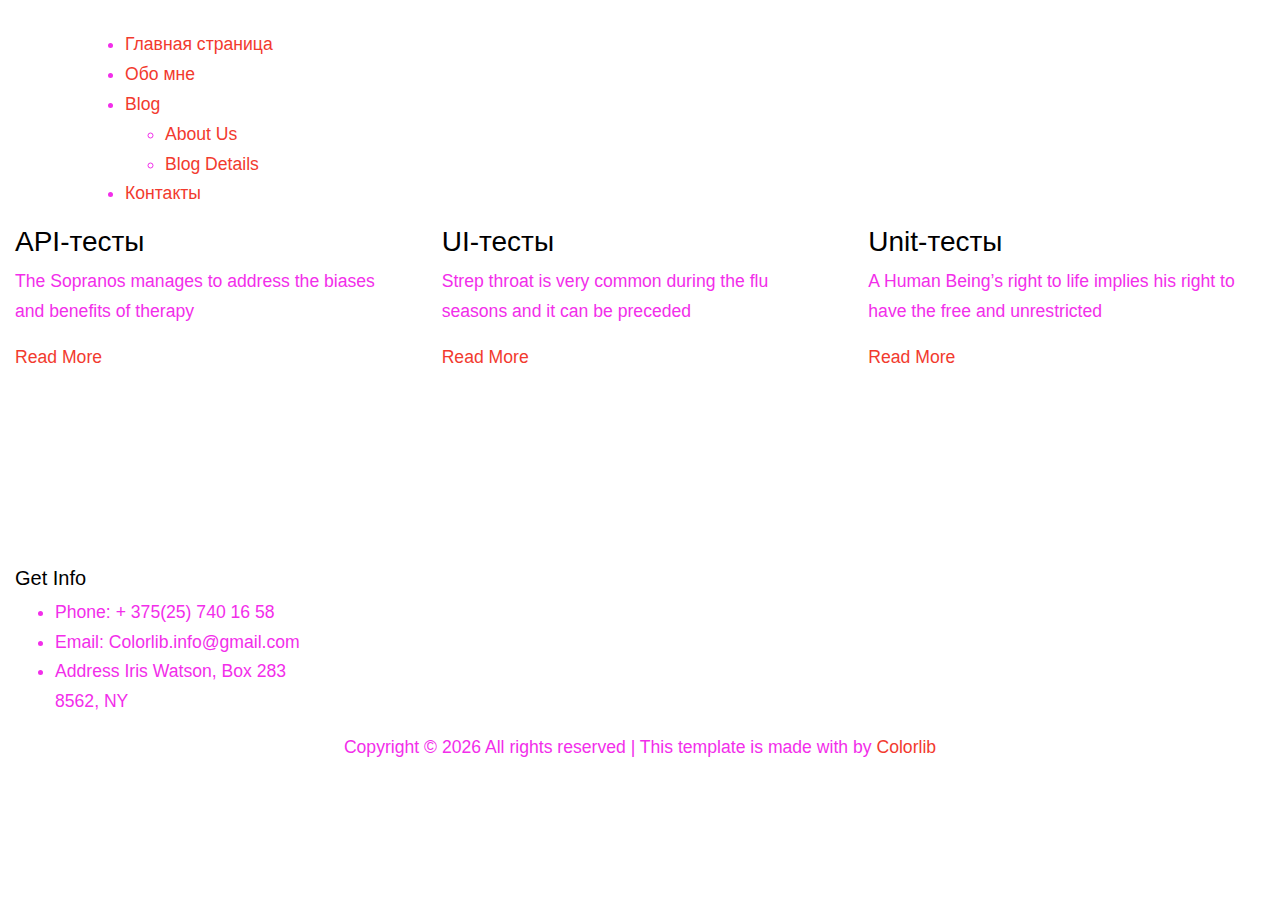
==== commit f43539e9: "сайт" ====
--- a/site/index.html
+++ b/site/index.html
@@ -41,7 +41,7 @@
             <div class="top-social">
                 <a href="https://www.pinterest.com/dimabukhanov11/" target="_blank">
                     <img src="" class="fa fa-pinterest-p"></img></a>
-                <a href="#"><i class="fa fa-linkedin"></i></a>
+<!--                <a href="#"><i class="fa fa-linkedin"></i></a>-->
 <!--                <a href="#"><i class="fa fa-pinterest-p"></i></a>-->
                 <a href="https://www.youtube.com/channel/UC9wxnEfnbS6Sr6avF7V68Zw" target="_blank">
                     <i class="fa fa-youtube-play"></i></a>
@@ -52,10 +52,10 @@
                 <div class="nav-menu">
                     <nav class="mainmenu mobile-menu">
                         <ul>
-                            <li class="active"><a href="./index.html">Обо мне</a></li>
-                            <li><a href="./about-us.html">About us</a></li>
-                            <li><a href="./schedule.html">Schedule</a></li>
-                            <li><a href="./gallery.html">Gallery</a></li>
+                            <li class="active"><a href="./index.html">Главная страница</a></li>
+                            <li><a href="./about-us.html">Обо мне</a></li>
+<!--                            <li><a href="./schedule.html">Schedule</a></li>-->
+<!--                            <li><a href="./gallery.html">Gallery</a></li>-->
                             <li><a href="./blog.html">Blog</a>
                                 <ul class="dropdown">
                                     <li><a href="./about-us.html">About Us</a></li>
@@ -88,7 +88,7 @@
                     </div>
                 </div>
             </div>
-            <div class="single-hero-item set-bg" data-setbg="img/hero-slider/hero-2.jpg">
+<!--            <div class="single-hero-item set-bg" data-setbg="img/hero-slider/hero-2.jpg">
                 <div class="container">
                     <div class="row">
                         <div class="col-lg-12">
@@ -108,7 +108,7 @@
                             <div class="hero-text">
                                 <h2>Join Us Now</h2>
                                 <h1>FITNESS & SPORT</h1>
-                                <a href="#" class="primary-btn">Read More</a>
+<!--                                <a href="#" class="primary-btn">Read More</a-->
                             </div>
                         </div>
                     </div>
@@ -116,7 +116,6 @@
             </div>
         </div>
     </section>
-    <!-- Hero End -->
 
     <!-- Feature Section Begin -->
     <section class="feature-section">
@@ -124,21 +123,21 @@
             <div class="row">
                 <div class="col-md-4">
                     <div class="feature-item set-bg" data-setbg="img/feature/feature-1.jpg">
-                        <h3>GROUP CLASSES</h3>
+                        <h3>API-тесты</h3>
                         <p>The Sopranos manages to address the biases<br /> and benefits of therapy</p>
                         <a href="#" class="primary-btn f-btn">Read More</a>
                     </div>
                 </div>
                 <div class="col-md-4">
                     <div class="feature-item set-bg" data-setbg="img/feature/feature-2.jpg">
-                        <h3>PERSONAL TRAINING</h3>
+                        <h3>UI-тесты</h3>
                         <p>Strep throat is very common during the flu<br /> seasons and it can be preceded</p>
                         <a href="#" class="primary-btn f-btn">Read More</a>
                     </div>
                 </div>
                 <div class="col-md-4">
                     <div class="feature-item set-bg" data-setbg="img/feature/feature-3.jpg">
-                        <h3>Sports Nutrition</h3>
+                        <h3>Unit-тесты</h3>
                         <p>A Human Being’s right to life implies his right to<br /> have the free and unrestricted</p>
                         <a href="#" class="primary-btn f-btn">Read More</a>
                     </div>
@@ -149,7 +148,7 @@
     <!-- Feature Section End -->
 
     <!-- About Section Begin -->
-    <section class="home-about spad">
+<!--    <section class="home-about spad">
         <div class="container">
             <div class="row">
                 <div class="col-lg-6">
@@ -175,7 +174,7 @@
 
     <!-- Classes Section Begin -->
     <section class="classes-section">
-        <div class="class-title set-bg" data-setbg="img/classes-title-bg.jpg">
+<!--        <div class="class-title set-bg" data-setbg="img/classes-title-bg.jpg">
             <div class="container">
                 <div class="row">
                     <div class="col-lg-7 m-auto text-center">
@@ -224,7 +223,7 @@
     <!-- Classes Section End -->
 
     <!-- Class Time Section Begin -->
-    <section class="classtime-section class-time-table spad">
+<!--    <section class="classtime-section class-time-table spad">
         <div class="container">
             <div class="row">
                 <div class="col-lg-12 text-center">
@@ -382,7 +381,7 @@
     </section>
     <!-- Class Time Section End -->
 
-    <!-- Price Plan Section Begin -->
+    <!-- Price Plan Section Begin
     <section class="price-section spad set-bg" data-setbg="img/price-bg.jpg">
         <div class="container">
             <div class="row">
@@ -463,7 +462,7 @@
     </section>
     <!-- Price Plan Section End -->
 
-    <!-- Choseus Section Begin -->
+    <!-- Choseus Section Begin
     <section class="chooseus-section spad">
         <div class="container">
             <div class="row">
@@ -528,7 +527,7 @@
     </section>
     <!-- Choseus Section End -->
 
-    <!-- Video Section Begin -->
+    <!-- Video Section Begin
     <section class="video-section set-bg" data-setbg="img/video-bg.jpg">
         <div class="container">
             <div class="row">
@@ -545,7 +544,7 @@
     </section>
     <!-- Video Section End -->
 
-    <!-- Blog Section Begin -->
+    <!-- Blog Section Begin
     <section class="blog-section spad">
         <div class="container">
             <div class="row">
@@ -616,7 +615,7 @@
     </section>
     <!-- Blog Section End -->
 
-    <!-- Cta Section Begin -->
+    <!-- Cta Section Begin
     <section class="cta-section">
         <div class="container">
             <div class="row">
@@ -632,7 +631,7 @@
     </section>
     <!-- Cta Section End -->
 
-    <!-- Map Section Begin -->
+    <!-- Map Section Begin
     <div class="map">
         <iframe
             src="https://www.google.com/maps/embed?pb=!1m10!1m8!1m3!1d188618.51311104256!2d-71.236572!3d42.381647!3m2!1i1024!2i768!4f13.1!5e0!3m2!1sen!2sbd!4v1576756626784!5m2!1sen!2sbd" height="590" style="border: 0" allowfullscreen=""></iframe>
@@ -665,13 +664,14 @@
                 <div class="col-lg-3">
                     <div class="footer-logo-item">
                         <div class="f-logo">
-                            <a href="#"><img src="img/logo.png" alt=""></a>
-                        </div>
-                        <p>Despite growth of the Internet over the past seven years, the use of toll-free phone numbers
-                            in television advertising continues.</p>
-                        <div class="social-links">
+<!--                            <a href="#"><img src="img/logo.png" alt=""></a>-->
+                        </div>
+<!--                        <p>Despite growth of the Internet over the past seven years, the use of toll-free phone numbers-->
+<!--                            in television advertising continues.</p>-->
+<!--                        <div class="social-links">
                             <h6>Follow us</h6>
-                            <a href="#"><i class="fa fa-facebook"></i></a>
+                            <a href="https://www.pinterest.com/dimabukhanov11/" target="_blank">
+                                <i class="fa fa-facebook"></i></a>
                             <a href="#"><i class="fa fa-twitter"></i></a>
                             <a href="#"><i class="fa fa-google-plus"></i></a>
                             <a href="#"><i class="fa fa-linkedin"></i></a>
@@ -679,7 +679,7 @@
                         </div>
                     </div>
                 </div>
-                <div class="col-lg-3 offset-lg-1">
+<!--                <div class="col-lg-3 offset-lg-1">
                     <div class="footer-widget">
                         <h5>Our Blog</h5>
                         <div class="footer-blog">
@@ -693,12 +693,12 @@
                             </a>
                             <a href="#" class="fb-item">
                                 <h6>have a computer at home have had </h6>
-                                <span class="blog-time"><i class="fa fa-clock-o"></i> Jan 02, 2019</span>
+                                <span class="blog-time"><i class="fa fa-clock-o"></i> Jan 02, 2019</span>-->
                             </a>
                         </div>
                     </div>
                 </div>
-                <div class="col-lg-2">
+<!--                <div class="col-lg-2">
                     <div class="footer-widget">
                         <h5>Program</h5>
                         <ul class="workout-program">
@@ -706,7 +706,7 @@
                             <li><a href="#">Running</a></li>
                             <li><a href="#">Streching</a></li>
                             <li><a href="#">Weight Loss</a></li>
-                            <li><a href="#">Gym Fitness</a></li>
+                            <li><a href="#">Gym Fitness</a></li>-->
                         </ul>
                     </div>
                 </div>
@@ -717,7 +717,7 @@
                             <li>
                                 <i class="fa fa-phone"></i>
                                 <span>Phone:</span>
-                                (12) 345 6789
+                                + 375(25) 740 16 58
                             </li>
                             <li>
                                 <i class="fa fa-envelope-o"></i>
@@ -739,8 +739,13 @@
                 <div class="row">
                     <div class="col-lg-12 text-center">
                         <div class="ct-inside"><!-- Link back to Colorlib can't be removed. Template is licensed under CC BY 3.0. -->
-Copyright &copy;<script>document.write(new Date().getFullYear());</script> All rights reserved | This template is made with <i class="fa fa-heart-o" aria-hidden="true"></i> by <a href="https://colorlib.com" target="_blank">Colorlib</a>
-<!-- Link back to Colorlib can't be removed. Template is licensed under CC BY 3.0. --> </div>
+Copyright &copy;
+                            <script>document.write(new Date().getFullYear());
+                            </script> All rights reserved | This template is made with
+                            <i class="fa fa-heart-o" aria-hidden="true"></i> by
+                            <a href="https://colorlib.com" target="_blank">Colorlib</a>
+<!-- Link back to Colorlib can't be removed. Template is licensed under CC BY 3.0. -->
+                        </div>
                     </div>
                 </div>
             </div>
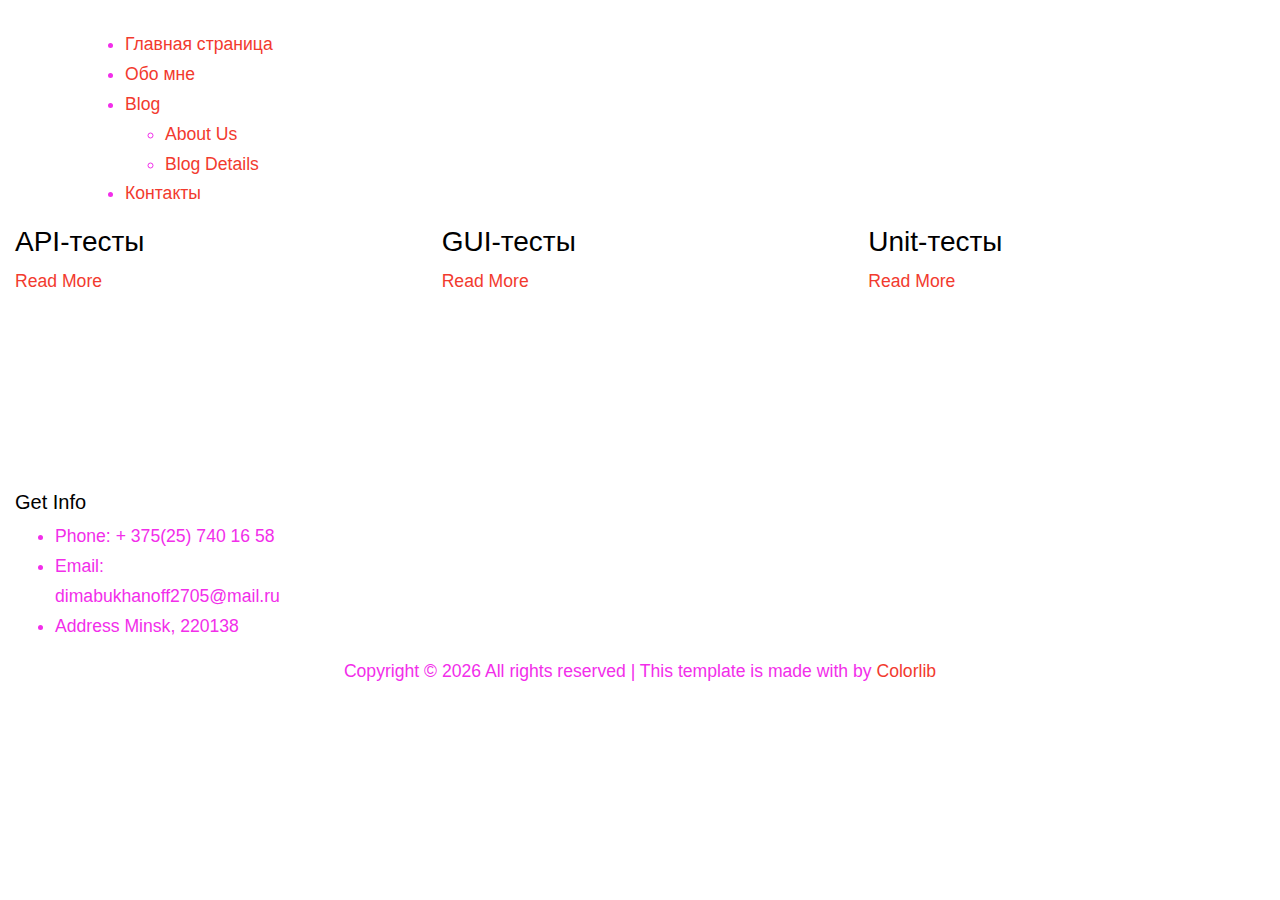
==== commit 4264afe6: "сайт" ====
--- a/site/index.html
+++ b/site/index.html
@@ -82,7 +82,7 @@
                             <div class="hero-text">
                                 <h2>Дмитрий Буханов</h2>
                                 <h1>QA Engeener</h1>
-                                <a href="#" class="primary-btn">Read More</a>
+<!--                                <a href="#" class="primary-btn">Read More</a>-->
                             </div>
                         </div>
                     </div>
@@ -124,21 +124,21 @@
                 <div class="col-md-4">
                     <div class="feature-item set-bg" data-setbg="img/feature/feature-1.jpg">
                         <h3>API-тесты</h3>
-                        <p>The Sopranos manages to address the biases<br /> and benefits of therapy</p>
+<!--                        <p>The Sopranos manages to address the biases<br /> and benefits of therapy</p>-->
                         <a href="#" class="primary-btn f-btn">Read More</a>
                     </div>
                 </div>
                 <div class="col-md-4">
                     <div class="feature-item set-bg" data-setbg="img/feature/feature-2.jpg">
-                        <h3>UI-тесты</h3>
-                        <p>Strep throat is very common during the flu<br /> seasons and it can be preceded</p>
+                        <h3>GUI-тесты</h3>
+<!--                        <p>Strep throat is very common during the flu<br /> seasons and it can be preceded</p>-->
                         <a href="#" class="primary-btn f-btn">Read More</a>
                     </div>
                 </div>
                 <div class="col-md-4">
                     <div class="feature-item set-bg" data-setbg="img/feature/feature-3.jpg">
                         <h3>Unit-тесты</h3>
-                        <p>A Human Being’s right to life implies his right to<br /> have the free and unrestricted</p>
+<!--                        <p>A Human Being’s right to life implies his right to<br /> have the free and unrestricted</p>-->
                         <a href="#" class="primary-btn f-btn">Read More</a>
                     </div>
                 </div>
@@ -722,12 +722,12 @@
                             <li>
                                 <i class="fa fa-envelope-o"></i>
                                 <span>Email:</span>
-                                Colorlib.info@gmail.com
+                                dimabukhanoff2705@mail.ru
                             </li>
                             <li>
                                 <i class="fa fa-map-marker"></i>
                                 <span>Address</span>
-                                Iris Watson, Box 283 8562, NY
+                                Minsk, 220138
                             </li>
                         </ul>
                     </div>
